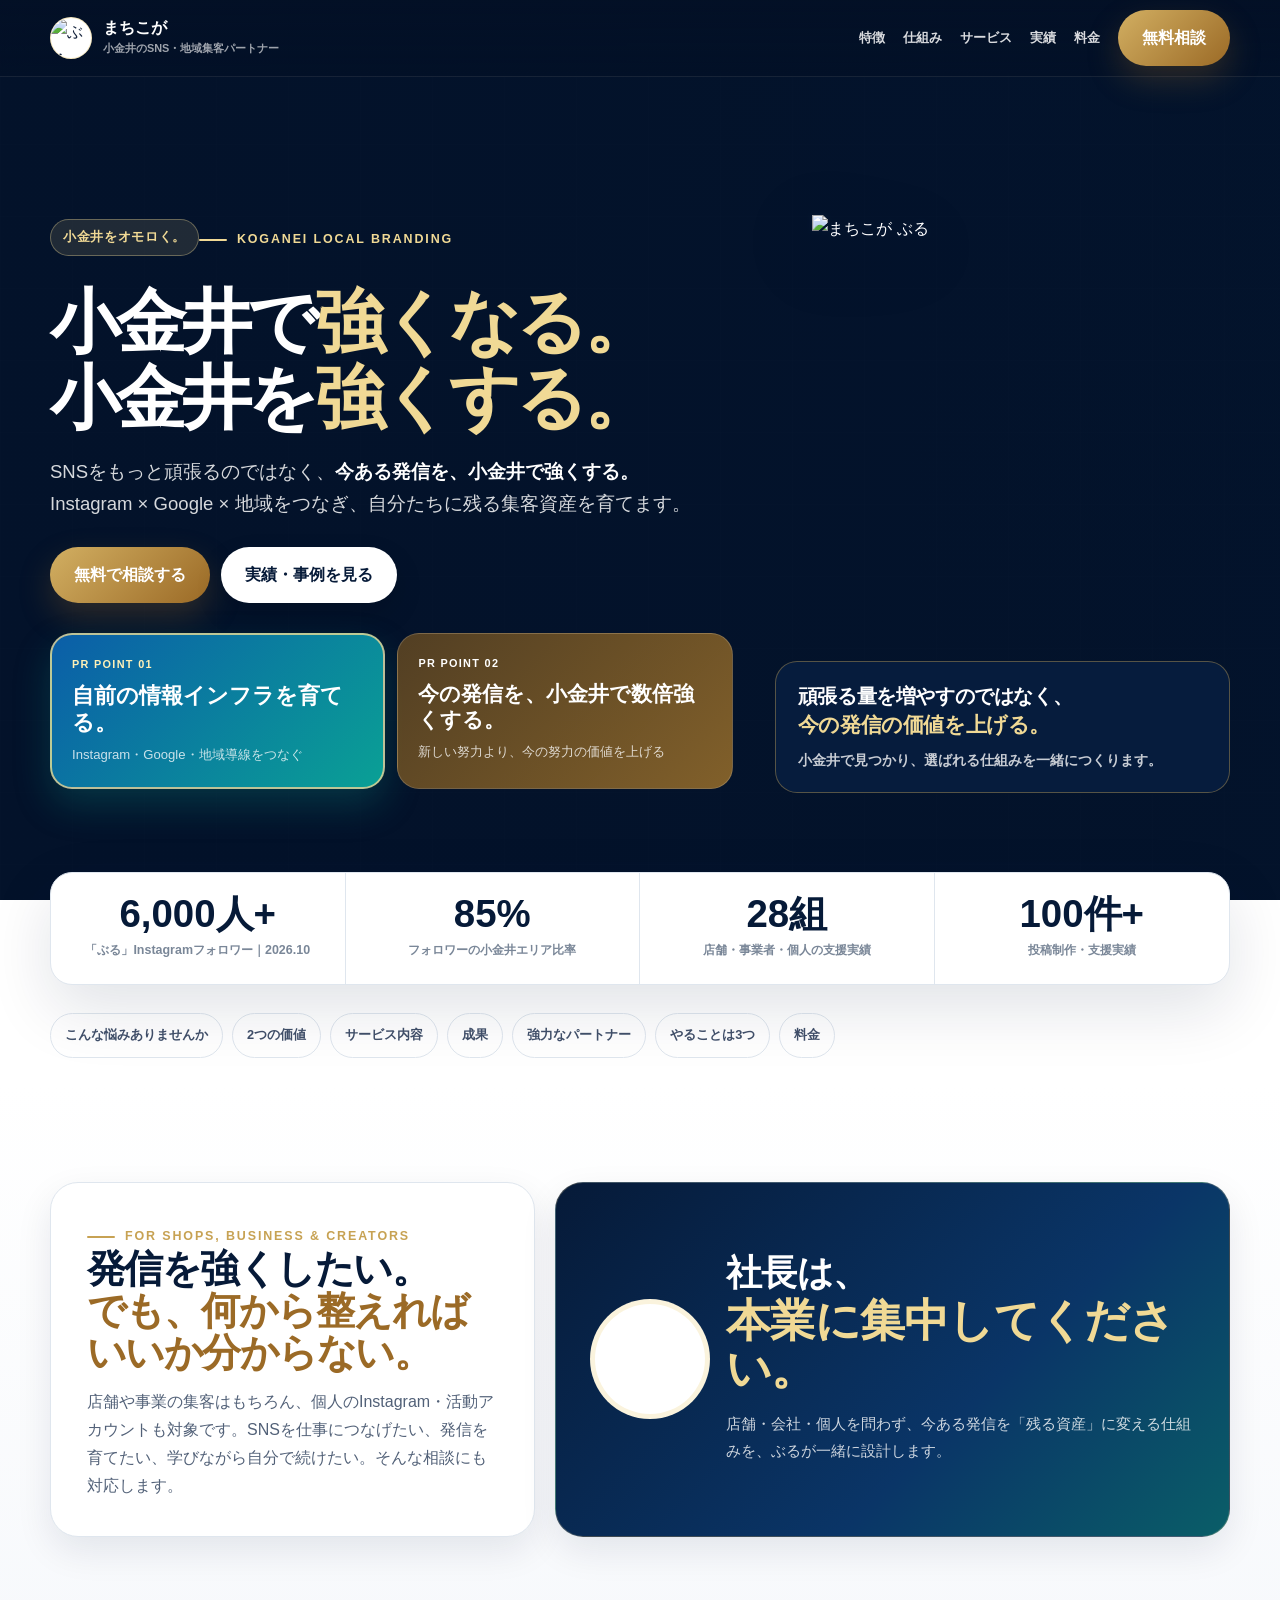
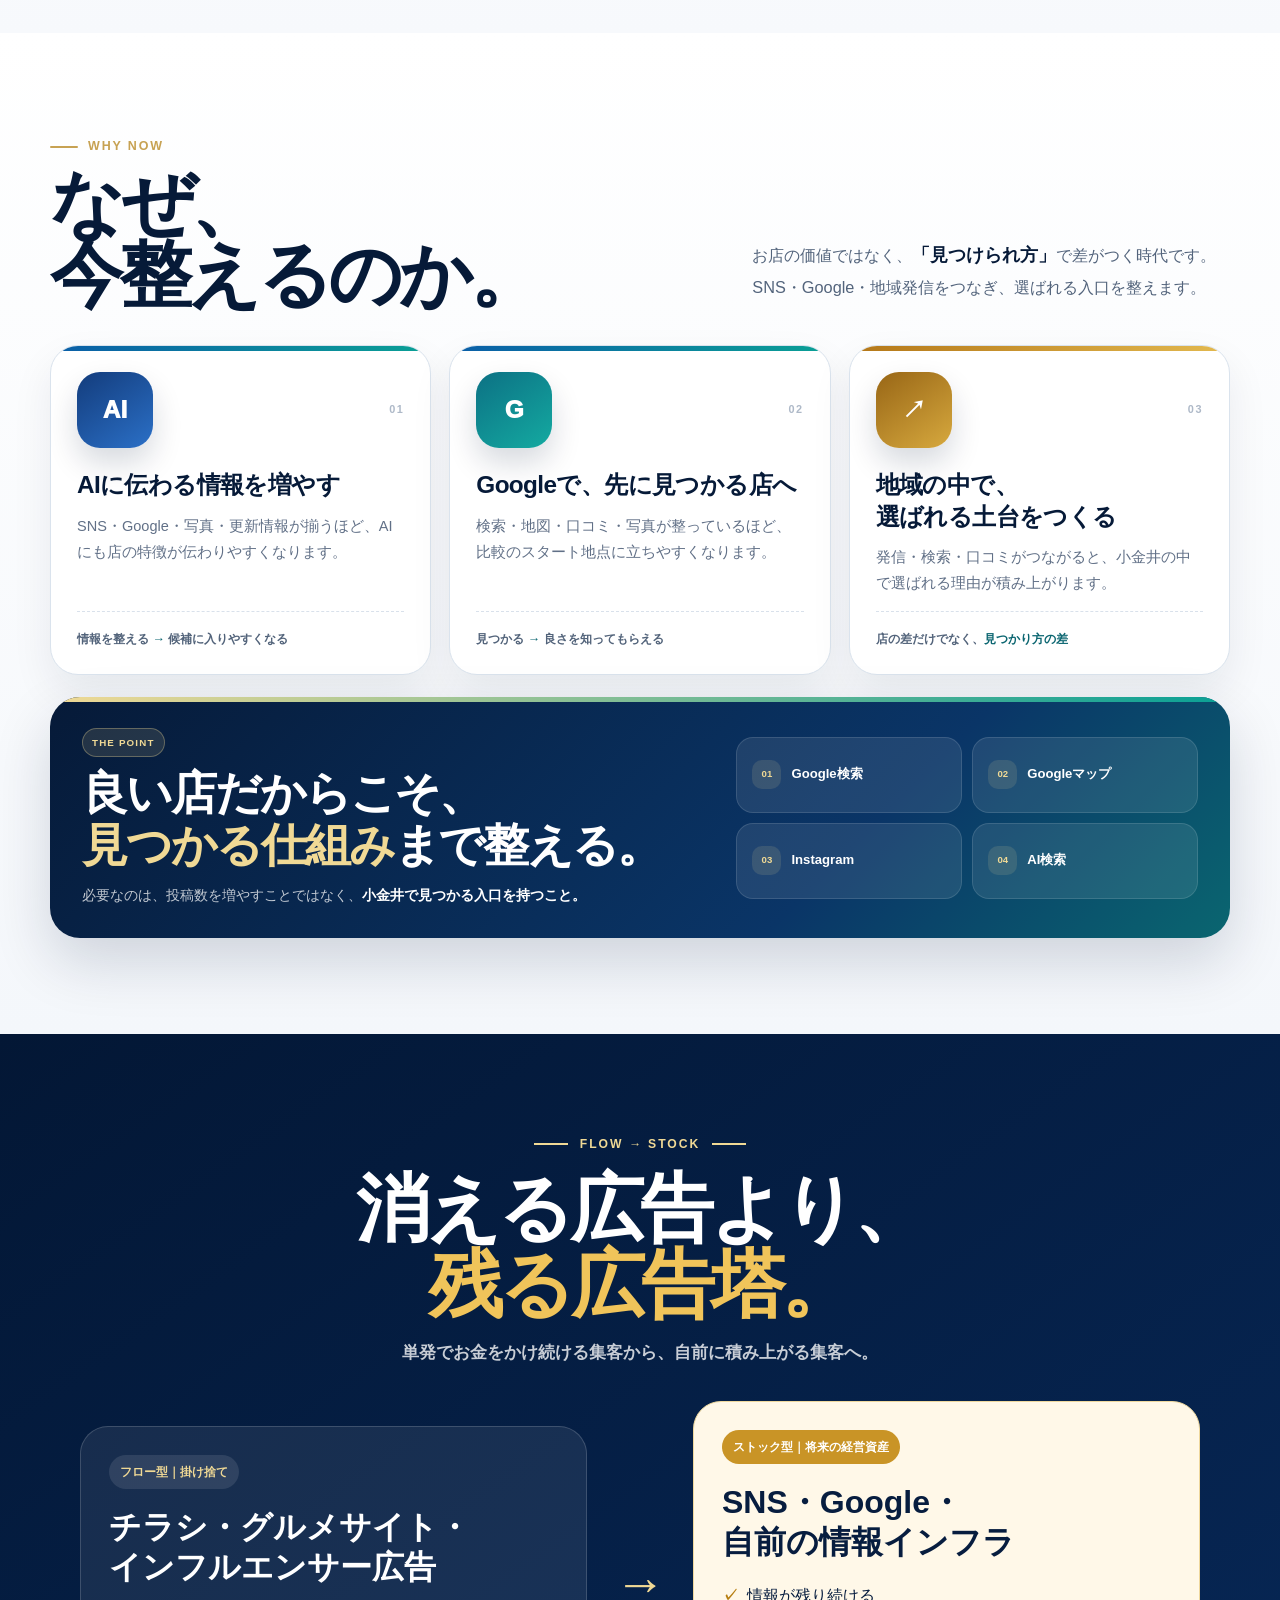
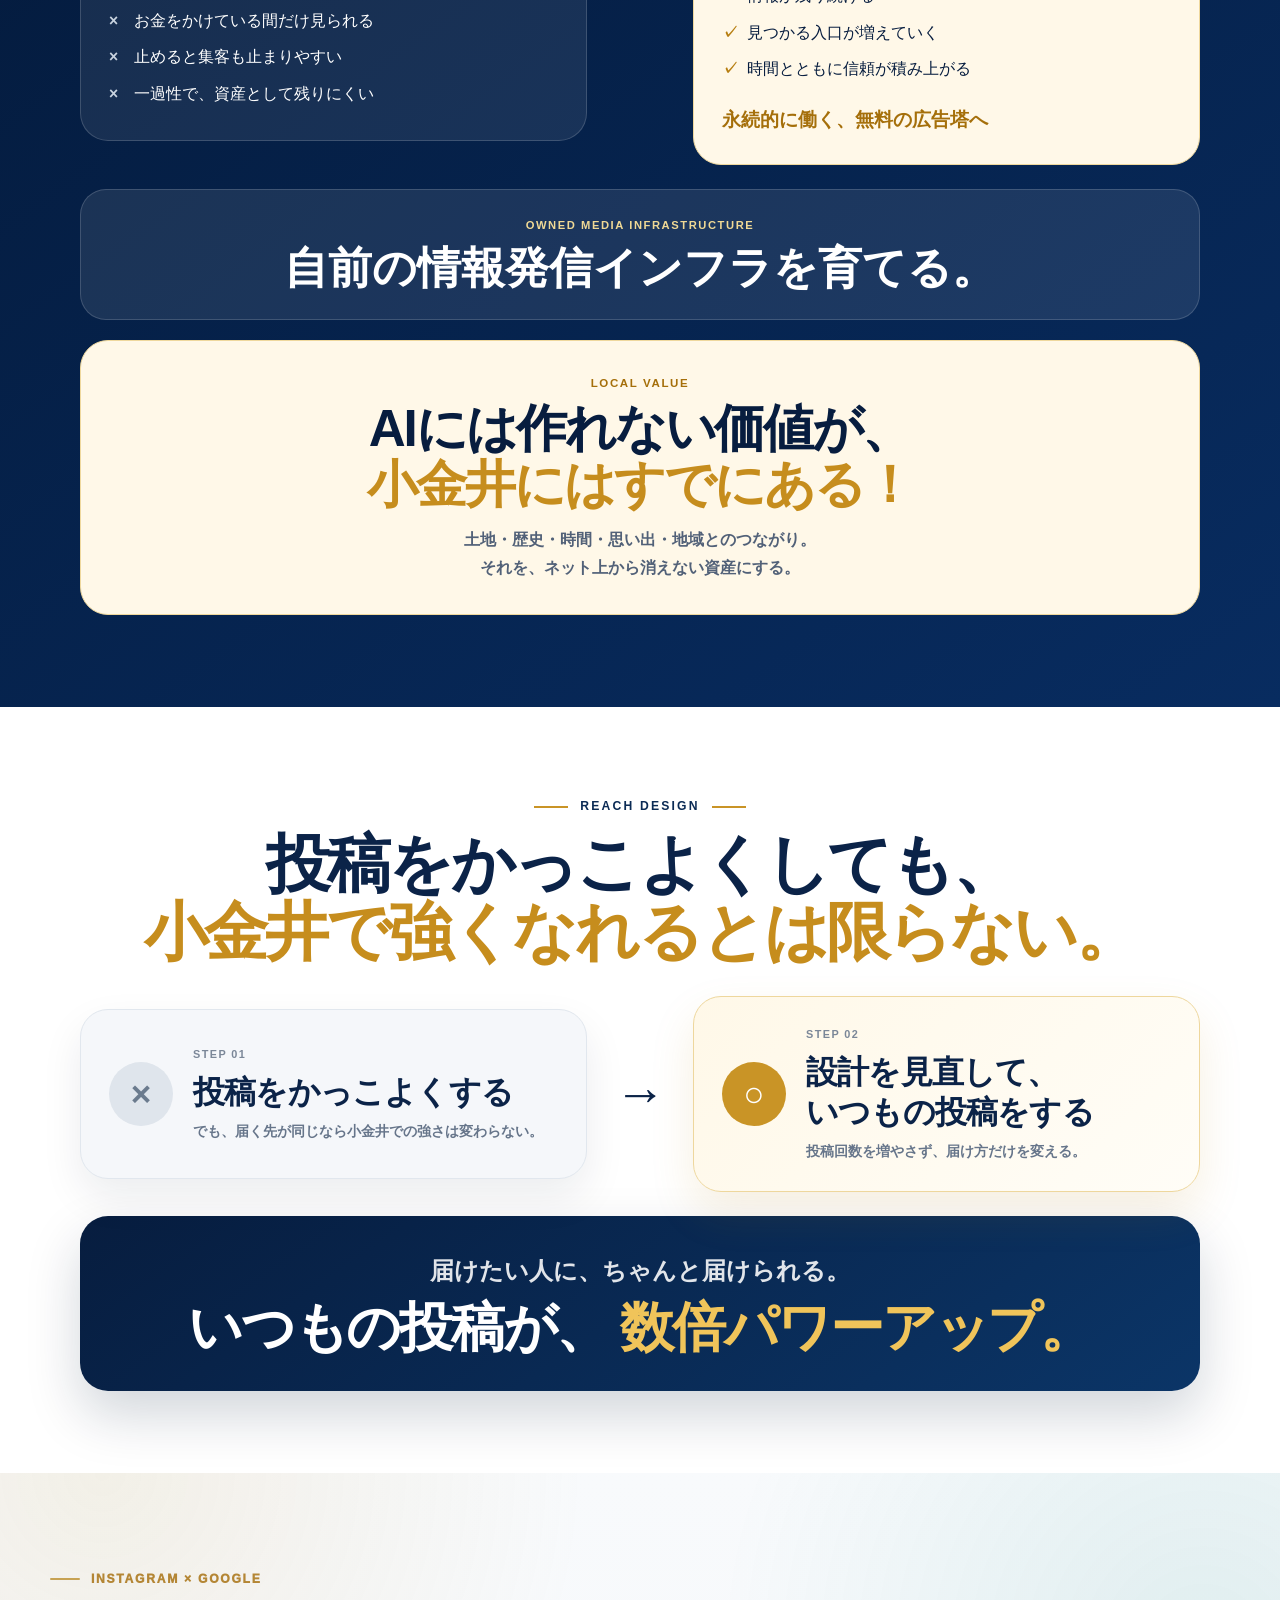
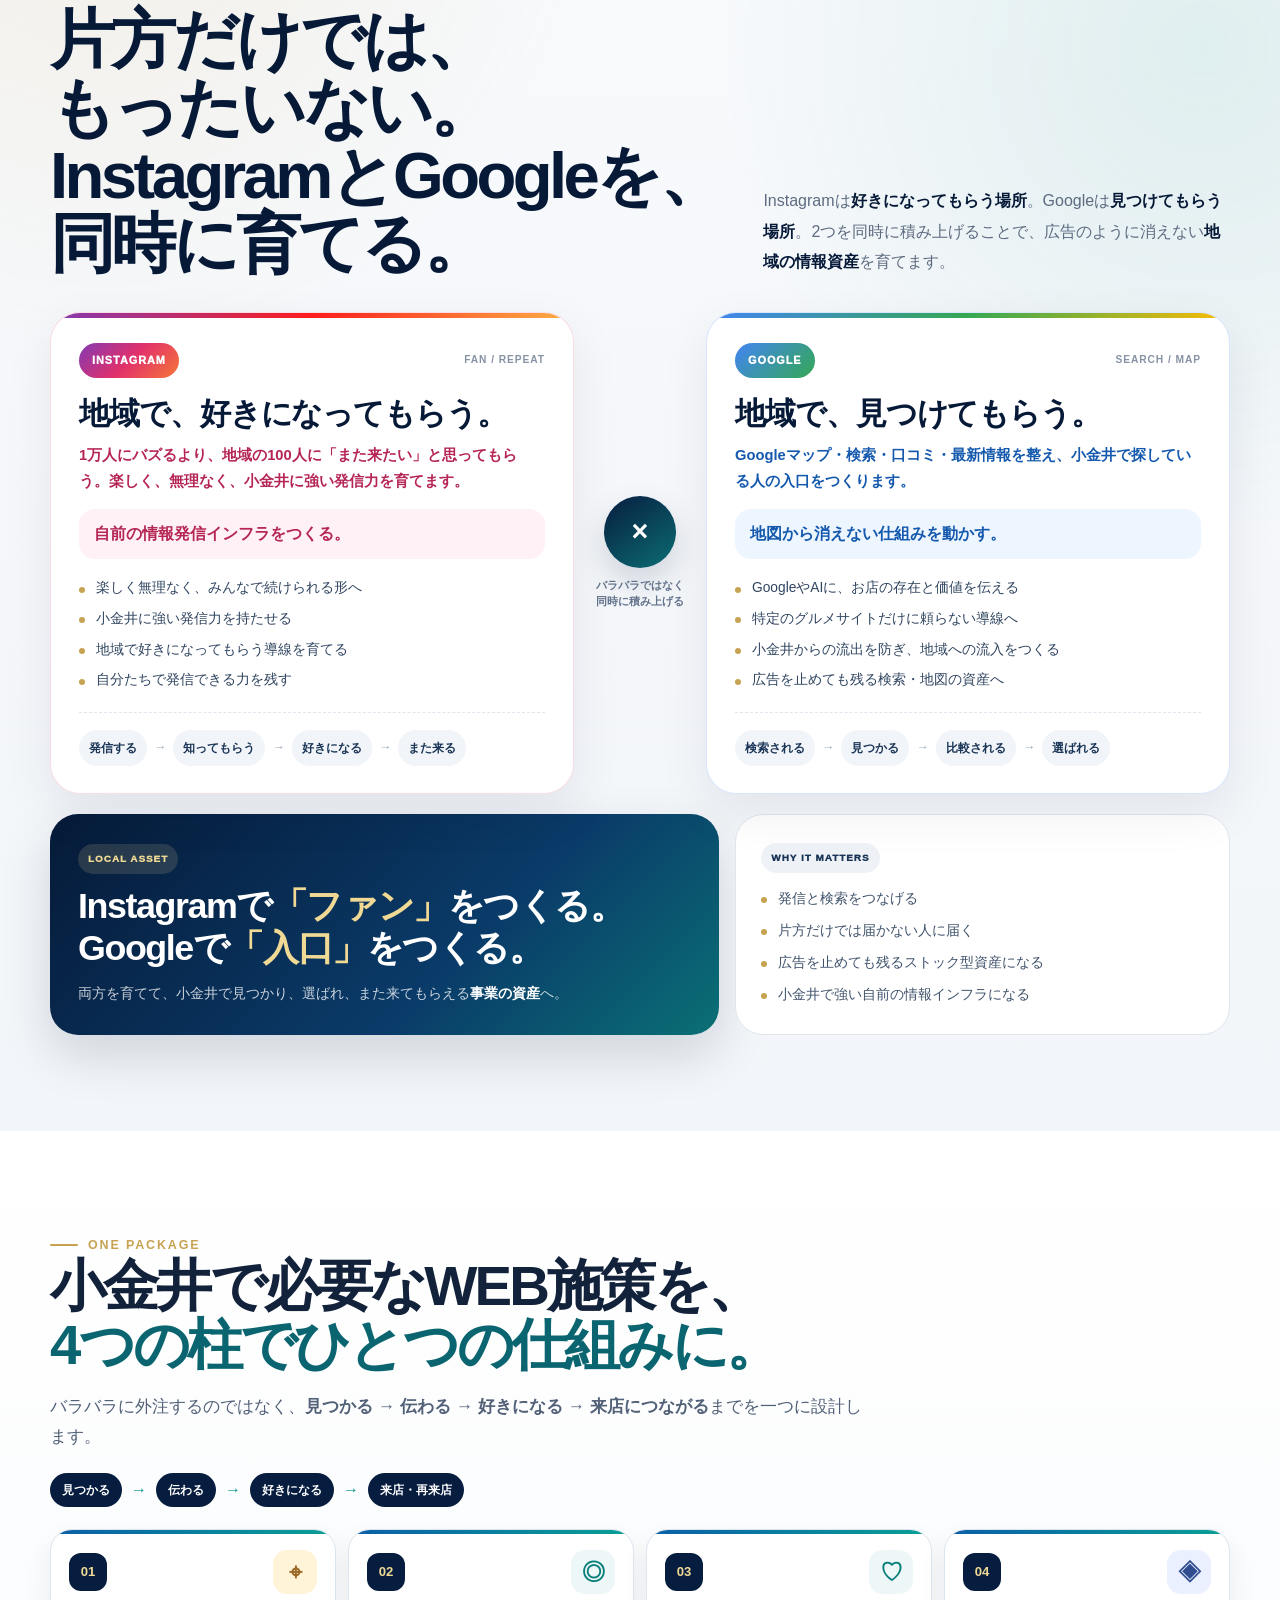
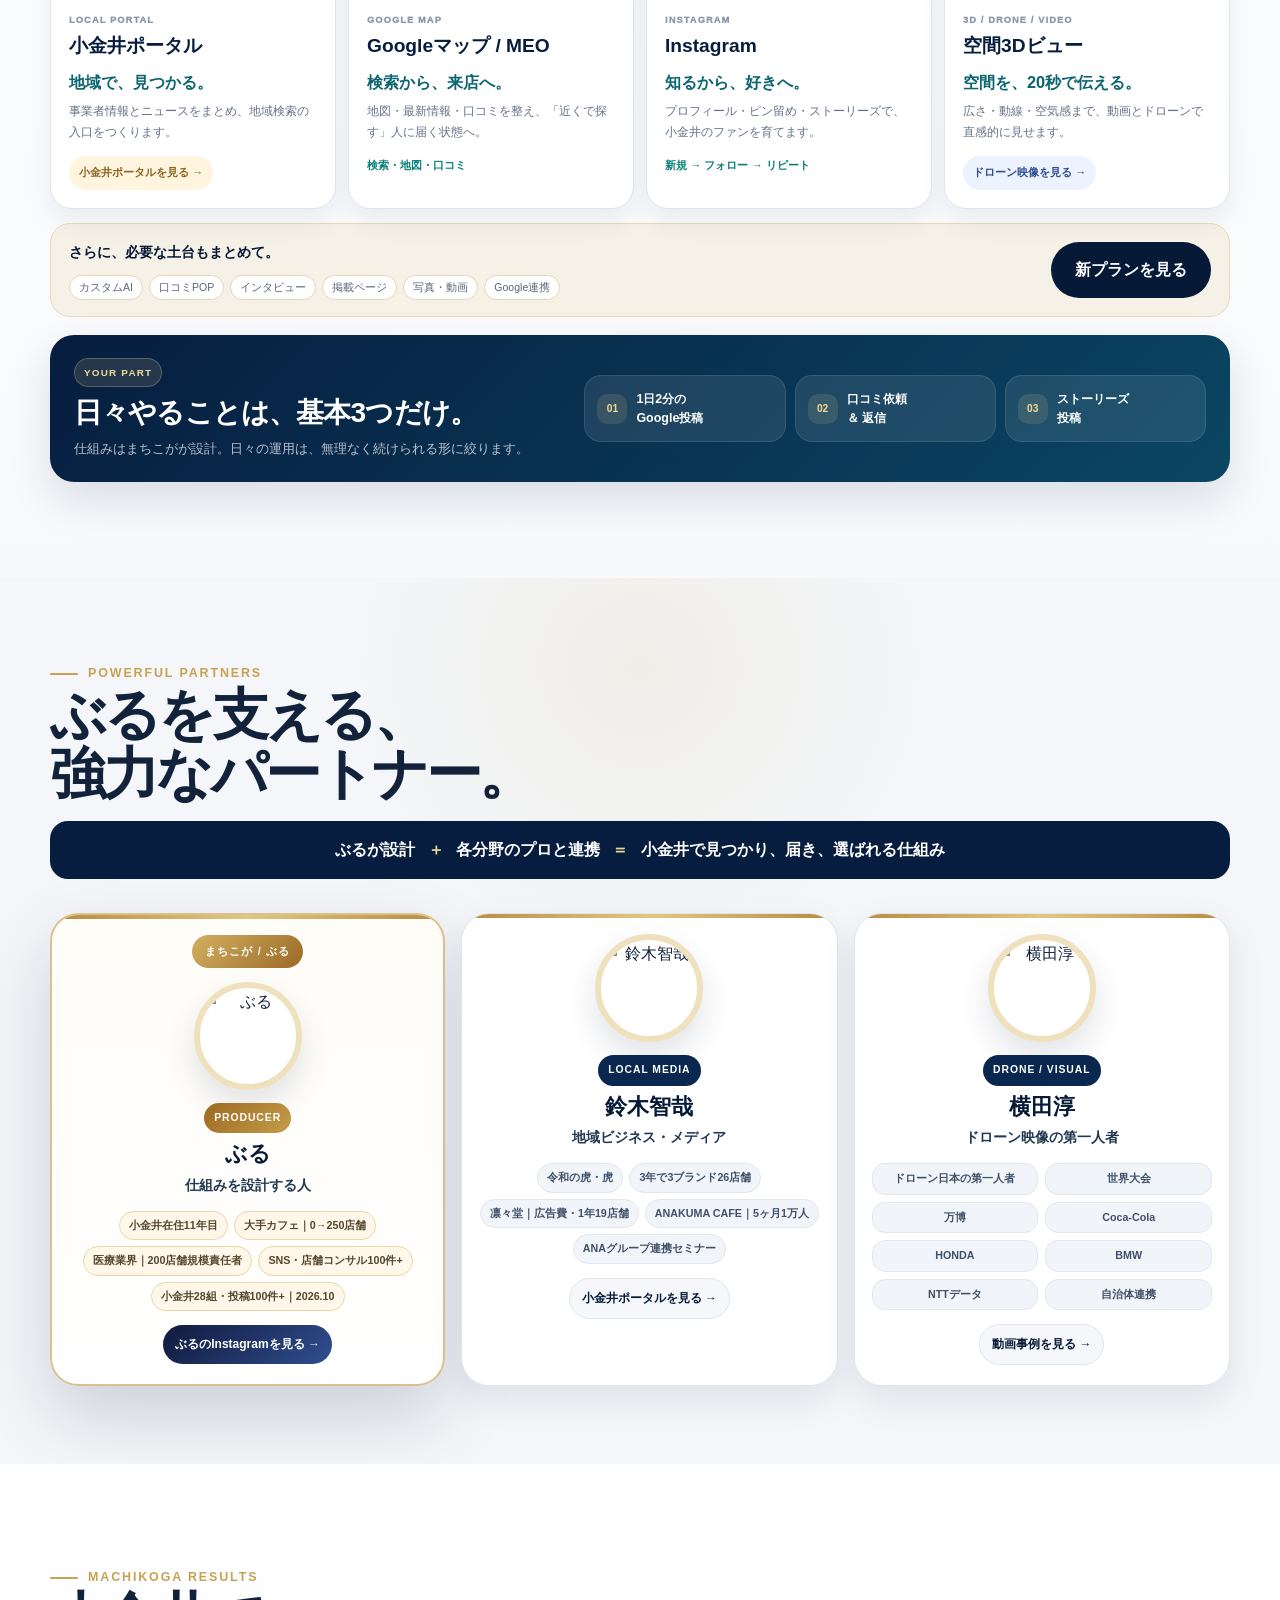
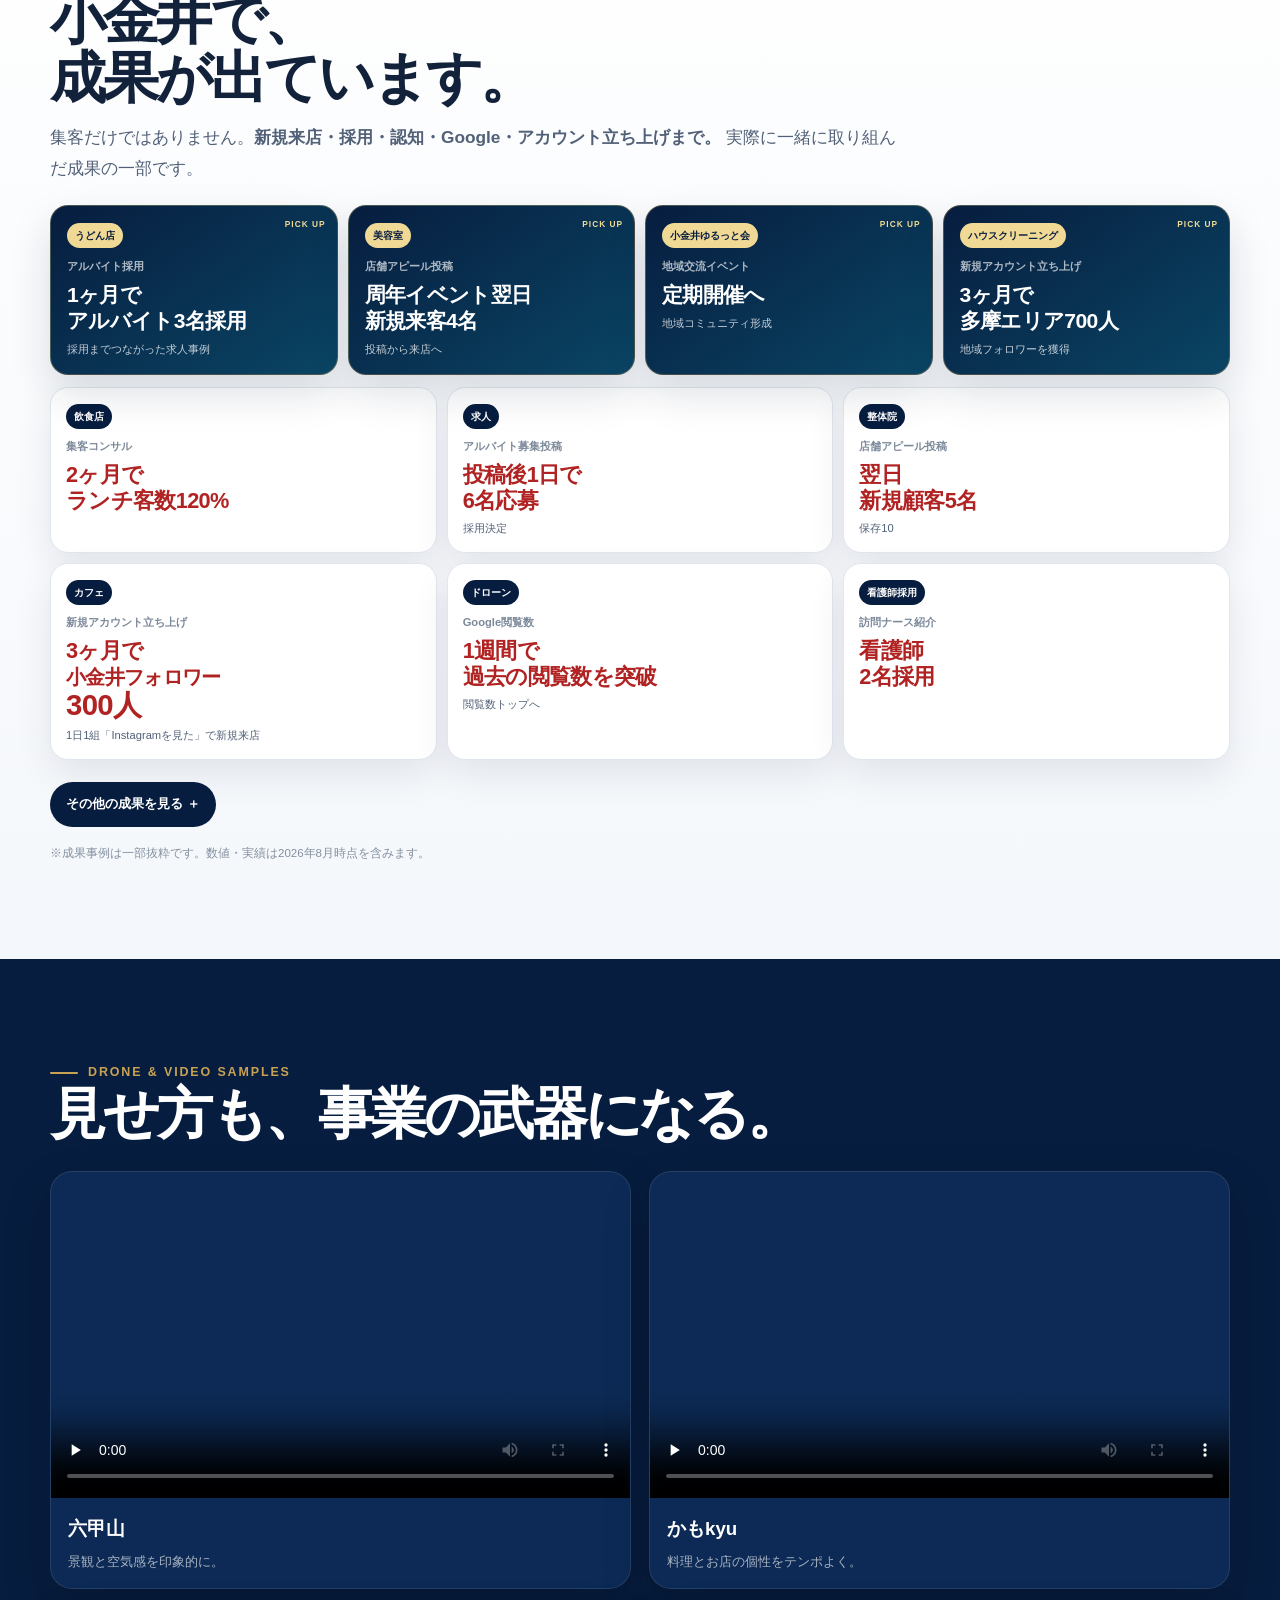
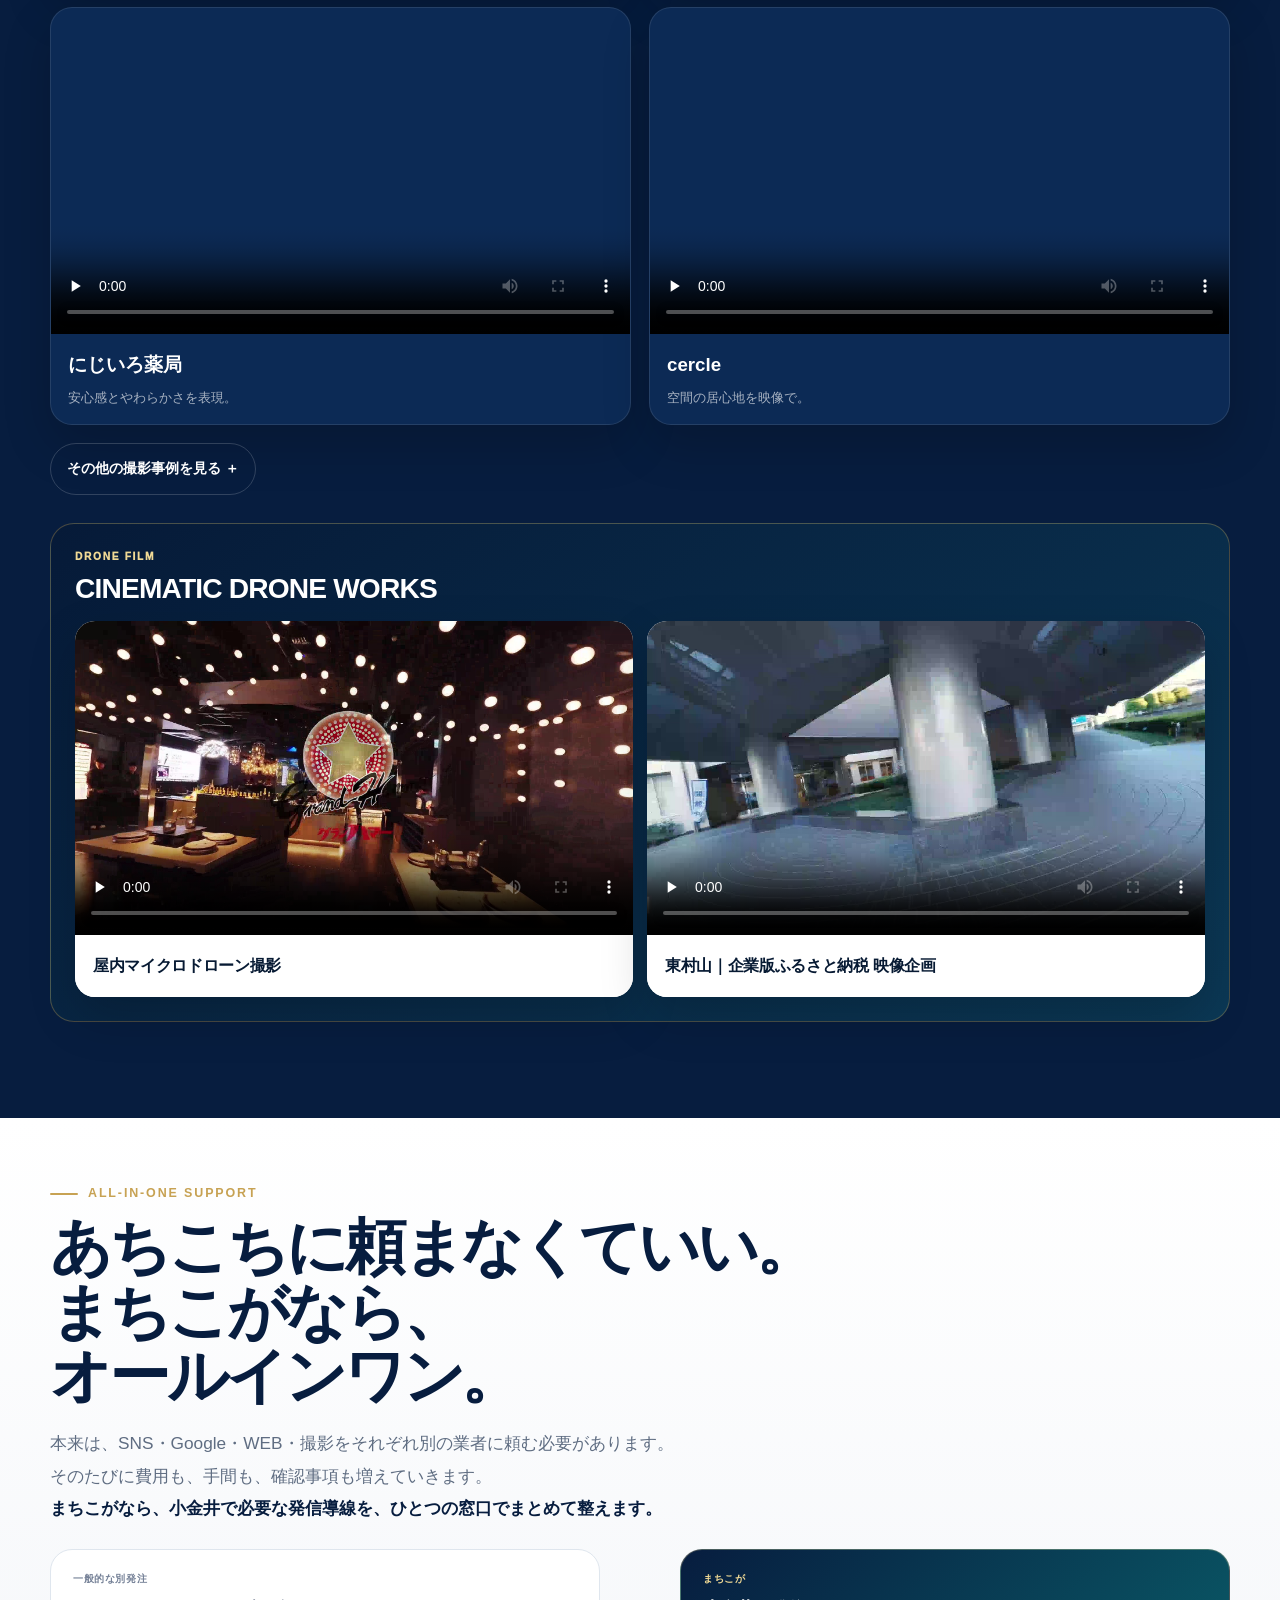
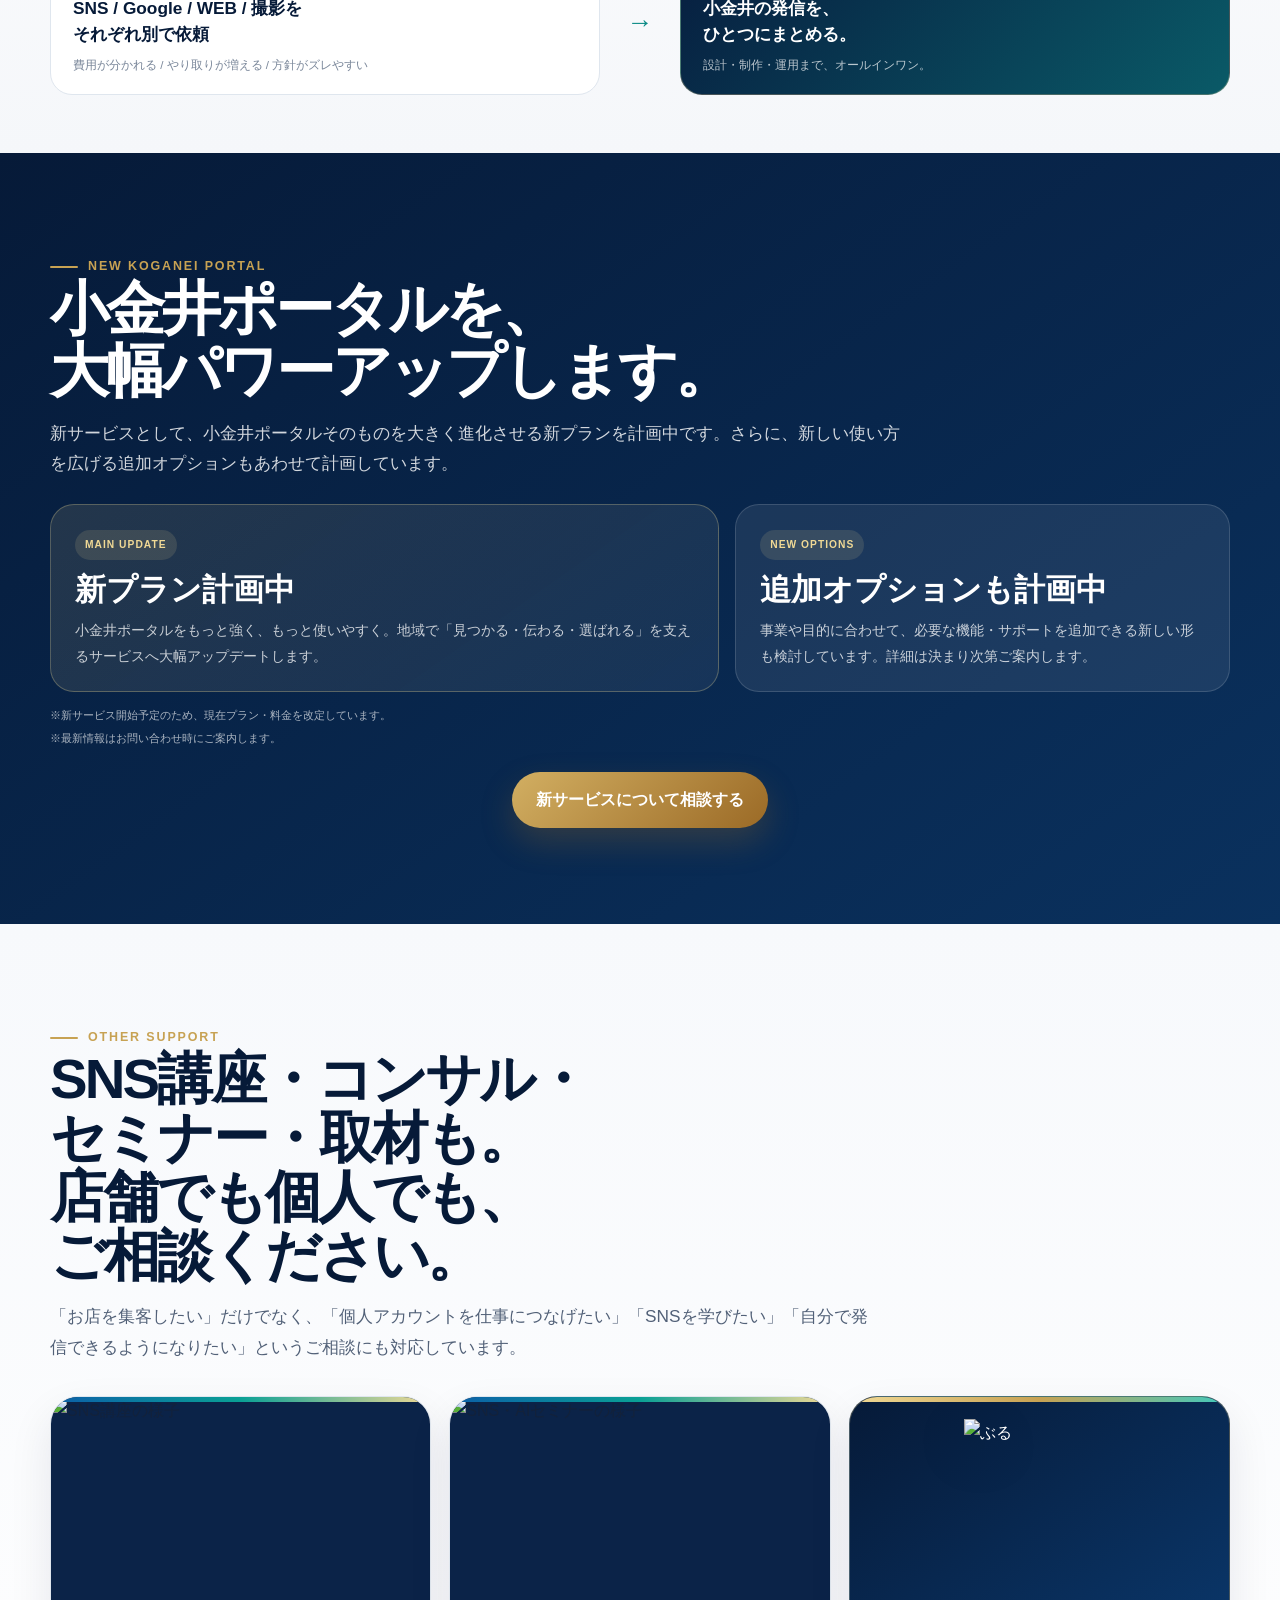
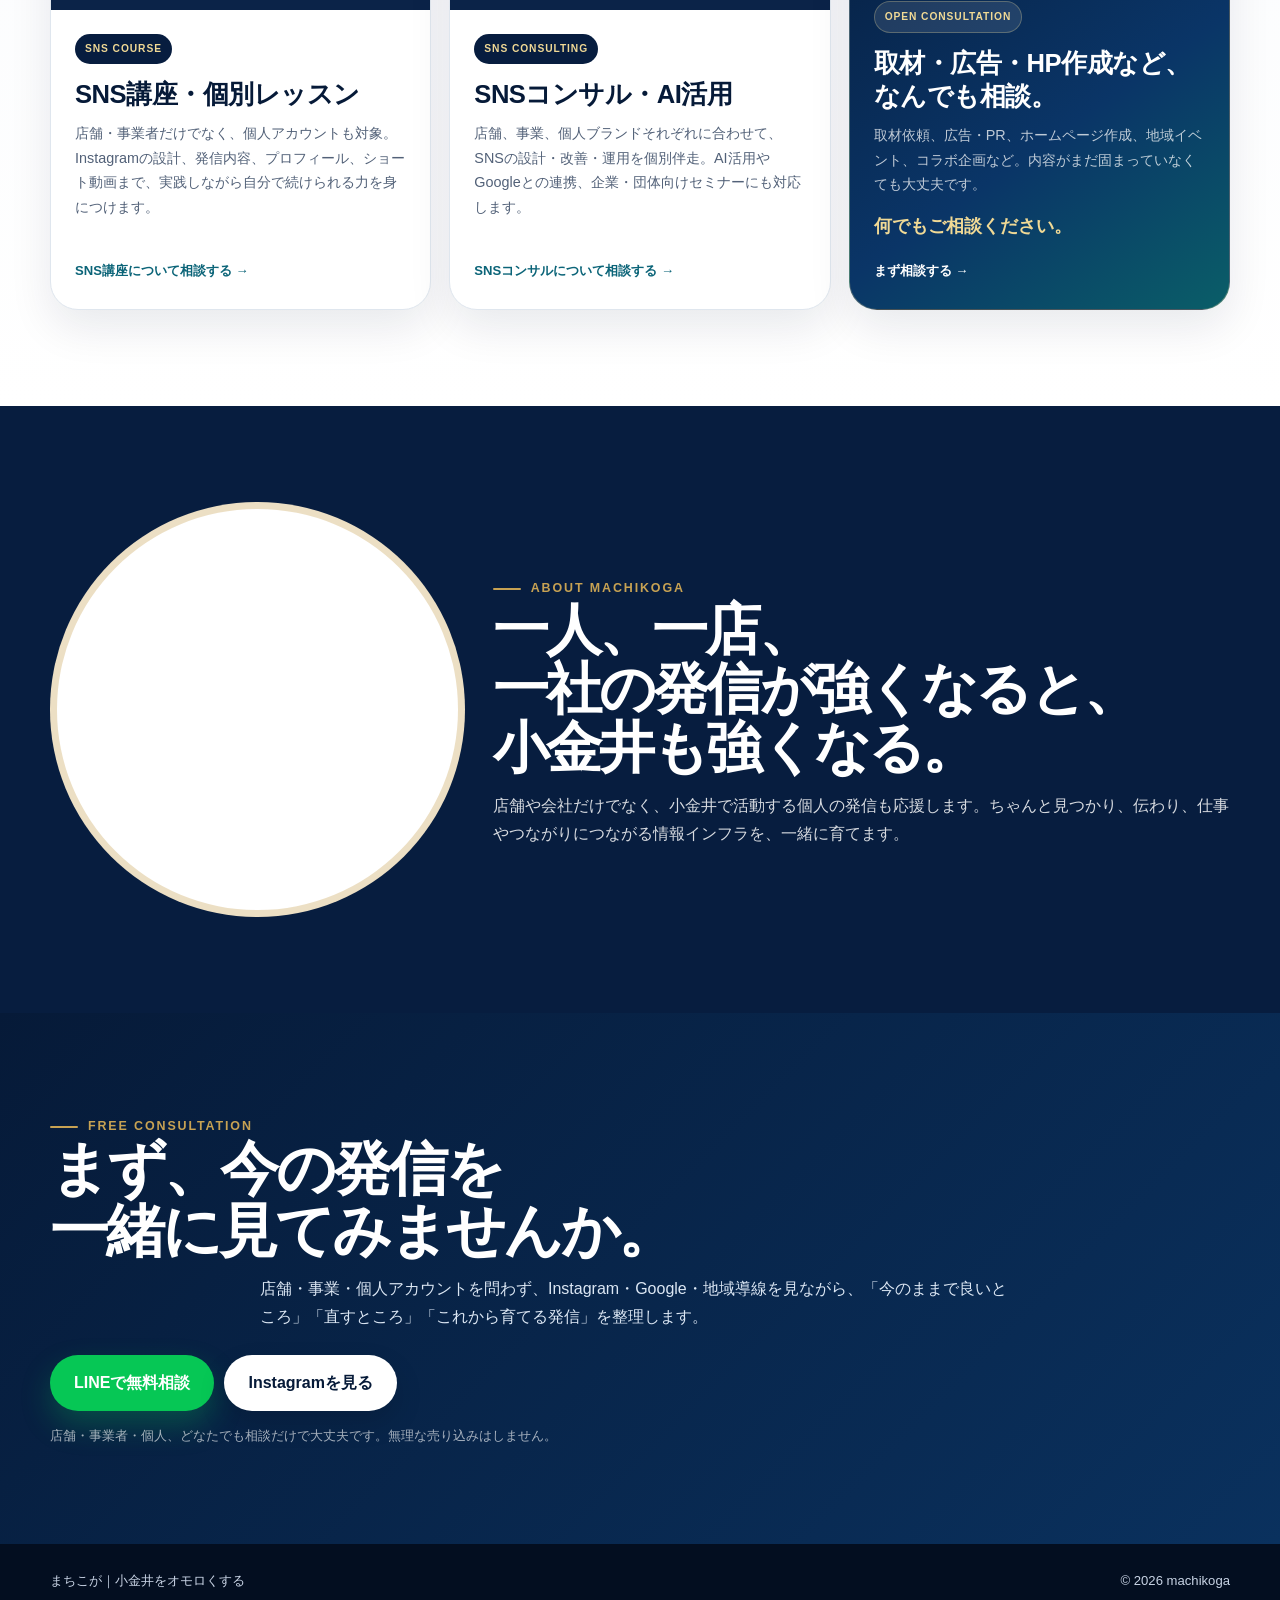
==== public/index.html @ 46532d19 "Refresh generated site [skip ci]" ====
<!DOCTYPE html>
<!-- MACHIKOGA V68: clean production rebuild 2026-09-10 -->
<html lang="ja">
<head>
<meta charset="utf-8">
<meta name="viewport" content="width=device-width,initial-scale=1,viewport-fit=cover">
<title>まちこが｜小金井で強くなる。小金井を強くする。</title>
<meta name="machikoga-version" content="V68">
<meta name="description" content="小金井の店舗・事業者・個人アカウント向け。Instagram・Google・地域発信をつなぎ、SNSコンサル・講座・運用支援で、今ある発信を地域で届く資産へ育てます。">
<link rel="icon" type="image/webp" href="assets/buru-v67.webp">
<style>
:root{--navy:#061a38;--navy2:#0a2b58;--navy3:#0f457f;--gold:#c7a253;--gold2:#f0d995;--teal:#0c8b86;--ink:#13223b;--text:#526178;--muted:#7a8798;--line:#dfe6ee;--soft:#f5f7fa;--white:#fff;--green:#06c755;--shadow:0 24px 64px rgba(5,25,57,.12);--shadow2:0 14px 36px rgba(5,25,57,.09);--r:28px;--max:1180px}
*{box-sizing:border-box}html{scroll-behavior:smooth}body{margin:0;background:#fff;color:var(--ink);font-family:-apple-system,BlinkMacSystemFont,"Hiragino Sans","Yu Gothic","Noto Sans JP",Meiryo,sans-serif;line-height:1.75;-webkit-font-smoothing:antialiased}a{text-decoration:none;color:inherit}img,video{display:block;max-width:100%}h1,h2,h3,p{margin:0}.container{width:min(var(--max),calc(100% - 36px));margin:auto}.section{padding:96px 0;position:relative;overflow:hidden}.kicker{display:inline-flex;align-items:center;gap:10px;color:var(--gold);font-size:.78rem;font-weight:900;letter-spacing:.15em;text-transform:uppercase}.kicker:before{content:"";width:28px;height:2px;background:currentColor;border-radius:99px}h2{font-size:clamp(2.15rem,4.4vw,4.4rem);line-height:1.05;letter-spacing:-.05em;text-wrap:balance}.lead{font-size:clamp(1rem,1.35vw,1.16rem);color:var(--text);text-wrap:pretty}.card{background:#fff;border:1px solid var(--line);border-radius:var(--r);box-shadow:var(--shadow2)}.btn{display:inline-flex;align-items:center;justify-content:center;min-height:56px;padding:0 24px;border-radius:999px;font-weight:900;transition:.2s ease;white-space:nowrap}.btn:hover{transform:translateY(-2px)}.btn.gold{background:linear-gradient(135deg,#d2af62,#9b6a26);color:#fff;box-shadow:0 14px 32px rgba(155,106,38,.28)}.btn.white{background:#fff;color:var(--navy);box-shadow:0 12px 28px rgba(0,0,0,.13)}.btn.navy{background:var(--navy);color:#fff}.btn.line{background:var(--green);color:#fff;box-shadow:0 14px 30px rgba(6,199,85,.26)}.btn.ghost{background:transparent;color:var(--navy);border:1px solid rgba(6,26,56,.14)}
.header{position:fixed;inset:0 0 auto;z-index:100;background:linear-gradient(180deg,rgba(3,16,38,.94),rgba(3,16,38,.68));backdrop-filter:blur(14px);border-bottom:1px solid rgba(255,255,255,.08)}.header-in{height:76px;display:flex;align-items:center;justify-content:space-between;gap:18px}.brand{display:flex;align-items:center;gap:11px}.brand img{width:42px;height:42px;border-radius:50%;background:#fff;border:1px solid rgba(240,217,149,.6);object-fit:cover}.brand strong{display:block;color:#fff;font-size:1.03rem;line-height:1.1}.brand small{display:block;color:rgba(255,255,255,.62);font-size:.68rem;font-weight:700;margin-top:3px}.nav{display:flex;align-items:center;gap:18px}.nav a:not(.btn){font-size:.82rem;font-weight:800;color:rgba(255,255,255,.85)}.nav a:not(.btn):hover{color:#fff}
.hero{position:relative;min-height:100svh;background:#03142d;color:#fff;display:flex;align-items:stretch;overflow:hidden;padding-top:76px}.hero-media,.hero-overlay,.hero-grid{position:absolute;inset:0}.hero-media{z-index:0;overflow:hidden}.hero-media video{position:absolute;inset:0;width:100%;height:100%;object-fit:cover;filter:saturate(.9) contrast(1.05) brightness(.8);transform:scale(1.03)}.hero-overlay{z-index:1;background:linear-gradient(90deg,rgba(3,18,42,.97) 0%,rgba(3,18,42,.86) 42%,rgba(3,18,42,.48) 72%,rgba(3,18,42,.30) 100%),linear-gradient(180deg,rgba(3,18,42,.08),rgba(3,18,42,.72))}.hero-grid{z-index:1;opacity:.07;background-image:linear-gradient(rgba(255,255,255,.08) 1px,transparent 1px),linear-gradient(90deg,rgba(255,255,255,.08) 1px,transparent 1px);background-size:72px 72px}.hero-in{position:relative;z-index:2;padding:92px 0 60px;display:grid;grid-template-columns:minmax(0,1.08fr) minmax(310px,.72fr);gap:42px;align-items:center}.hero-copy{max-width:790px}.hero-copy .kicker{color:var(--gold2)}.hero-copy h1{font-size:clamp(3.2rem,5.5vw,5.55rem);line-height:1.01;letter-spacing:-.06em;margin:20px 0 22px}.hero-line{display:block;white-space:nowrap}.hero-line+.hero-line{margin-top:.08em}.hero-copy h1 em{font-style:normal;color:var(--gold2)}.hero-copy .lead{max-width:720px;color:rgba(255,255,255,.84);font-size:clamp(1.05rem,1.45vw,1.28rem)}.hero-copy .lead strong{color:#fff}.hero-actions{display:flex;gap:11px;flex-wrap:wrap;margin-top:26px}.hero-pr{display:grid;grid-template-columns:1fr 1fr;gap:12px;margin-top:30px;max-width:760px}.pr-card{padding:20px;border-radius:22px;border:1px solid rgba(255,255,255,.16);min-height:142px}.pr-card.one{background:linear-gradient(135deg,#0b5ea8,#0aa095);border:2px solid rgba(240,217,149,.78);box-shadow:0 16px 36px rgba(12,139,134,.28)}.pr-card.two{background:linear-gradient(135deg,rgba(89,67,35,.92),rgba(143,105,42,.90))}.pr-card .label{font-size:.68rem;font-weight:900;letter-spacing:.12em;color:#fff}.pr-card.one .label{color:#fff1b8}.pr-card.one strong{font-size:1.36rem}.pr-card strong{display:block;margin-top:8px;font-size:1.3rem;line-height:1.28}.pr-card span{display:block;margin-top:7px;color:rgba(255,255,255,.78);font-size:.82rem}.hero-side{display:flex;flex-direction:column;align-items:center;justify-content:flex-end;gap:16px}.hero-buru{width:min(380px,92%);height:430px;object-fit:contain;object-position:center center;border-radius:0;border:0;background:transparent;box-shadow:none}.hero-bubble{width:min(380px,100%);padding:16px 18px;border-radius:19px;background:rgba(5,24,54,.76);border:1px solid rgba(199,162,83,.42);backdrop-filter:blur(10px);font-weight:800;line-height:1.5}.hero-bubble strong{color:var(--gold2)}.hero-bubble small{display:block;margin-top:5px;color:rgba(255,255,255,.68);font-size:.82rem;font-weight:700}
.proof-wrap{background:#fff;position:relative;z-index:5}.proof{display:grid;grid-template-columns:repeat(4,1fr);transform:translateY(-28px);border:1px solid var(--line);border-radius:22px;background:#fff;box-shadow:var(--shadow);overflow:hidden}.proof-item{padding:22px 16px;text-align:center;border-right:1px solid var(--line)}.proof-item:last-child{border-right:0}.proof-item strong{display:block;color:var(--navy);font-size:clamp(1.8rem,3vw,2.45rem);line-height:1}.proof-item span{display:block;margin-top:7px;font-size:.78rem;font-weight:900;color:var(--muted)}.quick{padding:0 0 22px}.quick-in{display:flex;gap:9px;overflow:auto;scrollbar-width:none;padding-bottom:6px}.quick-in::-webkit-scrollbar{display:none}.quick a{flex:0 0 auto;padding:10px 14px;border:1px solid var(--line);border-radius:999px;font-size:.8rem;font-weight:800;color:#41506a;background:#fff}
.empathy{background:linear-gradient(180deg,#fff,#f7f9fc)}.empathy-grid{display:grid;grid-template-columns:1.08fr .92fr;gap:22px;align-items:stretch}.empathy-card{padding:36px}.empathy-card h3{font-size:clamp(1.9rem,3vw,3rem);line-height:1.12;color:var(--navy);letter-spacing:-.04em}.empathy-card h3 .gold{color:#9b6a26}.empathy-card p{margin-top:14px;color:var(--text)}.buru-tip{padding:28px;border-radius:28px;background:linear-gradient(145deg,#071d3f,#0b3567);color:#fff;display:grid;grid-template-columns:120px 1fr;gap:16px;align-items:center;box-shadow:var(--shadow2)}.buru-tip img{width:120px;height:120px;border-radius:50%;object-fit:cover;background:#fff;border:5px solid rgba(240,217,149,.32)}.buru-tip strong{display:block;font-size:1.18rem;line-height:1.4}.buru-tip p{margin-top:8px;color:rgba(255,255,255,.72);font-size:.9rem}.section-head{display:grid;grid-template-columns:1fr .78fr;gap:28px;align-items:end}.section-head .lead{padding-bottom:5px}
.why{background:#fff}.why-grid{display:grid;grid-template-columns:repeat(3,1fr);gap:16px;margin-top:32px}.why-card{padding:28px;box-shadow:none;transition:.2s ease}.why-card:hover{transform:translateY(-4px);box-shadow:var(--shadow2)}.mark{width:58px;height:58px;border-radius:18px;background:linear-gradient(145deg,#0b2f65,#174a86);color:#fff;display:grid;place-items:center;font-weight:900;margin-bottom:18px}.why-card h3{font-size:1.38rem;color:var(--navy);line-height:1.25}.why-card p{margin-top:10px;color:var(--text);font-size:.92rem}.why-card .small{margin-top:14px;padding-top:12px;border-top:1px dashed var(--line);font-size:.8rem;font-weight:900;color:var(--muted)}.risk-box{margin-top:22px;padding:34px;border-radius:32px;background:linear-gradient(135deg,#061a38,#0d376e);color:#fff;display:grid;grid-template-columns:.9fr 1.1fr;gap:26px;align-items:center;box-shadow:0 26px 60px rgba(5,25,57,.18)}.risk-box h3{font-size:clamp(1.65rem,3vw,2.7rem);line-height:1.12}.risk-box p{margin-top:12px;color:#d9e4f1}.risk-visual{display:grid;grid-template-columns:repeat(2,1fr);gap:10px}.risk-visual div{padding:16px;border-radius:18px;background:rgba(255,255,255,.09);border:1px solid rgba(255,255,255,.1);text-align:center;font-weight:900}.warning-note{margin-top:16px;padding:15px 17px;border-radius:18px;background:#f7f1e5;border-left:4px solid var(--gold);color:#55442b;font-size:.9rem}
.ai{background:radial-gradient(circle at 20% 20%,rgba(199,162,83,.14),transparent 26%),linear-gradient(145deg,#041a3f,#08285b 56%,#0b356f);color:#fff}.ai .section-head h2,.ai .lead{color:#fff}.values-grid{display:grid;grid-template-columns:repeat(3,1fr);gap:14px;margin-top:32px}.value-card{padding:26px;border-radius:24px;background:rgba(255,255,255,.075);border:1px solid rgba(255,255,255,.12)}.value-card.center{background:linear-gradient(145deg,#fffef9,#edf4ff);color:var(--navy)}.value-card b{display:block;font-size:1.32rem}.value-card span{display:block;margin-top:8px;color:rgba(255,255,255,.72);font-size:.9rem}.value-card.center span{color:#66728a}.role-card{margin-top:18px;padding:28px;border-radius:26px;background:#fff;color:var(--navy);text-align:center;box-shadow:0 18px 50px rgba(0,0,0,.14)}.role-main{font-size:clamp(1.8rem,3.5vw,3rem);font-weight:900;line-height:1.2;letter-spacing:-.04em}.role-main span{display:block}.role-main span+span{margin-top:8px}.role-card small{display:block;margin-top:12px;color:var(--text);font-size:.92rem}
.infra{background:#f6f8fb}.core-grid{display:grid;grid-template-columns:1fr 1fr;gap:20px;margin-top:32px}.core-card{padding:34px;border-radius:30px;position:relative;overflow:hidden}.core-card:before{content:"";position:absolute;left:0;right:0;top:0;height:5px;background:linear-gradient(90deg,#c7a253,#efd990,#c7a253)}.core-card.one{background:#fff;border:1px solid var(--line);box-shadow:var(--shadow2)}.core-card.two{background:linear-gradient(145deg,#082f70,#0d7b79);color:#fff;box-shadow:0 24px 58px rgba(5,25,57,.18)}.core-label{font-size:.72rem;font-weight:900;letter-spacing:.12em;color:#9b6a26}.core-card.two .core-label{color:#ffe7aa}.core-card h3{font-size:clamp(1.9rem,3.3vw,3rem);line-height:1.08;letter-spacing:-.04em;margin-top:10px}.core-card.one h3{color:var(--navy)}.core-card p{margin-top:14px;color:var(--text)}.core-card.two p{color:#dcecf2}.asset-note{margin-top:18px;padding:16px 17px;border-radius:18px;background:#071d3f;color:#fff}.asset-note b{display:block;color:#f0d88c}.asset-note span{font-size:.86rem;color:rgba(255,255,255,.72)}.network-list{display:grid;grid-template-columns:repeat(2,1fr);gap:10px;margin-top:20px}.network-list div{padding:13px;border-radius:16px;background:#f4f7fb;border:1px solid #e6edf4;font-weight:900;color:#2e405c;text-align:center}.one-post{margin-top:20px;padding:18px;border-radius:18px;background:rgba(255,255,255,.11)}.branches{display:grid;grid-template-columns:repeat(2,1fr);gap:8px;margin-top:12px}.branch{padding:12px;border-radius:14px;background:rgba(255,255,255,.1);text-align:center;font-weight:900}.bigline{margin-top:18px;font-size:1.16rem;font-weight:900;color:#fff}
.services{background:#fff}.service-layout{display:grid;grid-template-columns:1.15fr .85fr;gap:20px;margin-top:32px}.service-main{padding:40px;border-radius:32px;background:linear-gradient(145deg,#071d3f,#0e3b70);color:#fff;box-shadow:0 26px 62px rgba(5,25,57,.18)}.pill{display:inline-flex;padding:7px 11px;border-radius:999px;background:rgba(199,162,83,.15);border:1px solid rgba(199,162,83,.3);color:var(--gold2);font-size:.68rem;font-weight:900;letter-spacing:.1em}.service-main h3{font-size:clamp(2rem,3.8vw,3.4rem);line-height:1.08;margin-top:12px}.service-main p{margin-top:12px;color:#dce7f4}.service-points{display:grid;grid-template-columns:repeat(2,1fr);gap:9px;margin-top:20px}.service-points div{padding:12px;border-radius:15px;background:rgba(255,255,255,.1);font-weight:900}.service-side{display:grid;gap:12px}.service-mini{padding:22px}.service-mini h3{font-size:1.35rem;color:var(--navy)}.service-mini p{margin-top:8px;color:var(--text);font-size:.9rem}
.tools{background:#f4f6f9}.trio-lead{max-width:840px;margin-top:14px}.trio-stage{display:grid;grid-template-columns:1fr 1.05fr 1fr;gap:16px;margin-top:34px}.trio-person{padding:28px 22px 24px;border-radius:28px;background:#fff;border:1px solid var(--line);box-shadow:var(--shadow2);text-align:center;position:relative;overflow:hidden}.trio-person:before{content:"";position:absolute;left:0;right:0;top:0;height:4px;background:linear-gradient(90deg,#b88a3e,#e1c782,#b88a3e)}.trio-person.buru-center{background:linear-gradient(180deg,#fffdf8,#fff);border-color:rgba(199,162,83,.35)}.trio-photo{width:172px;height:172px;border-radius:50%;overflow:hidden;margin:0 auto 16px;background:#fff;border:6px solid #f0e1be;box-shadow:0 15px 32px rgba(5,25,57,.12)}.trio-photo img{width:100%;height:100%;object-fit:cover}.suzuki .trio-photo img{object-position:center 28%}.yokota .trio-photo img{object-position:40% center}.trio-role{display:inline-flex;padding:6px 10px;border-radius:999px;background:#0a274f;color:#fff;font-size:.65rem;font-weight:900;letter-spacing:.09em;margin-bottom:9px}.buru-center .trio-role{background:linear-gradient(135deg,#9b6a23,#c59c49)}.trio-person h3{font-size:1.65rem;color:var(--navy);line-height:1.1}.trio-person>strong{display:block;margin-top:8px;color:#213954}.trio-person p{margin-top:9px;color:var(--text);font-size:.88rem;text-align:left}.chip-row{display:flex;gap:7px;flex-wrap:wrap;justify-content:center;margin-top:14px}.chip{padding:6px 9px;border-radius:999px;background:#f2f4f7;font-size:.7rem;font-weight:900;color:#57677d}.trio-cta{display:inline-flex;margin-top:15px;padding:9px 12px;border-radius:999px;background:#f5f7fa;border:1px solid var(--line);font-size:.75rem;font-weight:900;color:var(--navy)}.trio-result{display:flex;align-items:center;justify-content:center;gap:9px;flex-wrap:wrap;margin:20px auto 0;padding:18px 20px;border-radius:20px;background:#071d3f;color:#fff;max-width:860px;font-weight:900}.trio-result b,.trio-result strong{color:#ead085}
.local-edge{background:#fff}.edge-grid{display:grid;grid-template-columns:1fr 1fr;gap:18px;margin-top:30px}.edge-card{padding:30px;border-radius:28px;background:#fff;border:1px solid var(--line);box-shadow:var(--shadow2)}.edge-card h3{font-size:clamp(1.5rem,2.6vw,2.35rem);line-height:1.15;color:var(--navy)}.edge-card p{margin-top:12px;color:var(--text)}.edge-list{display:grid;gap:9px;margin-top:18px}.edge-list div{padding:10px 12px;border-radius:14px;background:#f4f7fb;font-weight:800;font-size:.88rem}.edge-closing{margin-top:22px;padding:26px;border-radius:26px;background:linear-gradient(135deg,#061a38,#0b3266);color:#fff;text-align:center}.edge-closing strong{display:block;font-size:clamp(1.55rem,3vw,2.7rem);line-height:1.18}.edge-closing span{display:block;margin-top:9px;color:rgba(255,255,255,.7)}
.results{background:#f5f7fa}.results-grid{display:grid;grid-template-columns:repeat(3,1fr);gap:14px;margin-top:28px}.result-card{padding:24px;box-shadow:none}.cat{display:inline-flex;padding:5px 9px;border-radius:999px;background:#071d3f;color:#fff;font-size:.67rem;font-weight:900}.result-card h3{font-size:1.48rem;line-height:1.15;color:var(--navy);margin-top:10px}.result-card p{margin-top:8px;color:var(--text);font-size:.88rem}
.samples{background:#071d3f;color:#fff}.samples h2,.samples .lead{color:#fff}.sample-grid,.more-grid{display:grid;grid-template-columns:repeat(2,1fr);gap:18px;margin-top:28px}.video-card{background:#0c2a55;border:1px solid rgba(255,255,255,.1);border-radius:22px;overflow:hidden;box-shadow:0 20px 48px rgba(0,0,0,.18)}.video-card video{width:100%;aspect-ratio:16/9;object-fit:cover}.video-body{padding:15px 17px}.video-body h3{color:#fff}.video-body p{margin-top:4px;color:rgba(255,255,255,.64);font-size:.84rem}details.more{margin-top:18px}details.more summary{cursor:pointer;list-style:none;padding:13px 16px;border-radius:999px;border:1px solid rgba(255,255,255,.17);display:inline-flex;font-weight:900;font-size:.86rem}details.more summary::-webkit-details-marker{display:none}
.community{background:linear-gradient(145deg,#f5efe3,#ebe0c9)}.community-flow{display:grid;grid-template-columns:repeat(4,1fr);gap:10px;margin-top:26px}.community-box{padding:20px;border-radius:20px;background:#fff;border:1px solid rgba(6,26,56,.08);text-align:center}.community-box strong{display:block;color:var(--navy)}.community-box span{display:block;margin-top:5px;color:#6d788a;font-size:.78rem}.community-slogan{margin-top:26px;text-align:center;color:var(--navy);font-size:clamp(1.9rem,4vw,3.6rem);font-weight:900;line-height:1.2}
.showcase{background:#fff}.showcase-grid{display:grid;grid-template-columns:1fr 1fr;gap:18px;margin-top:28px}.showcase-card{overflow:hidden}.showcase-card img{width:100%;aspect-ratio:16/9;object-fit:cover}.showcase-card .body{padding:18px}.showcase-card h3{color:var(--navy)}.showcase-card p{margin-top:7px;color:var(--text);font-size:.9rem}.about{background:#071d3f;color:#fff}.about-wrap{display:grid;grid-template-columns:.72fr 1.28fr;gap:28px;align-items:center}.about-visual img{width:100%;aspect-ratio:1/1;object-fit:cover;border-radius:50%;background:#fff;border:7px solid rgba(199,162,83,.34)}.about-copy p{margin-top:14px;color:rgba(255,255,255,.84)}.about-copy strong{color:#fff}
.cta{background:linear-gradient(135deg,#061a38,#0a315e);color:#fff}.cta-in{text-align:center}.cta h2{font-size:clamp(2.2rem,4.6vw,4.4rem)}.cta p{max-width:760px;margin:14px auto 0;color:#dce7f4}.cta-actions{display:flex;gap:10px;justify-content:center;flex-wrap:wrap;margin-top:24px}footer{padding:26px 0;background:#030e20;color:#c9d4e5}.foot{display:flex;justify-content:space-between;gap:14px;flex-wrap:wrap;font-size:.82rem}.mobile-dock{position:fixed;left:12px;right:12px;bottom:max(8px,env(safe-area-inset-bottom));z-index:120;display:none;gap:6px}.mobile-dock a{flex:1;min-height:42px;font-size:.76rem;padding:0 8px;box-shadow:0 8px 20px rgba(3,18,42,.18)}
@media(max-width:1050px){.header{position:sticky;background:rgba(3,16,38,.97)}.hero{padding-top:0}.hero-in,.empathy-grid,.section-head,.core-grid,.service-layout,.about-wrap{grid-template-columns:1fr}.hero-side{max-width:620px;margin:auto;width:100%}.trio-stage{grid-template-columns:1fr}.trio-person{max-width:720px;width:100%;margin:auto}.risk-box{grid-template-columns:1fr}}
@media(max-width:780px){.container{width:min(var(--max),calc(100% - 24px))}.section{padding:66px 0}.nav{display:none}.header-in{height:64px}.hero-in{display:flex;flex-direction:column;padding:52px 0 36px;gap:28px}.hero-copy{width:100%}.hero-copy .kicker{font-size:.74rem}.hero-copy h1{font-size:clamp(2.15rem,9.2vw,3.1rem);line-height:1.05;margin:17px 0 18px}.hero-line{white-space:nowrap}.hero-copy .lead{font-size:1rem;line-height:1.75}.hero-actions{display:grid;grid-template-columns:1fr 1fr;gap:9px;margin-top:20px}.hero-actions .btn{width:100%;min-height:50px;padding:0 12px;font-size:.84rem}.hero-pr{grid-template-columns:1fr;gap:10px;margin-top:22px}.pr-card{min-height:auto;padding:17px 18px}.pr-card strong{font-size:1.1rem}.hero-side{gap:12px}.hero-buru{width:210px;height:245px;border-radius:0;object-fit:contain;background:transparent;border:0;box-shadow:none}.hero-bubble{width:100%;max-width:100%;font-size:.88rem;padding:14px 16px}.proof{grid-template-columns:1fr 1fr;transform:translateY(-14px)}.proof-item{padding:16px 8px}.proof-item:nth-child(2){border-right:0}.proof-item:nth-child(1),.proof-item:nth-child(2){border-bottom:1px solid var(--line)}.proof-item strong{font-size:1.7rem}.proof-item span{font-size:.7rem}.quick{padding-bottom:10px}.why-grid,.values-grid,.edge-grid,.results-grid,.sample-grid,.more-grid,.showcase-grid,.community-flow{grid-template-columns:1fr}.buru-tip{grid-template-columns:90px 1fr;padding:20px}.buru-tip img{width:90px;height:90px}.risk-box{padding:24px}.risk-visual{grid-template-columns:1fr 1fr}.core-card{padding:26px 22px}.network-list,.branches,.service-points{grid-template-columns:1fr 1fr}.trio-photo{width:160px;height:160px}.community-box{text-align:left}.mobile-dock{display:flex}footer{padding-bottom:68px}}
@media(max-width:430px){.hero-copy h1{font-size:clamp(1.95rem,9vw,2.5rem)}.hero-actions{grid-template-columns:1fr}.network-list,.branches,.service-points,.risk-visual{grid-template-columns:1fr}}







/* V68 AUTHORITY + RESULTS */
section[id]{scroll-margin-top:88px}
.section-cta{text-align:center;margin-top:24px}
.cta-note{display:block;margin-top:14px;color:rgba(255,255,255,.64);font-size:.82rem}
a:focus-visible,button:focus-visible,summary:focus-visible{outline:3px solid #f0d995;outline-offset:3px}
.tools{background:radial-gradient(circle at 50% 10%,rgba(199,162,83,.10),transparent 28%),#f4f6f9}
.trio-lead{max-width:900px;margin-top:16px}.trio-lead strong{color:var(--navy)}
.buru-center{transform:translateY(-14px);border:2px solid rgba(199,162,83,.65)!important;box-shadow:0 30px 70px rgba(5,25,57,.17)!important}
.main-badge{display:inline-flex;margin-bottom:14px;padding:7px 13px;border-radius:999px;background:linear-gradient(135deg,#d2af62,#9b6a26);color:#fff;font-size:.66rem;font-weight:900;letter-spacing:.11em}
.authority-box{display:grid;grid-template-columns:1fr 1fr;gap:8px;margin-top:17px}.authority-item{padding:11px 8px;border-radius:15px;background:#f3f6fa;border:1px solid #e3e9f0;text-align:center}.authority-item b{display:block;color:var(--navy);font-size:1rem;line-height:1.2}.authority-item span{display:block;margin-top:4px;color:#718097;font-size:.64rem;font-weight:800;line-height:1.4}.buru-history .authority-item{background:#fffaf0;border-color:#ead9ad}
.buru-current{margin-top:18px;padding:17px;border-radius:20px;background:linear-gradient(145deg,#071d3f,#0b396d);color:#fff}.asof{display:block;margin-bottom:10px;color:#ead085;font-size:.68rem;font-weight:900;letter-spacing:.08em}.buru-stats{display:grid;grid-template-columns:1fr 1fr;gap:10px}.buru-stats div{padding:11px 8px;border-radius:14px;background:rgba(255,255,255,.08);text-align:center}.buru-stats b{display:block;color:#fff;font-size:1.18rem}.buru-stats span{display:block;margin-top:3px;color:rgba(255,255,255,.68);font-size:.64rem;font-weight:800}.buru-instagram{background:linear-gradient(135deg,#101b3d,#304e8f)!important;color:#fff!important;border:0!important}
.partner-system{max-width:1000px;margin:28px auto 0;padding:22px;display:flex;align-items:center;justify-content:center;gap:13px;flex-wrap:wrap;border-radius:24px;background:#071d3f;color:#fff}.partner-system span{display:block;color:#d2af62;font-size:.65rem;font-weight:900;letter-spacing:.08em}.partner-system strong{display:block;margin-top:2px;font-size:.95rem}.system-plus,.system-equal{color:#ead085;font-size:1.6rem;font-weight:900}.system-result{color:#ead085}
.machikoga-results{background:linear-gradient(180deg,#fff,#f4f7fb)}.results-lead{max-width:850px;margin-top:15px}.results-highlight{display:grid;grid-template-columns:repeat(3,1fr);gap:15px;margin-top:32px}.result-impact{padding:24px;border-radius:24px;background:#fff;border:1px solid var(--line);box-shadow:var(--shadow2)}.result-type{display:inline-flex;padding:5px 10px;border-radius:999px;background:#071d3f;color:#fff;font-size:.68rem;font-weight:900}.result-impact small{display:block;margin-top:12px;color:#7c899a;font-weight:800}.result-impact>strong{display:block;margin-top:7px;color:#b12222;font-size:1.65rem;line-height:1.2}.result-impact p{margin-top:7px;color:var(--text);font-size:.82rem}.results-more{margin-top:22px}.results-more summary{display:inline-flex;padding:11px 16px;border-radius:999px;background:#071d3f;color:#fff;cursor:pointer;font-size:.82rem;font-weight:900;list-style:none}.results-more summary::-webkit-details-marker{display:none}.results-list{display:grid;gap:8px;margin-top:16px}.result-row{display:grid;grid-template-columns:170px 220px 1fr;gap:12px;padding:13px 16px;border-radius:15px;background:#fff;border:1px solid var(--line);align-items:center}.result-row b{color:var(--navy)}.result-row span{color:var(--text);font-size:.82rem}.result-row strong{color:#b12222;font-size:.88rem}.results-note{margin-top:16px;color:#8490a0;font-size:.72rem}
@media(max-width:780px){.buru-center{transform:none}.authority-box,.buru-stats{grid-template-columns:1fr 1fr}.partner-system{display:grid;grid-template-columns:1fr;text-align:center;gap:8px}.system-plus,.system-equal{font-size:1.2rem}.results-highlight{grid-template-columns:1fr}.result-impact{padding:21px}.result-row{grid-template-columns:1fr;gap:3px}.section-cta{margin-top:18px}.section-cta .btn{width:100%;max-width:360px}.cta-note{font-size:.76rem;line-height:1.6}}

/* V68 PARTNER CLARITY */
.partner-summary{margin-top:12px!important;color:#5f6d80!important;font-size:.86rem!important;text-align:center!important;line-height:1.65!important}
.buru-current{margin-top:18px!important;padding:17px!important;border-radius:20px!important;background:#f8f4ea!important;border:1px solid #e7d7ad!important;color:#0b2348!important;box-shadow:none!important}
.asof{display:block!important;margin-bottom:11px!important;color:#9b6a26!important;font-size:.68rem!important;font-weight:900!important;letter-spacing:.04em!important}
.buru-stats{display:grid!important;grid-template-columns:1fr 1fr!important;gap:10px!important}
.buru-stats div{padding:12px 9px!important;border-radius:14px!important;background:#fffdf8!important;border:1px solid #eadfbe!important;text-align:center!important}
.buru-stats b{display:block!important;color:#0b2348!important;font-size:1.18rem!important;line-height:1.2!important}
.buru-stats span{display:block!important;margin-top:5px!important;color:#657185!important;font-size:.64rem!important;font-weight:800!important;line-height:1.45!important}
.authority-box-wide{grid-template-columns:1fr 1fr!important}
@media(max-width:780px){.buru-stats{grid-template-columns:1fr 1fr!important}.partner-summary{text-align:left!important}.authority-box-wide{grid-template-columns:1fr 1fr!important}}

/* V68 SALES FINAL */
.service-intro,.pricing-lead,.fan-lead{max-width:860px;margin-top:16px}
.offer-grid{display:grid;grid-template-columns:repeat(4,1fr);gap:14px;margin-top:32px}.offer-card{position:relative;padding:28px 22px 24px;border:1px solid var(--line);border-radius:24px;background:#fff;box-shadow:var(--shadow2);overflow:hidden}.offer-card:before{content:"";position:absolute;inset:0 0 auto;height:4px;background:linear-gradient(90deg,#0b5ea8,#0aa095)}.offer-no{display:inline-grid;place-items:center;width:42px;height:42px;border-radius:14px;background:#071d3f;color:#f0d995;font-weight:900}.offer-card h3{margin-top:16px;color:var(--navy);font-size:1.35rem}.offer-card p{margin-top:9px;color:var(--text);font-size:.88rem}.offer-card b{display:block;margin-top:15px;padding-top:12px;border-top:1px dashed var(--line);color:#0d6d78;font-size:.78rem}.included-strip{margin-top:18px;padding:20px 22px;border-radius:22px;background:#f5f1e7;border:1px solid #eadbb9;display:flex;align-items:center;justify-content:space-between;gap:18px}.included-strip strong{display:block;color:var(--navy)}.included-strip span{display:block;margin-top:5px;color:#657185;font-size:.82rem}
.compact-partners{padding-top:78px;padding-bottom:78px}.partner-intro{margin:18px 0 28px;padding:15px 18px;border-radius:18px;background:#071d3f;color:#fff;text-align:center;font-weight:900}.partner-intro b{color:#f0d995;margin:0 8px}.compact-stage{align-items:stretch}.compact-person{padding:22px 18px!important}.compact-person .trio-photo{width:118px;height:118px;margin-bottom:12px}.compact-person.buru-center{transform:translateY(-6px)!important}.compact-person h3{font-size:1.42rem}.compact-person>strong{font-size:.9rem}.authority-mini{display:flex;flex-wrap:wrap;gap:6px;justify-content:center;margin-top:13px}.authority-mini span{padding:7px 9px;border-radius:999px;background:#f1f4f8;border:1px solid #e1e7ef;color:#3f506a;font-size:.67rem;font-weight:900;line-height:1.25}.authority-mini.main span{background:#fff8ea;border-color:#e9d5a6;color:#55462e}.compact-person .trio-cta{margin-top:14px}
.easy{background:linear-gradient(180deg,#fff,#f6f8fb)}.easy-wrap{display:grid;grid-template-columns:.85fr 1.15fr;gap:28px;align-items:center}.easy-list{display:grid;gap:10px}.easy-list div{display:grid;grid-template-columns:48px 1fr auto;gap:12px;align-items:center;padding:17px 18px;border-radius:18px;background:#fff;border:1px solid var(--line);box-shadow:var(--shadow2)}.easy-list b{display:grid;place-items:center;width:42px;height:42px;border-radius:13px;background:#071d3f;color:#f0d995}.easy-list strong{color:var(--navy)}.easy-list span{color:#748197;font-size:.77rem}.support-row{display:flex;gap:8px;flex-wrap:wrap;justify-content:center;margin-top:22px}.support-row span{padding:8px 12px;border-radius:999px;background:#071d3f;color:#fff;font-size:.72rem;font-weight:900}
.sales-five{grid-template-columns:repeat(5,1fr)}
.fan-lead{color:#5a6577}.fan-flow{display:grid;grid-template-columns:repeat(4,1fr);gap:10px;margin-top:28px}.fan-flow div{padding:20px;border-radius:20px;background:#fff;border:1px solid rgba(6,26,56,.08);text-align:center}.fan-flow span{display:block;color:#9b6a26;font-size:.65rem;font-weight:900;letter-spacing:.08em}.fan-flow b{display:block;margin-top:6px;color:var(--navy)}.fan-flow .fan-top{background:#071d3f}.fan-flow .fan-top b{color:#fff}.fan-flow .fan-top span{color:#f0d995}
.pricing{background:linear-gradient(145deg,#061a38,#0a315e);color:#fff}.pricing h2,.pricing .lead{color:#fff}.setup-card{display:flex;align-items:center;justify-content:space-between;gap:20px;margin-top:30px;padding:25px 28px;border-radius:24px;background:#fff;color:var(--navy)}.setup-card span{font-size:.68rem;font-weight:900;letter-spacing:.1em;color:#9b6a26}.setup-card h3{font-size:1.6rem}.setup-card p{margin-top:5px;color:#6b778b;font-size:.82rem}.setup-card>strong{font-size:2.2rem;white-space:nowrap}.setup-card small{font-size:.75rem;margin-left:5px}.setup-items{display:flex;flex-wrap:wrap;gap:7px;margin-top:12px}.setup-items span{padding:7px 10px;border-radius:999px;background:rgba(255,255,255,.1);border:1px solid rgba(255,255,255,.13);font-size:.7rem;font-weight:800}.plan-grid{display:grid;grid-template-columns:repeat(3,1fr);gap:14px;margin-top:24px}.plan-card{padding:26px;border-radius:24px;background:rgba(255,255,255,.08);border:1px solid rgba(255,255,255,.14)}.plan-card.featured{background:#fff;color:var(--navy);transform:translateY(-7px);box-shadow:0 20px 50px rgba(0,0,0,.2)}.plan-label{display:inline-flex;padding:5px 9px;border-radius:999px;background:#c7a253;color:#fff;font-size:.67rem;font-weight:900}.plan-card h3{margin-top:12px;font-size:2rem}.plan-card h3 small{font-size:.72rem;margin-left:3px}.plan-card p{margin-top:7px;color:#d5dfed;font-size:.82rem}.plan-card.featured p{color:#657185}.plan-card ul{margin:15px 0 0;padding:0;list-style:none;display:grid;gap:7px}.plan-card li{font-size:.8rem}.plan-card li:before{content:"✓";color:#f0d995;font-weight:900;margin-right:7px}.plan-card.featured li:before{color:#0c8b86}.price-note{display:grid;gap:4px;margin-top:17px;color:rgba(255,255,255,.66);font-size:.7rem}.pricing .section-cta{margin-top:24px}
.core-primary{border:2px solid rgba(11,94,168,.35)!important;box-shadow:0 22px 52px rgba(11,94,168,.13)!important}.core-primary:before{height:7px;background:linear-gradient(90deg,#0b5ea8,#0aa095,#f0d995)!important}
@media(max-width:1050px){.offer-grid{grid-template-columns:1fr 1fr}.sales-five{grid-template-columns:repeat(3,1fr)}.easy-wrap{grid-template-columns:1fr}.plan-grid{grid-template-columns:1fr}.plan-card.featured{transform:none}}
@media(max-width:780px){.offer-grid{grid-template-columns:1fr}.included-strip{align-items:flex-start;flex-direction:column}.included-strip .btn{width:100%}.compact-partners{padding-top:58px;padding-bottom:58px}.compact-person .trio-photo{width:108px;height:108px}.partner-intro{font-size:.78rem}.sales-five{grid-template-columns:1fr 1fr}.easy-list div{grid-template-columns:44px 1fr}.easy-list span{grid-column:2}.fan-flow{grid-template-columns:1fr 1fr}.setup-card{align-items:flex-start;flex-direction:column}.setup-card>strong{font-size:1.9rem}.plan-grid{grid-template-columns:1fr}.pricing .section-cta .btn{width:100%}}
@media(max-width:430px){.sales-five,.fan-flow{grid-template-columns:1fr}.authority-mini span{font-size:.64rem}}

/* V68 FINAL VISUAL EMPHASIS */

/* ---- WHY NOW: readable heading + visual cards ---- */
.why-balance-title{
  max-width:9.2em;
  word-break:keep-all;
  overflow-wrap:normal;
  text-wrap:balance;
  line-height:1.02;
}
.why-grid{gap:18px}
.why-card{
  position:relative;
  padding:30px 28px 26px;
  border-radius:28px;
  border:1px solid #d9e3ef;
  background:linear-gradient(180deg,#fff 0%,#f8fbff 100%);
  box-shadow:0 16px 38px rgba(6,26,56,.07);
  overflow:hidden;
}
.why-card:before{
  content:"";
  position:absolute;
  top:0;left:0;right:0;
  height:5px;
  background:linear-gradient(90deg,#1659a8,#0d9b99);
}
.why-card .mark{
  width:84px;
  height:84px;
  border-radius:24px;
  margin-bottom:22px;
  font-size:1.65rem;
  letter-spacing:-.02em;
  box-shadow:0 14px 28px rgba(6,26,56,.18);
}
.why-grid .why-card:nth-child(1) .mark{
  background:linear-gradient(135deg,#113b7a,#2468bd);
}
.why-grid .why-card:nth-child(2) .mark{
  background:linear-gradient(135deg,#0c607b,#10a6a0);
}
.why-grid .why-card:nth-child(3) .mark{
  background:linear-gradient(135deg,#8d6222,#d0a449);
}
.why-card h3{
  font-size:clamp(1.42rem,2.1vw,1.9rem);
  line-height:1.28;
  letter-spacing:-.025em;
}
.why-card p{
  font-size:.98rem;
  line-height:1.8;
}
.why-card .small{
  margin-top:18px;
  padding-top:15px;
  font-size:.86rem;
  color:#52647d;
}

/* ---- COUNTER AI: more dramatic and easier to scan ---- */
.ai{
  background:
    radial-gradient(circle at 12% 8%,rgba(240,217,149,.18),transparent 25%),
    radial-gradient(circle at 90% 18%,rgba(12,139,134,.16),transparent 30%),
    linear-gradient(145deg,#031735 0%,#082b5f 52%,#0b4769 100%);
}
.ai .section-head h2{
  max-width:10em;
  word-break:keep-all;
  overflow-wrap:normal;
  text-wrap:balance;
}
.sales-five{
  gap:14px;
}
.sales-five .value-card{
  position:relative;
  min-height:172px;
  padding:25px 22px 20px;
  border-radius:24px;
  background:linear-gradient(180deg,rgba(255,255,255,.10),rgba(255,255,255,.055));
  border:1px solid rgba(255,255,255,.16);
  box-shadow:inset 0 1px 0 rgba(255,255,255,.08),0 16px 35px rgba(0,0,0,.08);
}
.sales-five .value-card:before{
  content:"COUNTER AI";
  display:inline-flex;
  margin-bottom:15px;
  padding:4px 8px;
  border-radius:999px;
  background:rgba(240,217,149,.14);
  border:1px solid rgba(240,217,149,.26);
  color:#f0d995;
  font-size:.56rem;
  font-weight:900;
  letter-spacing:.1em;
}
.sales-five .value-card b{
  font-size:1.48rem;
  color:#fff;
}
.sales-five .value-card span{
  font-size:.92rem;
  line-height:1.65;
  color:rgba(255,255,255,.72);
}
.sales-five .value-card.center{
  background:linear-gradient(145deg,#fffdf7,#edf5ff);
  border:2px solid rgba(240,217,149,.76);
  transform:translateY(-8px);
  box-shadow:0 22px 46px rgba(0,0,0,.18);
}
.sales-five .value-card.center:before{
  content:"ONLY HERE";
  background:#0b2b58;
  border:0;
  color:#f0d995;
}
.sales-five .value-card.center b{color:#071d3f}
.sales-five .value-card.center span{color:#586a82}
.role-card{
  position:relative;
  margin-top:26px;
  padding:38px 34px 34px;
  border-radius:32px;
  overflow:hidden;
  background:linear-gradient(180deg,#fff,#f7faff);
  border:1px solid #dce5f0;
  box-shadow:0 26px 58px rgba(0,0,0,.17);
}
.role-card:before{
  content:"";
  position:absolute;
  left:0;right:0;top:0;
  height:6px;
  background:linear-gradient(90deg,#c7a253,#f0d995,#0c8b86);
}
.counter-copy{
  display:grid;
  gap:7px;
  text-align:center;
}
.counter-copy span{
  display:block;
  word-break:keep-all;
  overflow-wrap:normal;
  text-wrap:balance;
}
.counter-copy span:first-child{
  color:#9b6a26;
  font-size:clamp(2.25rem,4vw,4.5rem);
  line-height:1.04;
}
.counter-copy span:last-child{
  color:#071d3f;
  font-size:clamp(1.9rem,3.5vw,3.8rem);
  line-height:1.08;
}

/* ---- THE MOST IMPORTANT PART: two core selling points ---- */
.core-grid{
  gap:22px;
  align-items:stretch;
}
.core-card{
  min-height:100%;
}
.core-card.one.core-primary{
  position:relative;
  background:
    radial-gradient(circle at 95% 0%,rgba(14,172,166,.32),transparent 34%),
    linear-gradient(145deg,#061a38 0%,#0a3970 58%,#096d73 100%);
  color:#fff;
  border:2px solid rgba(240,217,149,.78);
  box-shadow:0 28px 68px rgba(6,26,56,.22),0 0 0 5px rgba(199,162,83,.08);
  transform:translateY(-6px);
}
.core-card.one.core-primary:before{
  height:7px;
  background:linear-gradient(90deg,#f0d995,#c7a253,#35c4b9);
}
.core-card.one.core-primary .core-label{
  display:inline-flex;
  padding:6px 11px;
  border-radius:999px;
  color:#061a38;
  background:#f0d995;
  font-size:.74rem;
}
.core-card.one.core-primary h3,
.core-card.one.core-primary p{
  color:#fff;
}
.core-card.one.core-primary p{color:rgba(255,255,255,.82)}
.core-card.one.core-primary .asset-note{
  background:rgba(3,16,38,.58);
  border:1px solid rgba(255,255,255,.12);
}
.core-card.one.core-primary .asset-note b{color:#f0d995}
.core-card.one.core-primary .network-list div{
  background:rgba(255,255,255,.10);
  border-color:rgba(255,255,255,.14);
  color:#fff;
}
.core-emphasis{
  display:inline;
  position:relative;
  z-index:1;
}
.core-emphasis-one{
  color:#f7dc87;
  text-shadow:0 2px 18px rgba(240,217,149,.16);
}
.core-emphasis-one:after{
  content:"";
  position:absolute;
  left:0;right:0;bottom:-5px;
  height:7px;
  border-radius:999px;
  background:linear-gradient(90deg,#f0d995,#4ad1c6);
  opacity:.9;
  z-index:-1;
}
.core-card.two{
  background:linear-gradient(145deg,#f8fbff,#edf7f7);
  color:#071d3f;
  border:1px solid #cfe1e7;
  box-shadow:0 18px 46px rgba(6,26,56,.09);
}
.core-card.two:before{
  background:linear-gradient(90deg,#0f5fa5,#0c8b86);
}
.core-card.two .core-label{
  display:inline-flex;
  padding:6px 11px;
  border-radius:999px;
  background:#0a3a70;
  color:#fff;
}
.core-card.two h3{color:#071d3f}
.core-card.two p{color:#526178}
.core-card.two .one-post{
  background:linear-gradient(145deg,#0a315e,#0a6f73);
  color:#fff;
}
.core-card.two .branch{
  background:rgba(255,255,255,.13);
  color:#fff;
}
.core-card.two .bigline{color:#071d3f}
.core-emphasis-two{
  color:#087e84;
  text-shadow:0 2px 12px rgba(12,139,134,.12);
}
.core-emphasis-two:after{
  content:"";
  position:absolute;
  left:0;right:0;bottom:-5px;
  height:6px;
  border-radius:999px;
  background:linear-gradient(90deg,#0c8b86,#4cb8d2);
  opacity:.25;
  z-index:-1;
}

@media(max-width:900px){
  .why-balance-title{max-width:none}
  .sales-five{grid-template-columns:1fr 1fr}
  .sales-five .value-card.center{grid-column:1/-1;transform:none}
}
@media(max-width:780px){
  .why-card{padding:22px 20px 20px}
  .why-card .mark{width:72px;height:72px;border-radius:20px;font-size:1.4rem}
  .why-card h3{font-size:1.42rem}
  .sales-five{grid-template-columns:1fr}
  .sales-five .value-card{min-height:auto}
  .role-card{padding:28px 18px 24px}
  .counter-copy span:first-child{font-size:clamp(2rem,10vw,3rem)}
  .counter-copy span:last-child{font-size:clamp(1.55rem,8vw,2.6rem)}
  .core-card.one.core-primary{transform:none}
  .core-card h3{font-size:clamp(1.85rem,8vw,2.55rem)}
}

/* V68 FINAL MASTER POLISH */

/* Alignment system: text cards left; identity / metric UI centered only where useful. */
.section-head,.empathy-card,.offer-card,.result-impact,.pricing-final,.setup-card-final,.plan-card{ text-align:left; }
.compact-person{ text-align:center; }
.compact-person .authority-mini{ justify-content:center; }
.role-card,.partner-intro{ text-align:center; }

/* HERO mascot + message */
.hero-buru{filter:drop-shadow(0 0 2px #061a38) drop-shadow(0 18px 34px rgba(0,0,0,.28))!important}
.hero-bubble{max-width:430px!important;padding:21px 24px!important;border-radius:22px!important;background:rgba(7,29,63,.94)!important}
.hero-bubble-main{margin:0!important;font-size:clamp(1.35rem,1.8vw,1.95rem)!important;line-height:1.3!important;font-weight:900!important;letter-spacing:-.025em!important;color:#fff!important}
.hero-bubble-main span{color:#f0d995!important}
.hero-bubble-sub{margin:9px 0 0!important;font-size:.92rem!important;line-height:1.65!important;color:rgba(255,255,255,.78)!important}

/* EMPATHY: make the core owner benefit impossible to miss */
.empathy-grid{grid-template-columns:.82fr 1.18fr!important;gap:20px!important;align-items:stretch!important}
.buru-tip-final{padding:34px 34px!important;grid-template-columns:120px 1fr!important;background:linear-gradient(135deg,#061a38 0%,#0a3567 62%,#0a5e68 100%)!important;border:1px solid rgba(240,217,149,.24)!important}
.buru-tip-final img{width:120px!important;height:120px!important}
.focus-message{display:block!important;line-height:1.02!important;letter-spacing:-.045em!important}
.focus-message span{display:block!important;color:#fff!important;font-size:clamp(1.55rem,2.2vw,2.4rem)!important}
.focus-message em{display:block!important;margin-top:4px!important;color:#f0d995!important;font-size:clamp(2.35rem,4.1vw,4.4rem)!important;font-style:normal!important;font-weight:900!important}
.buru-tip-final p{margin-top:16px!important;color:rgba(255,255,255,.80)!important;font-size:1rem!important;line-height:1.8!important}

/* WHY NOW */
.why .section-head{grid-template-columns:minmax(500px,1.15fr) minmax(300px,.75fr)!important;gap:32px!important}
.why-balance-title{max-width:none!important;word-break:keep-all!important;overflow-wrap:normal!important;text-wrap:balance!important;font-size:clamp(3rem,5.1vw,4.9rem)!important;line-height:1.02!important}
.why-grid{gap:18px!important}.why-card{padding:28px 26px 24px!important;border-radius:26px!important;background:linear-gradient(180deg,#fff,#f8fbff)!important;box-shadow:0 14px 34px rgba(6,26,56,.07)!important}
.why-card .mark{width:90px!important;height:90px!important;border-radius:26px!important;margin-bottom:20px!important;font-size:1.75rem!important;box-shadow:0 16px 32px rgba(6,26,56,.16)!important}
.why-grid .why-card:nth-child(1) .mark{background:linear-gradient(135deg,#123d7b,#266fca)!important}.why-grid .why-card:nth-child(2) .mark{background:linear-gradient(135deg,#0b607d,#11a9a3)!important}.why-grid .why-card:nth-child(3) .mark{background:linear-gradient(135deg,#8e6220,#d4a948)!important}
.why-card h3{font-size:1.45rem!important;line-height:1.35!important}.why-card p{font-size:.94rem!important;line-height:1.75!important}.why-card .small{font-size:.82rem!important}

/* COUNTER AI: logic first, five values second */
.ai{background:radial-gradient(circle at 10% 8%,rgba(240,217,149,.18),transparent 24%),radial-gradient(circle at 90% 20%,rgba(12,139,134,.18),transparent 30%),linear-gradient(145deg,#031735,#082b5f 55%,#0b4769)!important}
.ai .section-head{grid-template-columns:1.15fr .75fr!important;gap:34px!important}.ai .section-head h2{max-width:none!important;word-break:keep-all!important;text-wrap:balance!important}.ai .section-head .lead{font-size:1.05rem!important;line-height:1.85!important}
.counter-ai-contrast{display:grid;grid-template-columns:1fr auto 1fr;gap:14px;align-items:center;margin:30px 0 22px}.counter-ai-contrast>div:not(.ai-vs){padding:18px 20px;border-radius:20px}.ai-can{background:rgba(255,255,255,.08);border:1px solid rgba(255,255,255,.13)}.ai-cannot{background:linear-gradient(135deg,#fffaf0,#fff);border:1px solid rgba(240,217,149,.65);color:#071d3f}.counter-ai-contrast span{display:block;font-size:.68rem;font-weight:900;letter-spacing:.08em;color:#f0d995}.ai-cannot span{color:#9b6a26}.counter-ai-contrast strong{display:block;margin-top:5px;font-size:1.25rem}.ai-vs{color:#f0d995;font-size:1.05rem;font-weight:900}
.sales-five{grid-template-columns:repeat(5,1fr)!important;gap:12px!important}.sales-five .value-card{min-height:158px!important;padding:20px 18px!important}.sales-five .value-card:before{display:none!important}.value-no{display:inline-grid;place-items:center;width:36px;height:36px;margin-bottom:14px;border-radius:12px;background:rgba(240,217,149,.14);border:1px solid rgba(240,217,149,.28);color:#f0d995;font-size:.68rem;font-weight:900}.sales-five .value-card b{font-size:1.33rem!important}.sales-five .value-card span:not(.value-no){font-size:.84rem!important}.sales-five .value-card.center{transform:none!important}.sales-five .value-card.center .value-no{background:#071d3f;color:#f0d995;border:0}.sales-five .value-card.center b{font-size:1.25rem!important;line-height:1.3!important}
.role-card{margin-top:22px!important;padding:34px 30px!important}.counter-copy span:first-child{font-size:clamp(2.25rem,3.8vw,4.2rem)!important}.counter-copy span:last-child{font-size:clamp(1.85rem,3.1vw,3.4rem)!important}

/* PR POINTS: same family, POINT 01 clearly primary */
.core-grid{grid-template-columns:1.06fr .94fr!important;gap:20px!important;align-items:stretch!important}.core-card{min-height:100%!important}
.core-card.one.core-primary{background:radial-gradient(circle at 95% 0%,rgba(12,139,134,.30),transparent 34%),linear-gradient(145deg,#061a38,#0a3970 58%,#096d73)!important;color:#fff!important;border:3px solid rgba(240,217,149,.82)!important;box-shadow:0 28px 68px rgba(6,26,56,.24)!important;transform:none!important}.core-card.one.core-primary:before{height:7px!important;background:linear-gradient(90deg,#f0d995,#c7a253,#35c4b9)!important}.core-card.one.core-primary .core-label{background:#f0d995!important;color:#061a38!important}.core-card.one.core-primary h3{color:#fff!important}.core-card.one.core-primary p{color:rgba(255,255,255,.82)!important}.core-card.one.core-primary .asset-note{margin-top:22px!important;background:rgba(3,16,38,.62)!important;border:1px solid rgba(255,255,255,.12)!important}.core-card.one.core-primary .asset-note b{color:#f0d995!important}.core-emphasis-one{color:#f7dc87!important}.core-emphasis-one:after{background:linear-gradient(90deg,#f0d995,#4ad1c6)!important;opacity:.95!important}
.core-card.two{background:linear-gradient(145deg,#082d5a,#0b6d74)!important;color:#fff!important;border:1px solid rgba(89,205,196,.45)!important;box-shadow:0 22px 52px rgba(6,26,56,.16)!important}.core-card.two:before{height:7px!important;background:linear-gradient(90deg,#1aa8a1,#62d4ca)!important}.core-card.two .core-label{background:#0b3d70!important;color:#fff!important}.core-card.two h3,.core-card.two .bigline{color:#fff!important}.core-card.two p{color:rgba(255,255,255,.82)!important}.core-card.two .one-post{background:rgba(255,255,255,.10)!important;border:1px solid rgba(255,255,255,.12)!important}.core-card.two .branch{background:rgba(255,255,255,.13)!important;color:#fff!important}.core-emphasis-two{color:#7ee2d8!important}.core-emphasis-two:after{background:#7ee2d8!important;opacity:.28!important}

/* Service cards */
.offer-card h3{font-size:1.28rem!important;line-height:1.35!important}.offer-card p{font-size:.86rem!important;line-height:1.72!important}.offer-card b{font-size:.76rem!important}.offer-no{width:44px!important;height:44px!important}

/* Partner chips: authority without taking over the product */
.authority-yokota{display:grid!important;grid-template-columns:repeat(2,minmax(0,1fr))!important;gap:7px!important}.authority-yokota span{border-radius:13px!important;padding:8px 9px!important;white-space:normal!important}.compact-person{padding:20px 17px!important}.compact-person .trio-photo{width:108px!important;height:108px!important}.compact-person h3{font-size:1.35rem!important}.compact-person>strong{font-size:.86rem!important}

/* Results: smaller cards, larger outcomes */
.results-highlight{gap:12px!important}.result-impact{padding:19px 18px 18px!important;border-radius:20px!important;min-height:178px!important;display:flex!important;flex-direction:column!important;align-items:flex-start!important}.result-type{font-size:.64rem!important}.result-impact small{margin-top:10px!important;font-size:.76rem!important}.result-impact>strong{margin-top:7px!important;font-size:clamp(1.55rem,2.25vw,2.15rem)!important;line-height:1.16!important;letter-spacing:-.03em!important}.result-impact p{font-size:.78rem!important;margin-top:7px!important}.result-row{padding:11px 14px!important}.result-row strong{font-size:.84rem!important}

/* Pricing: reference / custom, numbers secondary */
.pricing-final{background:linear-gradient(145deg,#061a38,#0a315e)!important}.pricing-final h2{font-size:clamp(2.35rem,4.6vw,4.5rem)!important}.pricing-lead{max-width:850px!important;color:rgba(255,255,255,.82)!important}.custom-note{display:flex;align-items:center;justify-content:space-between;gap:22px;margin-top:24px;padding:18px 20px;border-radius:20px;background:rgba(240,217,149,.10);border:1px solid rgba(240,217,149,.24)}.custom-note strong{font-size:1.05rem;color:#f0d995}.custom-note span{font-size:.8rem;color:rgba(255,255,255,.72)}.setup-card-final{margin-top:18px!important;padding:20px 22px!important}.setup-card-final h3{font-size:1.35rem!important}.reference-price{text-align:right}.reference-price small{display:block;color:#9b6a26;font-size:.65rem;font-weight:900}.reference-price strong{display:block;font-size:1.45rem!important;line-height:1.25}.reference-price span{font-size:.68rem;color:#6b778b}.setup-items-final{margin-top:10px!important}.setup-items-final span{font-size:.65rem!important;padding:6px 9px!important}.plan-grid-final{margin-top:18px!important}.plan-grid-final .plan-card{padding:20px!important}.plan-grid-final .plan-card.featured{transform:none!important}.plan-grid-final .plan-card h3{font-size:1.25rem!important}.plan-grid-final .plan-card h3 small{font-size:.64rem!important;color:#9b6a26}.plan-grid-final .plan-card p{font-size:.76rem!important;line-height:1.65!important}.price-note-final{font-size:.68rem!important;margin-top:14px!important}

@media(max-width:1050px){.empathy-grid{grid-template-columns:1fr!important}.core-grid{grid-template-columns:1fr!important}.why .section-head,.ai .section-head{grid-template-columns:1fr!important}.sales-five{grid-template-columns:repeat(3,1fr)!important}.counter-ai-contrast{grid-template-columns:1fr!important}.ai-vs{text-align:center}}
@media(max-width:780px){.hero-bubble{max-width:100%!important}.hero-bubble-main{font-size:1.18rem!important}.empathy-card{padding:24px!important}.buru-tip-final{grid-template-columns:84px 1fr!important;padding:22px 18px!important}.buru-tip-final img{width:84px!important;height:84px!important}.focus-message span{font-size:1.2rem!important}.focus-message em{font-size:clamp(1.9rem,8.5vw,2.8rem)!important}.why-balance-title{font-size:clamp(2.35rem,10vw,3.5rem)!important}.why-card .mark{width:72px!important;height:72px!important}.sales-five{grid-template-columns:1fr 1fr!important}.core-card{padding:25px 21px!important}.authority-yokota{grid-template-columns:1fr 1fr!important}.results-highlight{grid-template-columns:1fr!important}.result-impact{min-height:auto!important}.custom-note{align-items:flex-start;flex-direction:column}.setup-card-final{align-items:flex-start!important;flex-direction:column!important}.reference-price{text-align:left}.plan-grid-final{grid-template-columns:1fr!important}}
@media(max-width:430px){.sales-five{grid-template-columns:1fr!important}.authority-yokota{grid-template-columns:1fr!important}.buru-tip-final{grid-template-columns:1fr!important}.buru-tip-final img{margin:0!important}}

/* V68 OTHER SERVICES */
.other-services{background:linear-gradient(180deg,#f7f9fc 0%,#fff 100%)}
.other-services h2{max-width:13em;color:var(--navy);word-break:keep-all;text-wrap:balance}
.other-services-lead{max-width:820px;margin-top:16px}
.other-service-grid{display:grid;grid-template-columns:repeat(3,1fr);gap:18px;margin-top:34px;align-items:stretch}
.other-service-card{display:flex;flex-direction:column;min-width:0;background:#fff;border:1px solid var(--line);border-radius:28px;overflow:hidden;box-shadow:0 18px 44px rgba(5,25,57,.09);position:relative}
.other-service-card:before{content:"";position:absolute;inset:0 0 auto;height:5px;background:linear-gradient(90deg,#0b5ea8,#0aa095,#f0d995);z-index:2}
.other-service-photo{aspect-ratio:16/9;overflow:hidden;background:#0b2348}
.other-service-photo img{width:100%;height:100%;object-fit:cover}
.other-service-body{padding:24px 24px 26px;display:flex;flex-direction:column;flex:1;text-align:left}
.other-service-tag{display:inline-flex;align-self:flex-start;padding:6px 10px;border-radius:999px;background:#071d3f;color:#f0d995;font-size:.64rem;font-weight:900;letter-spacing:.09em}
.other-service-body h3{margin-top:14px;color:var(--navy);font-size:1.55rem;line-height:1.25;letter-spacing:-.02em}
.other-service-body p{margin-top:10px;color:var(--text);font-size:.9rem;line-height:1.75}
.other-service-link{margin-top:auto;padding-top:18px;color:#0b6478;font-size:.82rem;font-weight:900}
.other-service-consult{background:linear-gradient(145deg,#061a38,#0a3567 62%,#0a5e68);color:#fff;border-color:rgba(240,217,149,.28)}
.other-service-consult:before{background:linear-gradient(90deg,#f0d995,#c7a253,#40c9bd)}
.other-service-consult-visual{height:180px;display:grid;place-items:center;padding-top:14px}
.other-service-consult-visual img{width:150px;height:150px;object-fit:contain;filter:drop-shadow(0 14px 26px rgba(0,0,0,.22))}
.other-service-consult .other-service-tag{background:rgba(255,255,255,.10);border:1px solid rgba(240,217,149,.28)}
.other-service-consult .other-service-body h3{color:#fff}
.other-service-consult .other-service-body p{color:rgba(255,255,255,.74)}
.other-service-any{display:block;margin-top:14px;color:#f0d995;font-size:1.12rem}
.other-service-consult .other-service-link{color:#fff}
@media(max-width:900px){.other-service-grid{grid-template-columns:1fr 1fr}.other-service-consult{grid-column:1/-1}.other-service-consult{display:grid;grid-template-columns:220px 1fr;align-items:center}.other-service-consult-visual{height:100%}}
@media(max-width:780px){.other-service-grid{grid-template-columns:1fr}.other-service-consult{grid-column:auto;display:flex}.other-service-consult-visual{height:160px}.other-service-body{padding:21px 20px 23px}.other-service-body h3{font-size:1.4rem}}


/* V68 FINAL COPY PASS */
.hero-motto{display:inline-flex;margin-bottom:10px;padding:6px 12px;border-radius:999px;background:rgba(240,217,149,.12);border:1px solid rgba(240,217,149,.35);color:#f0d995;font-size:.82rem;font-weight:900;letter-spacing:.05em}

/* Consistent alignment */
.cta-in,.pricing-final,.other-services,.compare,.offer-card,.result-impact,.empathy-card,.setup-card-final,.plan-card{text-align:left!important}
.cta-actions{justify-content:flex-start!important}.cta-note{display:block;text-align:left!important}.other-service-body{text-align:left!important}
.section h2,.section h3{word-break:keep-all;overflow-wrap:normal;text-wrap:balance}

/* Hero bubble: two clean lines */
.hero-bubble{width:min(480px,100%)!important;max-width:480px!important;padding:20px 22px!important}
.hero-bubble-main{font-size:clamp(1.15rem,1.55vw,1.52rem)!important;line-height:1.45!important;letter-spacing:-.02em!important}
.hero-bubble-main span{display:inline-block!important;white-space:nowrap!important;color:#f0d995!important;font-size:1.08em!important}
.hero-bubble-sub{font-size:.86rem!important;line-height:1.6!important}

/* CEO card: exactly two headline rows on desktop */
.focus-message{display:block!important;line-height:1.02!important;letter-spacing:-.04em!important}
.focus-message span{display:block!important;font-size:clamp(1.8rem,2.8vw,2.7rem)!important;color:#fff!important}
.focus-message em{display:block!important;margin-top:6px!important;font-size:clamp(2.05rem,3.55vw,3.45rem)!important;color:#f0d995!important;font-style:normal!important;white-space:nowrap!important}
.buru-tip-final p{margin-top:18px!important;max-width:34em!important;font-size:.94rem!important;line-height:1.75!important}

/* Result cards: prevent ugly single-character wraps */
.result-impact>strong{font-size:clamp(1.35rem,2vw,1.75rem)!important;line-height:1.28!important}
.result-long-line{display:inline-block;white-space:nowrap;font-size:.94em}
.result-big-number{display:inline-block;font-size:1.35em;line-height:1.05}

/* Comparison */
.compare{background:linear-gradient(180deg,#fff 0%,#f4f7fb 100%)}
.compare h2{max-width:11em;color:var(--navy)}
.compare-lead{max-width:900px;margin-top:16px}
.compare-grid{display:grid;grid-template-columns:1fr 1fr;gap:18px;margin-top:32px;align-items:stretch}
.compare-card{padding:30px;border-radius:30px;border:1px solid var(--line);box-shadow:0 18px 44px rgba(5,25,57,.08)}
.compare-market{background:#fff}
.compare-machikoga{background:linear-gradient(145deg,#061a38 0%,#0a3567 62%,#0a6570 100%);color:#fff;border-color:rgba(240,217,149,.35)}
.compare-label{display:inline-flex;padding:6px 10px;border-radius:999px;background:#eef2f7;color:#516078;font-size:.67rem;font-weight:900;letter-spacing:.08em}
.compare-machikoga .compare-label{background:#f0d995;color:#061a38}
.compare-card h3{margin-top:14px;font-size:clamp(1.55rem,2.4vw,2.2rem);line-height:1.24;color:var(--navy)}
.compare-machikoga h3{color:#fff}.compare-price-accent{color:#f0d995}
.market-prices,.compare-points{display:grid;gap:9px;margin-top:20px}
.market-prices div,.compare-points div{display:grid;grid-template-columns:minmax(120px,.72fr) 1fr;align-items:center;gap:14px;padding:14px 16px;border-radius:17px;background:#f5f7fa;border:1px solid #e2e8ef}
.market-prices b{font-size:1.22rem;color:#9b6a26;white-space:nowrap}.market-prices span{font-size:.8rem;color:#66748a;font-weight:800}
.compare-points div{background:rgba(255,255,255,.09);border-color:rgba(255,255,255,.12)}
.compare-points b{color:#f0d995}.compare-points span{color:rgba(255,255,255,.76);font-size:.8rem}
.compare-market p{margin-top:18px;color:var(--text);font-size:.86rem}.compare-main-copy{display:block;margin-top:21px;padding-top:18px;border-top:1px solid rgba(255,255,255,.18);font-size:clamp(1.2rem,1.8vw,1.55rem);line-height:1.5;color:#fff}.compare-subcopy{margin-top:10px;color:rgba(255,255,255,.73);font-size:.86rem;line-height:1.7}
.compare-summary{display:grid;grid-template-columns:auto auto 34px auto 1fr;gap:12px;align-items:center;margin-top:18px;padding:16px 18px;border-radius:18px;background:#071d3f;color:#fff;font-size:.8rem}.compare-summary span{color:#f0d995;font-weight:900}.compare-summary b{font-weight:800}.compare-summary i{font-style:normal;text-align:center;color:#46c5b8;font-size:1.2rem}.compare-summary strong{font-size:1rem}
.compare-note{display:block;margin-top:12px;color:#7b8798;font-size:.66rem;line-height:1.6}

/* Other services / general text balance */
.other-service-photo{aspect-ratio:16/9!important;background:#0b2348}.other-service-photo img{width:100%;height:100%;object-fit:cover;image-rendering:auto}.other-service-body h3{font-size:clamp(1.35rem,2vw,1.7rem);line-height:1.3}.offer-card p,.result-impact p,.plan-card p,.other-service-body p{line-height:1.7}.offer-card,.result-impact,.plan-card,.other-service-card{min-width:0}
.pricing-final .reference-price strong{font-size:clamp(1.45rem,2.2vw,2rem)!important}.pricing-final .plan-card h3{font-size:clamp(1.35rem,2vw,1.75rem)!important}.pricing-final .plan-card h3 small{font-size:.68rem!important;color:#9b6a26!important}

@media(max-width:980px){
  .focus-message em{white-space:normal!important}
  .compare-grid{grid-template-columns:1fr}
  .compare-summary{grid-template-columns:1fr;gap:5px}.compare-summary i{transform:rotate(90deg)}
}
@media(max-width:780px){
  .hero-motto{font-size:.73rem}
  .hero-bubble{max-width:100%!important}
  .hero-bubble-main{font-size:1.05rem!important}
  .hero-bubble-main span{white-space:normal!important}
  .focus-message span{font-size:1.65rem!important}.focus-message em{font-size:2.2rem!important}
  .compare-card{padding:22px 20px}
  .market-prices div,.compare-points div{grid-template-columns:1fr;gap:3px}
  .market-prices b{white-space:normal}
  .cta-actions{display:grid!important;grid-template-columns:1fr!important;width:100%}.cta-actions .btn{width:100%}
}


/* V68 WHY AI PREMIUM */

/* ---------- WHY NOW ---------- */
.why-premium{background:linear-gradient(180deg,#ffffff 0%,#f4f7fb 100%)}
.why-premium-head{display:grid;grid-template-columns:minmax(0,1.15fr) minmax(320px,.85fr);gap:56px;align-items:end;margin-bottom:34px}
.why-premium-head h2{margin-top:10px;max-width:9em;color:var(--navy);font-size:clamp(3rem,5.7vw,5.4rem);line-height:.98;letter-spacing:-.06em;word-break:keep-all;overflow-wrap:normal;text-wrap:balance}
.why-premium-lead{padding-bottom:7px;color:#53647c;font-size:1.02rem;line-height:1.95;max-width:560px}
.why-premium-lead strong{color:var(--navy);font-size:1.08em}
.why-reasons{display:grid;grid-template-columns:repeat(3,1fr);gap:18px}
.why-reason{position:relative;min-height:330px;padding:26px 26px 23px;border-radius:28px;background:#fff;border:1px solid #dae3ed;box-shadow:0 18px 42px rgba(5,25,57,.075);overflow:hidden;display:flex;flex-direction:column}
.why-reason:before{content:"";position:absolute;inset:0 0 auto;height:5px;background:linear-gradient(90deg,#0b5ea8,#0aa095)}
.why-reason:nth-child(3):before{background:linear-gradient(90deg,#b47718,#e3b94f)}
.why-reason-top{display:flex;align-items:center;justify-content:space-between;gap:12px}
.why-icon{display:grid;place-items:center;width:76px;height:76px;border-radius:23px;color:#fff;font-size:1.52rem;font-weight:950;box-shadow:0 15px 30px rgba(5,25,57,.16)}
.why-icon-ai{background:linear-gradient(145deg,#133c7c,#2b70c7)}
.why-icon-google{background:linear-gradient(145deg,#0c7184,#14aaa1)}
.why-icon-local{background:linear-gradient(145deg,#986616,#d7a93e)}
.why-no{color:#aeb9c8;font-size:.68rem;font-weight:900;letter-spacing:.14em}
.why-reason h3{margin-top:21px;color:var(--navy);font-size:clamp(1.32rem,1.9vw,1.72rem);line-height:1.3;letter-spacing:-.025em;word-break:keep-all}
.why-reason p{margin-top:12px;color:#617087;font-size:.91rem;line-height:1.8}
.why-outcome{margin-top:auto;padding-top:17px;border-top:1px dashed #d9e1eb;color:#52637a;font-size:.78rem;font-weight:850}
.why-outcome b{color:#0a6570}
.why-conclusion{margin-top:22px;padding:30px 32px;border-radius:30px;background:linear-gradient(135deg,#061a38 0%,#0a3567 67%,#0a6670 100%);color:#fff;display:grid;grid-template-columns:1.15fr .85fr;gap:30px;align-items:center;box-shadow:0 24px 58px rgba(5,25,57,.16);position:relative;overflow:hidden}
.why-conclusion:before{content:"";position:absolute;inset:0 0 auto;height:5px;background:linear-gradient(90deg,#f0d995,#0aa095)}
.why-conclusion-label{display:inline-flex;padding:5px 9px;border-radius:999px;background:rgba(240,217,149,.12);border:1px solid rgba(240,217,149,.32);color:#f0d995;font-size:.61rem;font-weight:900;letter-spacing:.12em}
.why-conclusion h3{margin-top:11px;color:#fff;font-size:clamp(2rem,3.6vw,3.35rem);line-height:1.12;letter-spacing:-.045em;word-break:keep-all}
.why-conclusion h3 em{font-style:normal;color:#f0d995}
.why-conclusion p{margin-top:12px;color:rgba(255,255,255,.75);font-size:.9rem;line-height:1.75}
.why-conclusion p strong{color:#fff}
.why-entry-grid{display:grid;grid-template-columns:1fr 1fr;gap:10px}
.why-entry-grid div{min-height:76px;padding:13px 15px;border-radius:17px;background:rgba(255,255,255,.09);border:1px solid rgba(255,255,255,.12);display:flex;align-items:center;gap:10px}
.why-entry-grid span{display:grid;place-items:center;width:29px;height:29px;border-radius:10px;background:rgba(240,217,149,.12);color:#f0d995;font-size:.6rem;font-weight:900}
.why-entry-grid b{color:#fff;font-size:.82rem}

/* ---------- AI VALUE ---------- */
.ai-premium{background:radial-gradient(circle at 8% 4%,rgba(240,217,149,.13),transparent 26%),radial-gradient(circle at 92% 15%,rgba(12,139,134,.19),transparent 30%),linear-gradient(145deg,#031632 0%,#08295b 56%,#0a4f65 100%);color:#fff}
.ai-premium-head{display:grid;grid-template-columns:minmax(0,1.18fr) minmax(300px,.82fr);gap:54px;align-items:end}
.ai-premium-head h2{margin-top:10px;max-width:10em;color:#fff;font-size:clamp(3rem,5.7vw,5.25rem);line-height:1;letter-spacing:-.06em;word-break:keep-all;overflow-wrap:normal;text-wrap:balance}
.ai-premium-head>p{padding-bottom:8px;color:rgba(255,255,255,.77);font-size:1rem;line-height:1.9;max-width:510px}
.ai-premium-head>p strong{color:#f0d995}
.ai-contrast{display:grid;grid-template-columns:1fr 72px 1fr;gap:14px;align-items:stretch;margin-top:34px}
.ai-contrast-side{padding:22px 24px;border-radius:24px;display:flex;flex-direction:column;justify-content:center;min-height:132px}
.ai-can{background:rgba(255,255,255,.075);border:1px solid rgba(255,255,255,.15)}
.ai-cannot{background:linear-gradient(145deg,#fffdf7,#f5f8ff);border:1px solid rgba(240,217,149,.9);box-shadow:0 18px 40px rgba(0,0,0,.12)}
.ai-contrast-side>span{font-size:.66rem;font-weight:900;letter-spacing:.1em;color:#f0d995}
.ai-cannot>span{color:#9b6a26}
.ai-contrast-side strong{margin-top:7px;font-size:clamp(1.28rem,2vw,1.7rem);line-height:1.25;color:#fff;letter-spacing:-.02em}
.ai-cannot strong{color:#071d3f}
.ai-contrast-side small{margin-top:7px;color:rgba(255,255,255,.58);font-size:.72rem}
.ai-cannot small{color:#758196}
.ai-vs{display:grid;place-items:center;position:relative}
.ai-vs:before{content:"";position:absolute;top:0;bottom:0;width:1px;background:linear-gradient(180deg,transparent,rgba(240,217,149,.5),transparent)}
.ai-vs span{position:relative;z-index:1;display:grid;place-items:center;width:48px;height:48px;border-radius:50%;background:#061a38;border:1px solid rgba(240,217,149,.45);color:#f0d995;font-size:.76rem;font-weight:950;box-shadow:0 10px 24px rgba(0,0,0,.18)}
.ai-values-premium{display:grid;grid-template-columns:repeat(5,1fr);gap:12px;margin-top:26px}
.ai-values-premium article{position:relative;min-height:196px;padding:24px 20px;border-radius:24px;background:linear-gradient(180deg,rgba(255,255,255,.095),rgba(255,255,255,.055));border:1px solid rgba(255,255,255,.16);overflow:hidden}
.ai-values-premium article:after{content:"";position:absolute;width:120px;height:120px;border-radius:50%;right:-58px;bottom:-62px;background:rgba(255,255,255,.035)}
.ai-value-no{display:grid;place-items:center;width:34px;height:34px;border-radius:11px;background:rgba(240,217,149,.12);border:1px solid rgba(240,217,149,.28);color:#f0d995;font-size:.66rem;font-weight:900}
.ai-values-premium h3{margin-top:18px;color:#fff;font-size:1.34rem;line-height:1.25;letter-spacing:-.02em;word-break:keep-all}
.ai-values-premium p{margin-top:9px;color:rgba(255,255,255,.67);font-size:.8rem;line-height:1.65}
.ai-values-premium .ai-value-special{background:linear-gradient(145deg,#fffdf7,#eef5ff);border:2px solid rgba(240,217,149,.78);transform:translateY(-7px);box-shadow:0 22px 46px rgba(0,0,0,.16)}
.ai-values-premium .ai-value-special .ai-value-no{background:#071d3f;border:0;color:#f0d995}
.ai-values-premium .ai-value-special h3{color:#071d3f}
.ai-values-premium .ai-value-special p{color:#65738a}
.ai-final-message{position:relative;margin-top:24px;padding:34px 38px 37px;border-radius:30px;background:linear-gradient(180deg,#fff,#f7faff);border:1px solid #dce5f0;box-shadow:0 26px 60px rgba(0,0,0,.16);overflow:hidden;text-align:left}
.ai-final-message:before{content:"";position:absolute;inset:0 0 auto;height:6px;background:linear-gradient(90deg,#c7a253,#f0d995,#0aa095)}
.ai-final-message>span{color:#8c7750;font-size:.61rem;font-weight:950;letter-spacing:.15em}
.ai-final-message h3{margin-top:8px;color:#071d3f;font-size:clamp(2.25rem,4.4vw,4.35rem);line-height:1.08;letter-spacing:-.055em;word-break:keep-all;overflow-wrap:normal;text-wrap:balance}
.ai-final-message h3 em{font-style:normal;color:#a36a17}

@media(max-width:1000px){
  .why-premium-head,.ai-premium-head{grid-template-columns:1fr;gap:18px;align-items:start}
  .why-premium-lead,.ai-premium-head>p{max-width:760px;padding-bottom:0}
  .why-conclusion{grid-template-columns:1fr}
  .ai-values-premium{grid-template-columns:repeat(3,1fr)}
  .ai-values-premium .ai-value-special{transform:none}
}
@media(max-width:780px){
  .why-premium-head h2,.ai-premium-head h2{font-size:clamp(2.55rem,11.7vw,4rem);max-width:none}
  .why-reasons{grid-template-columns:1fr}
  .why-reason{min-height:auto;padding:22px 20px}
  .why-icon{width:66px;height:66px;border-radius:20px;font-size:1.3rem}
  .why-conclusion{padding:25px 21px;border-radius:25px}
  .why-entry-grid{grid-template-columns:1fr 1fr}
  .ai-contrast{grid-template-columns:1fr;gap:10px}
  .ai-vs{height:40px}
  .ai-vs:before{left:0;right:0;top:50%;bottom:auto;width:auto;height:1px;background:linear-gradient(90deg,transparent,rgba(240,217,149,.45),transparent)}
  .ai-vs span{width:42px;height:42px}
  .ai-values-premium{grid-template-columns:1fr 1fr}
  .ai-values-premium article{min-height:166px}
  .ai-values-premium .ai-value-special{grid-column:1/-1}
  .ai-final-message{padding:28px 21px 30px;border-radius:25px}
  .ai-final-message h3{font-size:clamp(2rem,9vw,3rem)}
}
@media(max-width:430px){
  .why-entry-grid{grid-template-columns:1fr}
  .ai-values-premium{grid-template-columns:1fr}
  .ai-values-premium .ai-value-special{grid-column:auto}
}


/* V68 AI SECTION EXACT FINAL */
.ai-final{
  position:relative;
  overflow:hidden;
  padding:96px 0;
  background:
    radial-gradient(circle at 12% 8%,rgba(240,217,149,.14),transparent 25%),
    radial-gradient(circle at 92% 18%,rgba(24,184,174,.15),transparent 28%),
    linear-gradient(145deg,#031735 0%,#082c60 58%,#0a5267 100%);
  color:#fff;
}
.ai-final *{box-sizing:border-box}
.ai-final-inner{width:min(1180px,calc(100% - 48px));margin:0 auto}
.ai-final-kicker{display:flex;align-items:center;gap:10px;margin-bottom:18px;color:#f0d995;font-size:.76rem;font-weight:900;letter-spacing:.15em}
.ai-final-kicker:before{content:"";width:28px;height:2px;border-radius:10px;background:#f0d995}
.ai-final-title{margin:0;max-width:900px;color:#fff;font-size:clamp(3.1rem,6.4vw,6.2rem);line-height:1.02;letter-spacing:-.065em;font-weight:900;word-break:keep-all;overflow-wrap:normal;text-wrap:balance}
.ai-final-lead{max-width:780px;margin:26px 0 0;color:rgba(255,255,255,.84);font-size:clamp(1.02rem,1.45vw,1.22rem);line-height:1.85}
.ai-final-lead strong{color:#f0d995;font-weight:900}
.ai-stock{max-width:850px;margin-top:24px;padding:20px 24px;border:1px solid rgba(240,217,149,.24);border-radius:20px;background:rgba(255,255,255,.075);backdrop-filter:blur(8px)}
.ai-stock-label{display:inline-flex;padding:6px 10px;border-radius:999px;background:#f0d995;color:#071d3f;font-size:.65rem;font-weight:900;letter-spacing:.1em}
.ai-stock p{margin:10px 0 0;color:rgba(255,255,255,.86);font-size:1.02rem;line-height:1.8}.ai-stock strong{color:#fff;font-size:1.08em;font-weight:900}
.ai-contrast{display:grid;grid-template-columns:1fr 76px 1fr;gap:16px;align-items:stretch;margin-top:42px}.ai-contrast-card{padding:25px 26px;border-radius:24px}.ai-can{background:rgba(255,255,255,.08);border:1px solid rgba(255,255,255,.15)}.ai-cannot{background:linear-gradient(145deg,#fffdf8,#f5f8fc);border:2px solid rgba(240,217,149,.75);box-shadow:0 20px 48px rgba(0,0,0,.15)}
.ai-contrast-label{display:block;margin-bottom:8px;font-size:.68rem;font-weight:900;letter-spacing:.08em;color:#f0d995}.ai-cannot .ai-contrast-label{color:#9b6a26}.ai-contrast-card strong{display:block;font-size:clamp(1.35rem,2vw,1.8rem);line-height:1.3;letter-spacing:-.025em}.ai-can strong{color:#fff}.ai-cannot strong{color:#071d3f}.ai-contrast-card small{display:block;margin-top:6px;font-size:.85rem;line-height:1.6}.ai-can small{color:rgba(255,255,255,.63)}.ai-cannot small{color:#68758a}.ai-vs{display:flex;align-items:center;justify-content:center;color:#f0d995;font-size:1.1rem;font-weight:900;letter-spacing:.06em}
.ai-values{display:grid;grid-template-columns:repeat(5,1fr);gap:14px;margin-top:30px}.ai-value{min-height:190px;padding:22px;border-radius:24px;background:linear-gradient(180deg,rgba(255,255,255,.10),rgba(255,255,255,.055));border:1px solid rgba(255,255,255,.15);box-shadow:inset 0 1px 0 rgba(255,255,255,.05)}.ai-value-no{display:inline-flex;align-items:center;justify-content:center;min-width:38px;height:32px;padding:0 9px;border-radius:11px;background:rgba(240,217,149,.12);border:1px solid rgba(240,217,149,.3);color:#f0d995;font-size:.7rem;font-weight:900}.ai-value h3{margin:20px 0 0;color:#fff;font-size:1.45rem;line-height:1.25;letter-spacing:-.02em;word-break:keep-all}.ai-value p{margin:9px 0 0;color:rgba(255,255,255,.65);font-size:.83rem;line-height:1.7}.ai-value-featured{background:linear-gradient(145deg,#fffdf8,#edf5ff);border:2px solid rgba(240,217,149,.78);transform:translateY(-7px);box-shadow:0 20px 44px rgba(0,0,0,.16)}.ai-value-featured .ai-value-no{background:#071d3f;border:0;color:#f0d995}.ai-value-featured h3{color:#071d3f}.ai-value-featured p{color:#617087}
.ai-final-message{position:relative;margin-top:32px;padding:44px 48px;border-radius:32px;overflow:hidden;background:linear-gradient(180deg,#fff,#f7f9fd);border:1px solid #dce5ef;box-shadow:0 28px 60px rgba(0,0,0,.17)}.ai-final-message:before{content:"";position:absolute;top:0;left:0;right:0;height:6px;background:linear-gradient(90deg,#c7a253,#f0d995,#1ab7aa)}.ai-final-message span{display:block;margin:0;color:#a36c1b;font-size:clamp(2.4rem,4.7vw,4.8rem);line-height:1.05;letter-spacing:-.055em;font-weight:900}.ai-final-message strong{display:block;margin-top:8px;color:#071d3f;font-size:clamp(2rem,4vw,4rem);line-height:1.08;letter-spacing:-.05em;font-weight:900;word-break:keep-all;text-wrap:balance}
@media(max-width:1000px){.ai-values{grid-template-columns:repeat(3,1fr)}.ai-value-featured{transform:none}}
@media(max-width:780px){.ai-final{padding:68px 0}.ai-final-inner{width:min(100% - 34px,1180px)}.ai-final-title{font-size:clamp(2.6rem,12vw,4.1rem);line-height:1.03}.ai-final-lead{margin-top:20px;font-size:1rem;line-height:1.8}.ai-stock{padding:17px}.ai-stock p{font-size:.94rem}.ai-contrast{grid-template-columns:1fr;gap:10px}.ai-vs{height:30px}.ai-values{grid-template-columns:1fr}.ai-value{min-height:auto}.ai-final-message{padding:30px 22px;border-radius:25px}.ai-final-message span{font-size:clamp(2rem,10vw,3rem)}.ai-final-message strong{font-size:clamp(1.65rem,8vw,2.6rem)}}


/* V68 LOCAL PRICE COPY */
.compare-machikoga .compare-price-accent{color:#f0d995;display:inline-block;max-width:16em}
.pricing-final .reference-price.custom-made{min-width:240px;text-align:right}
.pricing-final .reference-price.custom-made strong{display:block;font-size:clamp(1.45rem,2.35vw,2.15rem)!important;color:#071d3f;white-space:nowrap}
.pricing-final .reference-price.custom-made span{display:block;margin-top:5px;color:#6b778b;font-size:.72rem;font-weight:700}
@media(max-width:780px){
  .pricing-final .reference-price.custom-made{text-align:left;min-width:0}
  .pricing-final .reference-price.custom-made strong{white-space:normal}
}


/* V68 MOBILE OVERFLOW FIX */
html, body {
  width: 100%;
  max-width: 100%;
  overflow-x: hidden;
}

body { position: relative; }

*, *::before, *::after { box-sizing: border-box; }

img, picture, video, canvas, svg, iframe {
  max-width: 100%;
}

.container,
.section,
.hero,
.hero-in,
.hero-copy,
.hero-side,
.section-head,
.empathy-grid,
.why-premium-head,
.why-reasons,
.why-conclusion,
.core-grid,
.offer-grid,
.results-highlight,
.trio-stage,
.partner-system,
.compare-grid,
.plan-grid,
.other-service-grid,
.ai-final-inner,
.ai-contrast,
.ai-values,
.ai-final-message {
  min-width: 0;
  max-width: 100%;
}

.container > *,
.section > *,
.hero-in > *,
.section-head > *,
.empathy-grid > *,
.why-premium-head > *,
.why-reasons > *,
.why-conclusion > *,
.core-grid > *,
.offer-grid > *,
.results-highlight > *,
.trio-stage > *,
.compare-grid > *,
.plan-grid > *,
.other-service-grid > *,
.ai-contrast > *,
.ai-values > * {
  min-width: 0;
}

/* ---------------------------------------------------------
   PC: empathy / owner-focus section
   Prevent the left headline and the right focus copy colliding.
---------------------------------------------------------- */
@media (min-width: 781px) {
  .empathy-grid {
    grid-template-columns: minmax(0,.92fr) minmax(0,1.28fr) !important;
    gap: 20px !important;
  }

  .empathy-card,
  .buru-tip-final,
  .buru-tip {
    min-width: 0 !important;
    overflow: hidden !important;
  }

  .empathy-card h3 {
    max-width: 100% !important;
    font-size: clamp(2rem,3.05vw,3.25rem) !important;
    line-height: 1.08 !important;
    letter-spacing: -.04em !important;
    white-space: normal !important;
    word-break: normal !important;
    overflow-wrap: anywhere !important;
  }

  .focus-message,
  .focus-message span,
  .focus-message em {
    max-width: 100% !important;
  }

  .focus-message em {
    white-space: normal !important;
    font-size: clamp(2.15rem,3.55vw,3.75rem) !important;
    line-height: 1.06 !important;
    overflow-wrap: anywhere !important;
  }

  .buru-tip-final p,
  .buru-tip p {
    max-width: 100% !important;
    overflow-wrap: anywhere !important;
  }
}

/* ---------------------------------------------------------
   Mobile: one-column, safe widths, natural wrapping
---------------------------------------------------------- */
@media (max-width: 780px) {
  html, body {
    width: 100% !important;
    max-width: 100% !important;
    overflow-x: hidden !important;
  }

  .container,
  .ai-final-inner {
    width: calc(100% - 32px) !important;
    max-width: calc(100% - 32px) !important;
    margin-left: auto !important;
    margin-right: auto !important;
  }

  .section,
  .hero,
  .proof-wrap,
  .quick,
  .empathy,
  .why,
  .why-premium,
  .ai,
  .ai-final,
  .infra,
  .services,
  .offer,
  .results,
  .tools,
  .compare,
  .pricing,
  .other-services,
  .about,
  .cta {
    width: 100% !important;
    max-width: 100% !important;
    overflow-x: hidden !important;
  }

  .hero-in,
  .section-head,
  .empathy-grid,
  .why-premium-head,
  .why-reasons,
  .why-conclusion,
  .core-grid,
  .service-layout,
  .offer-grid,
  .results-highlight,
  .trio-stage,
  .partner-system,
  .compare-grid,
  .plan-grid,
  .other-service-grid,
  .ai-contrast,
  .ai-values,
  .ai-values-premium,
  .easy-wrap,
  .fan-flow,
  .showcase-grid,
  .about-wrap {
    display: grid !important;
    grid-template-columns: minmax(0,1fr) !important;
    width: 100% !important;
    max-width: 100% !important;
    min-width: 0 !important;
  }

  .hero-copy,
  .hero-side,
  .empathy-card,
  .buru-tip,
  .buru-tip-final,
  .why-card,
  .why-reason,
  .why-conclusion,
  .risk-box,
  .core-card,
  .service-main,
  .service-side,
  .service-mini,
  .offer-card,
  .result-impact,
  .trio-person,
  .compare-card,
  .setup-card,
  .plan-card,
  .other-service-card,
  .ai-stock,
  .ai-contrast-card,
  .ai-value,
  .ai-final-message {
    width: 100% !important;
    max-width: 100% !important;
    min-width: 0 !important;
  }

  /* Large text: force wrap instead of clipping to the right. */
  .hero-line,
  .focus-message,
  .focus-message span,
  .focus-message em,
  .result-long-line,
  .market-prices b,
  .compare-price-accent,
  .core-emphasis,
  .role-main span,
  .why-premium-head h2,
  .why-conclusion h3,
  .ai-final-title,
  .ai-final-message strong,
  .ai-final-message span {
    white-space: normal !important;
    max-width: 100% !important;
    overflow-wrap: anywhere !important;
    word-break: normal !important;
  }

  /* ⑤ WEB / 社長 section */
  .empathy-grid {
    gap: 18px !important;
  }

  .empathy-card,
  .buru-tip-final,
  .buru-tip {
    padding: 24px 20px !important;
    border-radius: 24px !important;
    overflow: hidden !important;
  }

  .empathy-card h3 {
    font-size: clamp(2rem,10.2vw,2.85rem) !important;
    line-height: 1.10 !important;
    letter-spacing: -.04em !important;
    white-space: normal !important;
    overflow-wrap: anywhere !important;
  }

  .buru-tip-final {
    display: grid !important;
    grid-template-columns: 1fr !important;
    gap: 16px !important;
  }

  .buru-tip-final img,
  .buru-tip img {
    width: 112px !important;
    height: 112px !important;
    margin: 0 !important;
  }

  .focus-message span {
    font-size: clamp(1.8rem,8.5vw,2.35rem) !important;
    line-height: 1.08 !important;
  }

  .focus-message em {
    margin-top: 8px !important;
    font-size: clamp(2.15rem,10.4vw,3rem) !important;
    line-height: 1.08 !important;
  }

  .buru-tip-final p,
  .buru-tip p {
    font-size: .95rem !important;
    line-height: 1.8 !important;
    overflow-wrap: anywhere !important;
  }

  /* ④ WHY NOW */
  .why-premium-head {
    gap: 18px !important;
    margin-bottom: 24px !important;
  }

  .why-premium-head h2 {
    margin-top: 8px !important;
    font-size: clamp(2.55rem,11vw,3.45rem) !important;
    line-height: 1.06 !important;
    letter-spacing: -.05em !important;
    text-wrap: balance !important;
  }

  .why-premium-lead {
    padding: 0 !important;
    max-width: 100% !important;
    font-size: 1rem !important;
    line-height: 1.85 !important;
  }

  .why-reasons {
    gap: 16px !important;
  }

  .why-reason {
    min-height: 0 !important;
    padding: 22px 20px !important;
  }

  .why-reason h3 {
    font-size: 1.45rem !important;
    white-space: normal !important;
    overflow-wrap: anywhere !important;
    word-break: normal !important;
  }

  .why-conclusion {
    padding: 24px 20px !important;
    gap: 20px !important;
  }

  .why-conclusion h3 {
    font-size: clamp(2rem,9.5vw,2.75rem) !important;
    line-height: 1.12 !important;
  }

  .why-entry-grid {
    grid-template-columns: 1fr 1fr !important;
    gap: 8px !important;
  }

  /* ②③ AI section */
  .ai-final {
    padding-left: 0 !important;
    padding-right: 0 !important;
  }

  .ai-final-title {
    width: 100% !important;
    font-size: clamp(2.15rem,9.7vw,3rem) !important;
    line-height: 1.08 !important;
    letter-spacing: -.045em !important;
    text-wrap: balance !important;
  }

  .ai-final-lead {
    width: 100% !important;
    max-width: 100% !important;
    font-size: 1rem !important;
    line-height: 1.82 !important;
    overflow-wrap: anywhere !important;
  }

  .ai-stock {
    padding: 18px !important;
  }

  .ai-stock p {
    font-size: .95rem !important;
    line-height: 1.8 !important;
    overflow-wrap: anywhere !important;
  }

  .ai-contrast {
    gap: 10px !important;
  }

  .ai-contrast-card {
    padding: 22px 20px !important;
  }

  .ai-contrast-card strong,
  .ai-contrast-card small {
    max-width: 100% !important;
    white-space: normal !important;
    overflow-wrap: anywhere !important;
  }

  .ai-values {
    gap: 12px !important;
  }

  .ai-value {
    min-height: 0 !important;
    padding: 20px !important;
  }

  .ai-final-message {
    padding: 28px 20px !important;
    border-radius: 24px !important;
    overflow: hidden !important;
  }

  .ai-final-message span {
    font-size: clamp(1.9rem,8.8vw,2.65rem) !important;
    line-height: 1.10 !important;
    letter-spacing: -.04em !important;
  }

  .ai-final-message strong {
    font-size: clamp(1.65rem,7.7vw,2.35rem) !important;
    line-height: 1.14 !important;
    letter-spacing: -.035em !important;
  }

  h1, h2, h3,
  .lead,
  .hero-bubble-main,
  .hero-bubble-sub,
  .compare-main-copy,
  .compare-subcopy,
  .other-service-body {
    max-width: 100% !important;
    overflow-wrap: anywhere !important;
  }

  .btn,
  .trio-cta,
  .other-service-link {
    max-width: 100% !important;
    white-space: normal !important;
    text-align: center !important;
  }

  .proof,
  .hero-pr,
  .risk-visual,
  .network-list,
  .buru-stats,
  .authority-box,
  .setup-items {
    max-width: 100% !important;
    min-width: 0 !important;
  }

  .proof,
  .hero-pr,
  .risk-visual,
  .network-list,
  .buru-stats,
  .authority-box {
    grid-template-columns: 1fr 1fr !important;
  }

  .support-row {
    display: flex !important;
    flex-wrap: wrap !important;
  }

  .support-row > *,
  .setup-items > *,
  .authority-mini > *,
  .chip-row > * {
    min-width: 0 !important;
    max-width: 100% !important;
  }

  .compare-summary {
    width: 100% !important;
    max-width: 100% !important;
    min-width: 0 !important;
    grid-template-columns: 1fr !important;
  }

  .market-prices div,
  .compare-points div {
    min-width: 0 !important;
    max-width: 100% !important;
  }

  .hero-buru {
    width: min(320px,86vw) !important;
    height: auto !important;
  }

  .hero-bubble {
    width: 100% !important;
    max-width: 100% !important;
  }

  /* Quick links: wrap instead of visibly cutting off on iPhone. */
  .quick-in {
    display: flex !important;
    flex-wrap: wrap !important;
    overflow: visible !important;
    max-width: 100% !important;
  }

  .quick a {
    flex: 0 1 auto !important;
    min-width: 0 !important;
    max-width: 100% !important;
  }

  /* Fixed CTA must stay inside the viewport. */
  .mobile-actions,
  .mobile-cta,
  .sticky-cta,
  .floating-cta {
    left: 12px !important;
    right: 12px !important;
    width: auto !important;
    max-width: calc(100% - 24px) !important;
  }
}

@media (max-width: 430px) {
  .container,
  .ai-final-inner {
    width: calc(100% - 24px) !important;
    max-width: calc(100% - 24px) !important;
  }

  .why-premium-head h2 {
    font-size: clamp(2.35rem,10.5vw,2.85rem) !important;
  }

  .ai-final-title {
    font-size: clamp(2rem,9.2vw,2.65rem) !important;
  }

  .ai-final-message span {
    font-size: clamp(1.75rem,8.4vw,2.35rem) !important;
  }

  .ai-final-message strong {
    font-size: clamp(1.5rem,7.2vw,2.05rem) !important;
  }
}


/* V68 BURU FIRST */
.compact-stage{grid-template-columns:1.05fr 1fr 1fr!important}
.compact-stage .buru-center{order:1;transform:none!important}
.compact-stage .suzuki{order:2}
.compact-stage .yokota{order:3}
@media(max-width:780px){
  .compact-stage{grid-template-columns:1fr!important}
  .compact-stage .buru-center{order:1!important}
  .compact-stage .suzuki{order:2!important}
  .compact-stage .yokota{order:3!important}
}


/* V68 FINAL LAYOUT CLEANUP */

/* TWO CORE VALUES: keep the explanation under the title on desktop too */
#infra .section-head{
  display:block!important;
  width:100%!important;
  max-width:100%!important;
}
#infra .section-head>div{
  width:100%!important;
  max-width:960px!important;
}
#infra .section-head h2{
  width:100%!important;
  max-width:960px!important;
  margin-top:10px!important;
  font-size:clamp(2.7rem,4.9vw,4.8rem)!important;
  line-height:1.05!important;
  letter-spacing:-.055em!important;
  word-break:normal!important;
  overflow-wrap:normal!important;
  text-wrap:balance!important;
}
#infra .section-head .lead{
  width:100%!important;
  max-width:900px!important;
  margin-top:22px!important;
  padding-bottom:0!important;
  font-size:1.02rem!important;
  line-height:1.9!important;
}

/* Keep the two value cards stable after the stacked heading */
#infra .core-grid{
  margin-top:34px!important;
}
#infra .core-card{
  min-width:0!important;
}

@media(max-width:780px){
  /* TWO CORE VALUES mobile */
  #infra{
    padding-top:60px!important;
  }
  #infra .section-head{
    display:block!important;
  }
  #infra .section-head h2{
    max-width:100%!important;
    font-size:clamp(2rem,9vw,2.55rem)!important;
    line-height:1.12!important;
    letter-spacing:-.04em!important;
    word-break:normal!important;
    overflow-wrap:anywhere!important;
    line-break:strict!important;
    text-wrap:balance!important;
  }
  #infra .section-head h2 br{
    display:none!important;
  }
  #infra .section-head .lead{
    max-width:100%!important;
    margin-top:20px!important;
    font-size:.98rem!important;
    line-height:1.82!important;
    overflow-wrap:anywhere!important;
  }
  #infra .core-grid{
    grid-template-columns:1fr!important;
    gap:18px!important;
    margin-top:28px!important;
  }
  #infra .core-card{
    width:100%!important;
    max-width:100%!important;
    padding:24px 20px!important;
  }
  #infra .core-card h3{
    max-width:100%!important;
    font-size:clamp(1.85rem,8.4vw,2.35rem)!important;
    line-height:1.14!important;
    overflow-wrap:anywhere!important;
  }

  /* HERO PROOF STATS: compact, balanced 2 x 2 card on phones */
  .proof-wrap{
    padding:0 0 8px!important;
    background:#fff!important;
  }
  .proof-wrap .container{
    width:calc(100% - 24px)!important;
    max-width:calc(100% - 24px)!important;
  }
  .proof{
    width:100%!important;
    max-width:100%!important;
    grid-template-columns:repeat(2,minmax(0,1fr))!important;
    transform:translateY(-10px)!important;
    border-radius:24px!important;
    border:1px solid #dfe6ee!important;
    overflow:hidden!important;
    box-shadow:0 14px 34px rgba(5,25,57,.10)!important;
    background:#fff!important;
  }
  .proof-item{
    min-width:0!important;
    min-height:118px!important;
    padding:18px 10px 16px!important;
    display:flex!important;
    flex-direction:column!important;
    align-items:center!important;
    justify-content:center!important;
    text-align:center!important;
    border-right:1px solid #dfe6ee!important;
    border-bottom:0!important;
  }
  .proof-item:nth-child(1),
  .proof-item:nth-child(2){
    border-bottom:1px solid #dfe6ee!important;
  }
  .proof-item:nth-child(2),
  .proof-item:nth-child(4){
    border-right:0!important;
  }
  .proof-item strong{
    display:block!important;
    margin:0!important;
    color:#071d3f!important;
    font-size:clamp(1.95rem,8.7vw,2.35rem)!important;
    line-height:1!important;
    letter-spacing:-.04em!important;
    white-space:nowrap!important;
  }
  .proof-item span{
    display:block!important;
    width:100%!important;
    max-width:150px!important;
    margin:10px auto 0!important;
    color:#7a8798!important;
    font-size:.70rem!important;
    font-weight:850!important;
    line-height:1.45!important;
    letter-spacing:0!important;
    overflow-wrap:normal!important;
    word-break:keep-all!important;
  }

  /* Hero mascot */
  .hero-side{
    width:100%!important;
    max-width:100%!important;
    overflow:hidden!important;
  }
  .hero-side .hero-buru{
    width:180px!important;
    max-width:52vw!important;
    height:205px!important;
    max-height:205px!important;
    object-fit:contain!important;
    object-position:center!important;
    margin:0 auto!important;
  }

  /* TOP HERO BACKGROUND VIDEO:
     On phones show the whole 16:9 frame instead of cropping/zooming it
     to the portrait screen. PC remains unchanged. */
  .hero-media{
    background:#03142d!important;
    overflow:hidden!important;
  }
  .hero-media video{
    position:absolute!important;
    inset:0 0 auto 0!important;
    width:100%!important;
    height:56.25vw!important;
    min-height:180px!important;
    max-height:250px!important;
    object-fit:contain!important;
    object-position:center center!important;
    transform:none!important;
    filter:saturate(.92) contrast(1.04) brightness(.78)!important;
  }
  .hero-overlay{
    background:linear-gradient(
      180deg,
      rgba(3,18,42,.34) 0%,
      rgba(3,18,42,.62) 180px,
      rgba(3,18,42,.91) 280px,
      rgba(3,18,42,.97) 100%
    )!important;
  }

  /* Video examples lower on the page */
  #samples .sample-grid,
  #samples .more-grid{
    grid-template-columns:1fr!important;
    gap:16px!important;
    width:100%!important;
    max-width:100%!important;
  }
  #samples .video-card{
    width:100%!important;
    max-width:100%!important;
    margin:0 auto!important;
  }
  #samples .video-card video{
    display:block!important;
    width:100%!important;
    height:auto!important;
    max-height:210px!important;
    aspect-ratio:16/9!important;
    object-fit:cover!important;
    object-position:center!important;
  }
  #samples .video-body{
    padding:12px 14px!important;
  }
  #samples .video-body h3{
    font-size:1.05rem!important;
  }
  #samples .video-body p{
    font-size:.8rem!important;
    line-height:1.55!important;
  }
}

@media(max-width:430px){
  #infra .section-head h2{
    font-size:clamp(1.9rem,8.7vw,2.25rem)!important;
  }
  .proof-item{
    min-height:112px!important;
    padding:16px 8px 14px!important;
  }
  .proof-item strong{
    font-size:clamp(1.85rem,8.4vw,2.2rem)!important;
  }
  .proof-item span{
    max-width:140px!important;
    margin-top:9px!important;
    font-size:.67rem!important;
    line-height:1.42!important;
  }
  .hero-side .hero-buru{
    width:165px!important;
    max-width:48vw!important;
    height:190px!important;
    max-height:190px!important;
  }
  .hero-media video{
    height:56.25vw!important;
    min-height:0!important;
    max-height:242px!important;
  }
  #samples .video-card video{
    max-height:195px!important;
  }
}


/* V68 DUAL PLATFORM */
.dual-platform-section{background:radial-gradient(circle at 8% 0%,rgba(199,162,83,.12),transparent 28%),radial-gradient(circle at 94% 14%,rgba(12,139,134,.10),transparent 30%),linear-gradient(180deg,#f8fafc,#f2f5f9);overflow:hidden}
.dual-platform-inner{min-width:0}
.dual-platform-kicker{display:flex;align-items:center;gap:11px;color:#b48635;font-size:.76rem;font-weight:950;letter-spacing:.14em;margin-bottom:16px}.dual-platform-kicker:before{content:"";width:30px;height:2px;background:#c7a253;border-radius:99px}
.dual-platform-head{display:grid;grid-template-columns:minmax(0,1.18fr) minmax(0,.82fr);gap:42px;align-items:end;margin-bottom:34px}.dual-platform-head>*{min-width:0}.dual-platform-head h2{color:var(--navy);font-size:clamp(2.8rem,5.1vw,5rem);line-height:1.04;letter-spacing:-.055em;word-break:keep-all;overflow-wrap:normal}.dual-platform-head p{color:#5d6b80;font-size:1rem;line-height:1.9}.dual-platform-head p strong{color:var(--navy)}
.dual-platform-main{display:grid;grid-template-columns:minmax(0,1fr) 96px minmax(0,1fr);gap:18px;align-items:stretch}.platform-card{min-width:0;padding:30px 28px 27px;border-radius:30px;background:#fff;box-shadow:0 18px 50px rgba(5,25,57,.08);position:relative;overflow:hidden}.platform-instagram{border:1px solid rgba(220,72,115,.18)}.platform-google{border:1px solid rgba(66,133,244,.20)}.platform-card:before{content:"";position:absolute;inset:0 0 auto;height:5px}.platform-instagram:before{background:linear-gradient(90deg,#833ab4,#fd1d1d,#fcb045)}.platform-google:before{background:linear-gradient(90deg,#4285f4,#34a853,#fbbc05)}
.platform-top{display:flex;align-items:center;justify-content:space-between;gap:12px;flex-wrap:wrap}.platform-badge{display:inline-flex;padding:8px 13px;border-radius:999px;color:#fff;font-size:.68rem;font-weight:950;letter-spacing:.09em}.platform-instagram .platform-badge{background:linear-gradient(135deg,#833ab4,#e1306c,#f77737)}.platform-google .platform-badge{background:linear-gradient(135deg,#4285f4,#34a853)}.platform-mini{color:#8793a5;font-size:.64rem;font-weight:900;letter-spacing:.09em}
.platform-card h3{margin-top:18px;color:var(--navy);font-size:clamp(1.65rem,2.4vw,2.35rem);line-height:1.15;letter-spacing:-.035em}.platform-sub{margin-top:11px;color:#617087;font-size:.92rem;line-height:1.78}.platform-highlight{margin-top:15px;padding:13px 15px;border-radius:16px;font-weight:950;line-height:1.5}.platform-instagram .platform-highlight{background:#fff1f5;color:#b52655}.platform-google .platform-highlight{background:#edf5ff;color:#1459ad}
.platform-card ul{margin:18px 0 0;padding:0;list-style:none;display:grid;gap:8px}.platform-card li{position:relative;padding-left:17px;color:#304560;font-size:.86rem;line-height:1.65}.platform-card li:before{content:"";position:absolute;left:0;top:.68em;width:6px;height:6px;border-radius:50%;background:#c7a253}
.platform-flow{display:flex;align-items:center;flex-wrap:wrap;gap:7px;margin-top:20px;padding-top:17px;border-top:1px dashed #dfe6ee}.platform-flow span{padding:8px 10px;border-radius:999px;background:#f1f4f8;color:#193456;font-size:.72rem;font-weight:900}.platform-flow b{color:#9aabbd;font-size:.78rem}
.platform-cross{display:flex;flex-direction:column;align-items:center;justify-content:center;gap:9px;text-align:center;color:var(--navy)}.platform-cross div{display:grid;place-items:center;width:72px;height:72px;border-radius:50%;background:linear-gradient(145deg,#071d3f,#0c6d75);color:#fff;font-size:1.8rem;font-weight:900;box-shadow:0 14px 32px rgba(5,25,57,.16)}.platform-cross span{font-size:.68rem;line-height:1.55;font-weight:900;color:#63738b}
.dual-platform-summary{display:grid;grid-template-columns:minmax(0,1.15fr) minmax(0,.85fr);gap:16px;margin-top:20px}.dual-platform-summary>*{min-width:0}.dual-summary-main{padding:29px 28px;border-radius:28px;background:linear-gradient(135deg,#061a38,#0a3b69 62%,#0a7075);color:#fff;box-shadow:0 20px 50px rgba(5,25,57,.15)}.dual-summary-main>span,.dual-summary-side>span{display:inline-flex;padding:6px 10px;border-radius:999px;font-size:.62rem;font-weight:950;letter-spacing:.1em}.dual-summary-main>span{background:rgba(240,217,149,.14);color:#f0d995}.dual-summary-main h3{margin-top:11px;font-size:clamp(1.8rem,2.8vw,2.8rem);line-height:1.18;letter-spacing:-.04em}.dual-summary-main h3 em{font-style:normal;color:#f0d995}.dual-summary-main p{margin-top:12px;color:rgba(255,255,255,.78);font-size:.9rem;line-height:1.75}.dual-summary-main p strong{color:#fff}.dual-summary-side{padding:27px 25px;border-radius:28px;background:#fff;border:1px solid #dfe6ee}.dual-summary-side>span{background:#eef2f7;color:#193456}.dual-summary-side ul{list-style:none;margin:15px 0 0;padding:0;display:grid;gap:10px}.dual-summary-side li{position:relative;padding-left:17px;color:#40536c;font-size:.86rem;line-height:1.6}.dual-summary-side li:before{content:"";position:absolute;left:0;top:.68em;width:6px;height:6px;border-radius:50%;background:#c7a253}
@media(max-width:1050px){.dual-platform-head{grid-template-columns:1fr}.dual-platform-main{grid-template-columns:1fr}.platform-cross{flex-direction:row}.platform-cross span{text-align:left}.dual-platform-summary{grid-template-columns:1fr}}
@media(max-width:780px){.dual-platform-section{padding:64px 0}.dual-platform-head{gap:18px;margin-bottom:25px}.dual-platform-head h2{font-size:clamp(2rem,9vw,2.65rem);line-height:1.1;letter-spacing:-.045em;word-break:normal;overflow-wrap:anywhere}.dual-platform-head h2 br{display:none}.dual-platform-head p{font-size:.94rem;line-height:1.82}.dual-platform-main{gap:15px}.platform-card{padding:24px 20px;border-radius:24px}.platform-card h3{font-size:1.72rem}.platform-sub{font-size:.9rem}.platform-highlight{font-size:.93rem}.platform-card li{font-size:.84rem}.platform-cross{justify-content:flex-start;padding:2px 4px}.platform-cross div{width:54px;height:54px;font-size:1.35rem}.platform-cross span{font-size:.68rem}.dual-platform-summary{gap:14px}.dual-summary-main,.dual-summary-side{padding:23px 20px;border-radius:23px}.dual-summary-main h3{font-size:1.65rem}.platform-flow{gap:6px}.platform-flow span{font-size:.68rem;padding:7px 9px}}


/* V68 FINAL STRUCTURE + MENU */
.menu-toggle{display:none;width:46px;height:46px;border:1px solid rgba(255,255,255,.18);border-radius:15px;background:rgba(255,255,255,.08);padding:0;align-items:center;justify-content:center;flex-direction:column;gap:5px;cursor:pointer}
.menu-toggle span{display:block;width:20px;height:2px;border-radius:99px;background:#fff;transition:.22s ease}
.menu-toggle[aria-expanded="true"] span:nth-child(1){transform:translateY(7px) rotate(45deg)}
.menu-toggle[aria-expanded="true"] span:nth-child(2){opacity:0}
.menu-toggle[aria-expanded="true"] span:nth-child(3){transform:translateY(-7px) rotate(-45deg)}
.menu-backdrop{position:fixed;inset:0;z-index:180;background:rgba(2,12,30,.56);backdrop-filter:blur(5px);opacity:0;pointer-events:none;transition:.22s ease}
.mobile-menu-panel{position:fixed;z-index:190;top:74px;left:14px;right:14px;padding:16px;border-radius:24px;background:linear-gradient(145deg,#061a38,#0a315e);border:1px solid rgba(240,217,149,.22);box-shadow:0 24px 70px rgba(2,12,30,.32);transform:translateY(-14px) scale(.985);opacity:0;pointer-events:none;transition:.24s ease}
.mobile-menu-label{padding:4px 8px 12px;color:#f0d995;font-size:.66rem;font-weight:900;letter-spacing:.16em}
.mobile-menu-panel>a{display:flex;align-items:center;gap:14px;min-height:52px;padding:0 12px;border-top:1px solid rgba(255,255,255,.09);color:#fff}
.mobile-menu-panel>a span{display:grid;place-items:center;width:29px;height:29px;border-radius:10px;background:rgba(240,217,149,.10);color:#f0d995;font-size:.62rem;font-weight:900}
.mobile-menu-panel>a b{font-size:.94rem}
.mobile-menu-panel .mobile-menu-cta{margin-top:10px;min-height:54px;border:0;border-radius:18px;background:linear-gradient(135deg,#d2af62,#9b6a26);justify-content:space-between;padding:0 18px}
.mobile-menu-panel .mobile-menu-cta i{font-style:normal;font-size:1.2rem}
body.menu-open .menu-backdrop{opacity:1;pointer-events:auto}
body.menu-open .mobile-menu-panel{opacity:1;pointer-events:auto;transform:none}
body.menu-open{overflow:hidden}

.client-role-strip{margin-top:18px;padding:22px 24px;border-radius:24px;background:linear-gradient(135deg,#071d3f,#0a4663);color:#fff;display:grid;grid-template-columns:minmax(0,.88fr) minmax(0,1.12fr);gap:22px;align-items:center;box-shadow:0 18px 44px rgba(5,25,57,.12)}
.client-role-copy>span{display:inline-flex;padding:5px 9px;border-radius:999px;background:rgba(240,217,149,.13);border:1px solid rgba(240,217,149,.26);color:#f0d995;font-size:.62rem;font-weight:900;letter-spacing:.12em}
.client-role-copy h3{margin-top:9px;color:#fff;font-size:clamp(1.45rem,2.2vw,2rem);line-height:1.2;letter-spacing:-.03em}
.client-role-copy p{margin-top:8px;color:rgba(255,255,255,.72);font-size:.82rem;line-height:1.7}
.client-role-pills{display:grid;grid-template-columns:repeat(3,minmax(0,1fr));gap:9px}
.client-role-pills div{min-width:0;padding:14px 12px;border-radius:17px;background:rgba(255,255,255,.09);border:1px solid rgba(255,255,255,.10);display:grid;grid-template-columns:30px 1fr;gap:9px;align-items:center}
.client-role-pills b{display:grid;place-items:center;width:30px;height:30px;border-radius:10px;background:rgba(240,217,149,.13);color:#f0d995;font-size:.64rem}
.client-role-pills span{color:#fff;font-size:.78rem;font-weight:850;line-height:1.45}

@media(max-width:780px){
  .header-in{gap:10px}
  .menu-toggle{display:flex;flex:0 0 auto}
  .mobile-menu-panel{top:72px}
  .client-role-strip{grid-template-columns:1fr;padding:20px;border-radius:22px;gap:16px}
  .client-role-pills{grid-template-columns:1fr 1fr 1fr;gap:7px}
  .client-role-pills div{display:flex;flex-direction:column;align-items:flex-start;gap:8px;padding:12px 10px}
  .client-role-pills span{font-size:.72rem}
}
@media(max-width:430px){
  .brand small{font-size:.62rem}
  .client-role-pills{grid-template-columns:1fr}
  .client-role-pills div{flex-direction:row;align-items:center}
  .client-role-pills span br{display:none}
}


/* V68 FINAL MOBILE FINISH */

/* Emphasize the two key strategy sentences with platform colors. */
#dual-platform .platform-instagram .platform-sub{
  color:#b52655!important;
  font-weight:800!important;
}
#dual-platform .platform-google .platform-sub{
  color:#1459ad!important;
  font-weight:800!important;
}

@media(max-width:780px){
  /* Keep the mobile header / hamburger menu fixed at the top while scrolling. */
  .header{
    position:fixed!important;
    top:0!important;
    left:0!important;
    right:0!important;
    width:100%!important;
    z-index:220!important;
    background:rgba(3,16,38,.97)!important;
    backdrop-filter:blur(14px)!important;
    -webkit-backdrop-filter:blur(14px)!important;
  }
  .header-in{
    height:64px!important;
  }
  .hero{
    padding-top:64px!important;
  }
  .menu-toggle{
    position:relative!important;
    z-index:221!important;
  }
  .mobile-menu-panel{
    top:72px!important;
    z-index:210!important;
  }
  .menu-backdrop{
    z-index:200!important;
  }

  /* Keep the 5,500 / 85% stats card fully visible below the hero. */
  .proof-wrap{
    position:relative!important;
    z-index:5!important;
    padding-top:16px!important;
    background:#fff!important;
    overflow:visible!important;
  }
  .proof{
    transform:none!important;
    margin-top:0!important;
    width:100%!important;
    max-width:100%!important;
    border-radius:24px!important;
    overflow:hidden!important;
  }
  .proof-item{
    min-height:132px!important;
    padding:22px 10px 18px!important;
    display:flex!important;
    flex-direction:column!important;
    justify-content:center!important;
    align-items:center!important;
  }
  .proof-item strong{
    margin:0!important;
    font-size:clamp(2rem,10vw,2.7rem)!important;
    line-height:1!important;
  }
  .proof-item span{
    margin-top:12px!important;
    max-width:95%!important;
    font-size:.72rem!important;
    line-height:1.55!important;
    text-align:center!important;
  }

  #dual-platform .platform-instagram .platform-sub,
  #dual-platform .platform-google .platform-sub{
    padding:12px 14px!important;
    border-radius:15px!important;
    line-height:1.72!important;
  }
  #dual-platform .platform-instagram .platform-sub{
    background:rgba(181,38,85,.07)!important;
  }
  #dual-platform .platform-google .platform-sub{
    background:rgba(20,89,173,.07)!important;
  }
}

@media(max-width:430px){
  .proof-wrap{
    padding-top:14px!important;
  }
  .proof-item{
    min-height:126px!important;
    padding:20px 8px 16px!important;
  }
  .proof-item strong{
    font-size:clamp(1.9rem,9.5vw,2.45rem)!important;
  }
}


/* V68 NO PRICE AMOUNTS */
.pricing-final .reference-price.custom-made strong{
  font-size:clamp(1.5rem,2.4vw,2.15rem)!important;
  white-space:normal!important;
}
.pricing-final .reference-price.custom-made{
  min-width:220px;
}
.pricing-new-plan .new-plan-grid{
  display:grid;
  grid-template-columns:1.15fr .85fr;
  gap:16px;
  margin-top:26px;
}
.pricing-new-plan .new-plan-card{
  min-width:0;
  padding:24px 24px 22px;
  border-radius:24px;
  border:1px solid rgba(255,255,255,.14);
  background:rgba(255,255,255,.08);
}
.pricing-new-plan .new-plan-card>span{
  display:inline-flex;
  padding:6px 10px;
  border-radius:999px;
  background:rgba(240,217,149,.13);
  color:#f0d995;
  font-size:.64rem;
  font-weight:900;
  letter-spacing:.1em;
}
.pricing-new-plan .new-plan-card h3{
  margin-top:12px;
  color:#fff;
  font-size:clamp(1.55rem,2.4vw,2.15rem);
  line-height:1.18;
}
.pricing-new-plan .new-plan-card p{
  margin-top:10px;
  color:rgba(255,255,255,.76);
  font-size:.9rem;
  line-height:1.75;
}
.pricing-new-plan .new-plan-main{
  background:linear-gradient(145deg,rgba(240,217,149,.12),rgba(255,255,255,.06));
  border-color:rgba(240,217,149,.28);
}
.compare-price-accent{
  color:#f0d995!important;
}
.compare-compact{
  padding:58px 0!important;
  background:linear-gradient(180deg,#fff,#f5f7fa)!important;
}
.compare-compact h2{
  max-width:9em!important;
  margin-top:10px!important;
  font-size:clamp(2.25rem,4vw,3.8rem)!important;
}
.compare-compact .compare-lead{
  max-width:760px!important;
  margin-top:14px!important;
}
.compare-compact-row{
  display:grid!important;
  grid-template-columns:minmax(0,1fr) 42px minmax(0,1fr)!important;
  gap:12px!important;
  align-items:center!important;
  margin-top:24px!important;
}
.compare-mini{
  min-width:0!important;
  padding:18px 20px!important;
  border-radius:20px!important;
  border:1px solid var(--line)!important;
  background:#fff!important;
}
.compare-mini span{
  display:block!important;
  margin-bottom:6px!important;
  color:#758197!important;
  font-size:.68rem!important;
  font-weight:900!important;
  letter-spacing:.06em!important;
}
.compare-mini strong{
  display:block!important;
  color:var(--navy)!important;
  font-size:1rem!important;
  line-height:1.55!important;
}
.compare-mini-machikoga{
  background:linear-gradient(135deg,#071d3f,#0a5a67)!important;
  border-color:rgba(240,217,149,.28)!important;
}
.compare-mini-machikoga span{color:#f0d995!important}
.compare-mini-machikoga strong{color:#fff!important}
.compare-arrow{
  text-align:center!important;
  color:#0c8b86!important;
  font-size:1.35rem!important;
  font-weight:900!important;
}
@media(max-width:780px){
  .pricing-final .reference-price.custom-made{
    min-width:0;
    text-align:left!important;
  }
  .pricing-new-plan .new-plan-grid{
    grid-template-columns:1fr;
  }
  .pricing-new-plan .new-plan-card{
    padding:20px;
    border-radius:20px;
  }
  .compare-compact{
    padding:48px 0!important;
  }
  .compare-compact-row{
    grid-template-columns:1fr!important;
    gap:8px!important;
  }
  .compare-arrow{
    transform:rotate(90deg)!important;
  }
}


/* V68 RESULTS FEATURED CASES */
.results-featured{
  display:grid;
  grid-template-columns:repeat(4,minmax(0,1fr));
  gap:14px;
  margin-top:30px;
}
.results-featured .result-impact{
  position:relative;
  overflow:hidden;
  min-width:0;
  padding:24px 20px 22px!important;
  border:1px solid rgba(199,162,83,.34)!important;
  background:linear-gradient(145deg,#071d3f 0%,#0a4564 100%)!important;
  color:#fff!important;
  box-shadow:0 18px 42px rgba(5,25,57,.14)!important;
}
.results-featured .result-impact:before{
  content:"PICK UP";
  position:absolute;
  top:14px;
  right:14px;
  color:#f0d995;
  font-size:.58rem;
  font-weight:900;
  letter-spacing:.12em;
}
.results-featured .result-type{
  background:#f0d995!important;
  color:#071d3f!important;
}
.results-featured .result-impact small{
  color:rgba(255,255,255,.68)!important;
}
.results-featured .result-impact>strong{
  color:#fff!important;
  font-size:clamp(1.35rem,2vw,1.9rem)!important;
  line-height:1.24!important;
}
.results-featured .result-impact p{
  color:rgba(255,255,255,.76)!important;
}
.results-highlight{
  margin-top:18px!important;
}
@media(max-width:980px){
  .results-featured{
    grid-template-columns:repeat(2,minmax(0,1fr));
  }
}
@media(max-width:780px){
  .results-featured{
    grid-template-columns:1fr;
    gap:12px;
    margin-top:24px;
  }
  .results-featured .result-impact{
    padding:21px 19px!important;
  }
}


/* V68 VISUAL SERVICE PILLARS */
.services-visual{
  background:linear-gradient(180deg,#fff 0%,#f7f9fc 100%);
}
.services-visual h2 span{
  color:#0a6570;
}
.services-visual .service-intro{
  max-width:860px;
}
.services-visual .service-flow{
  display:flex;
  align-items:center;
  flex-wrap:wrap;
  gap:9px;
  margin-top:22px;
}
.services-visual .service-flow span{
  display:inline-flex;
  align-items:center;
  min-height:34px;
  padding:7px 12px;
  border-radius:999px;
  background:#071d3f;
  color:#fff;
  font-size:.72rem;
  font-weight:900;
}
.services-visual .service-flow i{
  font-style:normal;
  color:#0a948d;
  font-weight:900;
}
.offer-grid-visual{
  margin-top:22px!important;
  gap:12px!important;
}
.offer-grid-visual .offer-card{
  position:relative;
  min-width:0;
  padding:20px 18px 18px!important;
  border-radius:22px!important;
  background:#fff;
  border:1px solid #dde5ee!important;
  box-shadow:0 12px 28px rgba(5,25,57,.07)!important;
  text-decoration:none!important;
  overflow:hidden;
  transition:transform .18s ease,box-shadow .18s ease,border-color .18s ease;
}
.offer-grid-visual .offer-card:before{
  height:4px!important;
  background:linear-gradient(90deg,#0b5ea8,#0aa095)!important;
}
.offer-grid-visual .offer-card-link:hover{
  transform:translateY(-3px);
  box-shadow:0 18px 36px rgba(5,25,57,.11)!important;
  border-color:#9fc8c8!important;
}
.offer-top{
  display:flex;
  justify-content:space-between;
  align-items:center;
  gap:12px;
}
.offer-grid-visual .offer-no{
  width:38px!important;
  height:38px!important;
  border-radius:12px!important;
  font-size:.82rem!important;
}
.offer-icon{
  display:grid;
  place-items:center;
  width:44px;
  height:44px;
  border-radius:14px;
  background:#edf7f7;
  color:#087f7b;
  font-size:1.45rem;
  font-weight:900;
}
.offer-eyebrow{
  display:block;
  margin-top:18px;
  color:#8b98aa;
  font-size:.58rem;
  font-weight:950;
  letter-spacing:.12em;
}
.offer-grid-visual .offer-card h3{
  margin-top:6px!important;
  color:#071d3f!important;
  font-size:1.2rem!important;
  line-height:1.25!important;
}
.offer-catch{
  display:block;
  margin-top:13px;
  color:#0b6570;
  font-size:1.02rem;
  line-height:1.4;
}
.offer-grid-visual .offer-card p{
  margin-top:7px!important;
  min-height:0!important;
  color:#657287!important;
  font-size:.78rem!important;
  line-height:1.65!important;
}
.offer-tag,
.offer-link-label{
  display:inline-flex;
  margin-top:14px;
  padding-top:0!important;
  border-top:0!important;
  color:#087f7b!important;
  font-size:.7rem!important;
  font-weight:900!important;
}
.offer-link-label{
  padding:7px 10px!important;
  border-radius:999px;
  background:#eef8f7;
}
.portal-card .offer-icon{
  background:#fff3d8;
  color:#9b6a26;
}
.portal-card .offer-link-label{
  background:#fff5df;
  color:#8a621f!important;
}
.view3d-card .offer-icon{
  background:#eaf0ff;
  color:#304e8f;
}
.view3d-card .offer-link-label{
  background:#edf2ff;
  color:#304e8f!important;
}
.included-strip-visual{
  padding:16px 18px!important;
  margin-top:14px!important;
  border-radius:20px!important;
}
.included-strip-visual strong{
  font-size:.9rem!important;
}
.included-chips{
  display:flex;
  flex-wrap:wrap;
  gap:6px;
  margin-top:10px;
}
.included-chips span{
  display:inline-flex!important;
  margin:0!important;
  padding:6px 9px;
  border-radius:999px;
  background:#fff;
  border:1px solid #e6d7b3;
  color:#5d6675!important;
  font-size:.66rem!important;
  line-height:1!important;
}
@media(max-width:980px){
  .offer-grid-visual{
    grid-template-columns:repeat(2,minmax(0,1fr))!important;
  }
}
@media(max-width:780px){
  .services-visual .service-flow{
    gap:6px;
  }
  .services-visual .service-flow span{
    font-size:.67rem;
    min-height:31px;
    padding:6px 10px;
  }
  .offer-grid-visual{
    grid-template-columns:1fr!important;
  }
  .offer-grid-visual .offer-card{
    padding:18px 17px!important;
  }
  .offer-top{
    margin-bottom:2px;
  }
  .offer-icon{
    width:40px;
    height:40px;
  }
  .offer-grid-visual .offer-card p{
    font-size:.8rem!important;
  }
  .included-strip-visual{
    align-items:flex-start!important;
    flex-direction:column!important;
  }
  .included-strip-visual .btn{
    width:100%;
    text-align:center;
  }
}


/* V68 USER REQUESTED FINAL REFINEMENT */

/* AI five values: equal importance, one continuous visual story */
.ai-final .ai-cannot{
  position:relative!important;
  background:linear-gradient(145deg,#2b5f86 0%,#1e6e78 100%)!important;
  border:1px solid rgba(240,217,149,.30)!important;
  color:#fff!important;
  box-shadow:0 16px 34px rgba(0,0,0,.12)!important;
}
.ai-final .ai-cannot .ai-contrast-label{
  color:#f0d995!important;
}
.ai-final .ai-cannot strong,
.ai-final .ai-cannot small{
  color:#fff!important;
}
.ai-final .ai-cannot small{
  opacity:.72!important;
}
.ai-final .ai-cannot:after{
  content:"";
  position:absolute;
  left:50%;
  bottom:-34px;
  width:2px;
  height:34px;
  transform:translateX(-50%);
  background:linear-gradient(#f0d995,rgba(240,217,149,.25));
}
.ai-final .ai-values-bridge{
  position:relative;
  z-index:2;
  width:max-content;
  max-width:calc(100% - 32px);
  margin:32px auto -6px;
  padding:10px 16px;
  border-radius:999px;
  display:flex;
  align-items:center;
  justify-content:center;
  gap:9px;
  flex-wrap:wrap;
  background:linear-gradient(145deg,#2b5f86 0%,#1e6e78 100%);
  border:1px solid rgba(240,217,149,.30);
  box-shadow:0 10px 24px rgba(0,0,0,.10);
  color:#fff;
}
.ai-final .ai-values-bridge span{
  color:#f0d995;
  font-size:.66rem;
  font-weight:950;
  letter-spacing:.08em;
}
.ai-final .ai-values-bridge strong{
  color:#fff;
  font-size:.88rem;
  line-height:1.35;
}
.ai-final .ai-values-bridge b{
  color:#f0d995;
  font-size:.72rem;
  letter-spacing:.05em;
}
.ai-final .ai-value-diagram{
  display:grid!important;
  grid-template-columns:minmax(0,1fr) 26px minmax(0,1fr) 26px minmax(0,1fr) 26px minmax(0,1fr) 26px minmax(0,1fr)!important;
  gap:10px!important;
  align-items:stretch!important;
  margin-top:26px!important;
}
.ai-final .ai-value-diagram .ai-value{
  min-width:0!important;
  min-height:172px!important;
  padding:22px 18px 20px!important;
  border-radius:22px!important;
  background:linear-gradient(145deg,#2b5f86 0%,#1e6e78 100%)!important;
  border:1px solid rgba(240,217,149,.24)!important;
  color:#fff!important;
  box-shadow:inset 0 1px 0 rgba(255,255,255,.06),0 14px 30px rgba(0,0,0,.08)!important;
  transform:none!important;
}
.ai-final .ai-value-diagram .ai-value:nth-of-type(5){
  background:linear-gradient(145deg,#2b5f86 0%,#1e6e78 100%)!important;
  border:1px solid rgba(240,217,149,.24)!important;
  box-shadow:inset 0 1px 0 rgba(255,255,255,.06),0 14px 30px rgba(0,0,0,.08)!important;
}
.ai-final .ai-value-diagram .ai-value-no{
  display:grid!important;
  place-items:center!important;
  width:42px!important;
  height:42px!important;
  margin:0 0 14px!important;
  border-radius:13px!important;
  background:#f0d995!important;
  border:0!important;
  color:#071d3f!important;
  font-size:.72rem!important;
  font-weight:950!important;
}
.ai-final .ai-value-diagram .ai-value h3{
  margin:0!important;
  color:#fff!important;
  font-size:clamp(1.05rem,1.38vw,1.38rem)!important;
  line-height:1.28!important;
  letter-spacing:-.02em!important;
  white-space:normal!important;
  word-break:keep-all!important;
  overflow-wrap:anywhere!important;
}
.ai-final .ai-value-diagram .ai-value:nth-of-type(5) h3{
  font-size:clamp(.98rem,1.2vw,1.2rem)!important;
  line-height:1.26!important;
}
.ai-final .ai-value-diagram .ai-value p{
  margin-top:9px!important;
  color:rgba(255,255,255,.72)!important;
  font-size:.75rem!important;
  line-height:1.65!important;
}
.ai-final .ai-value-arrow{
  display:flex!important;
  align-items:center!important;
  justify-content:center!important;
  color:#f0d995!important;
  font-size:1.4rem!important;
  font-weight:950!important;
}

/* Results: tighter, faster to scan */
.machikoga-results .results-featured{
  gap:10px!important;
  margin-top:22px!important;
}
.machikoga-results .results-featured .result-impact{
  min-height:0!important;
  padding:17px 16px 15px!important;
  border-radius:18px!important;
}
.machikoga-results .results-featured .result-impact:before{
  top:11px!important;
  right:11px!important;
  font-size:.52rem!important;
}
.machikoga-results .results-featured .result-type{
  padding:4px 8px!important;
  font-size:.61rem!important;
}
.machikoga-results .results-featured .result-impact small{
  margin-top:9px!important;
  font-size:.7rem!important;
}
.machikoga-results .results-featured .result-impact>strong{
  margin-top:6px!important;
  font-size:clamp(1.15rem,1.65vw,1.55rem)!important;
  line-height:1.22!important;
}
.machikoga-results .results-featured .result-impact p{
  margin-top:6px!important;
  font-size:.7rem!important;
}
.machikoga-results .results-highlight{
  gap:10px!important;
  margin-top:12px!important;
}
.machikoga-results .results-highlight .result-impact{
  min-height:0!important;
  padding:16px 15px 14px!important;
  border-radius:18px!important;
}
.machikoga-results .results-highlight .result-type{
  padding:4px 8px!important;
  font-size:.61rem!important;
}
.machikoga-results .results-highlight .result-impact small{
  margin-top:8px!important;
  font-size:.7rem!important;
}
.machikoga-results .results-highlight .result-impact>strong{
  margin-top:5px!important;
  font-size:clamp(1.15rem,1.7vw,1.5rem)!important;
  line-height:1.2!important;
}
.machikoga-results .results-highlight .result-impact p{
  margin-top:5px!important;
  font-size:.7rem!important;
}

/* All-in-one: clearly show cost/effort fragmentation vs one-stop support */
.compare-allinone{
  padding:58px 0!important;
  background:linear-gradient(180deg,#fff,#f5f7fa)!important;
}
.compare-allinone h2{
  max-width:12em!important;
  margin-top:10px!important;
  color:#071d3f!important;
  font-size:clamp(2.35rem,4.8vw,4.55rem)!important;
  line-height:1.05!important;
  letter-spacing:-.05em!important;
}
.compare-allinone .compare-lead{
  max-width:940px!important;
  margin-top:18px!important;
  color:#5f6d82!important;
  line-height:1.9!important;
}
.compare-allinone .compare-lead strong{
  color:#071d3f!important;
}
.compare-allinone-row{
  margin-top:24px!important;
  grid-template-columns:minmax(0,1fr) 52px minmax(0,1fr)!important;
  gap:14px!important;
}
.compare-allinone .compare-mini{
  padding:20px 22px!important;
  border-radius:22px!important;
}
.compare-allinone .compare-mini span{
  margin-bottom:8px!important;
  font-size:.64rem!important;
}
.compare-allinone .compare-mini strong{
  font-size:1.08rem!important;
  line-height:1.5!important;
}
.compare-allinone .compare-mini small{
  display:block!important;
  margin-top:8px!important;
  color:#7a879a!important;
  font-size:.72rem!important;
  line-height:1.6!important;
}
.compare-allinone .compare-mini-machikoga small{
  color:rgba(255,255,255,.72)!important;
}
.compare-allinone .compare-arrow{
  display:flex!important;
  align-items:center!important;
  justify-content:center!important;
  font-size:1.65rem!important;
}

@media(max-width:1050px){
  .ai-final .ai-cannot:after{
    height:24px;
    bottom:-24px;
  }
  .ai-final .ai-values-bridge{
    width:auto;
    margin:24px 12px -2px;
    border-radius:18px;
    padding:11px 13px;
  }
  .ai-final .ai-values-bridge b{
    width:100%;
    text-align:center;
  }
  .ai-final .ai-value-diagram{
    grid-template-columns:1fr!important;
    gap:8px!important;
  }
  .ai-final .ai-value-arrow{
    min-height:22px!important;
    transform:rotate(90deg)!important;
  }
  .ai-final .ai-value-diagram .ai-value{
    min-height:0!important;
  }
}
@media(max-width:780px){
  .compare-allinone{
    padding:48px 0!important;
  }
  .compare-allinone h2{
    font-size:clamp(2.05rem,9vw,2.8rem)!important;
    line-height:1.1!important;
  }
  .compare-allinone .compare-lead br{
    display:none!important;
  }
  .compare-allinone-row{
    grid-template-columns:1fr!important;
    gap:8px!important;
  }
  .compare-allinone .compare-arrow{
    transform:rotate(90deg)!important;
    min-height:24px!important;
  }
  .machikoga-results .results-featured,
  .machikoga-results .results-highlight{
    gap:8px!important;
  }
  .machikoga-results .results-featured .result-impact,
  .machikoga-results .results-highlight .result-impact{
    padding:15px 14px 13px!important;
    border-radius:16px!important;
  }
}


/* V68 HOSTING BANDWIDTH OPTIMIZATION */
.hero-media{
  background-color:#03142d;
  background-size:cover;
  background-position:center;
  background-repeat:no-repeat;
}
@media(max-width:780px){
  .hero-media{
    background-position:center center!important;
  }
}


/* V68 EXTERNAL DRONE SAMPLES */
.external-drone-samples{
  margin-top:28px;
  padding:24px;
  border-radius:24px;
  background:linear-gradient(145deg,#061a38 0%,#0b3855 100%);
  border:1px solid rgba(199,162,83,.34);
}
.external-drone-head{
  margin-bottom:16px;
}
.external-drone-head>span{
  display:block;
  color:#f0d995;
  font-size:.64rem;
  font-weight:950;
  letter-spacing:.16em;
}
.external-drone-head h3{
  margin:7px 0 0;
  color:#fff;
  font-size:clamp(1.45rem,2.2vw,2rem);
  line-height:1.15;
  letter-spacing:-.03em;
}
.external-drone-grid{
  display:grid;
  grid-template-columns:repeat(2,minmax(0,1fr));
  gap:14px;
}
.external-drone-card{
  overflow:hidden;
  background:#fff;
  border:0!important;
  border-radius:20px;
}
.external-drone-card video{
  display:block;
  width:100%;
  aspect-ratio:16/9;
  object-fit:cover;
  background:#061a38;
}
.external-drone-card .video-body{
  min-height:62px;
  padding:15px 18px 16px!important;
  background:#fff!important;
  display:flex!important;
  align-items:center!important;
}
.external-drone-card .video-body h3{
  margin:0!important;
  color:#071a33!important;
  font-size:1rem!important;
  line-height:1.4!important;
  font-weight:900!important;
  letter-spacing:-.02em!important;
}
@media(max-width:780px){
  .external-drone-samples{
    padding:18px 14px;
    border-radius:20px;
  }
  .external-drone-grid{
    grid-template-columns:1fr;
    gap:12px;
  }
  .external-drone-card .video-body{
    min-height:58px;
  }
}

</style>



















<style id="reach-v70-style">
/* V71 SIMPLE REACH DESIGN */
.reach-v71{background:#fff!important;padding:82px 0!important}
.reach-v71 .container{max-width:1120px!important}
.reach-v71-head{text-align:center!important;margin-bottom:30px!important}
.reach-v71-kicker{display:inline-flex!important;align-items:center!important;gap:12px!important;color:#0b2b55!important;font-size:.76rem!important;font-weight:900!important;letter-spacing:.18em!important}
.reach-v71-kicker:before,.reach-v71-kicker:after{content:""!important;width:34px!important;height:2px!important;background:#c99426!important}
.reach-v71-head h2{margin:14px 0 0!important;color:#0b2348!important;font-size:clamp(2.4rem,5vw,4.8rem)!important;line-height:1.05!important;letter-spacing:-.05em!important}
.reach-v71-head h2 em{font-style:normal!important;color:#c68d1d!important}
.reach-v71-choice{display:grid!important;grid-template-columns:1fr 70px 1fr!important;gap:18px!important;align-items:center!important;margin-top:28px!important}
.reach-v71-card{display:flex!important;align-items:center!important;gap:20px!important;min-height:170px!important;padding:28px!important;border-radius:28px!important;border:1px solid #e1e7ee!important;box-shadow:0 18px 42px rgba(5,25,57,.08)!important}
.reach-v71-ng{background:#f5f7fa!important}
.reach-v71-ok{background:linear-gradient(135deg,#fff8e8,#fffdf7)!important;border-color:#eed79d!important;box-shadow:0 20px 46px rgba(188,130,19,.12)!important}
.reach-v71-mark{width:64px!important;height:64px!important;border-radius:50%!important;display:grid!important;place-items:center!important;flex:0 0 auto!important;font-size:2.2rem!important;font-weight:900!important}
.reach-v71-ng .reach-v71-mark{background:#dfe5ec!important;color:#6b7b8e!important}
.reach-v71-ok .reach-v71-mark{background:#c99426!important;color:#fff!important}
.reach-v71-card small{display:block!important;font-size:.68rem!important;font-weight:900!important;letter-spacing:.13em!important;color:#7b8798!important}
.reach-v71-card h3{margin:8px 0 0!important;color:#0b2348!important;font-size:clamp(1.45rem,2.5vw,2.15rem)!important;line-height:1.25!important;letter-spacing:-.025em!important}.reach-v71-card-note{margin:9px 0 0!important;color:#66758a!important;font-size:.88rem!important;line-height:1.55!important;font-weight:700!important}
.reach-v71-arrow{text-align:center!important;color:#0b2348!important;font-size:3.2rem!important;font-weight:900!important}
.reach-v71-result{margin-top:24px!important;padding:34px 28px!important;border-radius:28px!important;background:linear-gradient(145deg,#071d3f,#0b3567)!important;color:#fff!important;text-align:center!important;box-shadow:0 24px 54px rgba(5,25,57,.18)!important}
.reach-v71-result p{margin:0!important;color:rgba(255,255,255,.88)!important;font-size:clamp(1.1rem,2vw,1.5rem)!important;font-weight:800!important}
.reach-v71-result strong{display:block!important;margin-top:6px!important;color:#fff!important;font-size:clamp(2rem,4.2vw,4rem)!important;line-height:1.1!important;letter-spacing:-.04em!important;white-space:nowrap!important}
.reach-v71-result em{font-style:normal!important;color:#f0c45a!important}
@media(max-width:820px){
  .reach-v71-choice{grid-template-columns:1fr!important}
  .reach-v71-arrow{transform:rotate(90deg)!important;line-height:1!important}
}
@media(max-width:560px){
  .reach-v71{padding:64px 0!important}
  .reach-v71-head h2{font-size:clamp(2rem,10vw,3rem)!important}
  .reach-v71-card{min-height:auto!important;padding:22px 18px!important}
  .reach-v71-mark{width:54px!important;height:54px!important;font-size:1.8rem!important}
  .reach-v71-result{padding:26px 18px!important}
}
</style>

<style id="stock-ai-simple-style">
.stock-v73{padding:92px 0!important;background:linear-gradient(145deg,#031735,#082c60)!important;color:#fff!important}
.stock-v73 .container{max-width:1120px!important}
.stock-v73-head{text-align:center!important}
.stock-v73-kicker{display:inline-flex!important;align-items:center!important;gap:12px!important;color:#f0d995!important;font-size:.76rem!important;font-weight:900!important;letter-spacing:.16em!important}
.stock-v73-kicker:before,.stock-v73-kicker:after{content:""!important;width:34px!important;height:2px!important;background:#f0d995!important}
.stock-v73-head h2{margin:16px 0 0!important;color:#fff!important;font-size:clamp(2.8rem,5.8vw,5.4rem)!important;line-height:1.03!important;letter-spacing:-.055em!important}
.stock-v73-head h2 em{font-style:normal!important;color:#f0c45a!important}
.stock-v73-head p{margin:14px 0 0!important;color:rgba(255,255,255,.78)!important;font-size:1.05rem!important;font-weight:800!important}

.stock-v73-compare{display:grid!important;grid-template-columns:1fr 70px 1fr!important;gap:18px!important;align-items:center!important;margin-top:34px!important}
.stock-v73-card{min-height:315px!important;padding:28px!important;border-radius:28px!important;display:flex!important;flex-direction:column!important}
.stock-v73-flow{background:rgba(255,255,255,.08)!important;border:1px solid rgba(255,255,255,.16)!important}
.stock-v73-stock{background:#fff8e8!important;border:1px solid #efd89d!important;color:#071d3f!important}
.stock-v73-label{display:inline-flex!important;align-self:flex-start!important;padding:7px 11px!important;border-radius:999px!important;background:rgba(255,255,255,.10)!important;color:#f0d995!important;font-size:.72rem!important;font-weight:900!important}
.stock-v73-stock .stock-v73-label{background:#c99426!important;color:#fff!important}
.stock-v73-card h3{margin:18px 0 0!important;font-size:clamp(1.45rem,2.5vw,2.15rem)!important;line-height:1.25!important;color:inherit!important}
.stock-v73-card ul{margin:22px 0 0!important;padding:0!important;list-style:none!important;display:grid!important;gap:12px!important}
.stock-v73-card li{position:relative!important;padding-left:25px!important;font-size:.98rem!important;line-height:1.55!important;color:inherit!important}
.stock-v73-card li:before{position:absolute!important;left:0!important;top:0!important;font-weight:900!important}
.stock-v73-flow li:before{content:"×"!important;color:#c9d3df!important}
.stock-v73-stock li:before{content:"✓"!important;color:#b77e10!important}
.stock-v73-stock strong{margin-top:auto!important;padding-top:22px!important;color:#a56f0a!important;font-size:1.18rem!important}
.stock-v73-arrow{text-align:center!important;font-size:3.2rem!important;font-weight:900!important;color:#f0d995!important}

.stock-v73-infra{margin-top:24px!important;padding:26px!important;border-radius:26px!important;background:rgba(255,255,255,.09)!important;border:1px solid rgba(255,255,255,.16)!important;text-align:center!important}
.stock-v73-infra span{display:block!important;color:#f0d995!important;font-size:.7rem!important;font-weight:900!important;letter-spacing:.14em!important}
.stock-v73-infra h3{margin:7px 0 0!important;color:#fff!important;font-size:clamp(1.8rem,3.4vw,3.1rem)!important;line-height:1.15!important}

.stock-v73-ai{margin-top:20px!important;padding:32px 28px!important;border-radius:28px!important;background:#fff8e8!important;border:1px solid #efd89d!important;text-align:center!important;color:#071d3f!important}
.stock-v73-ai>span{display:block!important;color:#a56f0a!important;font-size:.72rem!important;font-weight:900!important;letter-spacing:.14em!important}
.stock-v73-ai h3{margin:8px 0 0!important;color:#071d3f!important;font-size:clamp(2rem,4vw,3.8rem)!important;line-height:1.08!important;letter-spacing:-.04em!important}
.stock-v73-ai h3 em{font-style:normal!important;color:#c68d1d!important}
.stock-v73-ai p{margin:14px 0 0!important;color:#526178!important;font-size:1rem!important;line-height:1.75!important;font-weight:700!important}

@media(max-width:820px){
  .stock-v73{padding:68px 0!important}
  .stock-v73-compare{grid-template-columns:1fr!important}
  .stock-v73-arrow{transform:rotate(90deg)!important;line-height:1!important}
  .stock-v73-card{min-height:auto!important}
}
@media(max-width:560px){
  .stock-v73-head h2{font-size:clamp(2.2rem,11vw,3.4rem)!important}
  .stock-v73-card,.stock-v73-infra,.stock-v73-ai{padding:22px 18px!important}
}
</style>
</head>
<body>
<header class="header"><div class="container header-in"><a class="brand" href="#top"><img src="assets/buru-v67.webp" alt="ぶる"><div><strong>まちこが</strong><small>小金井のSNS・地域集客パートナー</small></div></a><nav class="nav" aria-label="メインメニュー"><a href="#why">特徴</a><a href="#infra">仕組み</a><a href="#services">サービス</a><a href="#results">実績</a><a href="#pricing">料金</a><a class="btn gold" href="#contact">無料相談</a></nav><button class="menu-toggle" id="menuToggle" type="button" aria-label="メニューを開く" aria-controls="mobileMenu" aria-expanded="false"><span></span><span></span><span></span></button></div></header>
<div class="menu-backdrop" id="menuBackdrop" aria-hidden="true"></div>
<aside class="mobile-menu-panel" id="mobileMenu" aria-hidden="true" aria-label="スマホメニュー">
  <div class="mobile-menu-label">MENU</div>
  <a href="#why"><span>01</span><b>特徴</b></a>
  <a href="#infra"><span>02</span><b>仕組み</b></a>
  <a href="#services"><span>03</span><b>サービス</b></a>
  <a href="#results"><span>04</span><b>実績</b></a>
  <a href="#pricing"><span>05</span><b>料金</b></a>
  <a class="mobile-menu-cta" href="#contact"><b>無料相談する</b><i>→</i></a>
</aside>



















































































































<main>
<section class="hero" id="top"><div class="hero-media" id="heroSlides"></div><div class="hero-overlay"></div><div class="hero-grid"></div><div class="container hero-in"><div class="hero-copy"><div class="hero-motto">小金井をオモロく。</div><span class="kicker">KOGANEI LOCAL BRANDING</span><h1><span class="hero-line">小金井で<em>強くなる。</em></span><span class="hero-line">小金井を<em>強くする。</em></span></h1><p class="lead">SNSをもっと頑張るのではなく、<strong>今ある発信を、小金井で強くする。</strong><br>Instagram × Google × 地域をつなぎ、自分たちに残る集客資産を育てます。</p><div class="hero-actions"><a class="btn gold" href="#contact">無料で相談する</a><a class="btn white" href="#samples">実績・事例を見る</a></div><div class="hero-pr"><div class="pr-card one"><div class="label">PR POINT 01</div><strong>自前の情報インフラを育てる。</strong><span>Instagram・Google・地域導線をつなぐ</span></div><div class="pr-card two"><div class="label">PR POINT 02</div><strong>今の発信を、小金井で数倍強くする。</strong><span>新しい努力より、今の努力の価値を上げる</span></div></div></div><aside class="hero-side"><img class="hero-buru" src="assets/buru-hero-navy.webp?v=20260910-final" alt="まちこが ぶる"><div class="hero-bubble"><p class="hero-bubble-main">頑張る量を増やすのではなく、<br><span>今の発信の価値を上げる。</span></p><p class="hero-bubble-sub">小金井で見つかり、選ばれる仕組みを一緒につくります。</p></div></aside></div></section>
<div class="proof-wrap"><div class="container"><div class="proof">
<div class="proof-item"><strong>6,000人+</strong><span>「ぶる」Instagramフォロワー｜2026.10</span></div>
<div class="proof-item"><strong>85%</strong><span>フォロワーの小金井エリア比率</span></div>
<div class="proof-item"><strong>28組</strong><span>店舗・事業者・個人の支援実績</span></div>
<div class="proof-item"><strong>100件+</strong><span>投稿制作・支援実績</span></div>
</div></div></div>
<div class="quick"><div class="container quick-in"><a href="#empathy">こんな悩みありませんか</a><a href="#infra">2つの価値</a><a href="#services">サービス内容</a><a href="#results">成果</a><a href="#tools">強力なパートナー</a><a href="#easy">やることは3つ</a><a href="#pricing">料金</a></div></div>
<section class="section empathy" id="empathy"><div class="container empathy-grid">
<article class="card empathy-card"><span class="kicker">FOR SHOPS, BUSINESS & CREATORS</span><h3>発信を強くしたい。<br><span class="gold">でも、何から整えればいいか分からない。</span></h3><p>店舗や事業の集客はもちろん、個人のInstagram・活動アカウントも対象です。SNSを仕事につなげたい、発信を育てたい、学びながら自分で続けたい。そんな相談にも対応します。</p></article>
<aside class="buru-tip buru-tip-final"><img src="assets/buru-v67.webp" alt="ぶる"><div><strong class="focus-message"><span>社長は、</span><em>本業に集中してください。</em></strong><p>店舗・会社・個人を問わず、今ある発信を「残る資産」に変える仕組みを、ぶるが一緒に設計します。</p></div></aside>
</div></section>
<section class="section why why-premium" id="why"><div class="container">
<div class="why-premium-head"><div><span class="kicker">WHY NOW</span><h2>なぜ、今整えるのか。</h2></div><p class="why-premium-lead">お店の価値ではなく、<strong>「見つけられ方」</strong>で差がつく時代です。<br>SNS・Google・地域発信をつなぎ、選ばれる入口を整えます。</p></div>
<div class="why-reasons">
<article class="why-reason"><div class="why-reason-top"><span class="why-icon why-icon-ai">AI</span><span class="why-no">01</span></div><h3>AIに伝わる情報を増やす</h3><p>SNS・Google・写真・更新情報が揃うほど、AIにも店の特徴が伝わりやすくなります。</p><div class="why-outcome">情報を整える <b>→</b> 候補に入りやすくなる</div></article>
<article class="why-reason"><div class="why-reason-top"><span class="why-icon why-icon-google">G</span><span class="why-no">02</span></div><h3>Googleで、先に見つかる店へ</h3><p>検索・地図・口コミ・写真が整っているほど、比較のスタート地点に立ちやすくなります。</p><div class="why-outcome">見つかる <b>→</b> 良さを知ってもらえる</div></article>
<article class="why-reason"><div class="why-reason-top"><span class="why-icon why-icon-local">↗</span><span class="why-no">03</span></div><h3>地域の中で、選ばれる土台をつくる</h3><p>発信・検索・口コミがつながると、小金井の中で選ばれる理由が積み上がります。</p><div class="why-outcome">店の差だけでなく、<b>見つかり方の差</b></div></article>
</div>
<div class="why-conclusion"><div class="why-conclusion-copy"><span class="why-conclusion-label">THE POINT</span><h3>良い店だからこそ、<br><em>見つかる仕組み</em>まで整える。</h3><p>必要なのは、投稿数を増やすことではなく、<strong>小金井で見つかる入口を持つこと。</strong></p></div><div class="why-entry-grid"><div><span>01</span><b>Google検索</b></div><div><span>02</span><b>Googleマップ</b></div><div><span>03</span><b>Instagram</b></div><div><span>04</span><b>AI検索</b></div></div></div>
</div></section>
<section class="section stock-ai-simple stock-v73" id="ai">
  <div class="container">
    <div class="stock-v73-head">
      <span class="stock-v73-kicker">FLOW → STOCK</span>
      <h2>消える広告より、<br><em>残る広告塔。</em></h2>
      <p>単発でお金をかけ続ける集客から、自前に積み上がる集客へ。</p>
    </div>

    <div class="stock-v73-compare">
      <article class="stock-v73-card stock-v73-flow">
        <div class="stock-v73-label">フロー型｜掛け捨て</div>
        <h3>チラシ・グルメサイト・<br>インフルエンサー広告</h3>
        <ul>
          <li>お金をかけている間だけ見られる</li>
          <li>止めると集客も止まりやすい</li>
          <li>一過性で、資産として残りにくい</li>
        </ul>
      </article>

      <div class="stock-v73-arrow">→</div>

      <article class="stock-v73-card stock-v73-stock">
        <div class="stock-v73-label">ストック型｜将来の経営資産</div>
        <h3>SNS・Google・<br>自前の情報インフラ</h3>
        <ul>
          <li>情報が残り続ける</li>
          <li>見つかる入口が増えていく</li>
          <li>時間とともに信頼が積み上がる</li>
        </ul>
        <strong>永続的に働く、無料の広告塔へ</strong>
      </article>
    </div>

    <div class="stock-v73-infra">
      <span>OWNED MEDIA INFRASTRUCTURE</span>
      <h3>自前の情報発信インフラを育てる。</h3>
    </div>

    <div class="stock-v73-ai">
      <span>LOCAL VALUE</span>
      <h3>AIには作れない価値が、<br><em>小金井にはすでにある！</em></h3>
      <p>土地・歴史・時間・思い出・地域とのつながり。<br>それを、ネット上から消えない資産にする。</p>
    </div>
  </div>
</section>






























<section class="section reach-design reach-v71" id="reach-design">
  <div class="container">
    <div class="reach-v71-head">
      <span class="reach-v71-kicker">REACH DESIGN</span>
      <h2>投稿をかっこよくしても、<br><em>小金井で強くなれるとは限らない。</em></h2>
    </div>

    <div class="reach-v71-choice">
      <article class="reach-v71-card reach-v71-ng">
        <span class="reach-v71-mark">×</span>
        <div>
          <small>STEP 01</small>
          <h3>投稿をかっこよくする</h3>
          <p class="reach-v71-card-note">でも、届く先が同じなら小金井での強さは変わらない。</p>
        </div>
      </article>

      <div class="reach-v71-arrow">→</div>

      <article class="reach-v71-card reach-v71-ok">
        <span class="reach-v71-mark">○</span>
        <div>
          <small>STEP 02</small>
          <h3>設計を見直して、<br>いつもの投稿をする</h3>
          <p class="reach-v71-card-note">投稿回数を増やさず、届け方だけを変える。</p>
        </div>
      </article>
    </div>

    <div class="reach-v71-result">
      <p>届けたい人に、ちゃんと届けられる。</p>
      <strong>いつもの投稿が、 <em>数倍パワーアップ。</em></strong>
    </div>
  </div>
</section>













<section class="section dual-platform-section" id="dual-platform"><div class="container dual-platform-inner">
  <div class="dual-platform-kicker">INSTAGRAM × GOOGLE</div>
  <div class="dual-platform-head">
    <h2>片方だけでは、もったいない。<br>InstagramとGoogleを、同時に育てる。</h2>
    <p>Instagramは<strong>好きになってもらう場所</strong>。Googleは<strong>見つけてもらう場所</strong>。2つを同時に積み上げることで、広告のように消えない<strong>地域の情報資産</strong>を育てます。</p>
  </div>

  <div class="dual-platform-main">
    <article class="platform-card platform-instagram">
      <div class="platform-top"><span class="platform-badge">INSTAGRAM</span><span class="platform-mini">FAN / REPEAT</span></div>
      <h3>地域で、好きになってもらう。</h3>
      <p class="platform-sub">1万人にバズるより、地域の100人に「また来たい」と思ってもらう。楽しく、無理なく、小金井に強い発信力を育てます。</p>
      <div class="platform-highlight">自前の情報発信インフラをつくる。</div>
      <ul><li>楽しく無理なく、みんなで続けられる形へ</li><li>小金井に強い発信力を持たせる</li><li>地域で好きになってもらう導線を育てる</li><li>自分たちで発信できる力を残す</li></ul>
      <div class="platform-flow"><span>発信する</span><b>→</b><span>知ってもらう</span><b>→</b><span>好きになる</span><b>→</b><span>また来る</span></div>
    </article>

    <div class="platform-cross"><div>×</div><span>バラバラではなく<br>同時に積み上げる</span></div>

    <article class="platform-card platform-google">
      <div class="platform-top"><span class="platform-badge">GOOGLE</span><span class="platform-mini">SEARCH / MAP</span></div>
      <h3>地域で、見つけてもらう。</h3>
      <p class="platform-sub">Googleマップ・検索・口コミ・最新情報を整え、小金井で探している人の入口をつくります。</p>
      <div class="platform-highlight">地図から消えない仕組みを動かす。</div>
      <ul><li>GoogleやAIに、お店の存在と価値を伝える</li><li>特定のグルメサイトだけに頼らない導線へ</li><li>小金井からの流出を防ぎ、地域への流入をつくる</li><li>広告を止めても残る検索・地図の資産へ</li></ul>
      <div class="platform-flow"><span>検索される</span><b>→</b><span>見つかる</span><b>→</b><span>比較される</span><b>→</b><span>選ばれる</span></div>
    </article>
  </div>

  <div class="dual-platform-summary">
    <div class="dual-summary-main"><span>LOCAL ASSET</span><h3>Instagramで<em>「ファン」</em>をつくる。<br>Googleで<em>「入口」</em>をつくる。</h3><p>両方を育てて、小金井で見つかり、選ばれ、また来てもらえる<strong>事業の資産</strong>へ。</p></div>
    <div class="dual-summary-side"><span>WHY IT MATTERS</span><ul><li>発信と検索をつなげる</li><li>片方だけでは届かない人に届く</li><li>広告を止めても残るストック型資産になる</li><li>小金井で強い自前の情報インフラになる</li></ul></div>
  </div>
</div></section>
<section class="section services services-visual" id="services"><div class="container">
  <span class="kicker">ONE PACKAGE</span>
  <h2>小金井で必要なWEB施策を、<br><span>4つの柱でひとつの仕組みに。</span></h2>
  <p class="lead service-intro">バラバラに外注するのではなく、<strong>見つかる → 伝わる → 好きになる → 来店につながる</strong>までを一つに設計します。</p>

  <div class="service-flow">
    <span>見つかる</span><i>→</i><span>伝わる</span><i>→</i><span>好きになる</span><i>→</i><span>来店・再来店</span>
  </div>

  <div class="offer-grid offer-grid-visual">
    <a class="offer-card offer-card-link portal-card" href="https://machi-aka.cc-corp.co.jp/koganei/" target="_blank" rel="noopener">
      <div class="offer-top"><span class="offer-no">01</span><span class="offer-icon" aria-hidden="true">⌖</span></div>
      <span class="offer-eyebrow">LOCAL PORTAL</span>
      <h3>小金井ポータル</h3>
      <strong class="offer-catch">地域で、見つかる。</strong>
      <p>事業者情報とニュースをまとめ、地域検索の入口をつくります。</p>
      <span class="offer-link-label">小金井ポータルを見る →</span>
    </a>

    <article class="offer-card">
      <div class="offer-top"><span class="offer-no">02</span><span class="offer-icon" aria-hidden="true">◎</span></div>
      <span class="offer-eyebrow">GOOGLE MAP</span>
      <h3>Googleマップ / MEO</h3>
      <strong class="offer-catch">検索から、来店へ。</strong>
      <p>地図・最新情報・口コミを整え、「近くで探す」人に届く状態へ。</p>
      <span class="offer-tag">検索・地図・口コミ</span>
    </article>

    <article class="offer-card">
      <div class="offer-top"><span class="offer-no">03</span><span class="offer-icon" aria-hidden="true">♡</span></div>
      <span class="offer-eyebrow">INSTAGRAM</span>
      <h3>Instagram</h3>
      <strong class="offer-catch">知るから、好きへ。</strong>
      <p>プロフィール・ピン留め・ストーリーズで、小金井のファンを育てます。</p>
      <span class="offer-tag">新規 → フォロー → リピート</span>
    </article>

    <a class="offer-card offer-card-link view3d-card" href="#samples">
      <div class="offer-top"><span class="offer-no">04</span><span class="offer-icon" aria-hidden="true">◈</span></div>
      <span class="offer-eyebrow">3D / DRONE / VIDEO</span>
      <h3>空間3Dビュー</h3>
      <strong class="offer-catch">空間を、20秒で伝える。</strong>
      <p>広さ・動線・空気感まで、動画とドローンで直感的に見せます。</p>
      <span class="offer-link-label">ドローン映像を見る →</span>
    </a>
  </div>

  <div class="included-strip included-strip-visual">
    <div>
      <strong>さらに、必要な土台もまとめて。</strong>
      <div class="included-chips">
        <span>カスタムAI</span><span>口コミPOP</span><span>インタビュー</span><span>掲載ページ</span><span>写真・動画</span><span>Google連携</span>
      </div>
    </div>
    <a class="btn navy" href="#pricing">新プランを見る</a>
  </div>

  <div class="client-role-strip">
    <div class="client-role-copy">
      <span>YOUR PART</span>
      <h3>日々やることは、基本3つだけ。</h3>
      <p>仕組みはまちこがが設計。日々の運用は、無理なく続けられる形に絞ります。</p>
    </div>
    <div class="client-role-pills">
      <div><b>01</b><span>1日2分の<br>Google投稿</span></div>
      <div><b>02</b><span>口コミ依頼<br>＆ 返信</span></div>
      <div><b>03</b><span>ストーリーズ<br>投稿</span></div>
    </div>
  </div>
</div></section>
<section class="section tools compact-partners" id="tools"><div class="container"><span class="kicker">POWERFUL PARTNERS</span><h2>ぶるを支える、<br>強力なパートナー。</h2><div class="partner-intro">ぶるが設計 <b>＋</b> 各分野のプロと連携 <b>＝</b> 小金井で見つかり、届き、選ばれる仕組み</div>
<div class="trio-stage compact-stage">
<article class="trio-person compact-person buru-center"><div class="main-badge">まちこが / ぶる</div><div class="trio-photo"><img src="assets/buru-v67.webp" alt="ぶる"></div><div class="trio-role">PRODUCER</div><h3>ぶる</h3><strong>仕組みを設計する人</strong><div class="authority-mini main"><span>小金井在住11年目</span><span>大手カフェ｜0→250店舗</span><span>医療業界｜200店舗規模責任者</span><span>SNS・店舗コンサル100件+</span><span>小金井28組・投稿100件+｜2026.10</span></div><a class="trio-cta buru-instagram" href="https://www.instagram.com/machikoga/" target="_blank" rel="noopener">ぶるのInstagramを見る →</a></article>
<article class="trio-person compact-person suzuki"><div class="trio-photo"><img src="assets/partners/suzuki.webp?v=20260910-8" alt="鈴木智哉"></div><div class="trio-role">LOCAL MEDIA</div><h3>鈴木智哉</h3><strong>地域ビジネス・メディア</strong><div class="authority-mini"><span>令和の虎・虎</span><span>3年で3ブランド26店舗</span><span>凛々堂｜広告費・1年19店舗</span><span>ANAKUMA CAFE｜5ヶ月1万人</span><span>ANAグループ連携セミナー</span></div><a class="trio-cta" href="https://machi-aka.cc-corp.co.jp/koganei/" target="_blank" rel="noopener">小金井ポータルを見る →</a></article>
<article class="trio-person compact-person yokota"><div class="trio-photo"><img src="assets/partners/yokota.webp" alt="横田淳"></div><div class="trio-role">DRONE / VISUAL</div><h3>横田淳</h3><strong>ドローン映像の第一人者</strong><div class="authority-mini authority-yokota"><span>ドローン日本の第一人者</span><span>世界大会</span><span>万博</span><span>Coca-Cola</span><span>HONDA</span><span>BMW</span><span>NTTデータ</span><span>自治体連携</span></div><a class="trio-cta" href="#samples">動画事例を見る →</a></article>
</div></div></section>

<section class="section results machikoga-results" id="results"><div class="container">
  <span class="kicker">MACHIKOGA RESULTS</span>
  <h2>小金井で、<br>成果が出ています。</h2>
  <p class="lead results-lead">集客だけではありません。<strong>新規来店・採用・認知・Google・アカウント立ち上げまで。</strong> 実際に一緒に取り組んだ成果の一部です。</p>

  <div class="results-featured">
    <article class="result-impact result-featured">
      <span class="result-type">うどん店</span>
      <small>アルバイト採用</small>
      <strong>1ヶ月で<br>アルバイト3名採用</strong>
      <p>採用までつながった求人事例</p>
    </article>
    <article class="result-impact result-featured">
      <span class="result-type">美容室</span>
      <small>店舗アピール投稿</small>
      <strong>周年イベント翌日<br>新規来客4名</strong>
      <p>投稿から来店へ</p>
    </article>
    <article class="result-impact result-featured">
      <span class="result-type">小金井ゆるっと会</span>
      <small>地域交流イベント</small>
      <strong>定期開催へ</strong>
      <p>地域コミュニティ形成</p>
    </article>
    <article class="result-impact result-featured">
      <span class="result-type">ハウスクリーニング</span>
      <small>新規アカウント立ち上げ</small>
      <strong>3ヶ月で<br>多摩エリア700人</strong>
      <p>地域フォロワーを獲得</p>
    </article>
  </div>

  <div class="results-highlight">
    <article class="result-impact"><span class="result-type">飲食店</span><small>集客コンサル</small><strong>2ヶ月で<br>ランチ客数120%</strong></article>
    <article class="result-impact"><span class="result-type">求人</span><small>アルバイト募集投稿</small><strong>投稿後1日で<br>6名応募</strong><p>採用決定</p></article>
    <article class="result-impact"><span class="result-type">整体院</span><small>店舗アピール投稿</small><strong>翌日<br>新規顧客5名</strong><p>保存10</p></article>
    <article class="result-impact"><span class="result-type">カフェ</span><small>新規アカウント立ち上げ</small><strong>3ヶ月で<br><span class="result-long-line">小金井フォロワー</span><br><span class="result-big-number">300人</span></strong><p>1日1組「Instagramを見た」で新規来店</p></article>
    <article class="result-impact"><span class="result-type">ドローン</span><small>Google閲覧数</small><strong>1週間で<br>過去の閲覧数を突破</strong><p>閲覧数トップへ</p></article>
    <article class="result-impact"><span class="result-type">看護師採用</span><small>訪問ナース紹介</small><strong>看護師<br>2名採用</strong></article>
  </div>

  <details class="results-more">
    <summary>その他の成果を見る ＋</summary>
    <div class="results-list">
      <div class="result-row"><b>スポーツスクール</b><span>会員募集</span><strong>翌日 新規体験4名・保存11</strong></div>
      <div class="result-row"><b>ラーメン店</b><span>特集記事掲載</span><strong>混雑が続出するほど反響</strong></div>
      <div class="result-row"><b>バンド</b><span>新規アカウント立ち上げ</span><strong>初期設計から東京都・大阪へ認知拡大</strong></div>
    </div>
  </details>

  <p class="results-note">※成果事例は一部抜粋です。数値・実績は2026年8月時点を含みます。</p>
</div></section>
<section class="section samples" id="samples"><div class="container"><span class="kicker">DRONE & VIDEO SAMPLES</span><h2>見せ方も、事業の武器になる。</h2>
<div class="sample-grid"><article class="video-card"><video controls playsinline preload="none" poster="posters/rokko-v47.jpg"><source src="videos/rokko-v47.mp4" type="video/mp4"></video><div class="video-body"><h3>六甲山</h3><p>景観と空気感を印象的に。</p></div></article><article class="video-card"><video controls playsinline preload="none" poster="posters/kamokyu-v47.jpg"><source src="videos/kamokyu-v47.mp4" type="video/mp4"></video><div class="video-body"><h3>かもkyu</h3><p>料理とお店の個性をテンポよく。</p></div></article><article class="video-card"><video controls playsinline preload="none" poster="posters/nijiiro-v47.jpg"><source src="videos/nijiiro-v47.mp4" type="video/mp4"></video><div class="video-body"><h3>にじいろ薬局</h3><p>安心感とやわらかさを表現。</p></div></article><article class="video-card"><video controls playsinline preload="none" poster="posters/cercle-v47.jpg"><source src="videos/cercle-v47.mp4" type="video/mp4"></video><div class="video-body"><h3>cercle</h3><p>空間の居心地を映像で。</p></div></article></div><details class="more"><summary>その他の撮影事例を見る ＋</summary><div class="more-grid"><article class="video-card"><video controls playsinline preload="none" poster="posters/sukkiri-v50.jpg"><source src="videos/sukkiri-v50.mp4" type="video/mp4"></video><div class="video-body"><h3>スッキリ</h3></div></article><article class="video-card"><video controls playsinline preload="none" poster="posters/massugu-v50.jpg"><source src="videos/massugu-v50.mp4" type="video/mp4"></video><div class="video-body"><h3>まっすぐ整体</h3></div></article><article class="video-card"><video controls playsinline preload="none" poster="posters/zendokai-v50.jpg"><source src="videos/zendokai-v50.mp4" type="video/mp4"></video><div class="video-body"><h3>禅道会空手</h3></div></article><article class="video-card"><video controls playsinline preload="none" poster="posters/tekkaba-v50.jpg"><source src="videos/tekkaba-v50.mp4" type="video/mp4"></video><div class="video-body"><h3>てっかば</h3></div></article><article class="video-card"><video controls playsinline preload="none" poster="posters/agreco-v50.jpg"><source src="videos/agreco-v50.mp4" type="video/mp4"></video><div class="video-body"><h3>アグレコ</h3></div></article></div></details>

<div class="external-drone-samples">
  <div class="external-drone-head">
    <span>DRONE FILM</span>
    <h3>CINEMATIC DRONE WORKS</h3>
  </div>
  <div class="external-drone-grid">
    <article class="video-card external-drone-card">
      <video controls playsinline preload="none" poster="posters/yokota-indoor-drone-sample.jpg">
        <source src="videos/yokota-indoor-drone-sample.mp4" type="video/mp4">
      </video>
      <div class="video-body">
        <h3>屋内マイクロドローン撮影</h3>
      </div>
    </article>
    <article class="video-card external-drone-card">
      <video controls playsinline preload="none" poster="posters/yokota-higashimurayama-drone-sample.jpg">
        <source src="videos/yokota-higashimurayama-drone-sample.mp4" type="video/mp4">
      </video>
      <div class="video-body">
        <h3>東村山｜企業版ふるさと納税 映像企画</h3>
      </div>
    </article>
  </div>
</div>
</div></section>



<section class="section compare compare-compact compare-allinone" id="compare"><div class="container">
  <span class="kicker">ALL-IN-ONE SUPPORT</span>
  <h2>あちこちに頼まなくていい。<br>まちこがなら、オールインワン。</h2>
  <p class="lead compare-lead">本来は、SNS・Google・WEB・撮影をそれぞれ別の業者に頼む必要があります。<br>そのたびに費用も、手間も、確認事項も増えていきます。<br><strong>まちこがなら、小金井で必要な発信導線を、ひとつの窓口でまとめて整えます。</strong></p>

  <div class="compare-compact-row compare-allinone-row">
    <div class="compare-mini compare-mini-market">
      <span>一般的な別発注</span>
      <strong>SNS / Google / WEB / 撮影を<br>それぞれ別で依頼</strong>
      <small>費用が分かれる / やり取りが増える / 方針がズレやすい</small>
    </div>

    <div class="compare-arrow">→</div>

    <div class="compare-mini compare-mini-machikoga">
      <span>まちこが</span>
      <strong>小金井の発信を、<br>ひとつにまとめる。</strong>
      <small>設計・制作・運用まで、オールインワン。</small>
    </div>
  </div>
</div></section>
<section class="section pricing pricing-final pricing-new-plan" id="pricing"><div class="container">
<span class="kicker">NEW KOGANEI PORTAL</span>
<h2>小金井ポータルを、<br>大幅パワーアップします。</h2>
<p class="lead pricing-lead">新サービスとして、小金井ポータルそのものを大きく進化させる新プランを計画中です。さらに、新しい使い方を広げる追加オプションもあわせて計画しています。</p>
<div class="new-plan-grid">
  <article class="new-plan-card new-plan-main">
    <span>MAIN UPDATE</span>
    <h3>新プラン計画中</h3>
    <p>小金井ポータルをもっと強く、もっと使いやすく。地域で「見つかる・伝わる・選ばれる」を支えるサービスへ大幅アップデートします。</p>
  </article>
  <article class="new-plan-card new-plan-option">
    <span>NEW OPTIONS</span>
    <h3>追加オプションも計画中</h3>
    <p>事業や目的に合わせて、必要な機能・サポートを追加できる新しい形も検討しています。詳細は決まり次第ご案内します。</p>
  </article>
</div>
<div class="price-note price-note-final">
  <span>※新サービス開始予定のため、現在プラン・料金を改定しています。</span>
  <span>※最新情報はお問い合わせ時にご案内します。</span>
</div>
<div class="section-cta"><a class="btn gold" href="#contact">新サービスについて相談する</a></div>
</div></section>
<section class="section other-services" id="other-services"><div class="container"><span class="kicker">OTHER SUPPORT</span><h2>SNS講座・コンサル・セミナー・取材も。<br>店舗でも個人でも、ご相談ください。</h2><p class="lead other-services-lead">「お店を集客したい」だけでなく、「個人アカウントを仕事につなげたい」「SNSを学びたい」「自分で発信できるようになりたい」というご相談にも対応しています。</p><div class="other-service-grid"><article class="other-service-card"><div class="other-service-photo"><img src="assets/sns-course.webp" alt="SNS講座の様子"></div><div class="other-service-body"><span class="other-service-tag">SNS COURSE</span><h3>SNS講座・個別レッスン</h3><p>店舗・事業者だけでなく、個人アカウントも対象。Instagramの設計、発信内容、プロフィール、ショート動画まで、実践しながら自分で続けられる力を身につけます。</p><a class="other-service-link" href="#contact">SNS講座について相談する →</a></div></article><article class="other-service-card"><div class="other-service-photo"><img src="assets/sns-ai-seminar.webp" alt="SNS・AIセミナーの様子"></div><div class="other-service-body"><span class="other-service-tag">SNS CONSULTING</span><h3>SNSコンサル・AI活用</h3><p>店舗、事業、個人ブランドそれぞれに合わせて、SNSの設計・改善・運用を個別伴走。AI活用やGoogleとの連携、企業・団体向けセミナーにも対応します。</p><a class="other-service-link" href="#contact">SNSコンサルについて相談する →</a></div></article><article class="other-service-card other-service-consult"><div class="other-service-consult-visual"><img src="assets/buru-v67.webp" alt="ぶる"></div><div class="other-service-body"><span class="other-service-tag">OPEN CONSULTATION</span><h3>取材・広告・HP作成など、なんでも相談。</h3><p>取材依頼、広告・PR、ホームページ作成、地域イベント、コラボ企画など。内容がまだ固まっていなくても大丈夫です。</p><strong class="other-service-any">何でもご相談ください。</strong><a class="other-service-link" href="#contact">まず相談する →</a></div></article></div></div></section>
<section class="section about"><div class="container about-wrap"><article class="about-visual"><img src="assets/buru-v67.webp" alt="ぶる"></article><div class="about-copy"><span class="kicker">ABOUT MACHIKOGA</span><h2>一人、一店、一社の発信が強くなると、<br>小金井も強くなる。</h2><p>店舗や会社だけでなく、小金井で活動する個人の発信も応援します。ちゃんと見つかり、伝わり、仕事やつながりにつながる情報インフラを、一緒に育てます。</p></div></div></section>
<section class="section cta" id="contact"><div class="container cta-in"><span class="kicker">FREE CONSULTATION</span><h2>まず、今の発信を<br>一緒に見てみませんか。</h2><p>店舗・事業・個人アカウントを問わず、Instagram・Google・地域導線を見ながら、「今のままで良いところ」「直すところ」「これから育てる発信」を整理します。</p><div class="cta-actions"><a class="btn line" href="https://lin.ee/XkEC3Il" target="_blank" rel="noopener">LINEで無料相談</a><a class="btn white" href="https://www.instagram.com/machikoga/" target="_blank" rel="noopener">Instagramを見る</a></div><small class="cta-note">店舗・事業者・個人、どなたでも相談だけで大丈夫です。無理な売り込みはしません。</small></div></section>
</main>
<footer><div class="container foot"><span>まちこが｜小金井をオモロくする</span><span>© 2026 machikoga</span></div></footer>
<div class="mobile-dock"><a class="btn line" href="https://lin.ee/XkEC3Il" target="_blank" rel="noopener">LINEで相談</a><a class="btn white" href="https://www.instagram.com/machikoga/" target="_blank" rel="noopener">Instagram</a></div>
<script>
const heroVideos=[
  {src:'videos/rokko-v47.mp4',poster:'posters/rokko-v47.jpg'},
  {src:'videos/kamokyu-v47.mp4',poster:'posters/kamokyu-v47.jpg'},
  {src:'videos/nijiiro-v47.mp4',poster:'posters/nijiiro-v47.jpg'},
  {src:'videos/cercle-v47.mp4',poster:'posters/cercle-v47.jpg'},
  {src:'videos/sukkiri-v50.mp4',poster:'posters/sukkiri-v50.jpg'},
  {src:'videos/massugu-v50.mp4',poster:'posters/massugu-v50.jpg'},
  {src:'videos/zendokai-v50.mp4',poster:'posters/zendokai-v50.jpg'},
  {src:'videos/tekkaba-v50.mp4',poster:'posters/tekkaba-v50.jpg'},
  {src:'videos/agreco-v50.mp4',poster:'posters/agreco-v50.jpg'}
];
function shuffle(list){
  const a=[...list];
  for(let i=a.length-1;i>0;i--){
    const j=Math.floor(Math.random()*(i+1));
    [a[i],a[j]]=[a[j],a[i]];
  }
  return a;
}
const playlist=shuffle(heroVideos);
const root=document.getElementById('heroSlides');
if(root){
  const first=playlist[0];
  root.style.backgroundImage="url('"+first.poster+"')";
  root.style.backgroundSize='cover';
  root.style.backgroundPosition='center';
  root.style.backgroundRepeat='no-repeat';

  const v=document.createElement('video');
  v.muted=true;
  v.autoplay=true;
  v.playsInline=true;
  v.preload='metadata';
  v.setAttribute('muted','');
  v.setAttribute('autoplay','');
  v.setAttribute('playsinline','');
  v.setAttribute('webkit-playsinline','');
  root.appendChild(v);

  let p=0;
  const play=()=>{
    const item=playlist[p%playlist.length];
    root.style.backgroundImage="url('"+item.poster+"')";
    v.poster=item.poster;
    v.src=item.src;
    v.load();
    v.play().catch(()=>{});
  };

  v.addEventListener('ended',()=>{
    p=(p+1)%playlist.length;
    play();
  });
  v.addEventListener('error',()=>{
    p=(p+1)%playlist.length;
    setTimeout(play,180);
  });

  const resume=()=>v.play().catch(()=>{});
  document.addEventListener('touchstart',resume,{once:true,passive:true});
  document.addEventListener('click',resume,{once:true});

  play();
}

</script>



















































































































<script id="mobileMenuScript">
(() => {
  const button = document.getElementById('menuToggle');
  const panel = document.getElementById('mobileMenu');
  const backdrop = document.getElementById('menuBackdrop');
  if (!button || !panel || !backdrop) return;
  const setOpen = (open) => {
    document.body.classList.toggle('menu-open', open);
    button.setAttribute('aria-expanded', String(open));
    button.setAttribute('aria-label', open ? 'メニューを閉じる' : 'メニューを開く');
    panel.setAttribute('aria-hidden', String(!open));
    backdrop.setAttribute('aria-hidden', String(!open));
  };
  button.addEventListener('click', () => setOpen(button.getAttribute('aria-expanded') !== 'true'));
  backdrop.addEventListener('click', () => setOpen(false));
  panel.querySelectorAll('a').forEach(a => a.addEventListener('click', () => setOpen(false)));
  document.addEventListener('keydown', e => { if (e.key === 'Escape') setOpen(false); });
})();
</script>

</body>
</html>
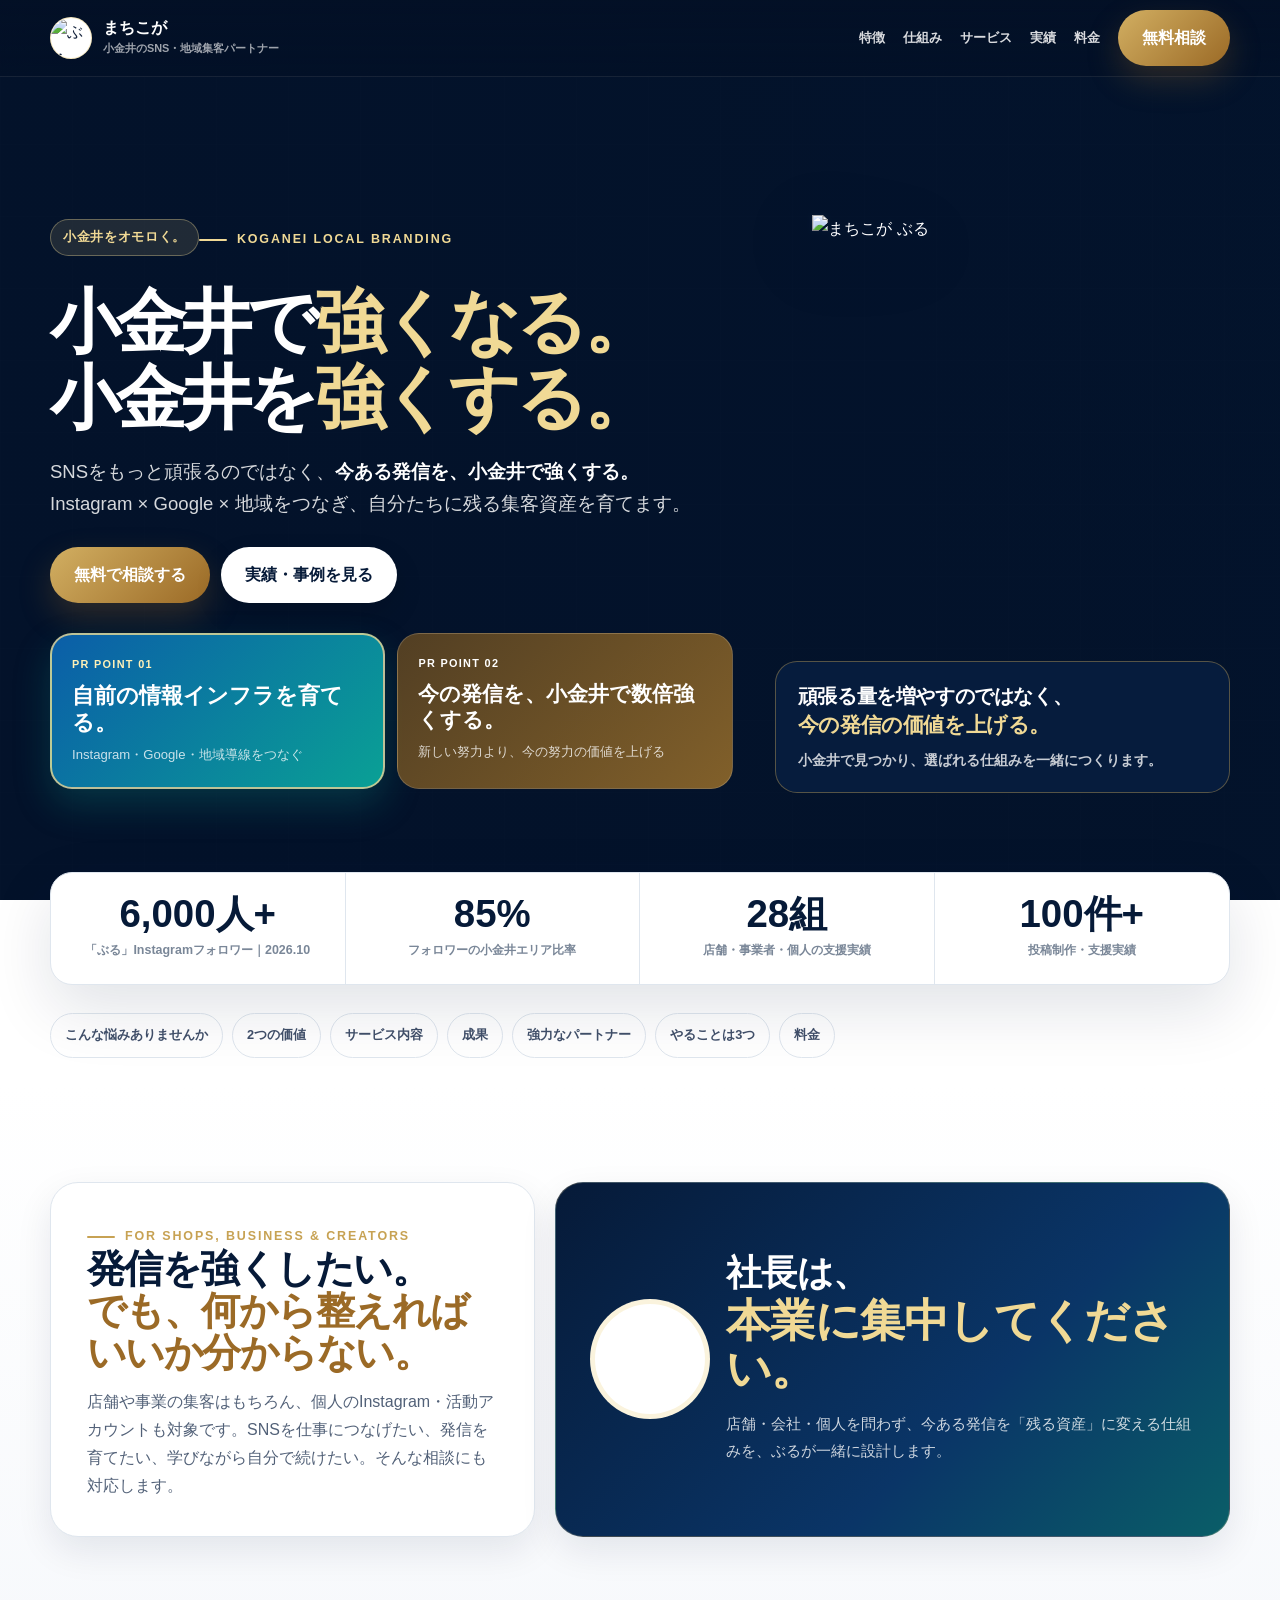
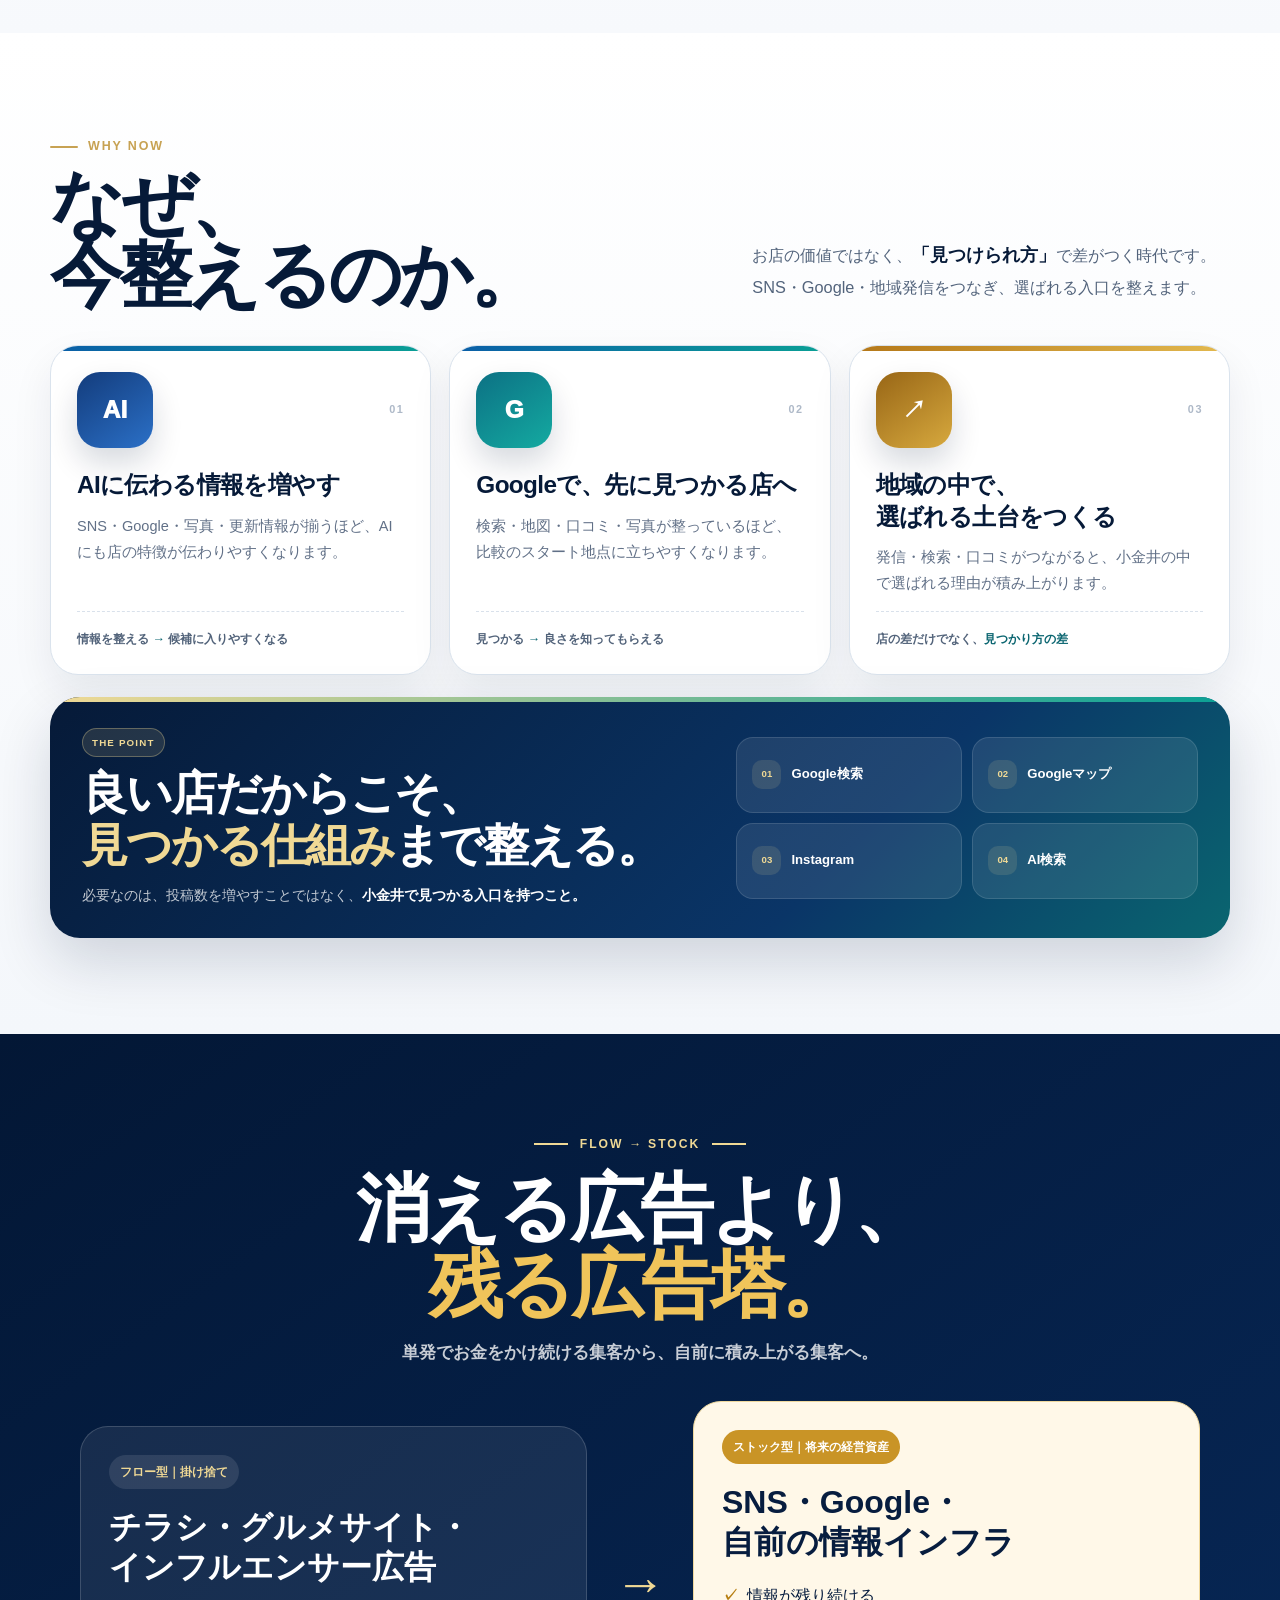
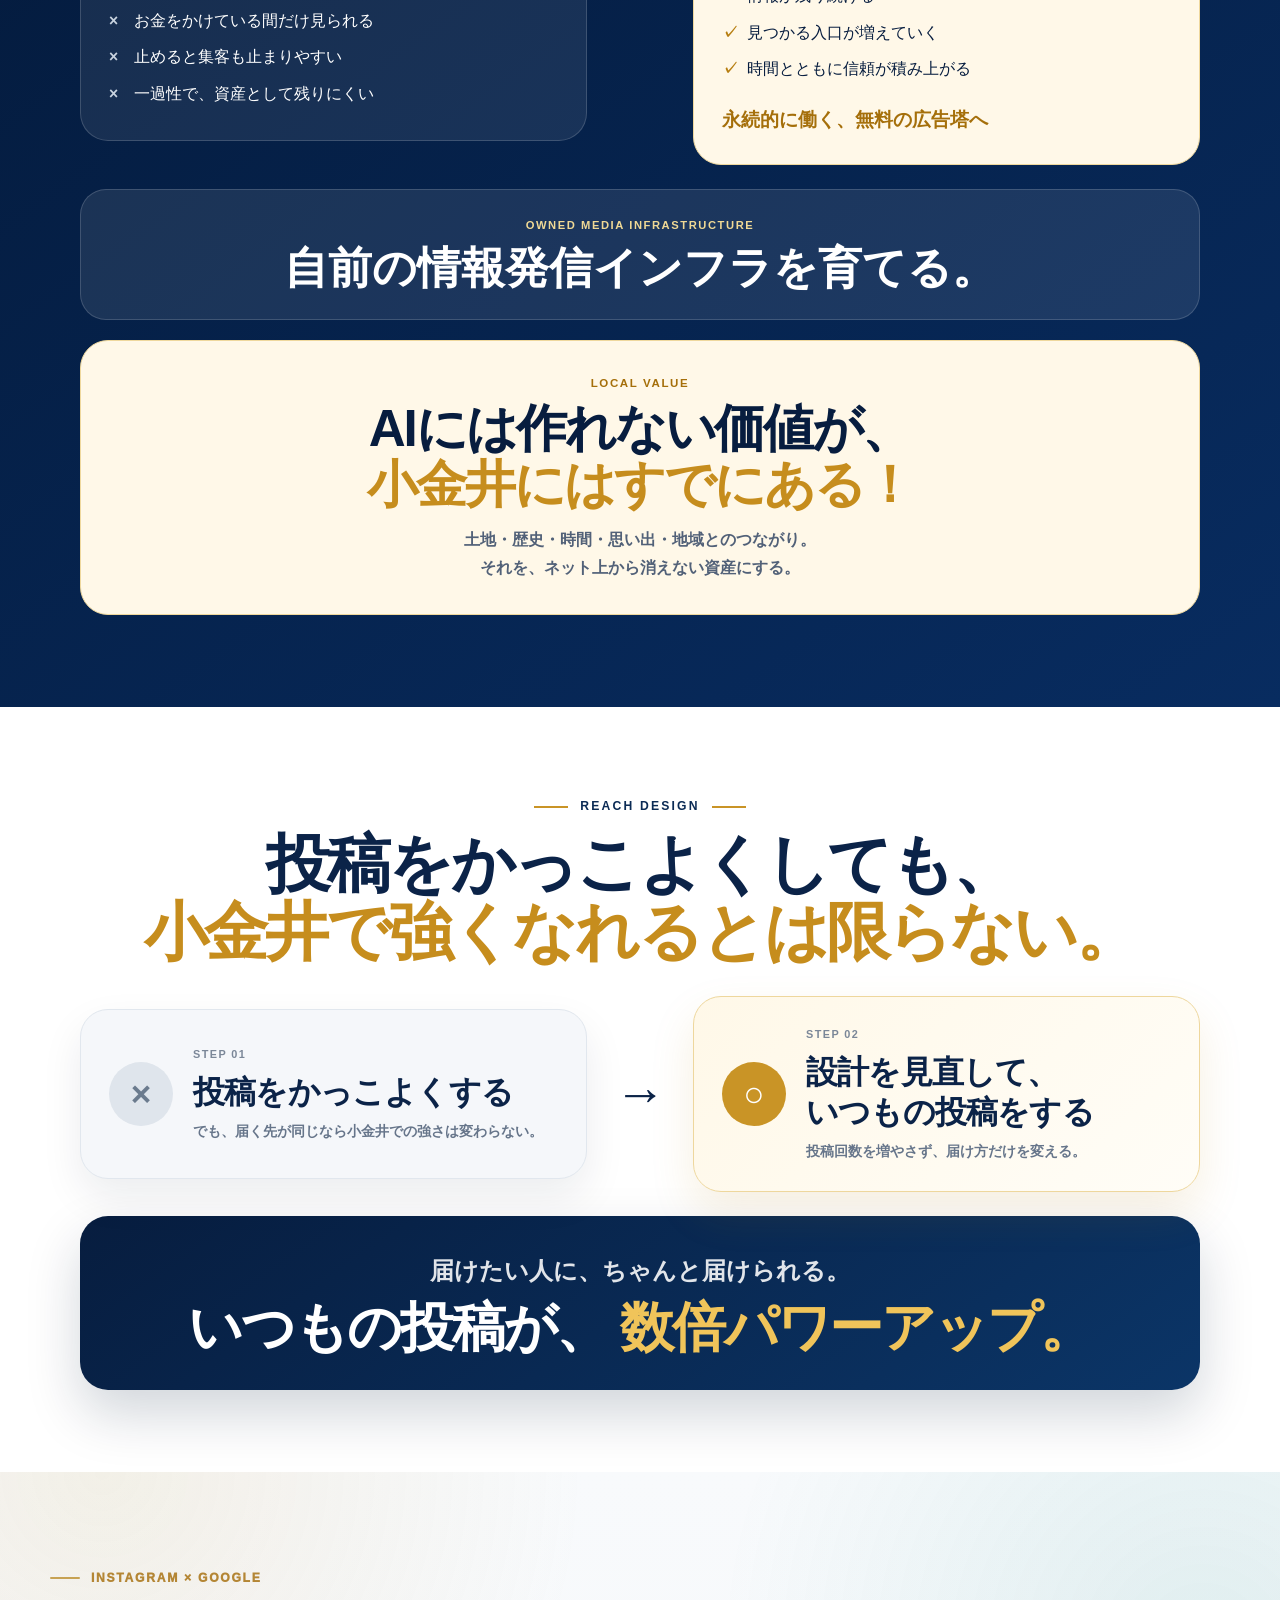
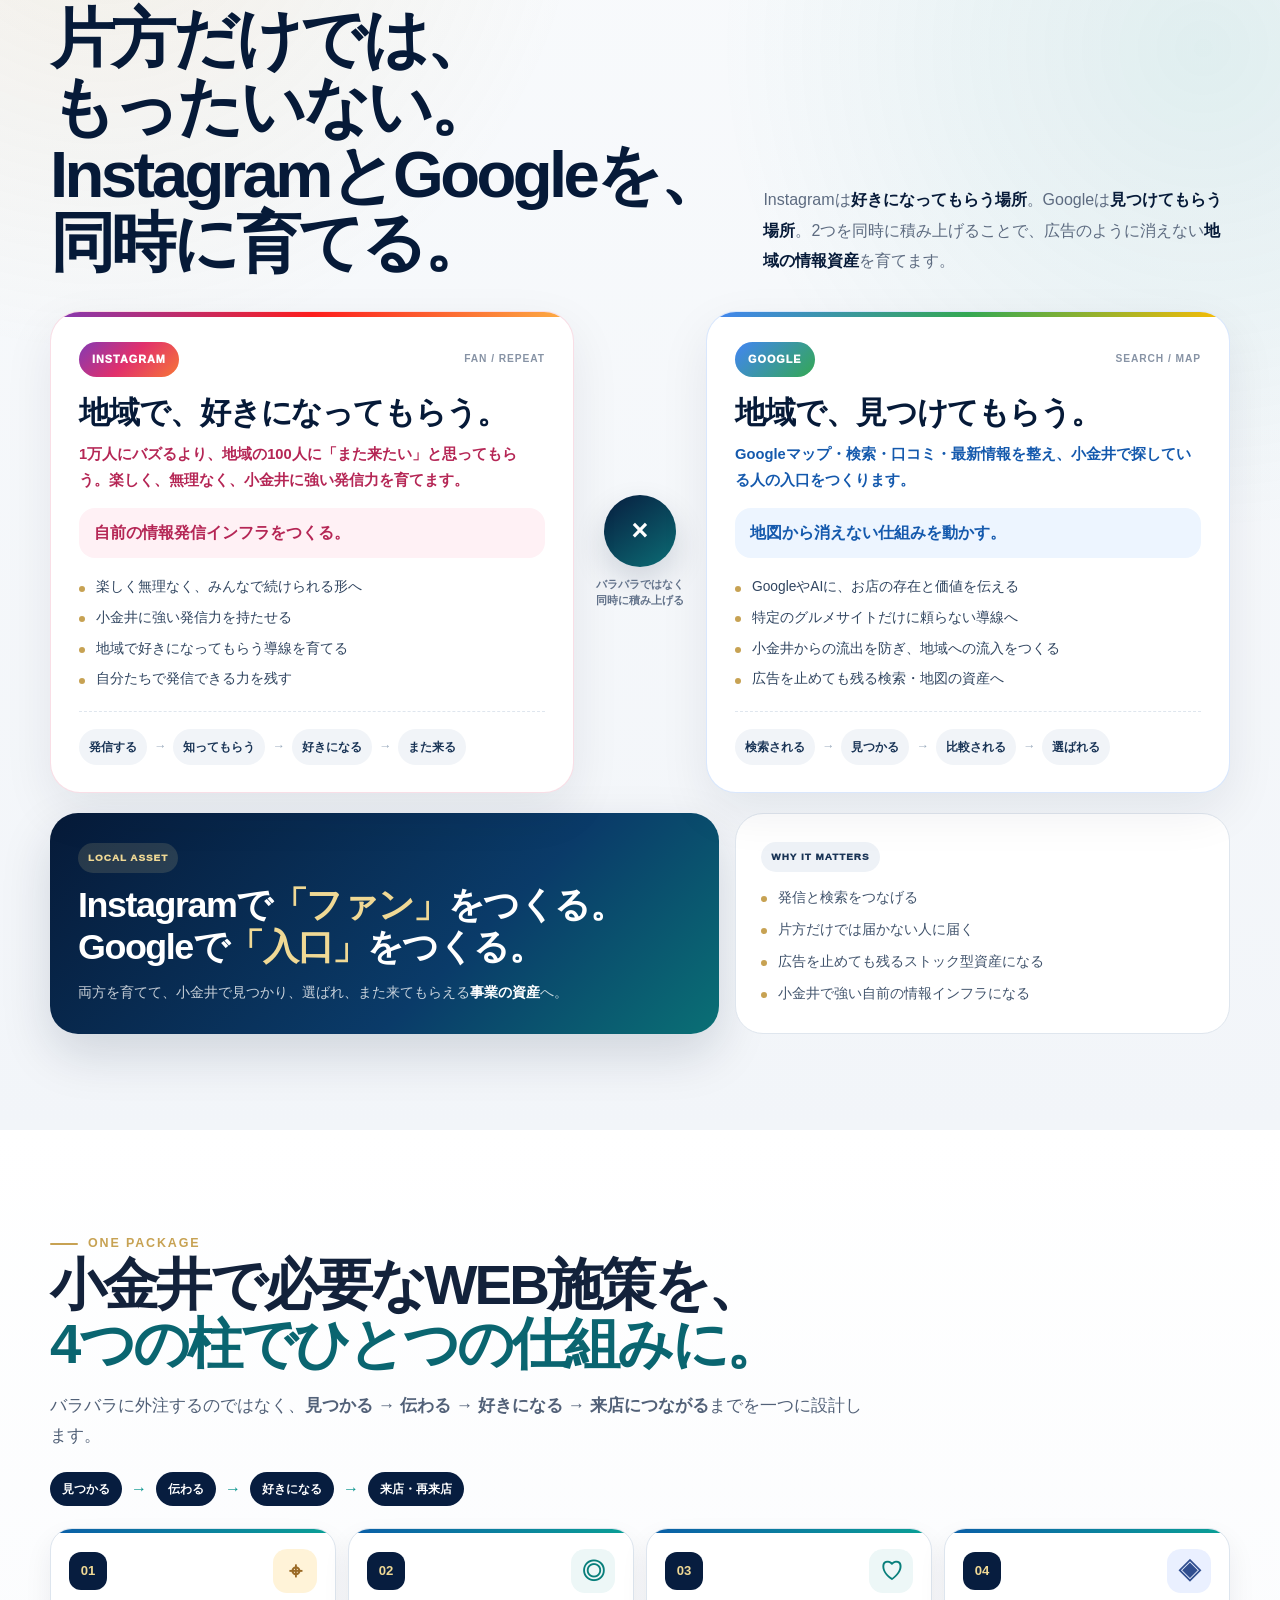
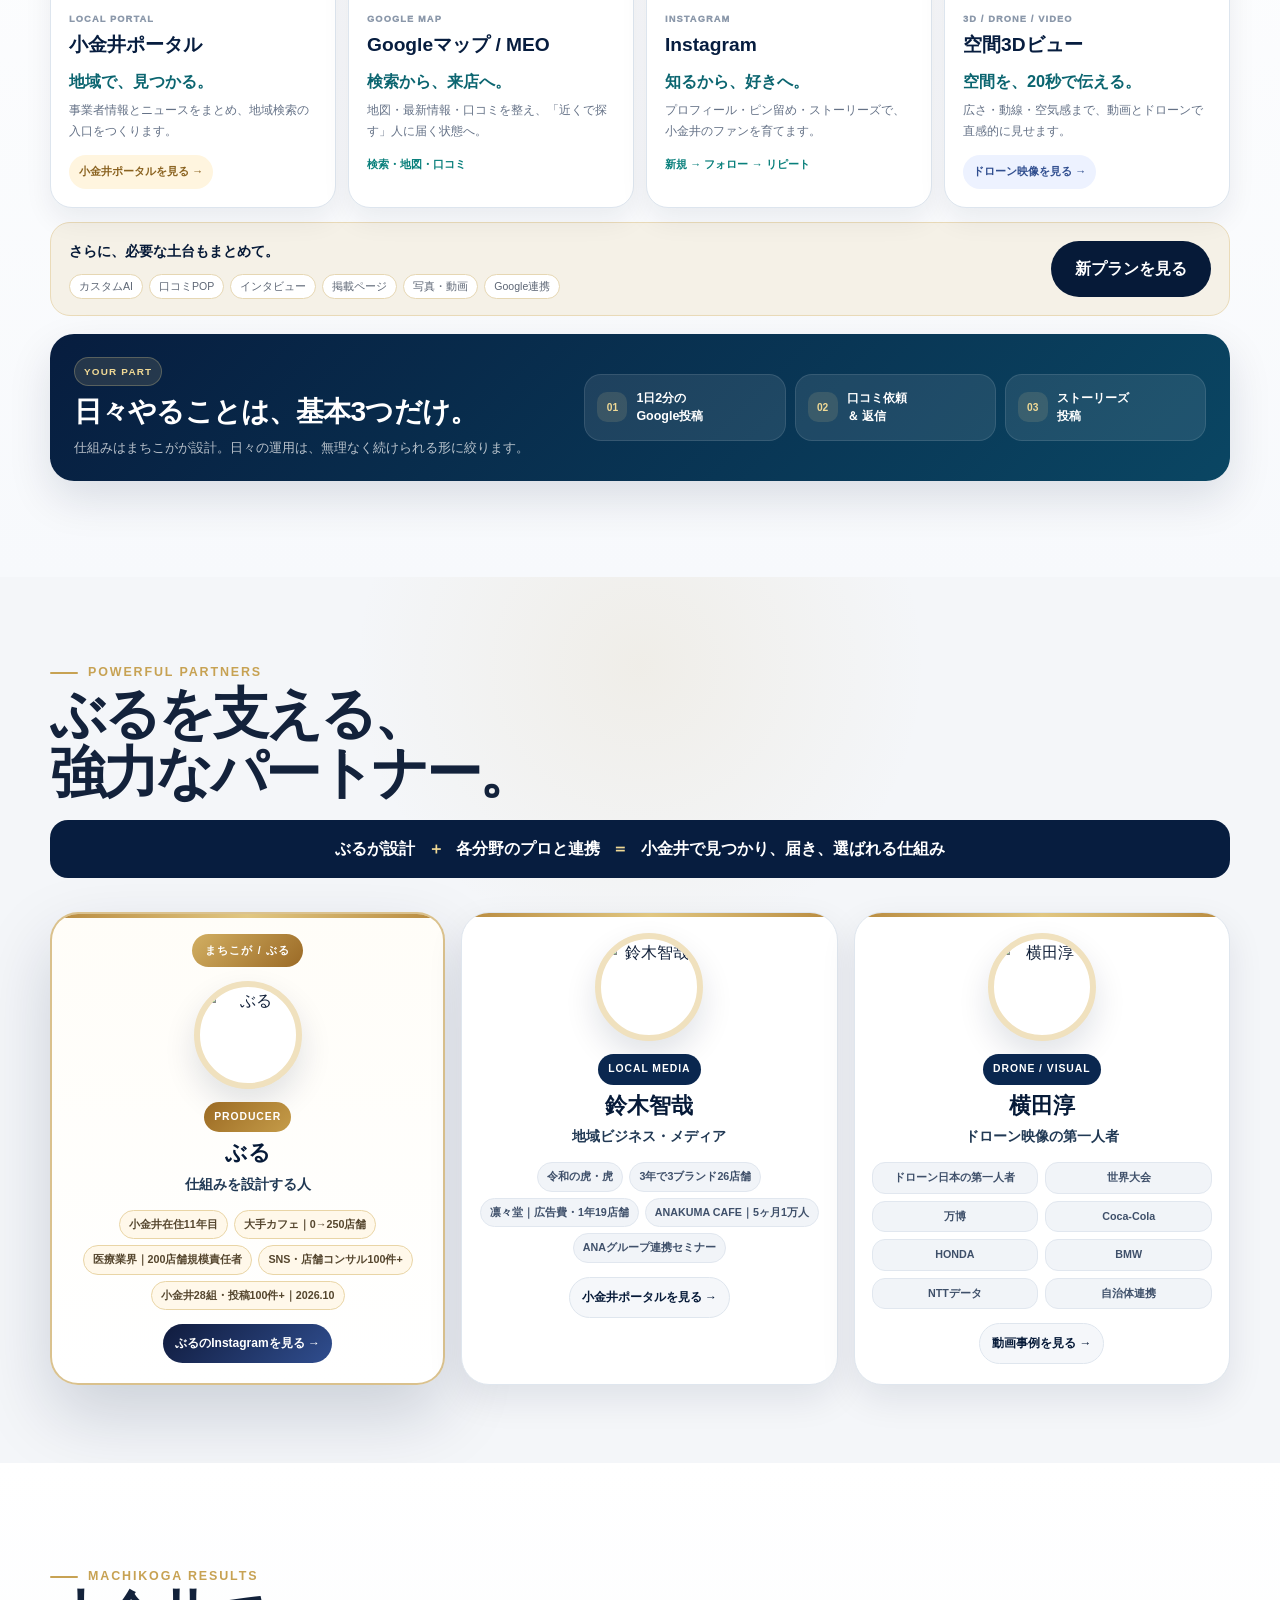
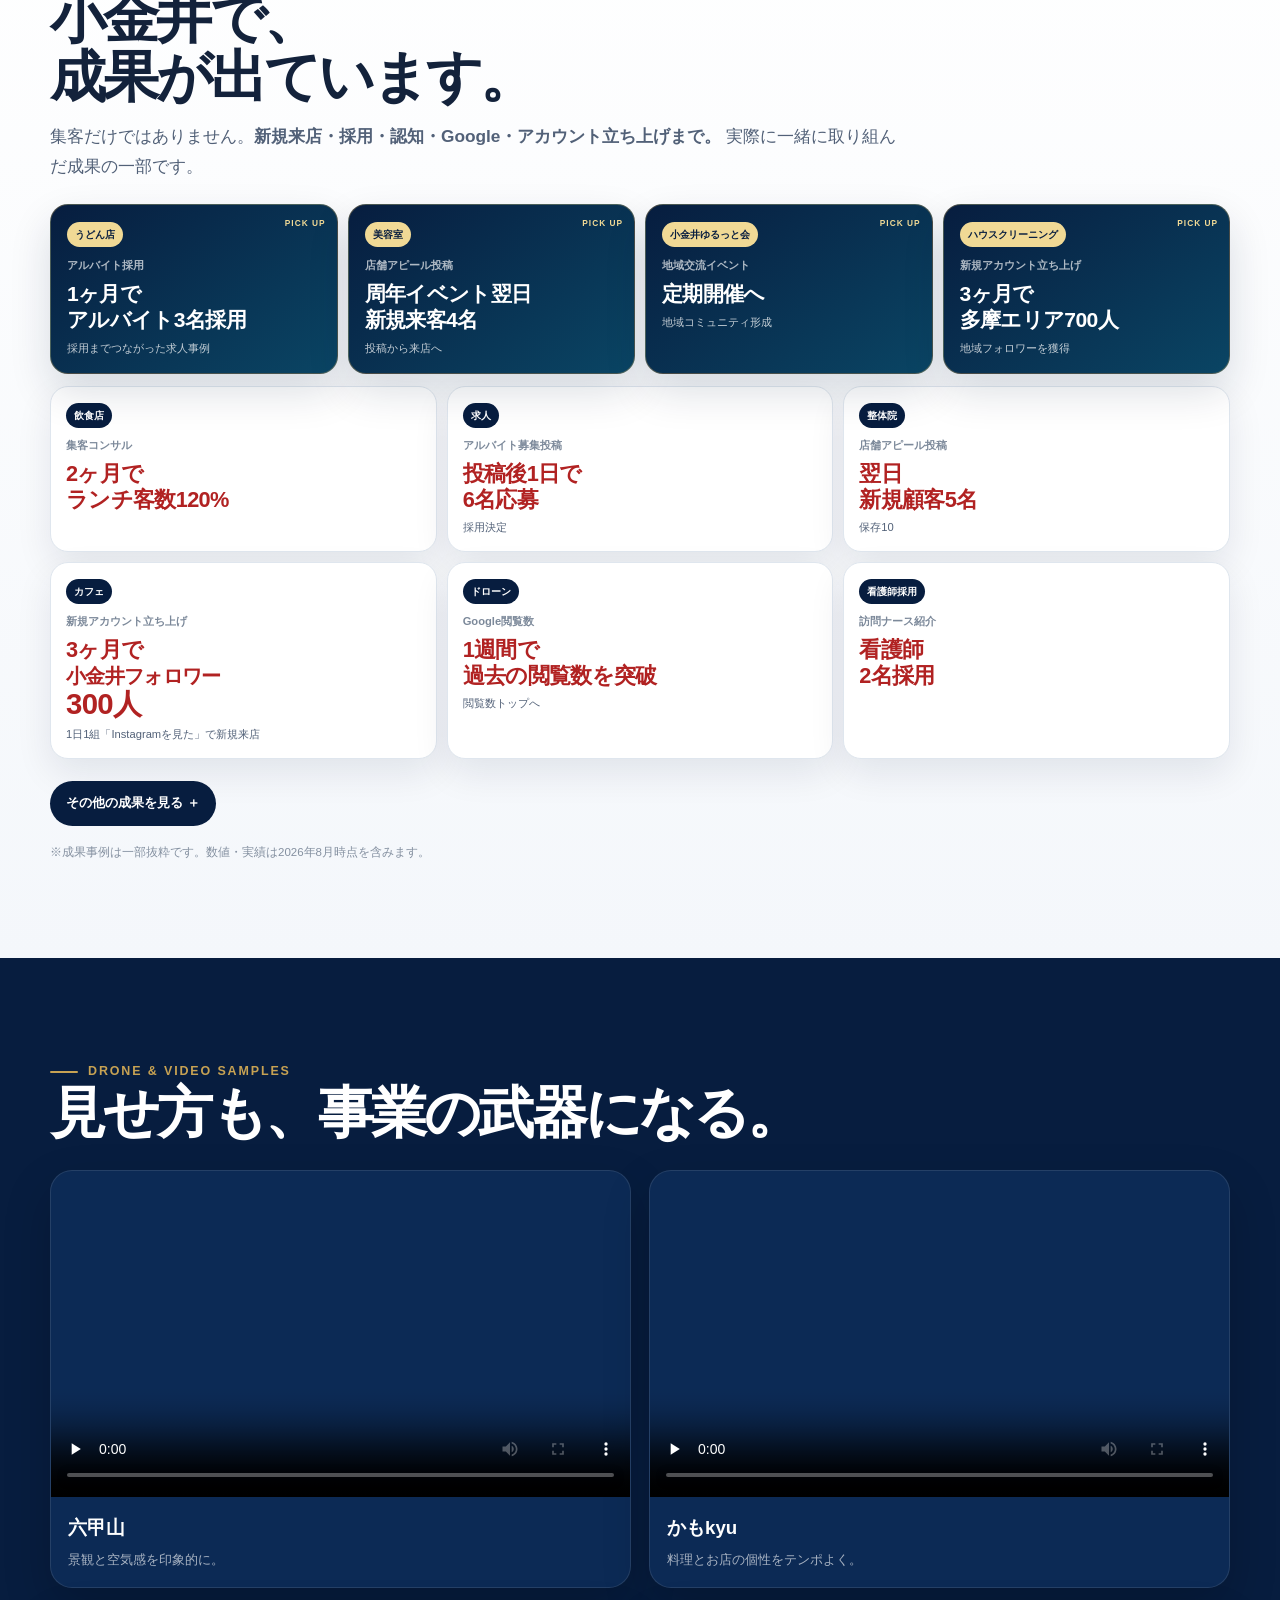
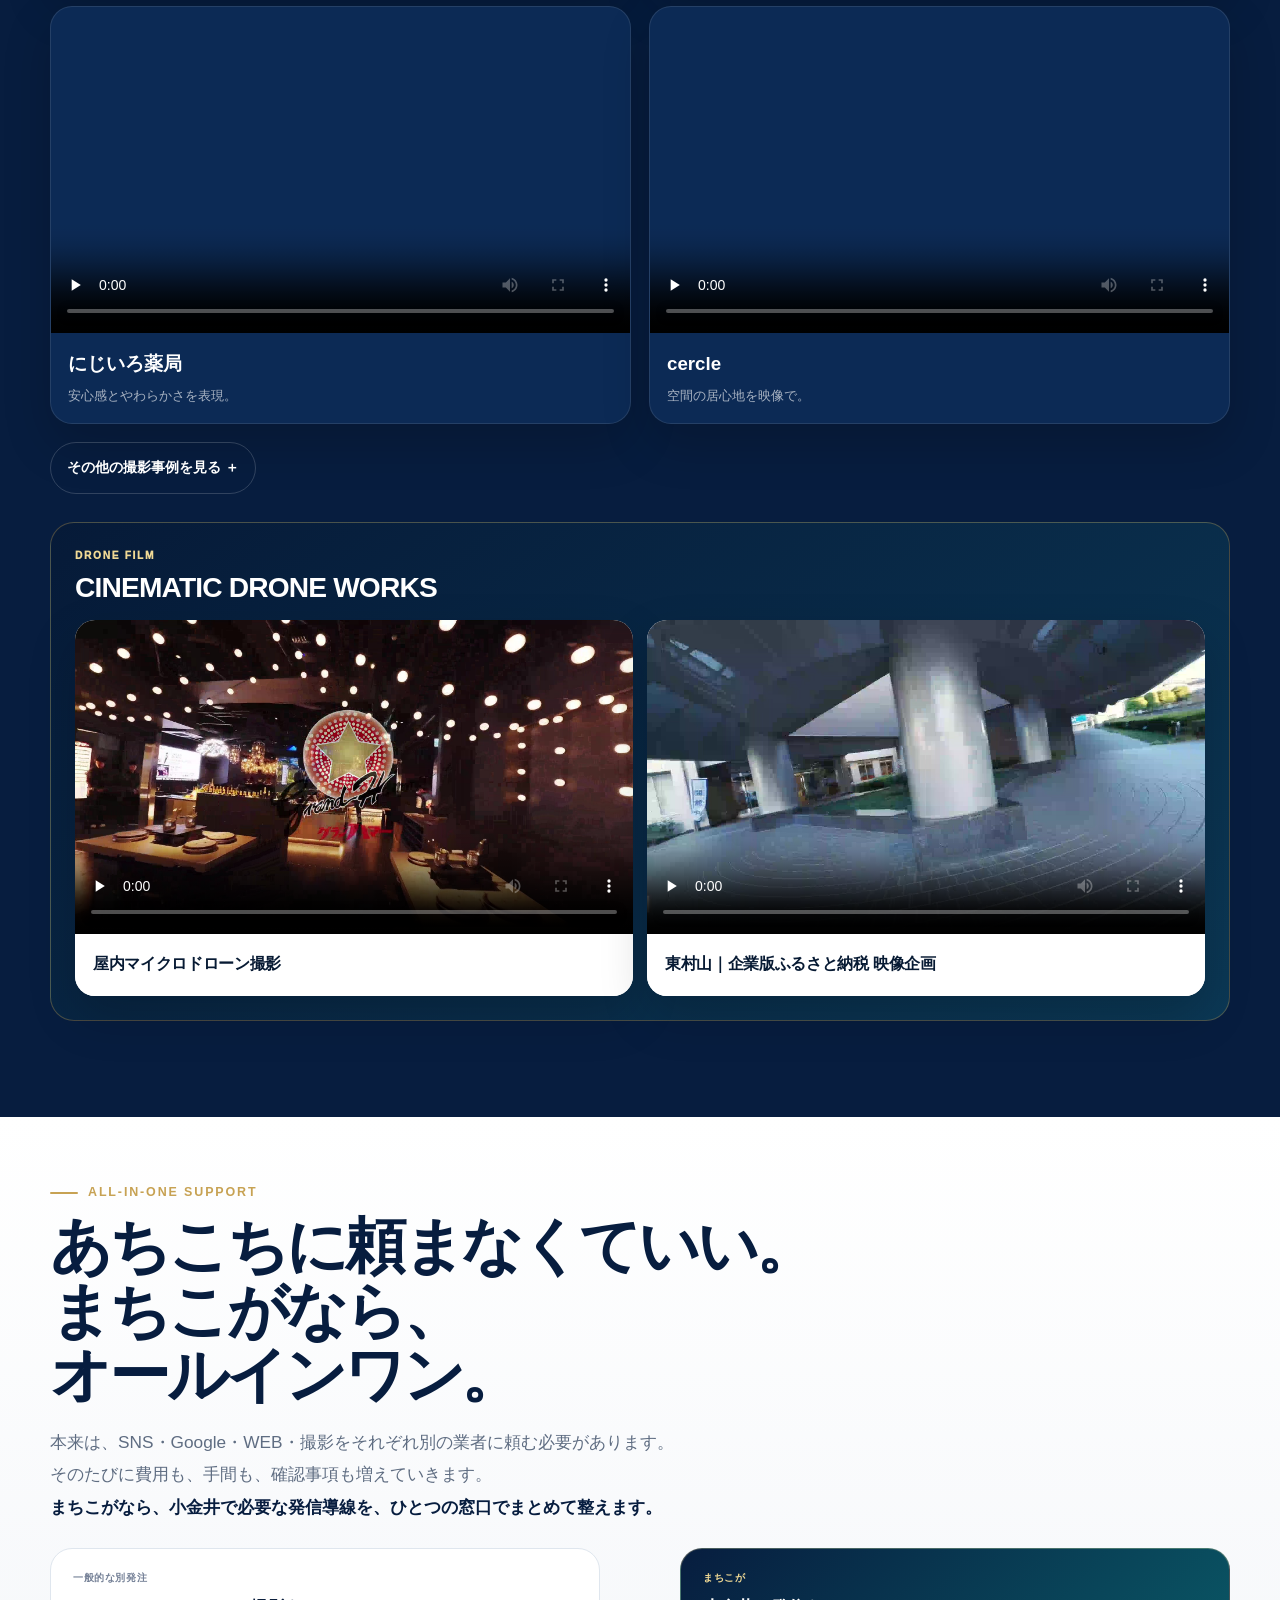
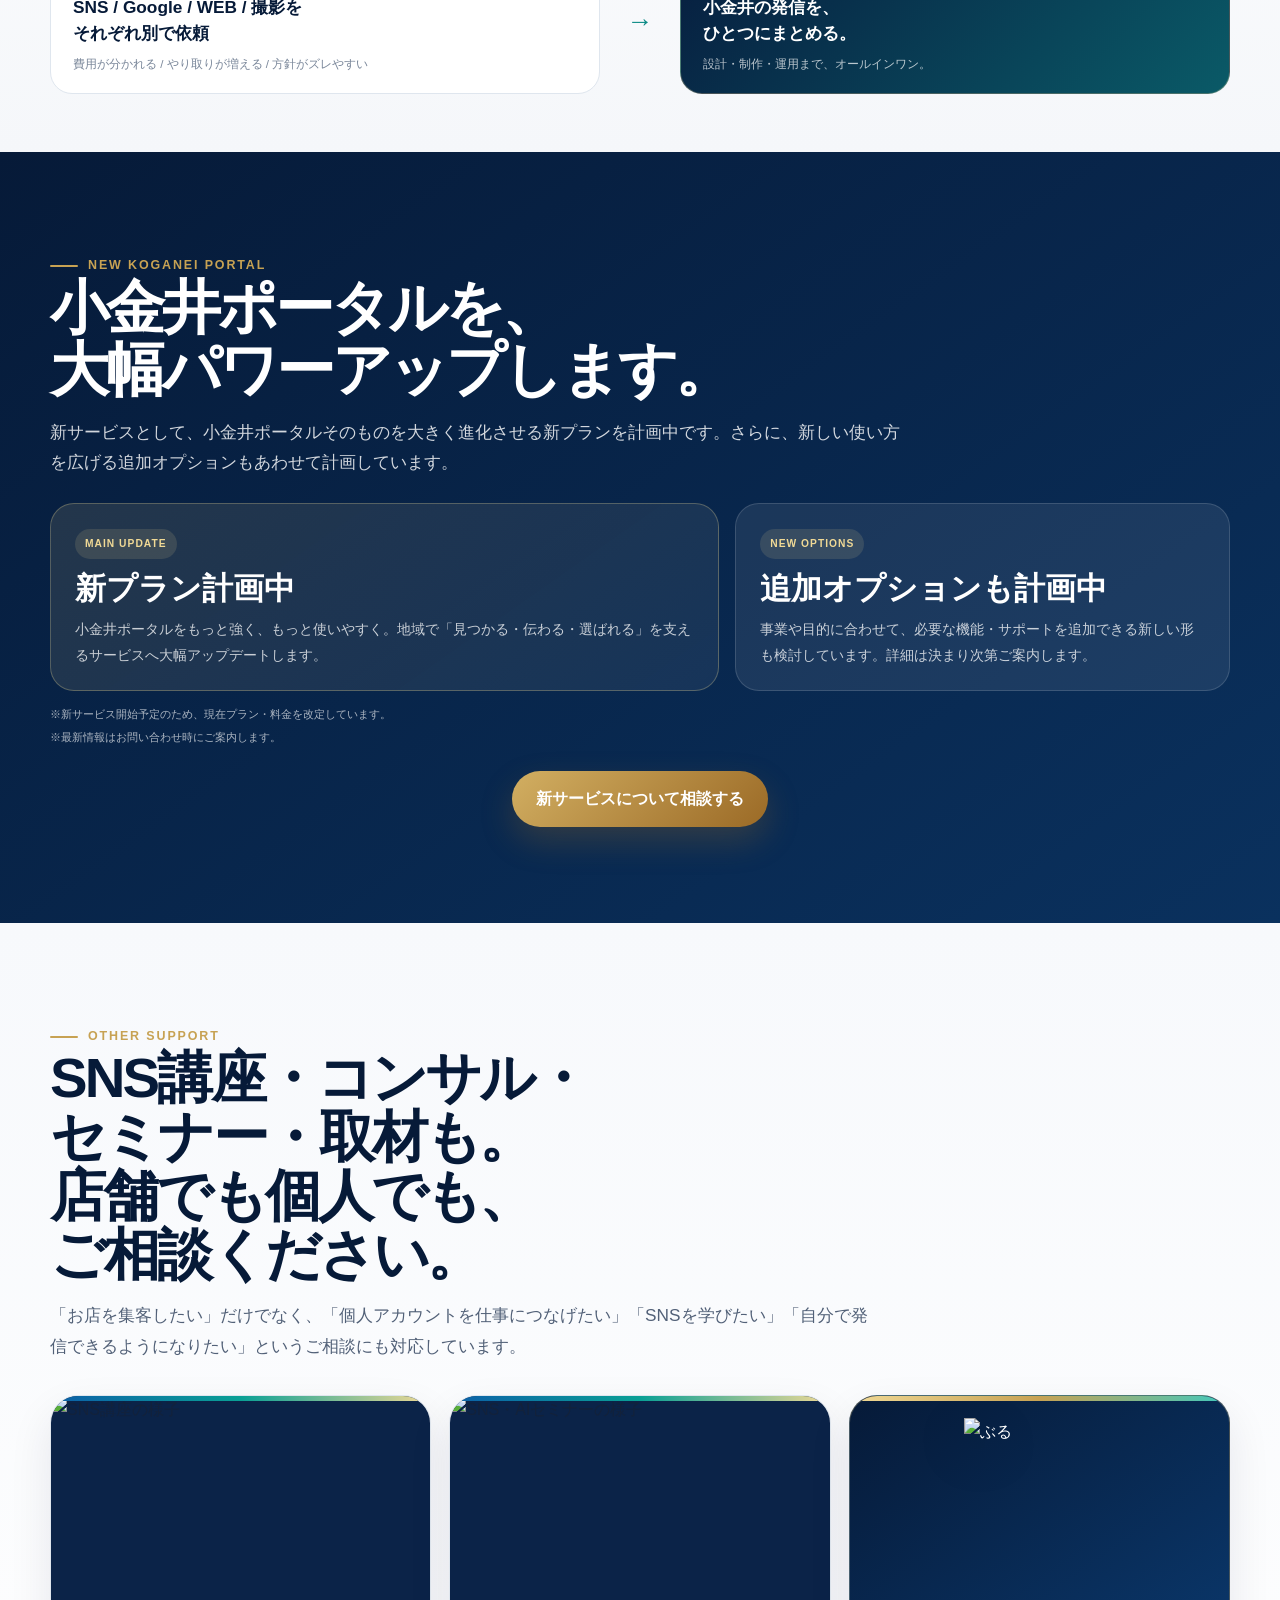
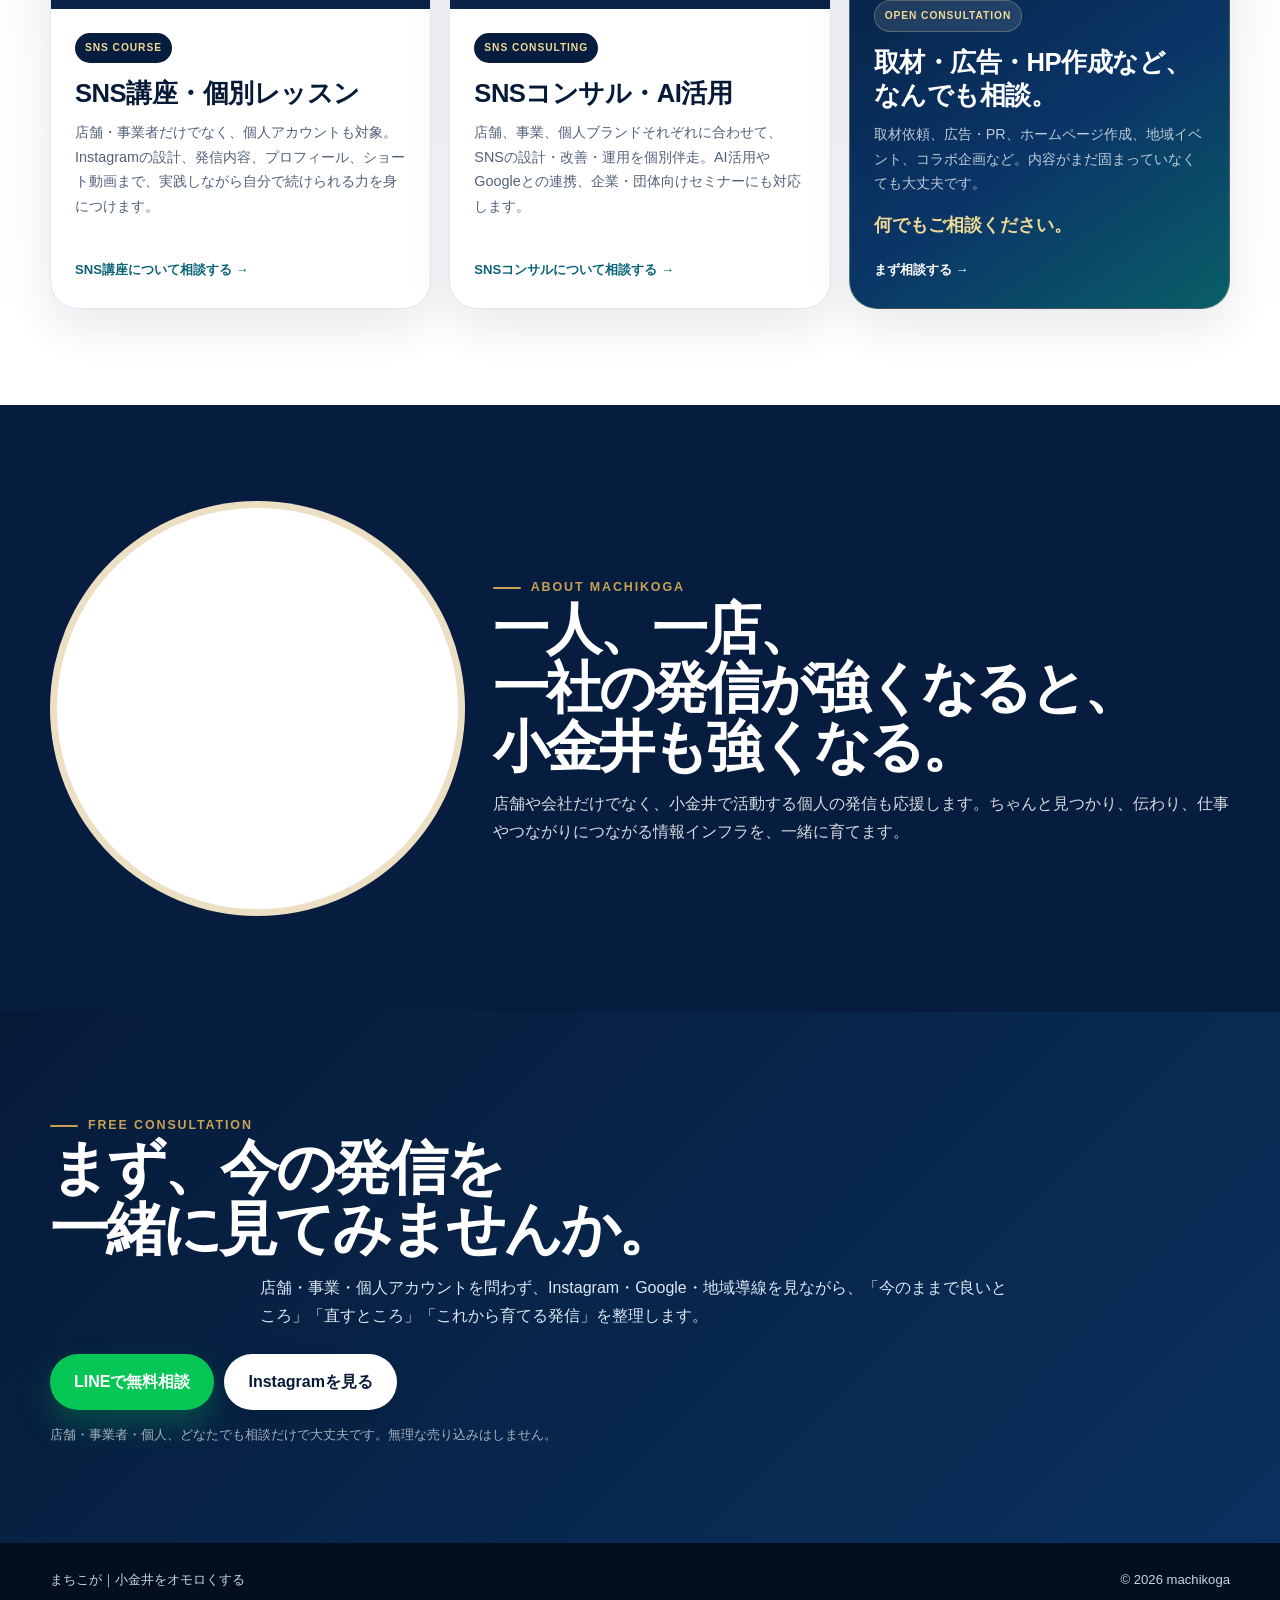
==== commit 0dee0ef8: "Refresh generated site [skip ci]" ====
--- a/public/index.html
+++ b/public/index.html
@@ -2435,6 +2435,10 @@
 
 
 
+
+
+
+
 <style id="reach-v70-style">
 /* V71 SIMPLE REACH DESIGN */
 .reach-v71{background:#fff!important;padding:82px 0!important}
@@ -2456,18 +2460,23 @@
 .reach-v71-arrow{text-align:center!important;color:#0b2348!important;font-size:3.2rem!important;font-weight:900!important}
 .reach-v71-result{margin-top:24px!important;padding:34px 28px!important;border-radius:28px!important;background:linear-gradient(145deg,#071d3f,#0b3567)!important;color:#fff!important;text-align:center!important;box-shadow:0 24px 54px rgba(5,25,57,.18)!important}
 .reach-v71-result p{margin:0!important;color:rgba(255,255,255,.88)!important;font-size:clamp(1.1rem,2vw,1.5rem)!important;font-weight:800!important}
-.reach-v71-result strong{display:block!important;margin-top:6px!important;color:#fff!important;font-size:clamp(2rem,4.2vw,4rem)!important;line-height:1.1!important;letter-spacing:-.04em!important;white-space:nowrap!important}
+.reach-v71-result strong{display:flex!important;justify-content:center!important;align-items:baseline!important;gap:.22em!important;margin-top:6px!important;color:#fff!important;font-size:clamp(2rem,4.2vw,4rem)!important;line-height:1.08!important;letter-spacing:-.04em!important;white-space:nowrap!important}.reach-v71-result strong span,.reach-v71-result strong em{display:inline-block!important}
 .reach-v71-result em{font-style:normal!important;color:#f0c45a!important}
 @media(max-width:820px){
   .reach-v71-choice{grid-template-columns:1fr!important}
   .reach-v71-arrow{transform:rotate(90deg)!important;line-height:1!important}
 }
+@media(max-width:820px){.reach-v71-result strong{white-space:normal!important}}
 @media(max-width:560px){
   .reach-v71{padding:64px 0!important}
   .reach-v71-head h2{font-size:clamp(2rem,10vw,3rem)!important}
   .reach-v71-card{min-height:auto!important;padding:22px 18px!important}
   .reach-v71-mark{width:54px!important;height:54px!important;font-size:1.8rem!important}
-  .reach-v71-result{padding:26px 18px!important}
+  .reach-v71-result{padding:26px 18px!important;overflow:hidden!important}
+  .reach-v71-result p{font-size:1rem!important;line-height:1.45!important}
+  .reach-v71-result strong{display:block!important;font-size:clamp(1.75rem,8.5vw,2.45rem)!important;line-height:1.08!important;white-space:normal!important}
+  .reach-v71-result strong span,.reach-v71-result strong em{display:block!important;width:100%!important}
+  .reach-v71-result strong em{margin-top:4px!important}
 }
 </style>
 
@@ -2530,6 +2539,9 @@
   <a href="#pricing"><span>05</span><b>料金</b></a>
   <a class="mobile-menu-cta" href="#contact"><b>無料相談する</b><i>→</i></a>
 </aside>
+
+
+
 
 
 
@@ -2773,10 +2785,11 @@
 
     <div class="reach-v71-result">
       <p>届けたい人に、ちゃんと届けられる。</p>
-      <strong>いつもの投稿が、 <em>数倍パワーアップ。</em></strong>
+      <strong><span>いつもの投稿が、</span><em>数倍パワーアップ。</em></strong>
     </div>
   </div>
 </section>
+
 
 
 
@@ -3215,6 +3228,9 @@
 
 
 
+
+
+
 <script id="mobileMenuScript">
 (() => {
   const button = document.getElementById('menuToggle');
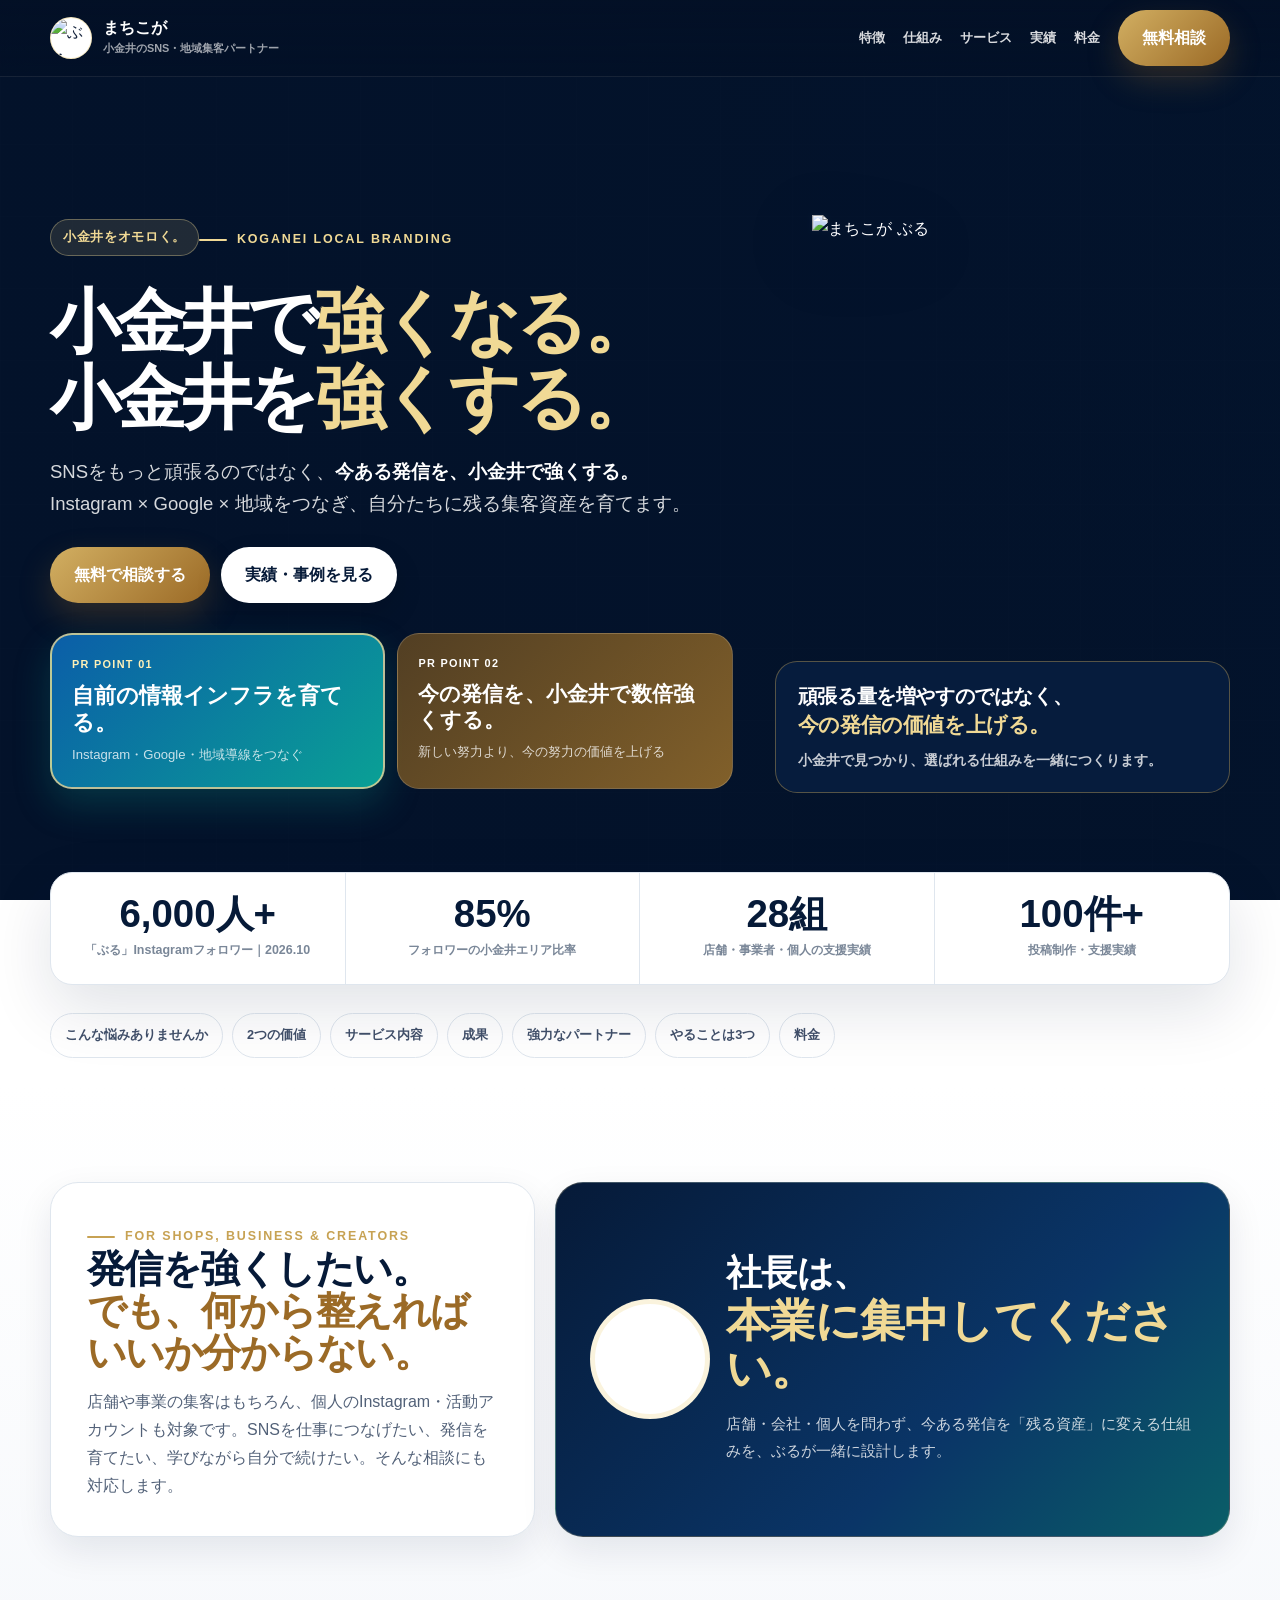
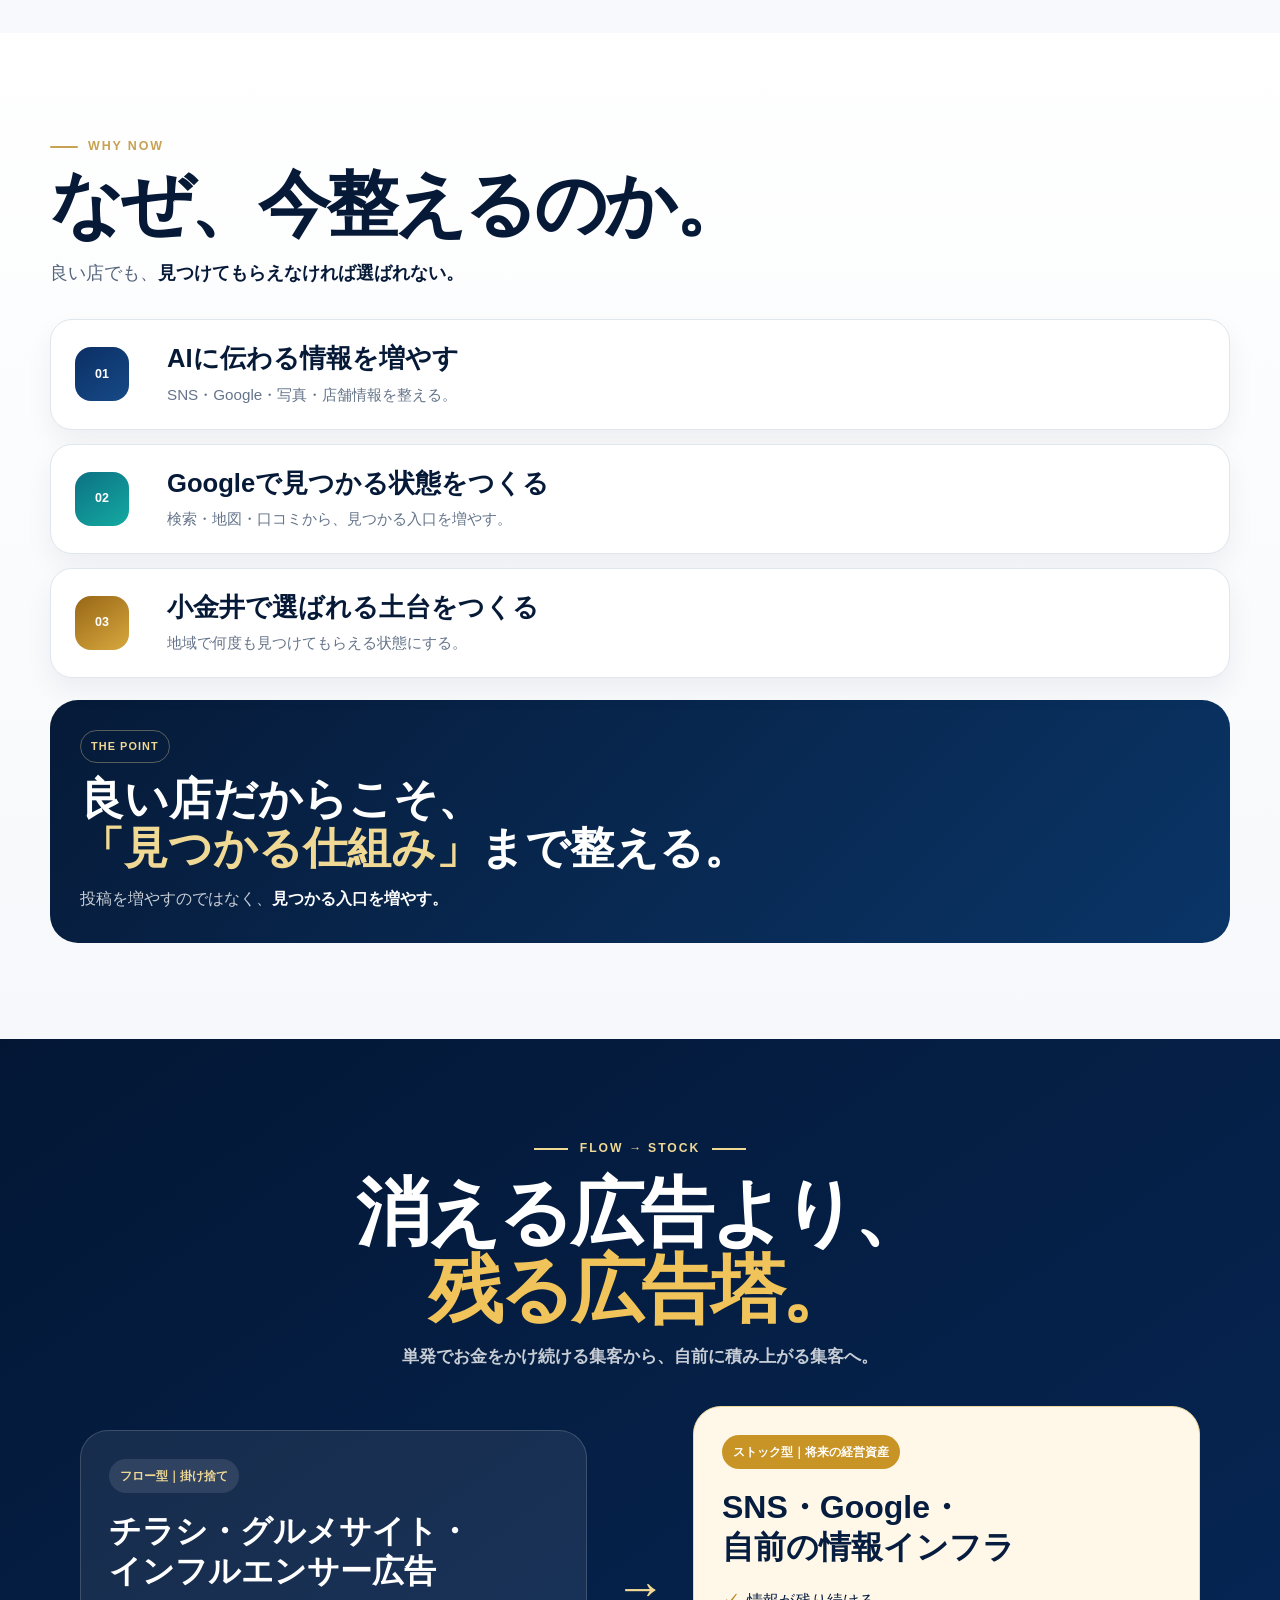
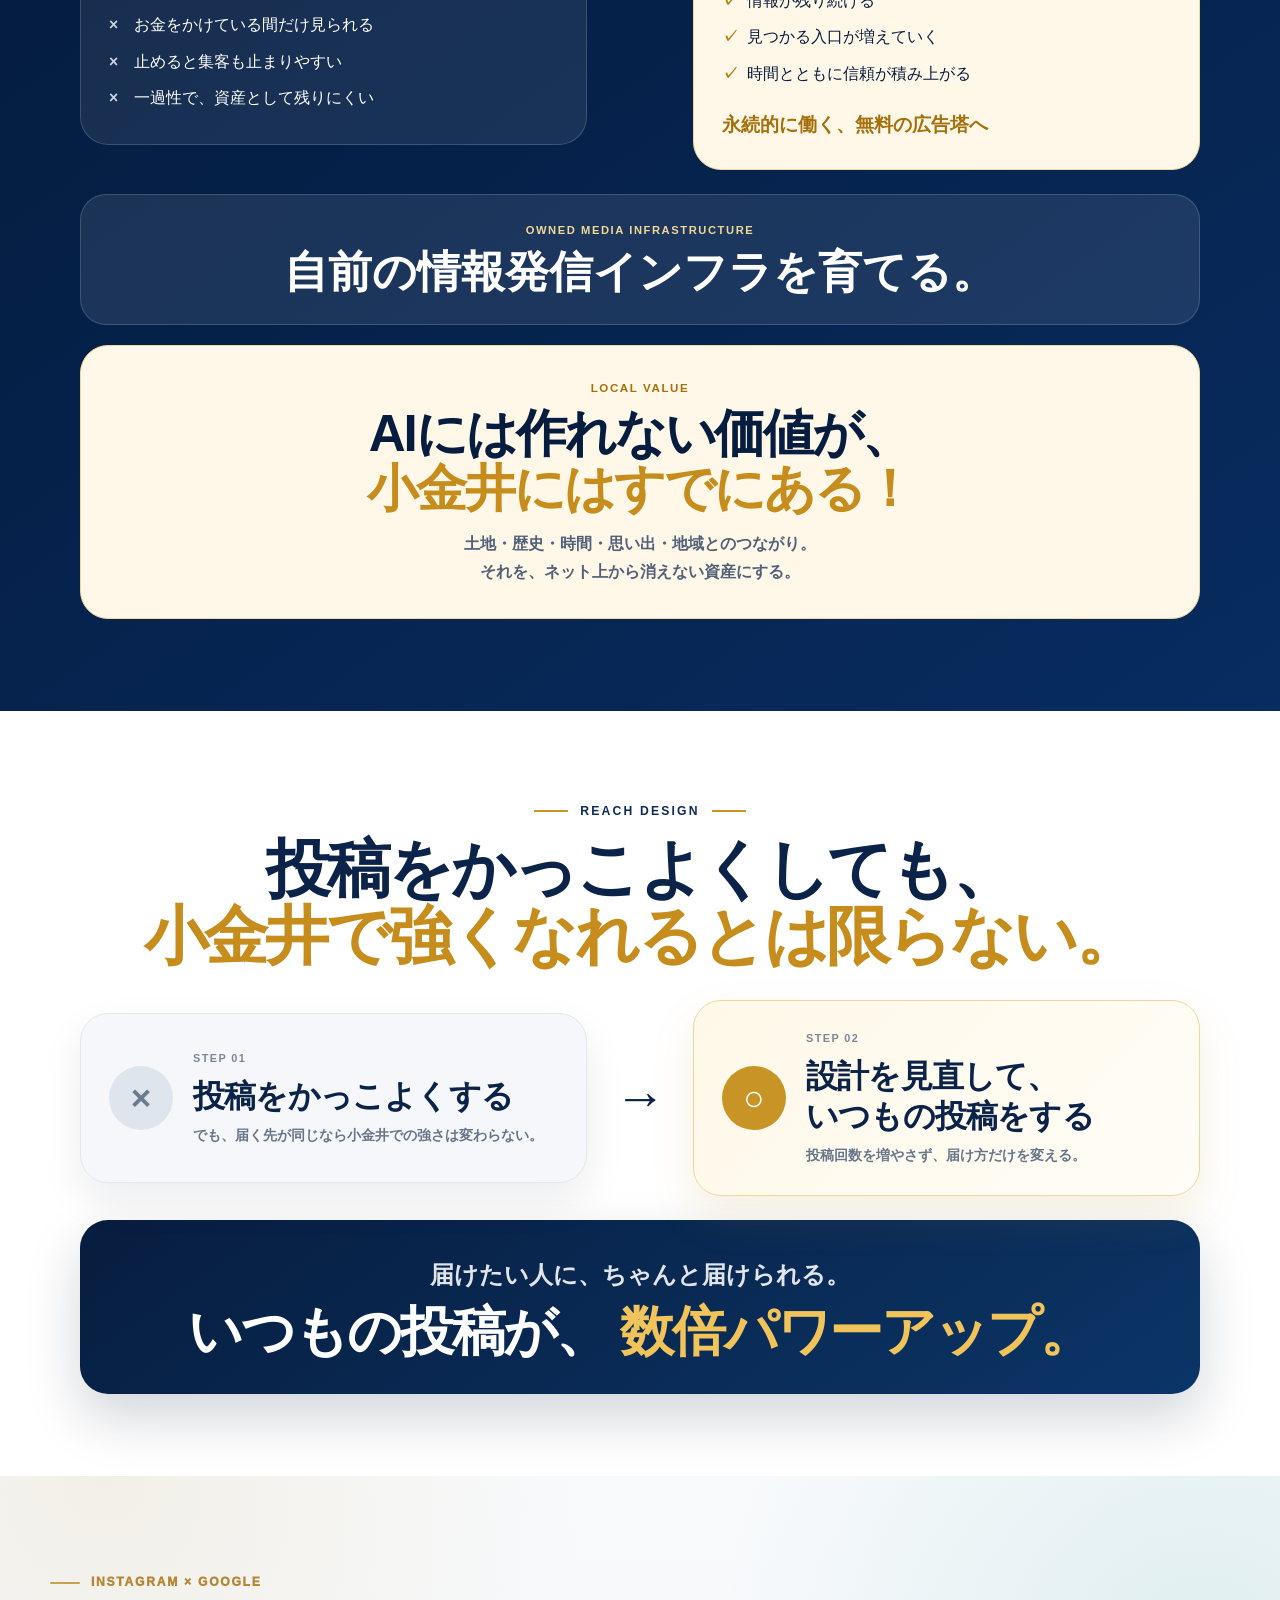
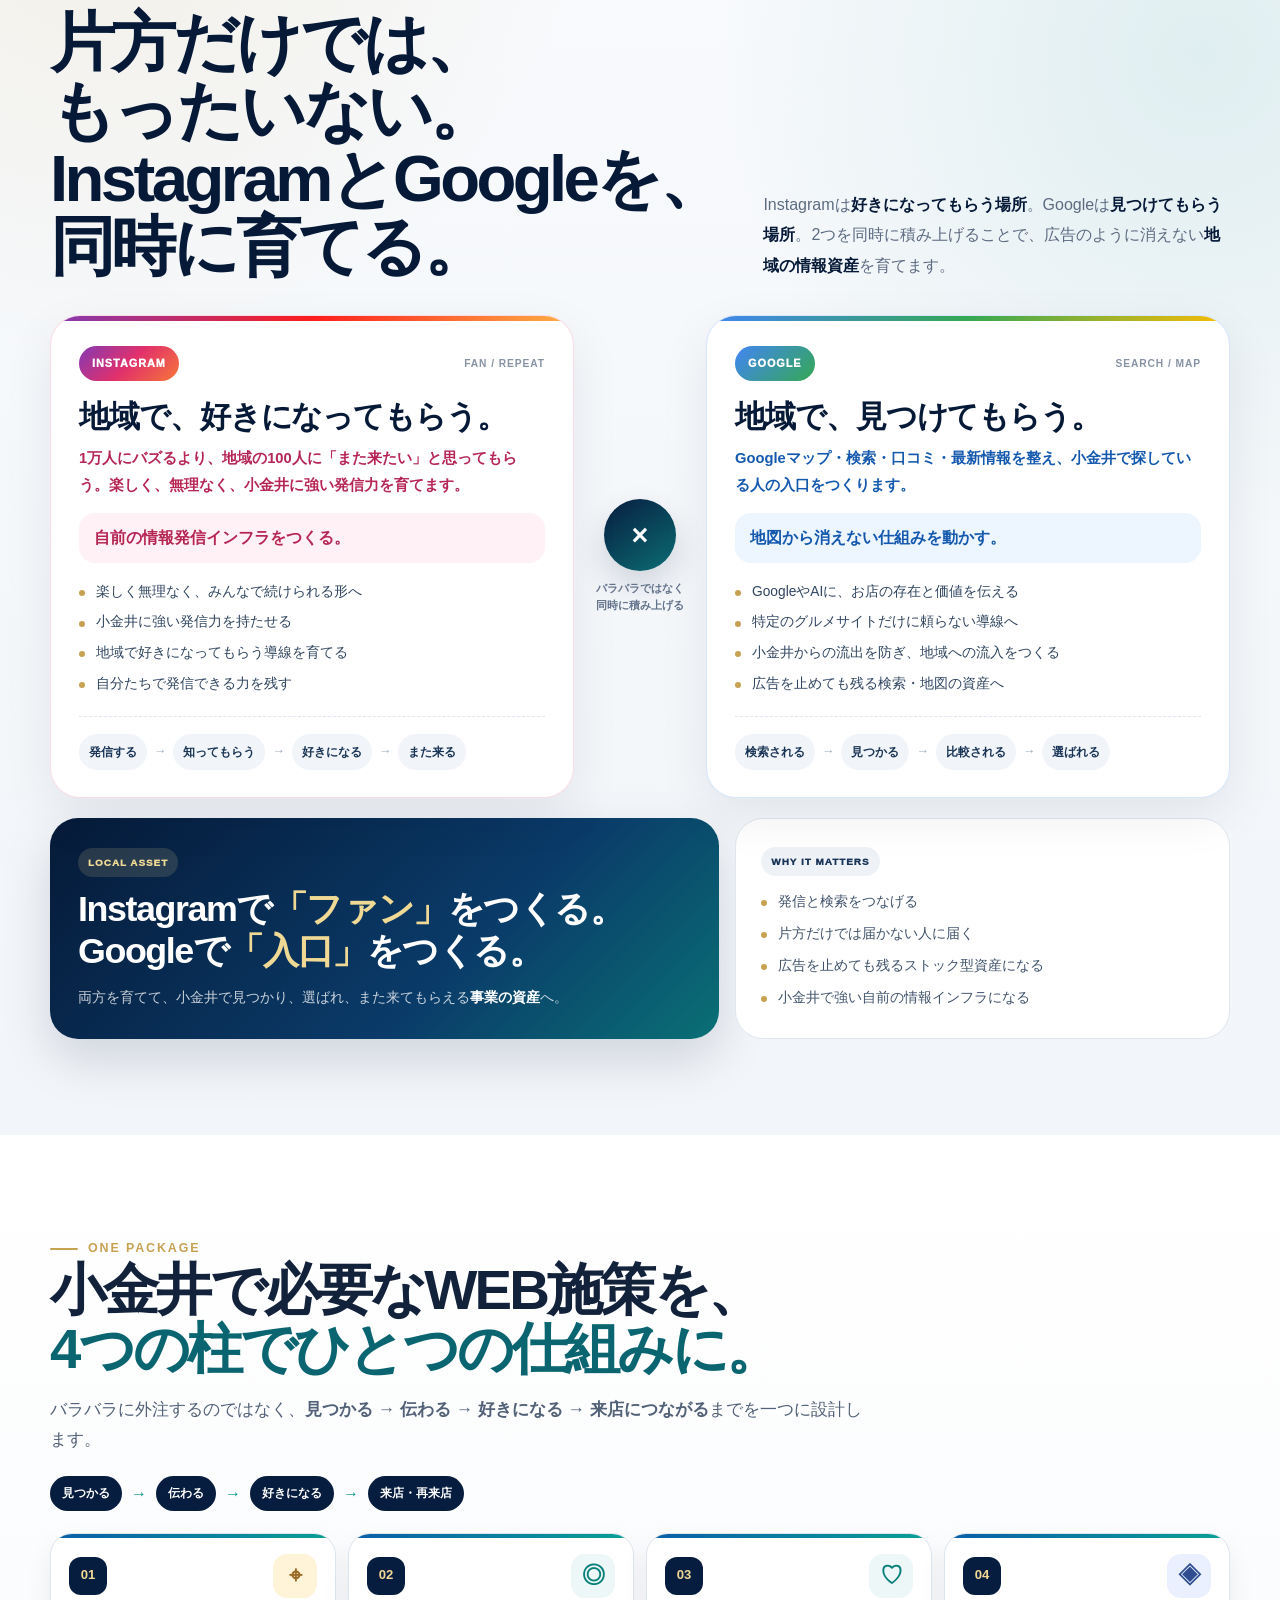
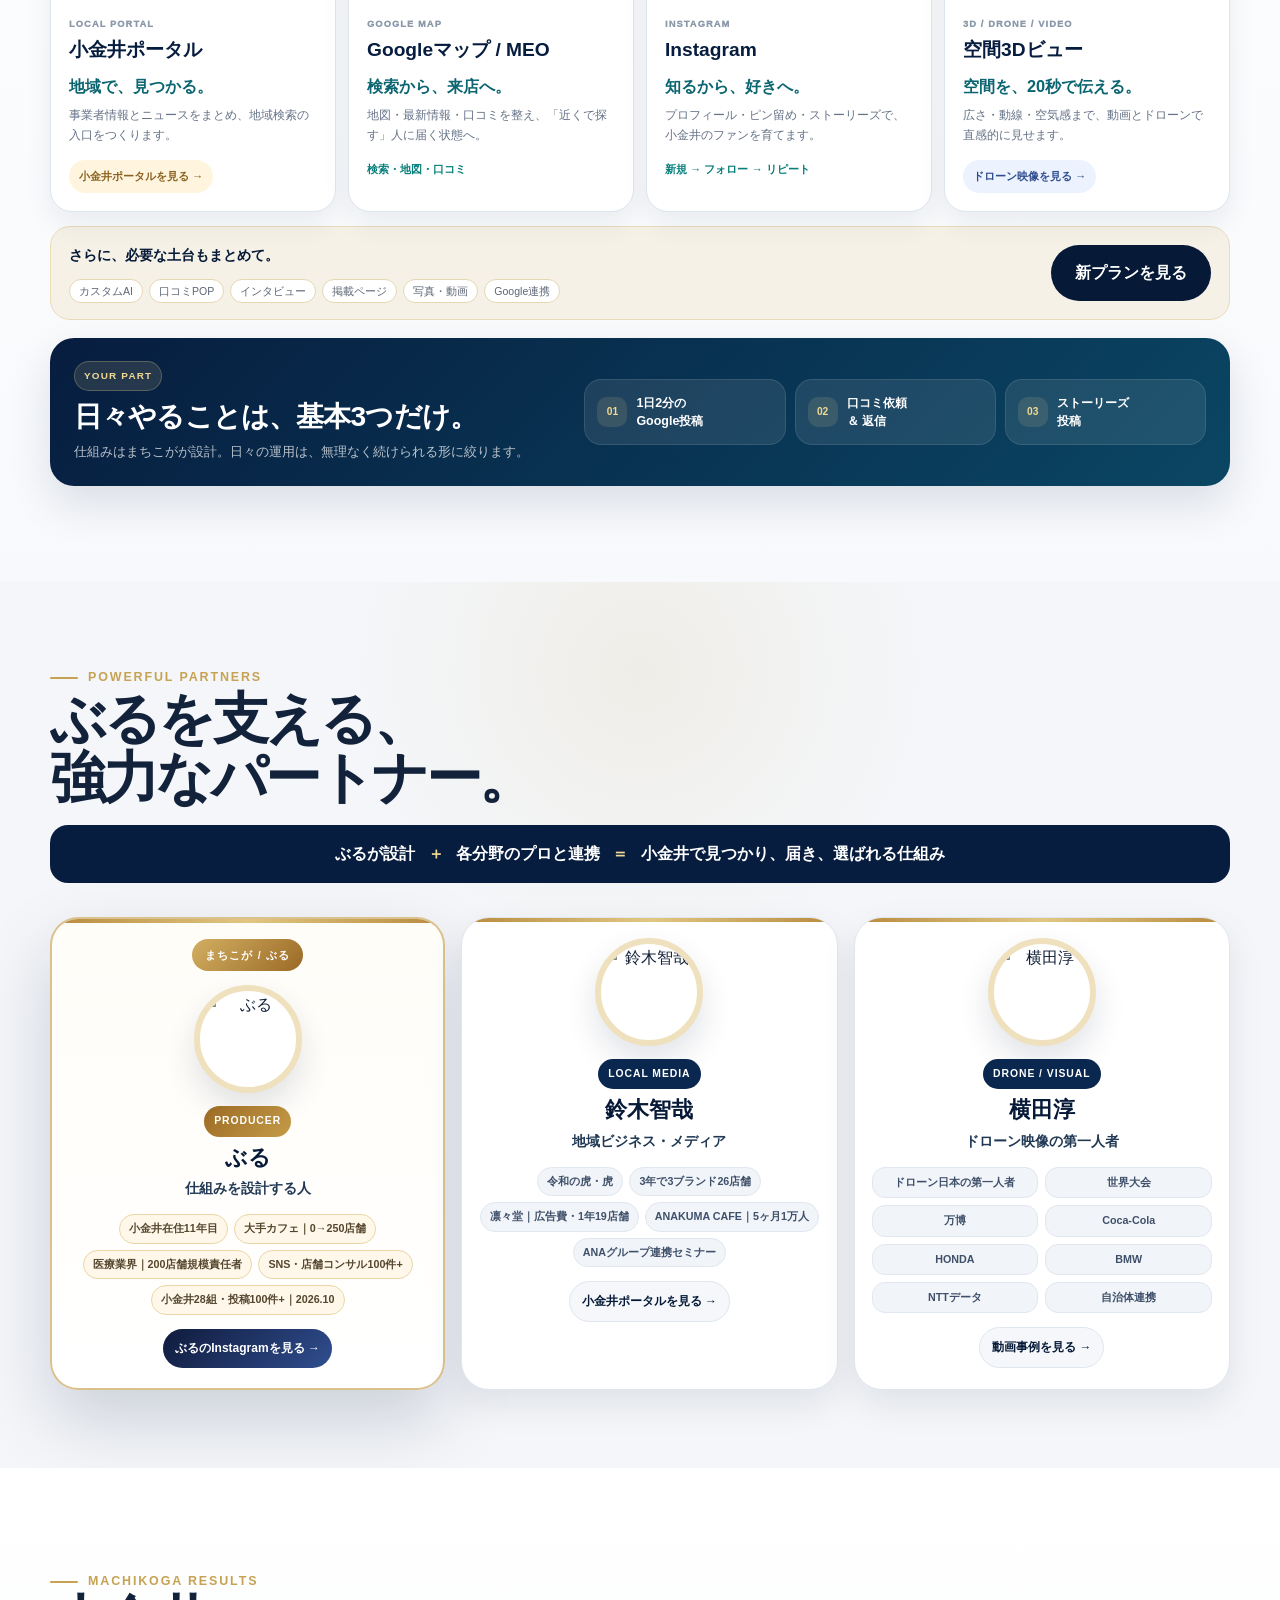
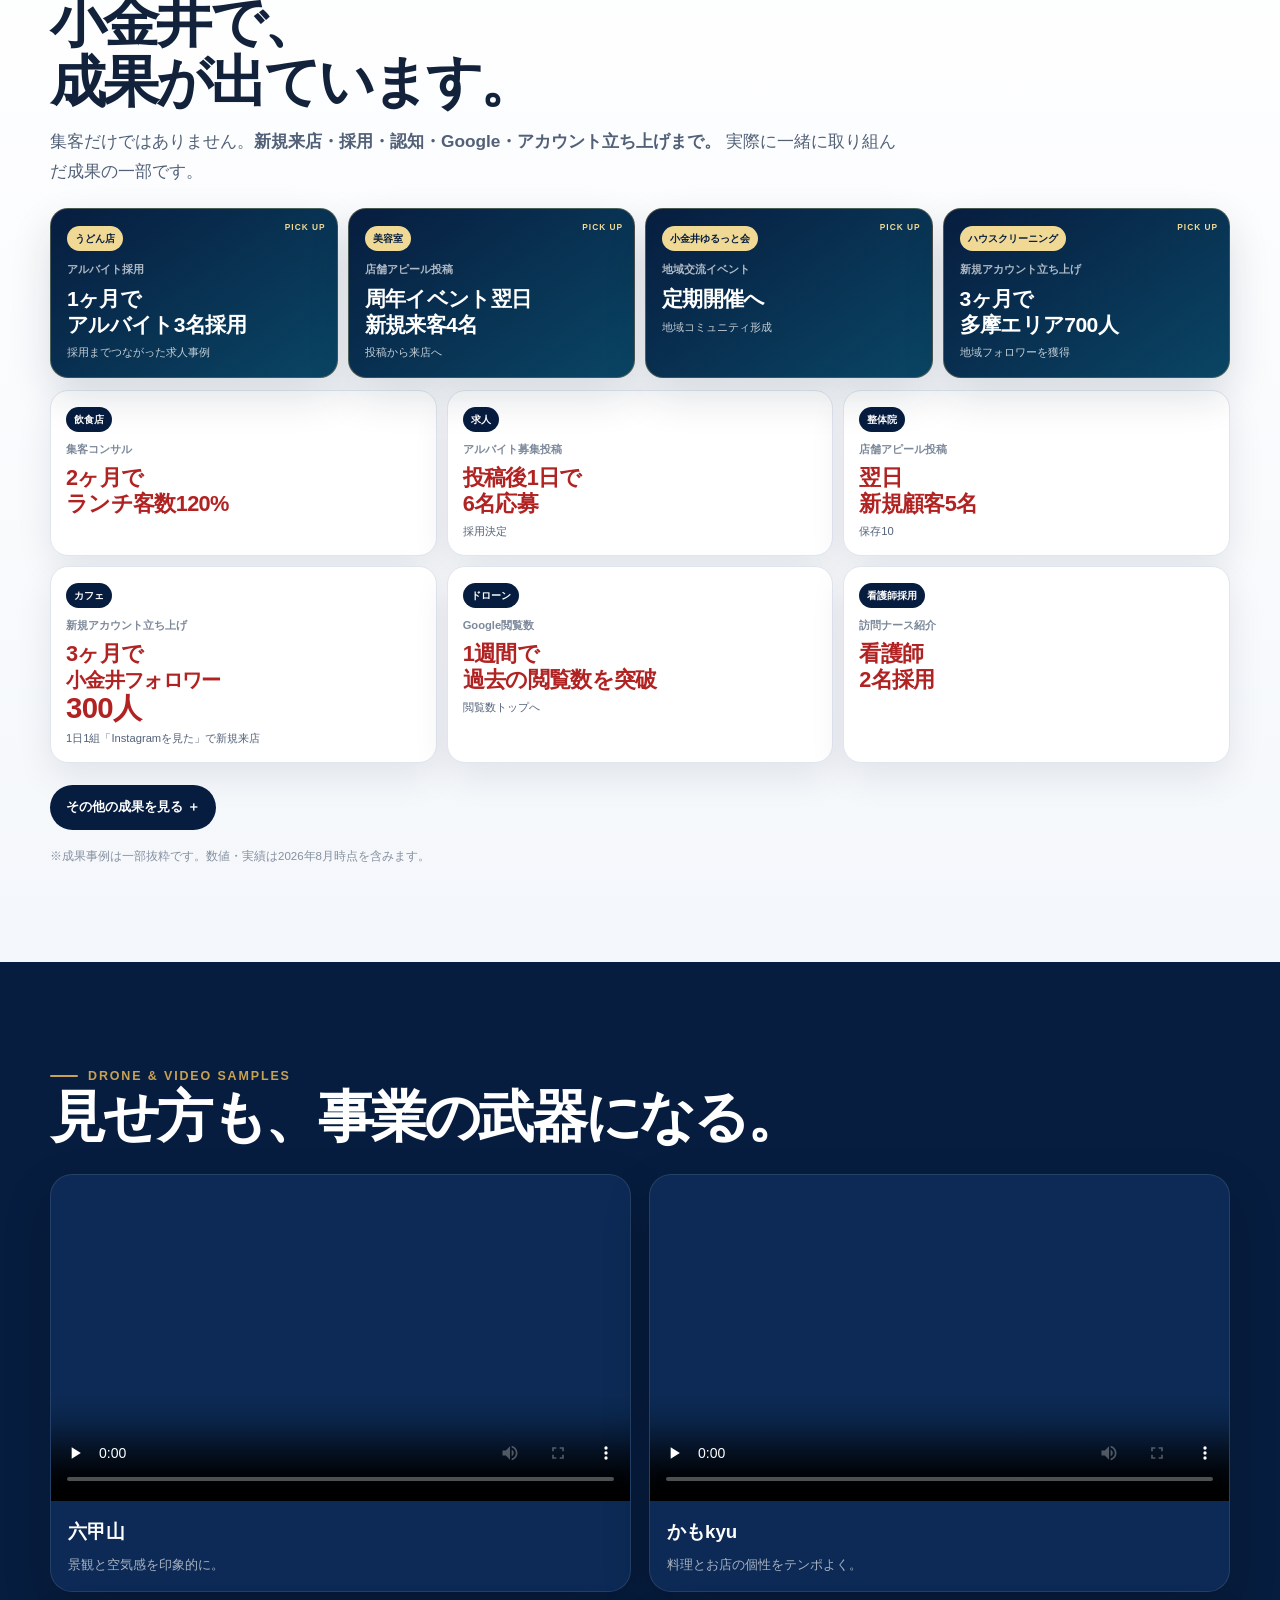
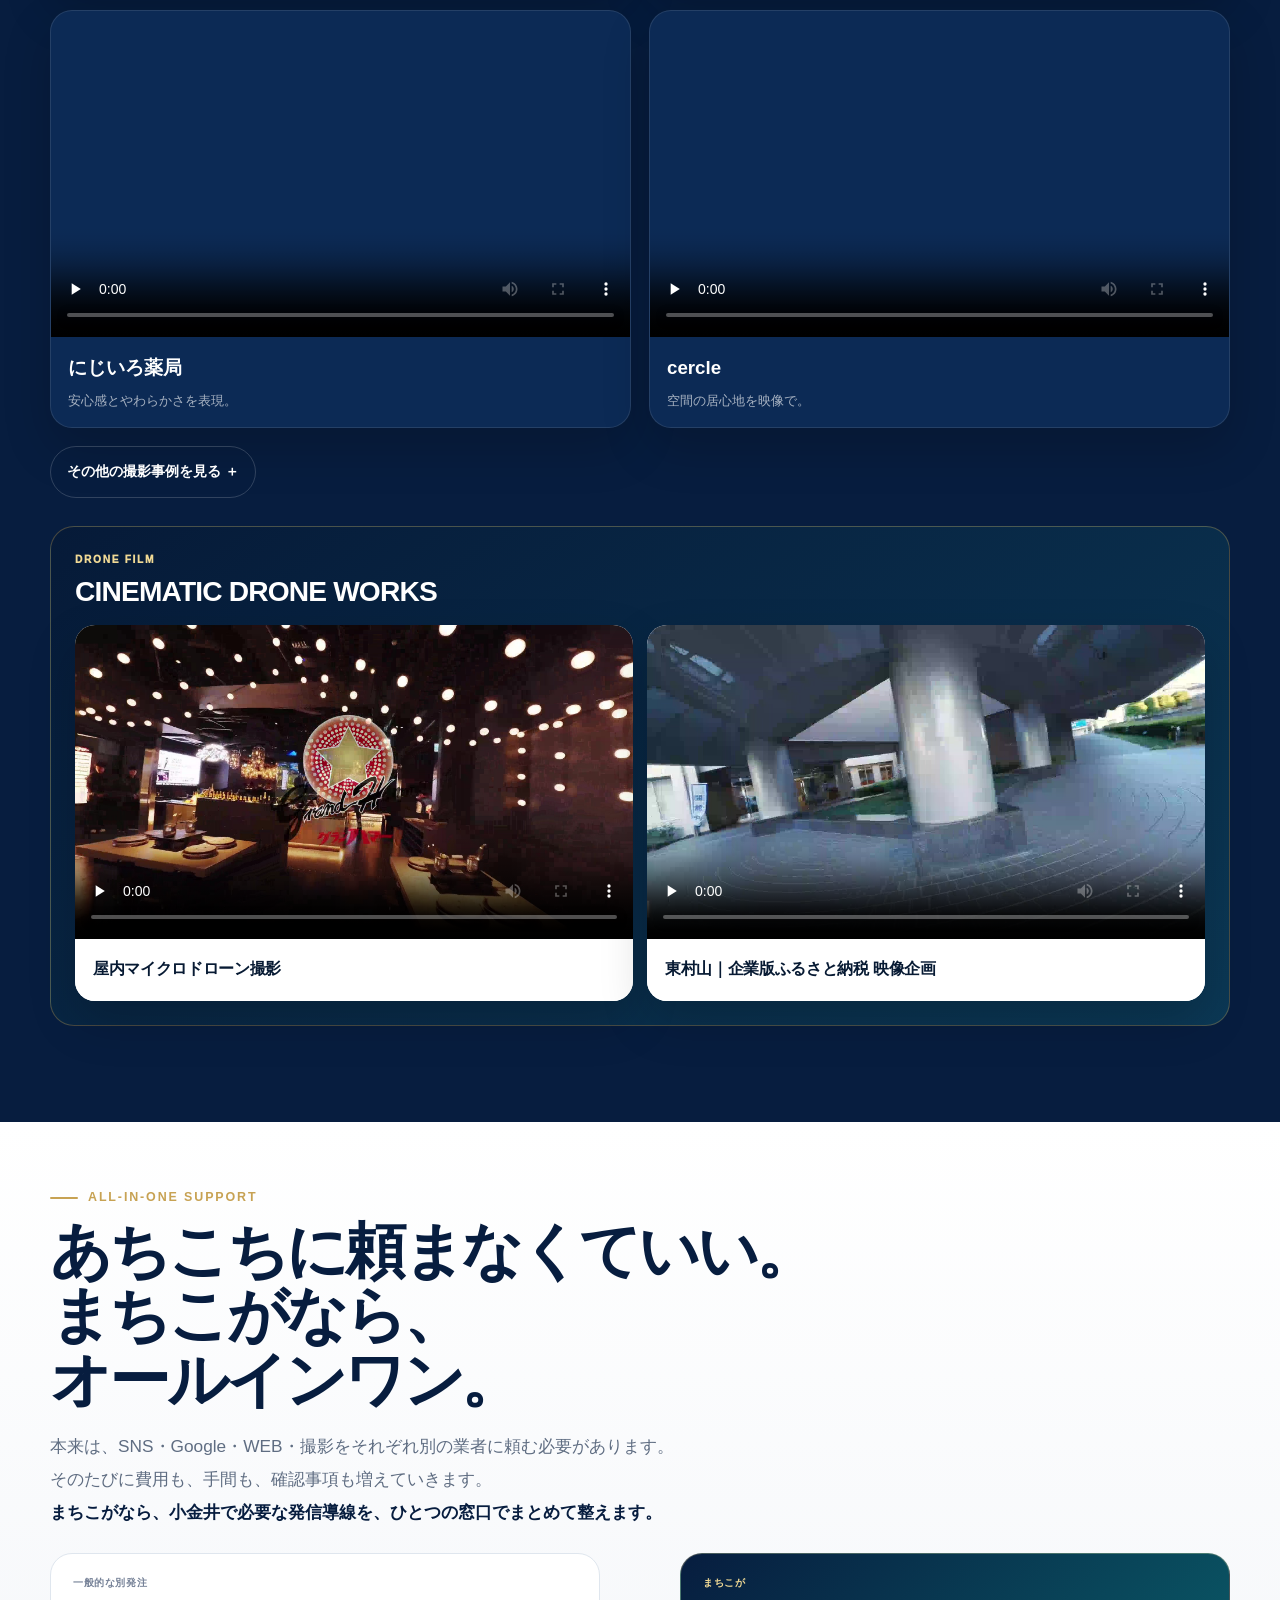
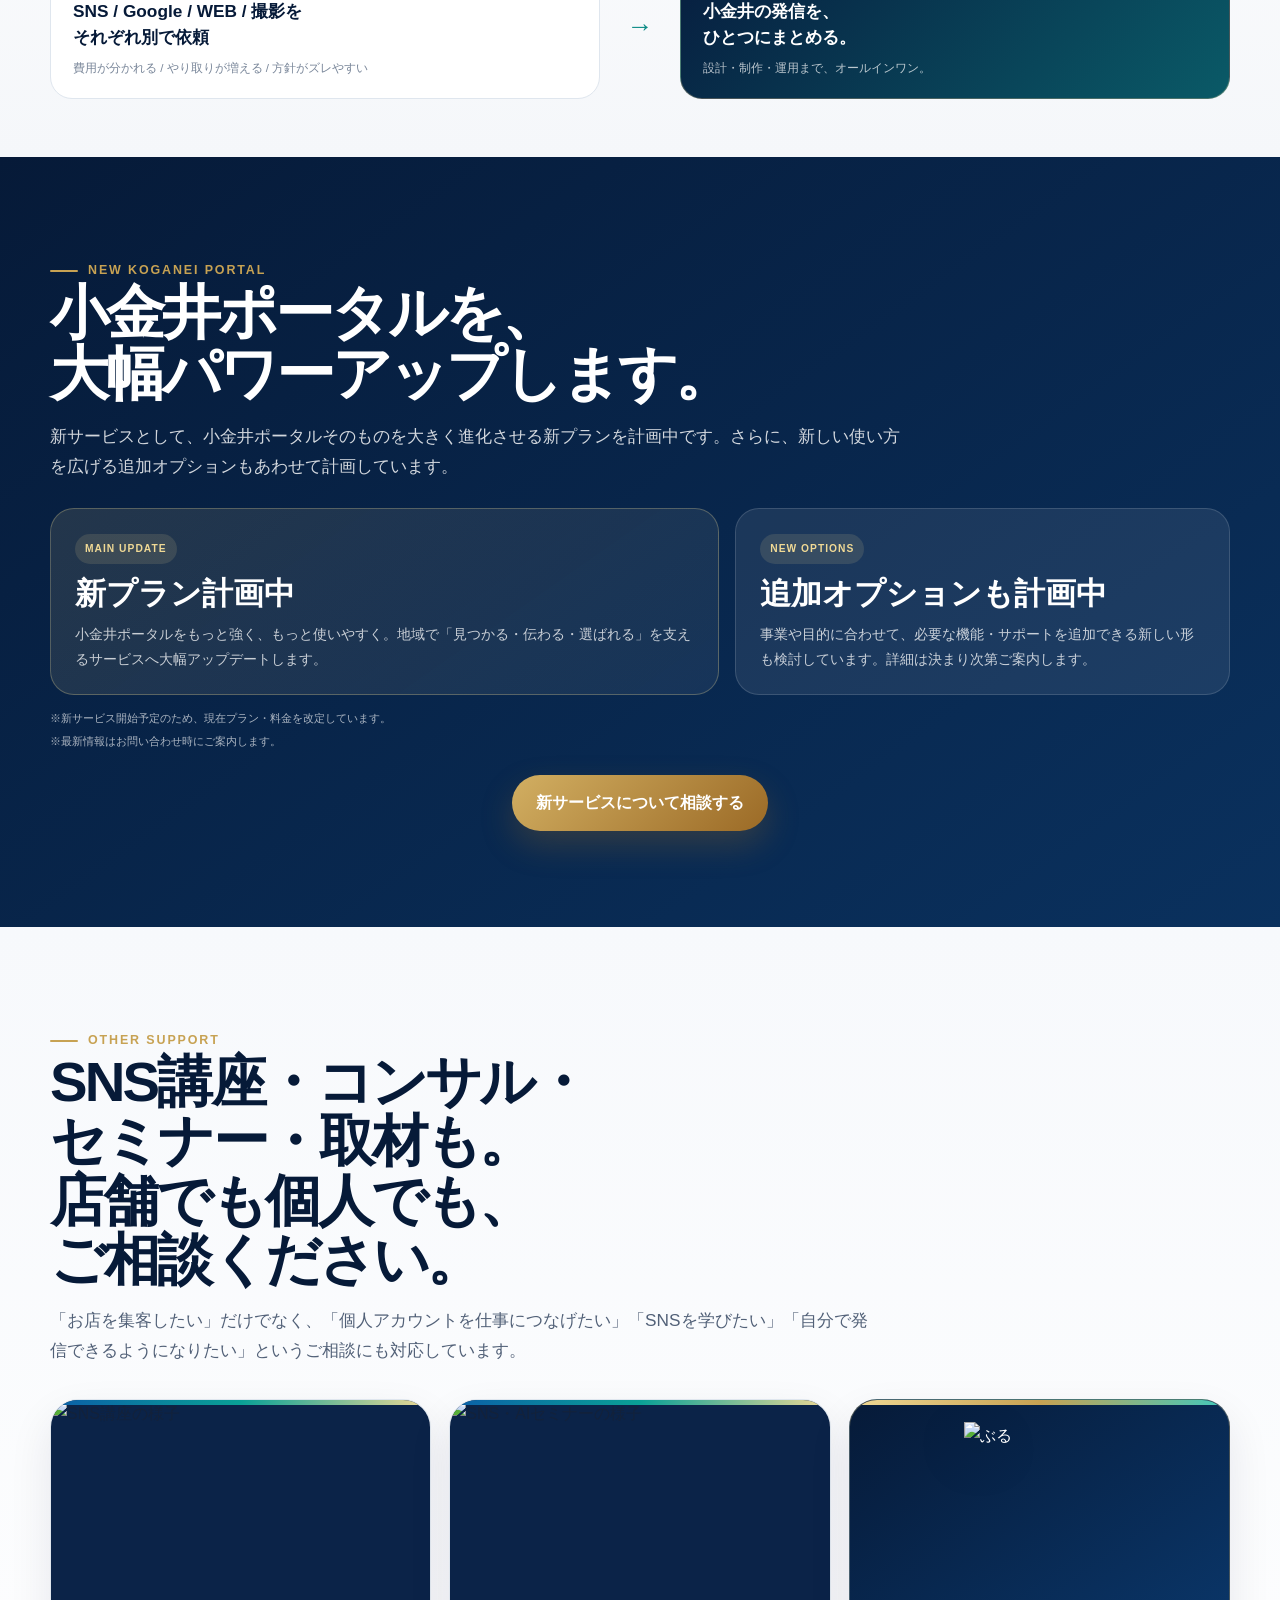
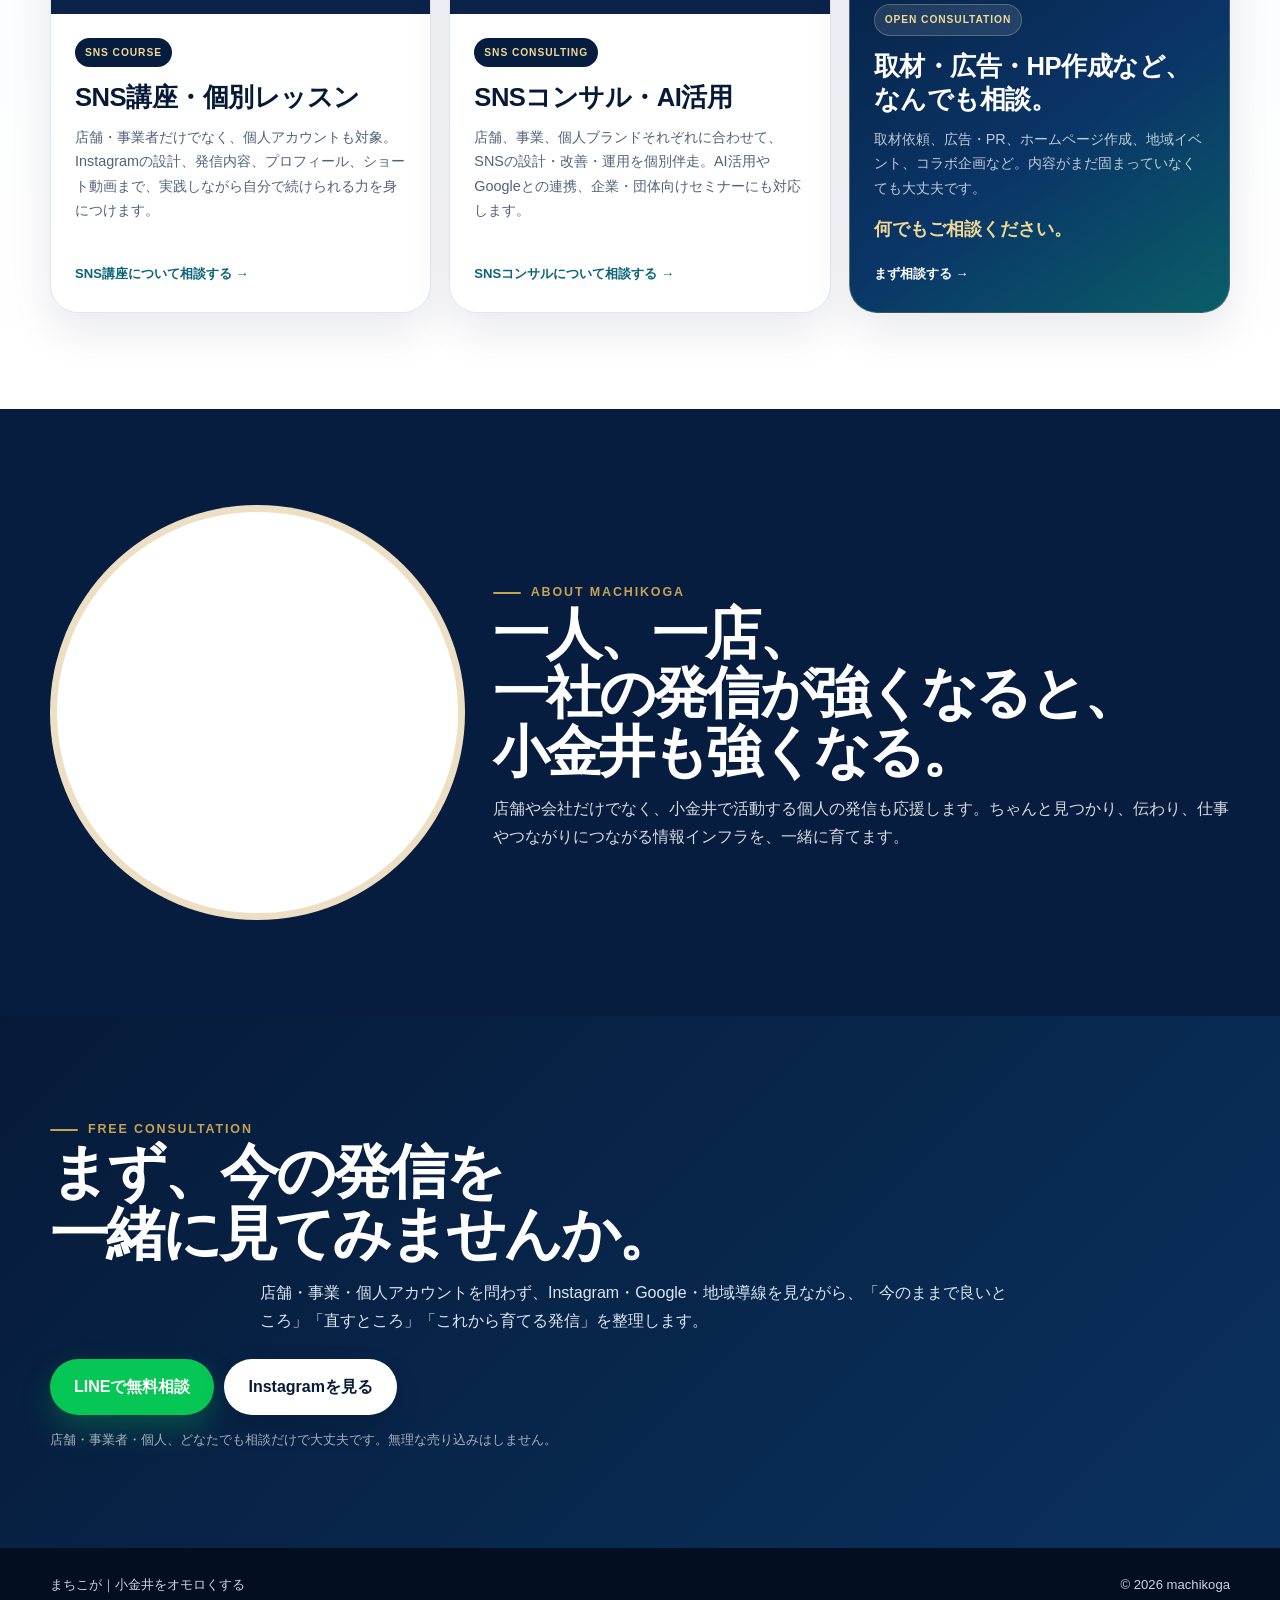
==== commit 841681af: "Refresh generated site [skip ci]" ====
--- a/public/index.html
+++ b/public/index.html
@@ -516,6 +516,32 @@
 
 
 /* V68 WHY AI PREMIUM */
+
+/* WHY NOW SIMPLE V73 */
+.why-simple{background:linear-gradient(180deg,#fff,#f6f8fb)}
+.why-simple-head{text-align:left;max-width:820px;margin-bottom:30px}
+.why-simple-head h2{margin-top:10px;color:var(--navy);font-size:clamp(2.8rem,5.6vw,5.1rem);line-height:1.02;letter-spacing:-.055em}
+.why-simple-head p{margin-top:16px;color:#53647c;font-size:1.12rem;line-height:1.8}
+.why-simple-head p strong{color:var(--navy)}
+.why-simple-list{display:grid;gap:14px}
+.why-simple-list article{display:grid;grid-template-columns:74px 1fr;gap:18px;align-items:center;padding:22px 24px;border-radius:22px;background:#fff;border:1px solid #dfe6ee;box-shadow:0 12px 28px rgba(5,25,57,.06)}
+.why-simple-no{width:54px;height:54px;border-radius:16px;background:linear-gradient(145deg,#0b2f65,#174a86);color:#fff;display:grid;place-items:center;font-size:.78rem;font-weight:900}
+.why-simple-list article:nth-child(2) .why-simple-no{background:linear-gradient(145deg,#0c7184,#14aaa1)}
+.why-simple-list article:nth-child(3) .why-simple-no{background:linear-gradient(145deg,#986616,#d7a93e)}
+.why-simple-list h3{margin:0;color:var(--navy);font-size:clamp(1.25rem,2vw,1.65rem);line-height:1.3}
+.why-simple-list p{margin:6px 0 0;color:#65748a;font-size:.95rem;line-height:1.65}
+.why-simple-conclusion{margin-top:22px;padding:30px;border-radius:28px;background:linear-gradient(135deg,#061a38,#0a3567);color:#fff}
+.why-simple-conclusion>span{display:inline-flex;padding:6px 10px;border-radius:999px;border:1px solid rgba(240,217,149,.35);color:#f0d995;font-size:.68rem;font-weight:900;letter-spacing:.1em}
+.why-simple-conclusion h3{margin:12px 0 0;color:#fff;font-size:clamp(1.9rem,3.4vw,3.2rem);line-height:1.12}
+.why-simple-conclusion h3 em{font-style:normal;color:#f0d995}
+.why-simple-conclusion p{margin:12px 0 0;color:rgba(255,255,255,.78);font-size:1rem}
+.why-simple-conclusion p strong{color:#fff}
+@media(max-width:700px){
+  .why-simple-list article{grid-template-columns:56px 1fr;padding:18px}
+  .why-simple-no{width:46px;height:46px;border-radius:14px}
+  .why-simple-head h2{font-size:clamp(2.2rem,11vw,3.4rem)}
+}
+
 
 /* ---------- WHY NOW ---------- */
 .why-premium{background:linear-gradient(180deg,#ffffff 0%,#f4f7fb 100%)}
@@ -2439,6 +2465,10 @@
 
 
 
+
+
+
+
 <style id="reach-v70-style">
 /* V71 SIMPLE REACH DESIGN */
 .reach-v71{background:#fff!important;padding:82px 0!important}
@@ -2657,6 +2687,9 @@
 
 
 
+
+
+
 <main>
 <section class="hero" id="top"><div class="hero-media" id="heroSlides"></div><div class="hero-overlay"></div><div class="hero-grid"></div><div class="container hero-in"><div class="hero-copy"><div class="hero-motto">小金井をオモロく。</div><span class="kicker">KOGANEI LOCAL BRANDING</span><h1><span class="hero-line">小金井で<em>強くなる。</em></span><span class="hero-line">小金井を<em>強くする。</em></span></h1><p class="lead">SNSをもっと頑張るのではなく、<strong>今ある発信を、小金井で強くする。</strong><br>Instagram × Google × 地域をつなぎ、自分たちに残る集客資産を育てます。</p><div class="hero-actions"><a class="btn gold" href="#contact">無料で相談する</a><a class="btn white" href="#samples">実績・事例を見る</a></div><div class="hero-pr"><div class="pr-card one"><div class="label">PR POINT 01</div><strong>自前の情報インフラを育てる。</strong><span>Instagram・Google・地域導線をつなぐ</span></div><div class="pr-card two"><div class="label">PR POINT 02</div><strong>今の発信を、小金井で数倍強くする。</strong><span>新しい努力より、今の努力の価値を上げる</span></div></div></div><aside class="hero-side"><img class="hero-buru" src="assets/buru-hero-navy.webp?v=20260910-final" alt="まちこが ぶる"><div class="hero-bubble"><p class="hero-bubble-main">頑張る量を増やすのではなく、<br><span>今の発信の価値を上げる。</span></p><p class="hero-bubble-sub">小金井で見つかり、選ばれる仕組みを一緒につくります。</p></div></aside></div></section>
 <div class="proof-wrap"><div class="container"><div class="proof">
@@ -2670,14 +2703,14 @@
 <article class="card empathy-card"><span class="kicker">FOR SHOPS, BUSINESS & CREATORS</span><h3>発信を強くしたい。<br><span class="gold">でも、何から整えればいいか分からない。</span></h3><p>店舗や事業の集客はもちろん、個人のInstagram・活動アカウントも対象です。SNSを仕事につなげたい、発信を育てたい、学びながら自分で続けたい。そんな相談にも対応します。</p></article>
 <aside class="buru-tip buru-tip-final"><img src="assets/buru-v67.webp" alt="ぶる"><div><strong class="focus-message"><span>社長は、</span><em>本業に集中してください。</em></strong><p>店舗・会社・個人を問わず、今ある発信を「残る資産」に変える仕組みを、ぶるが一緒に設計します。</p></div></aside>
 </div></section>
-<section class="section why why-premium" id="why"><div class="container">
-<div class="why-premium-head"><div><span class="kicker">WHY NOW</span><h2>なぜ、今整えるのか。</h2></div><p class="why-premium-lead">お店の価値ではなく、<strong>「見つけられ方」</strong>で差がつく時代です。<br>SNS・Google・地域発信をつなぎ、選ばれる入口を整えます。</p></div>
-<div class="why-reasons">
-<article class="why-reason"><div class="why-reason-top"><span class="why-icon why-icon-ai">AI</span><span class="why-no">01</span></div><h3>AIに伝わる情報を増やす</h3><p>SNS・Google・写真・更新情報が揃うほど、AIにも店の特徴が伝わりやすくなります。</p><div class="why-outcome">情報を整える <b>→</b> 候補に入りやすくなる</div></article>
-<article class="why-reason"><div class="why-reason-top"><span class="why-icon why-icon-google">G</span><span class="why-no">02</span></div><h3>Googleで、先に見つかる店へ</h3><p>検索・地図・口コミ・写真が整っているほど、比較のスタート地点に立ちやすくなります。</p><div class="why-outcome">見つかる <b>→</b> 良さを知ってもらえる</div></article>
-<article class="why-reason"><div class="why-reason-top"><span class="why-icon why-icon-local">↗</span><span class="why-no">03</span></div><h3>地域の中で、選ばれる土台をつくる</h3><p>発信・検索・口コミがつながると、小金井の中で選ばれる理由が積み上がります。</p><div class="why-outcome">店の差だけでなく、<b>見つかり方の差</b></div></article>
+<section class="section why why-simple" id="why"><div class="container">
+<div class="why-simple-head"><span class="kicker">WHY NOW</span><h2>なぜ、今整えるのか。</h2><p>良い店でも、<strong>見つけてもらえなければ選ばれない。</strong></p></div>
+<div class="why-simple-list">
+  <article><span class="why-simple-no">01</span><div><h3>AIに伝わる情報を増やす</h3><p>SNS・Google・写真・店舗情報を整える。</p></div></article>
+  <article><span class="why-simple-no">02</span><div><h3>Googleで見つかる状態をつくる</h3><p>検索・地図・口コミから、見つかる入口を増やす。</p></div></article>
+  <article><span class="why-simple-no">03</span><div><h3>小金井で選ばれる土台をつくる</h3><p>地域で何度も見つけてもらえる状態にする。</p></div></article>
 </div>
-<div class="why-conclusion"><div class="why-conclusion-copy"><span class="why-conclusion-label">THE POINT</span><h3>良い店だからこそ、<br><em>見つかる仕組み</em>まで整える。</h3><p>必要なのは、投稿数を増やすことではなく、<strong>小金井で見つかる入口を持つこと。</strong></p></div><div class="why-entry-grid"><div><span>01</span><b>Google検索</b></div><div><span>02</span><b>Googleマップ</b></div><div><span>03</span><b>Instagram</b></div><div><span>04</span><b>AI検索</b></div></div></div>
+<div class="why-simple-conclusion"><span>THE POINT</span><h3>良い店だからこそ、<br><em>「見つかる仕組み」</em>まで整える。</h3><p>投稿を増やすのではなく、<strong>見つかる入口を増やす。</strong></p></div>
 </div></section>
 <section class="section stock-ai-simple stock-v73" id="ai">
   <div class="container">
@@ -2789,6 +2822,7 @@
     </div>
   </div>
 </section>
+
 
 
 
@@ -3231,6 +3265,9 @@
 
 
 
+
+
+
 <script id="mobileMenuScript">
 (() => {
   const button = document.getElementById('menuToggle');
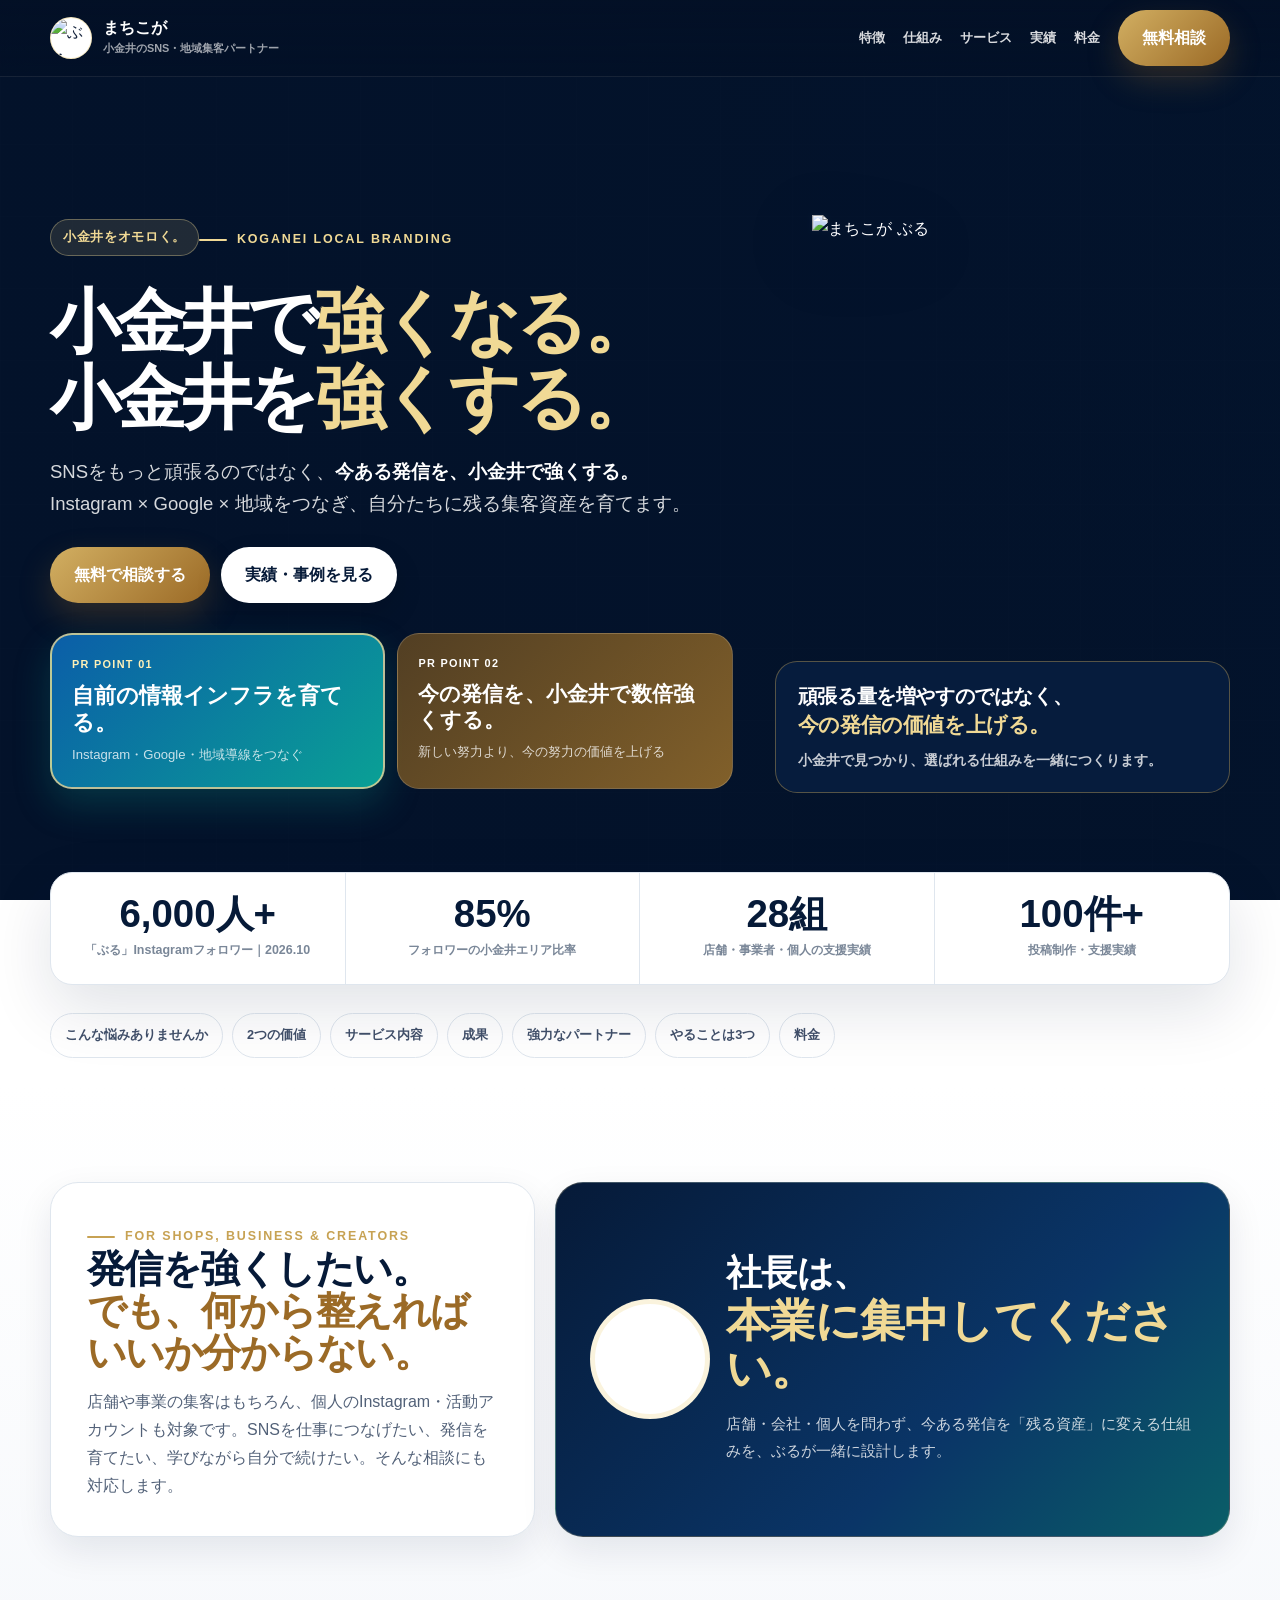
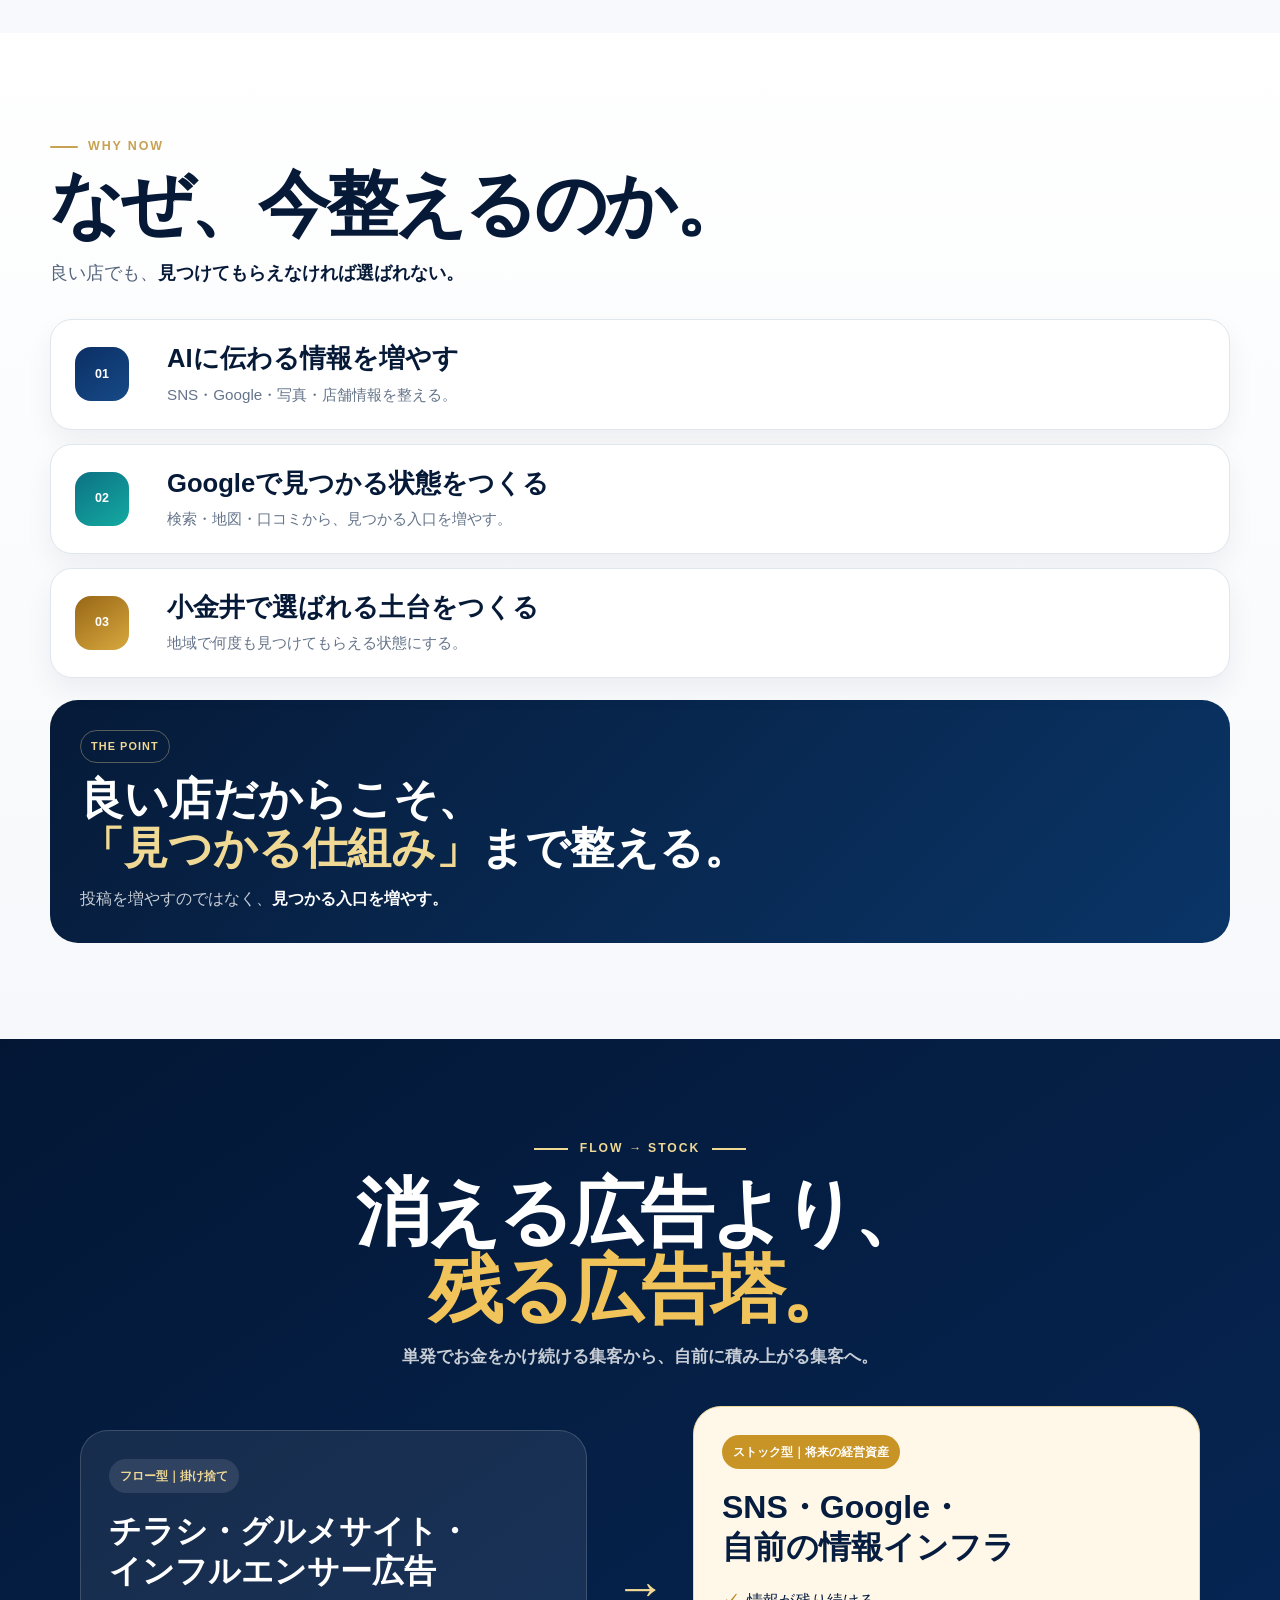
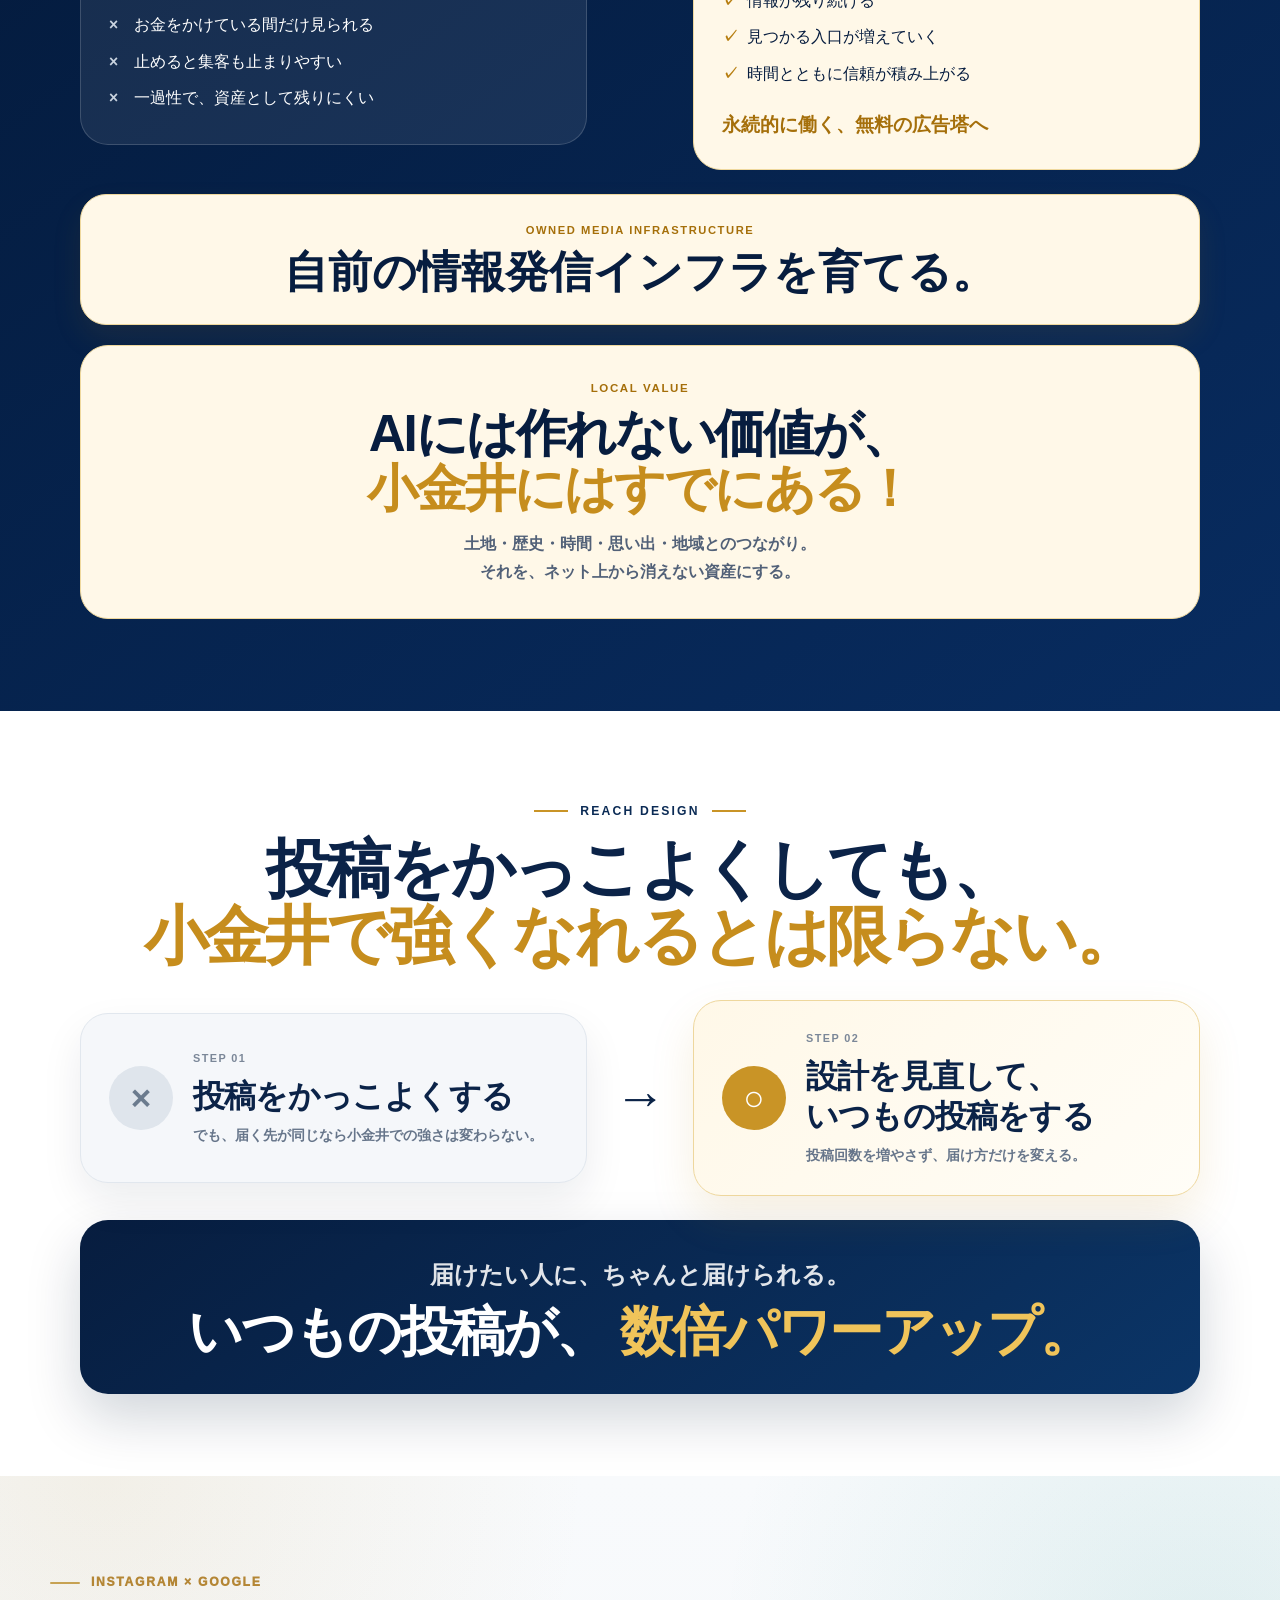
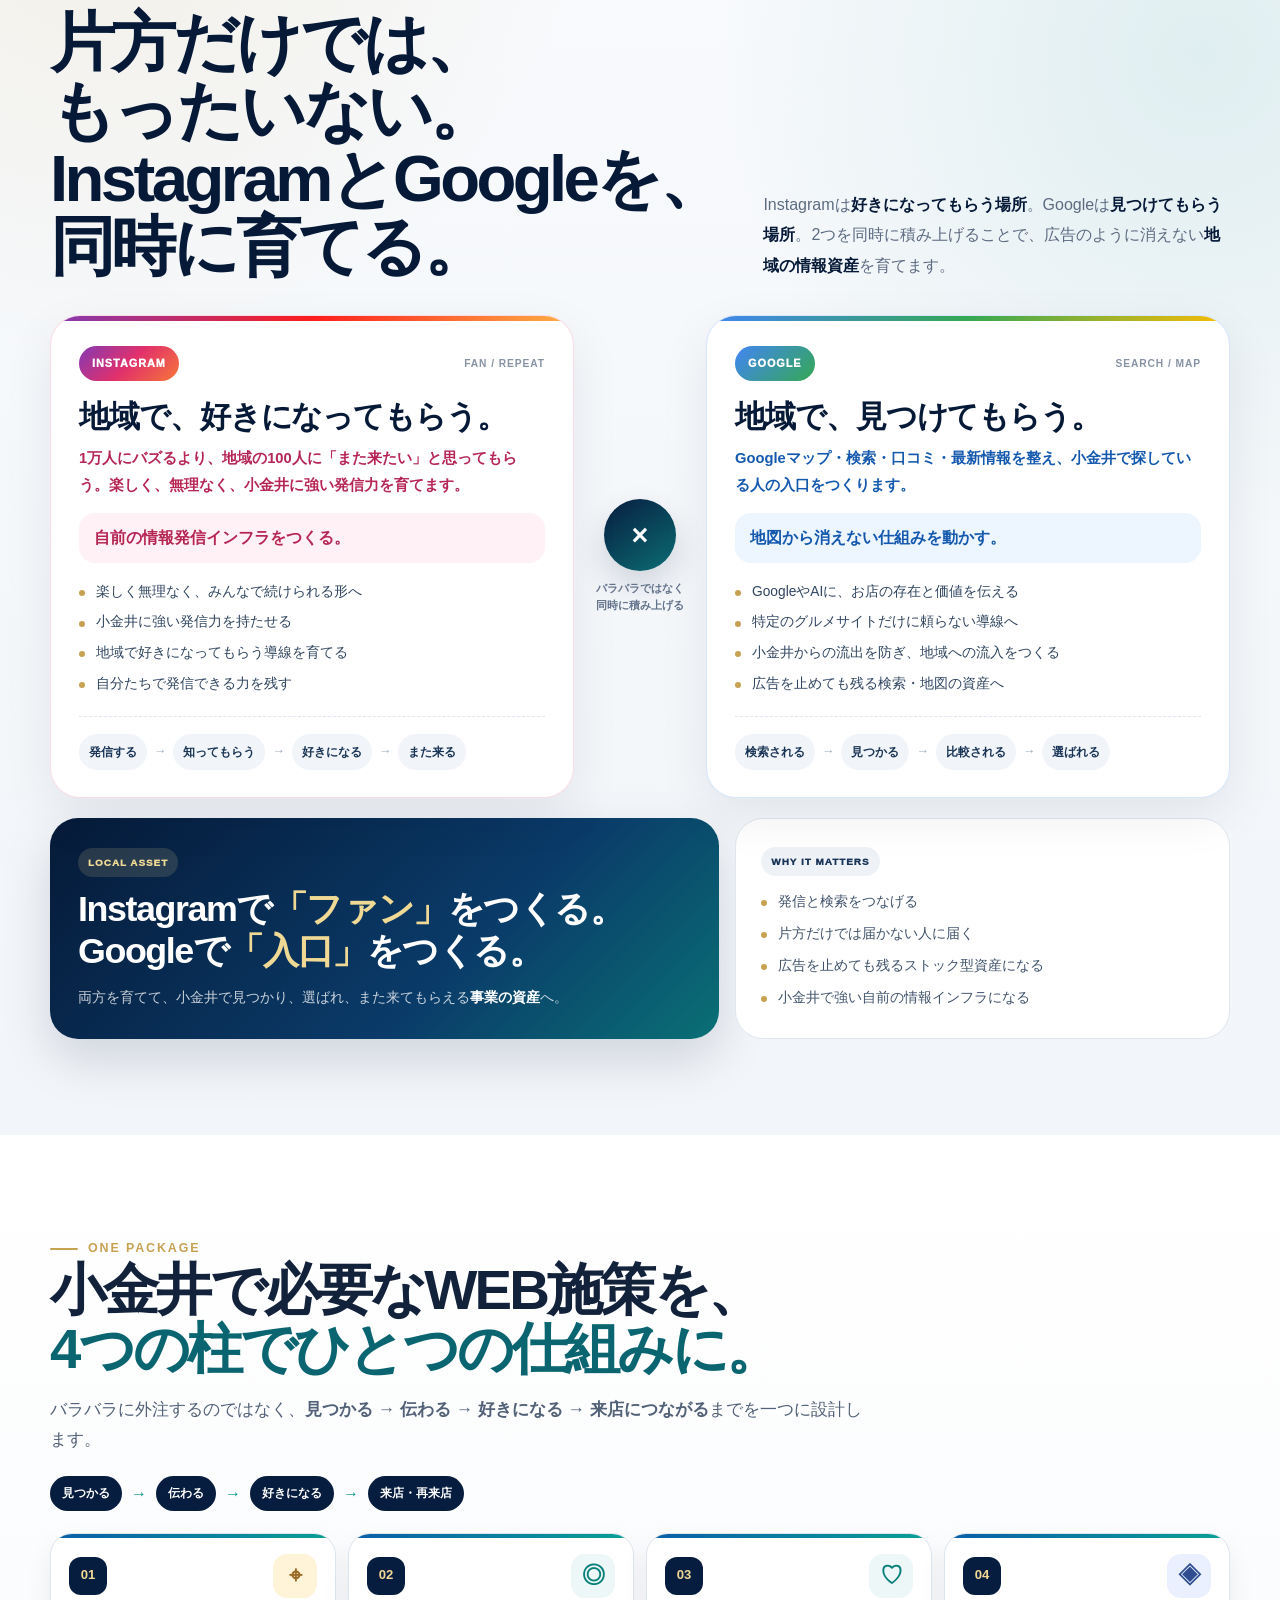
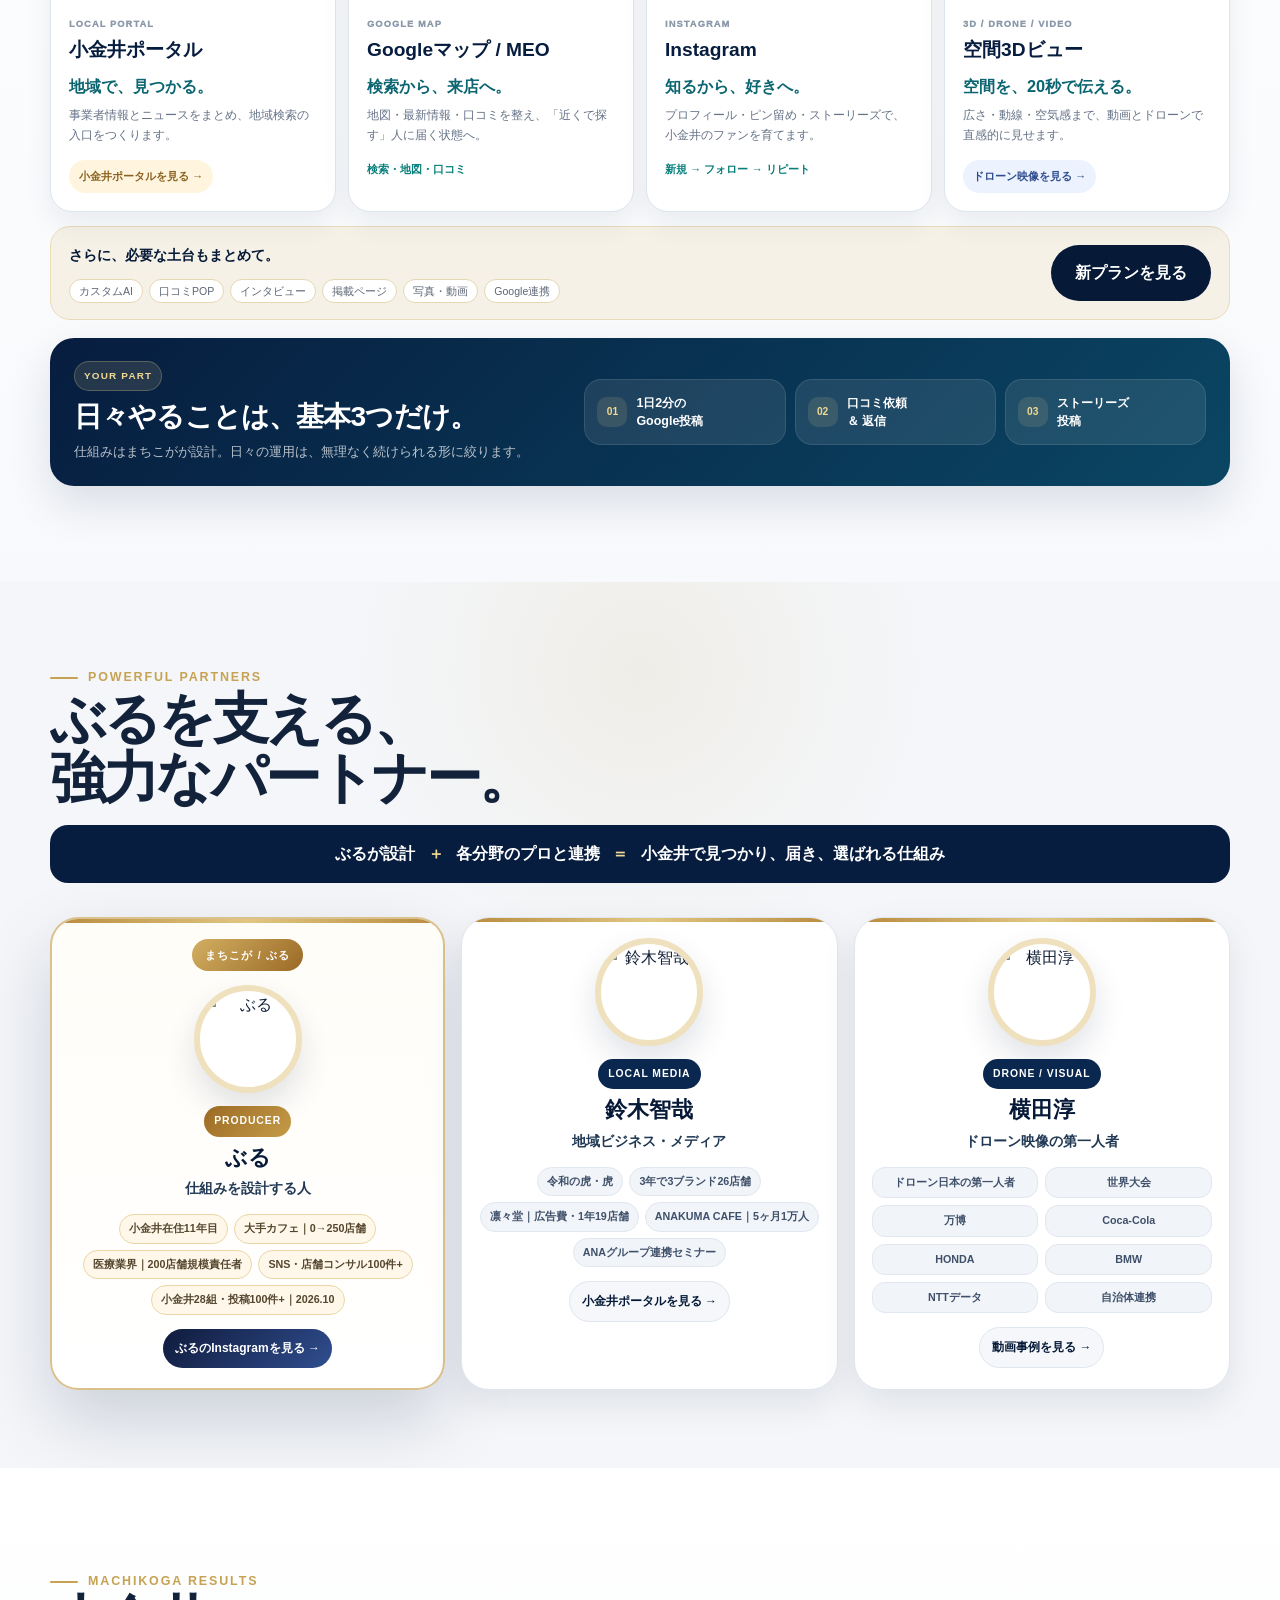
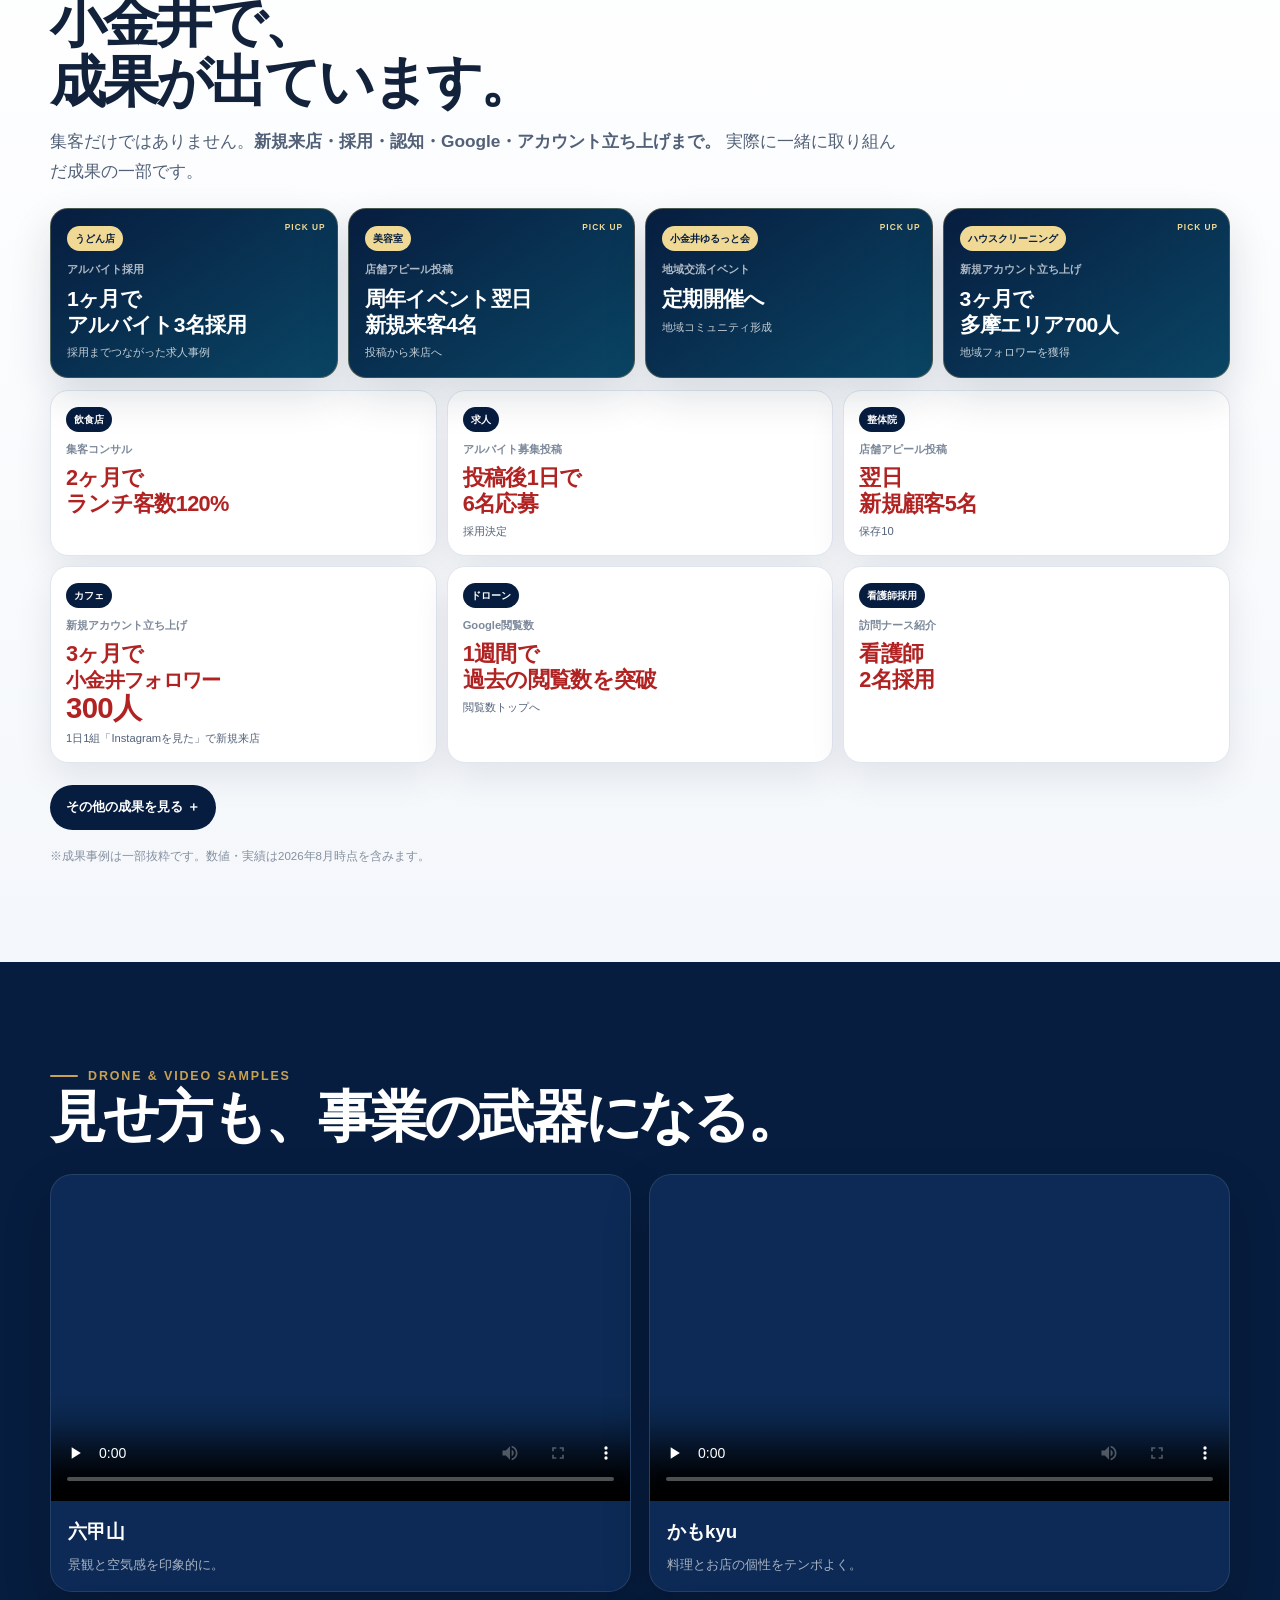
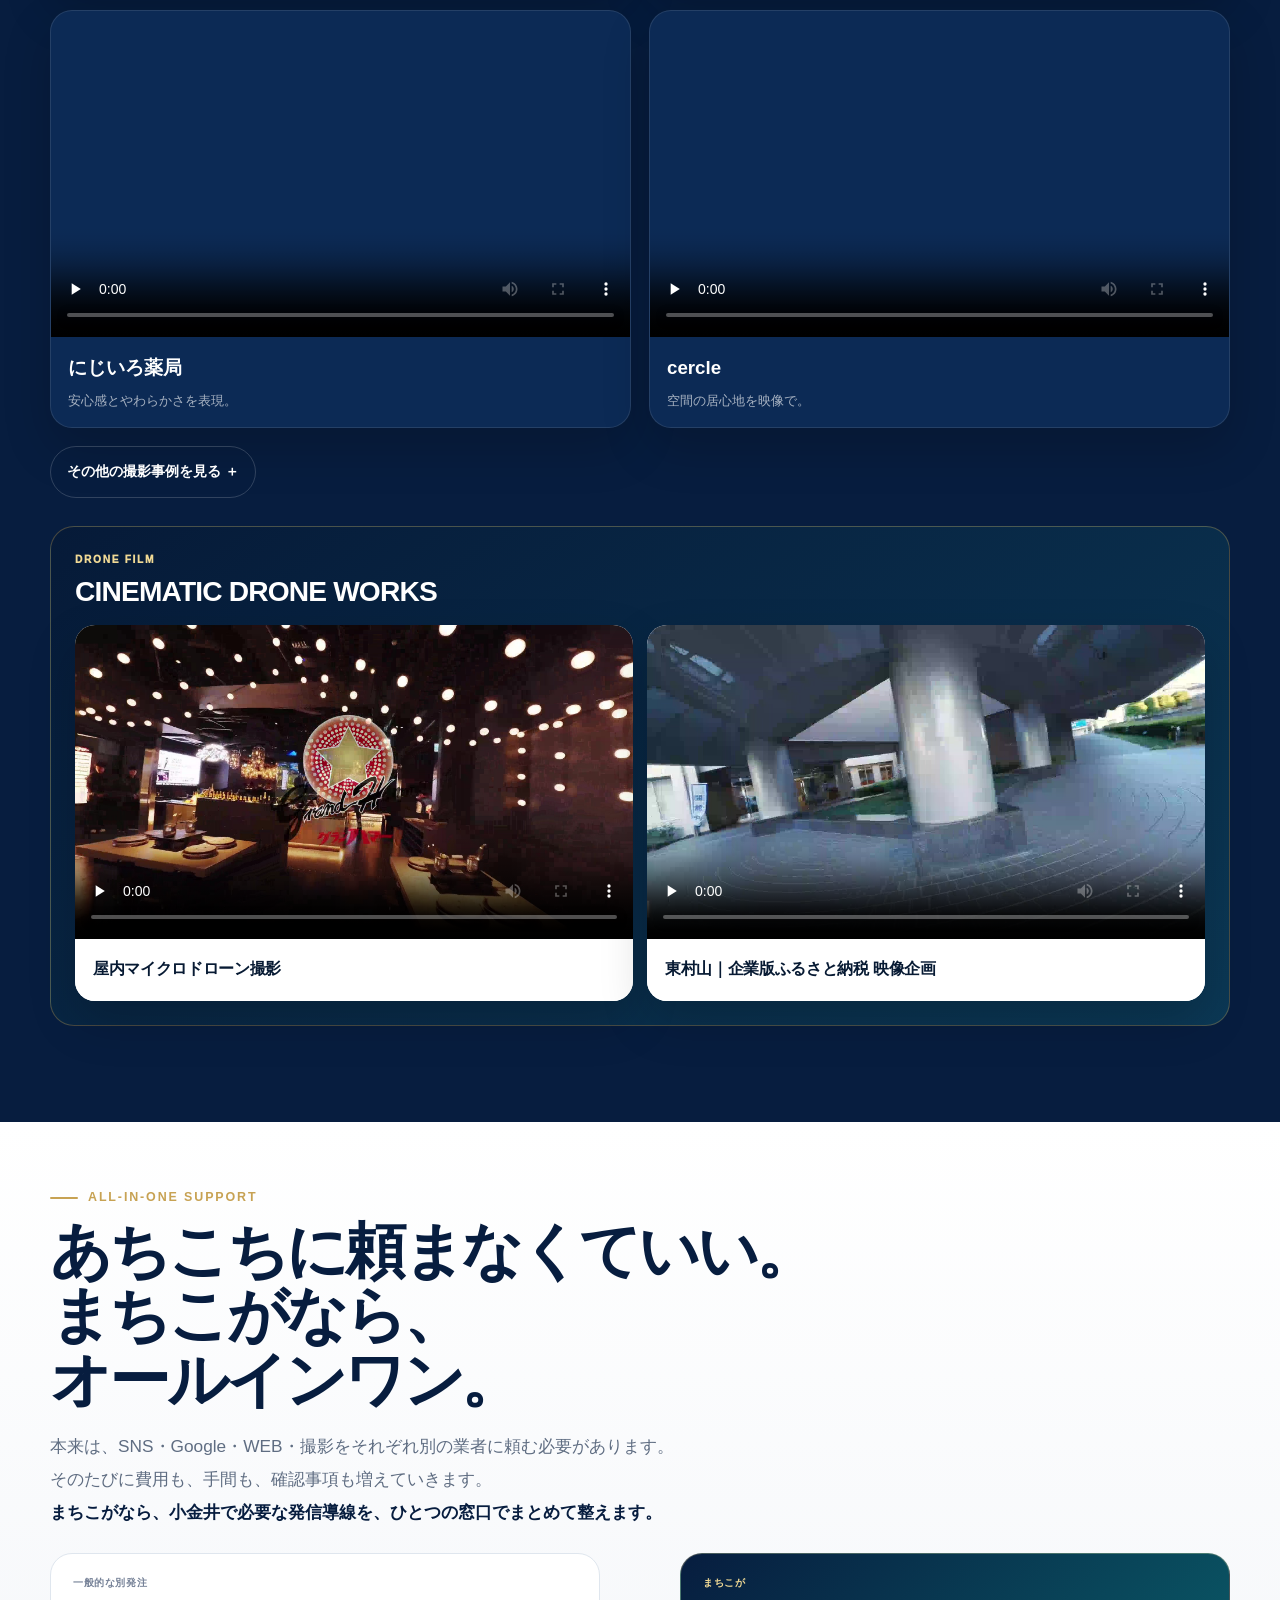
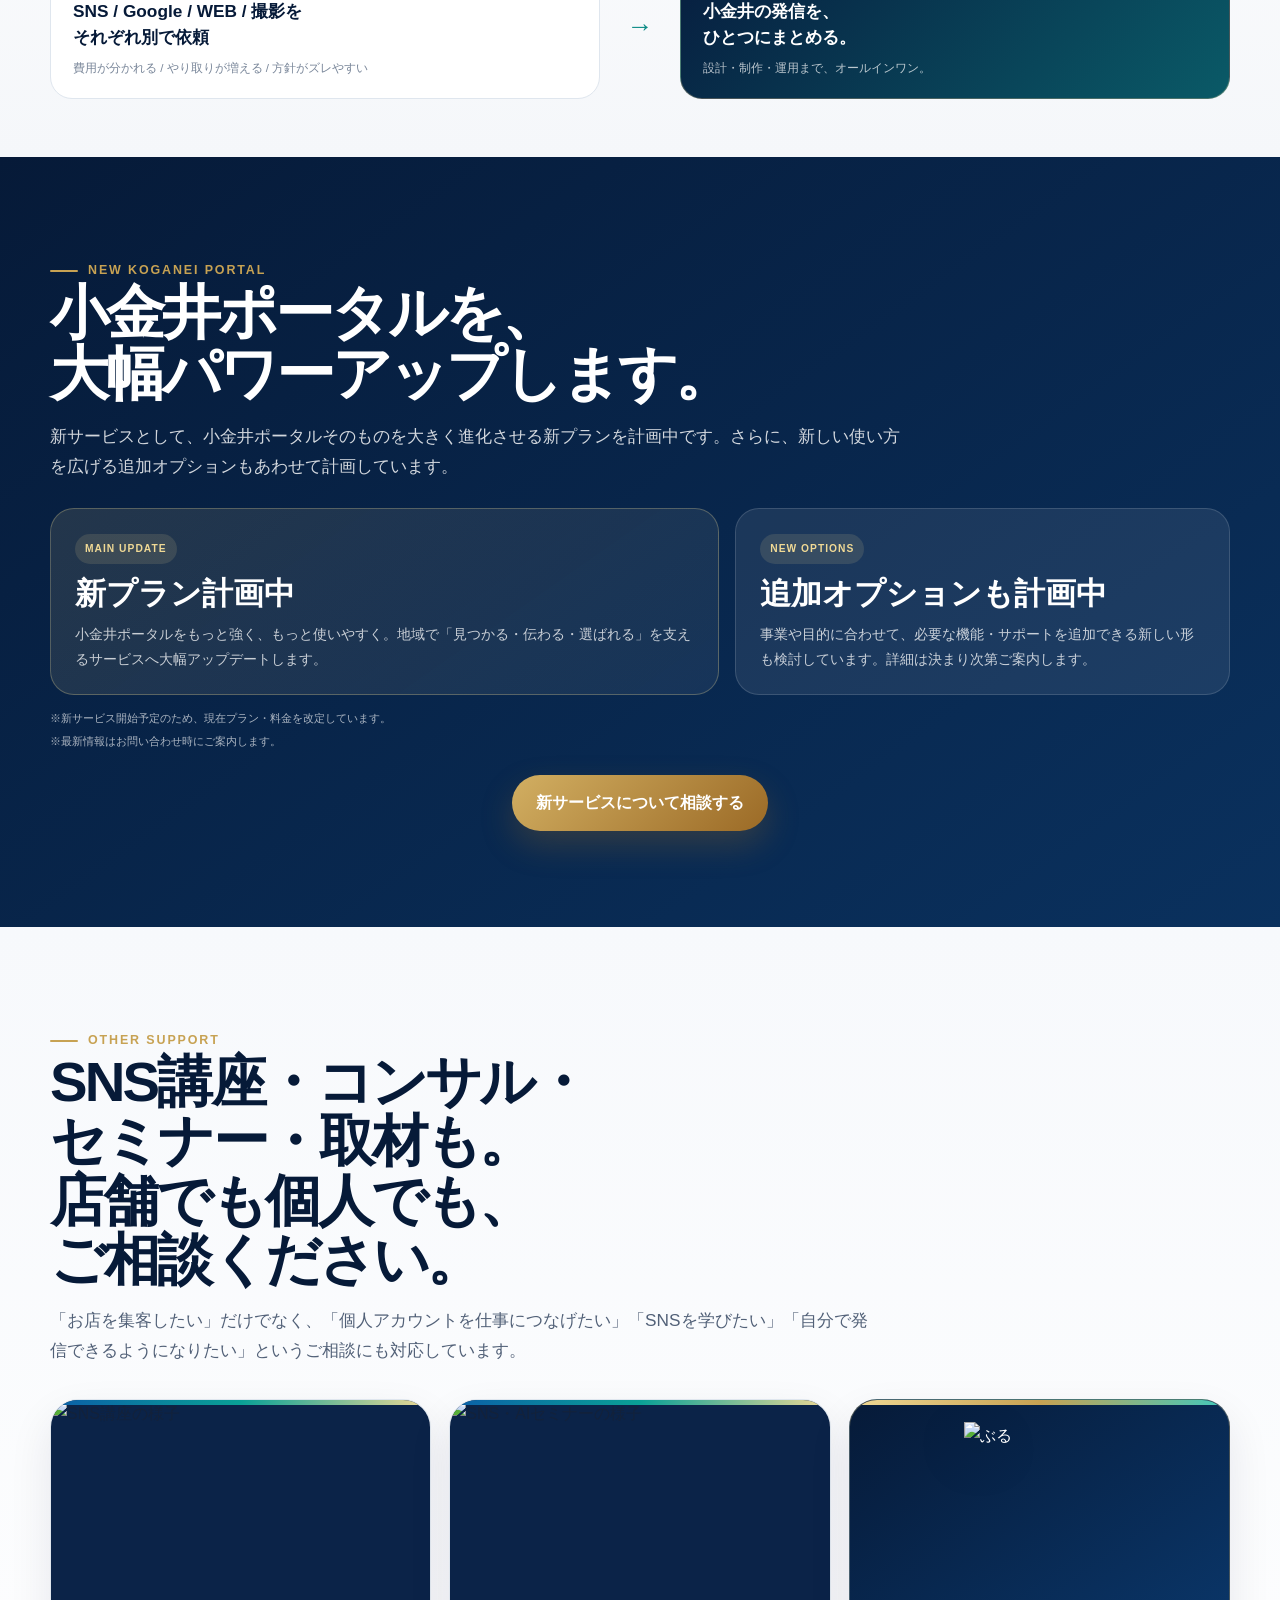
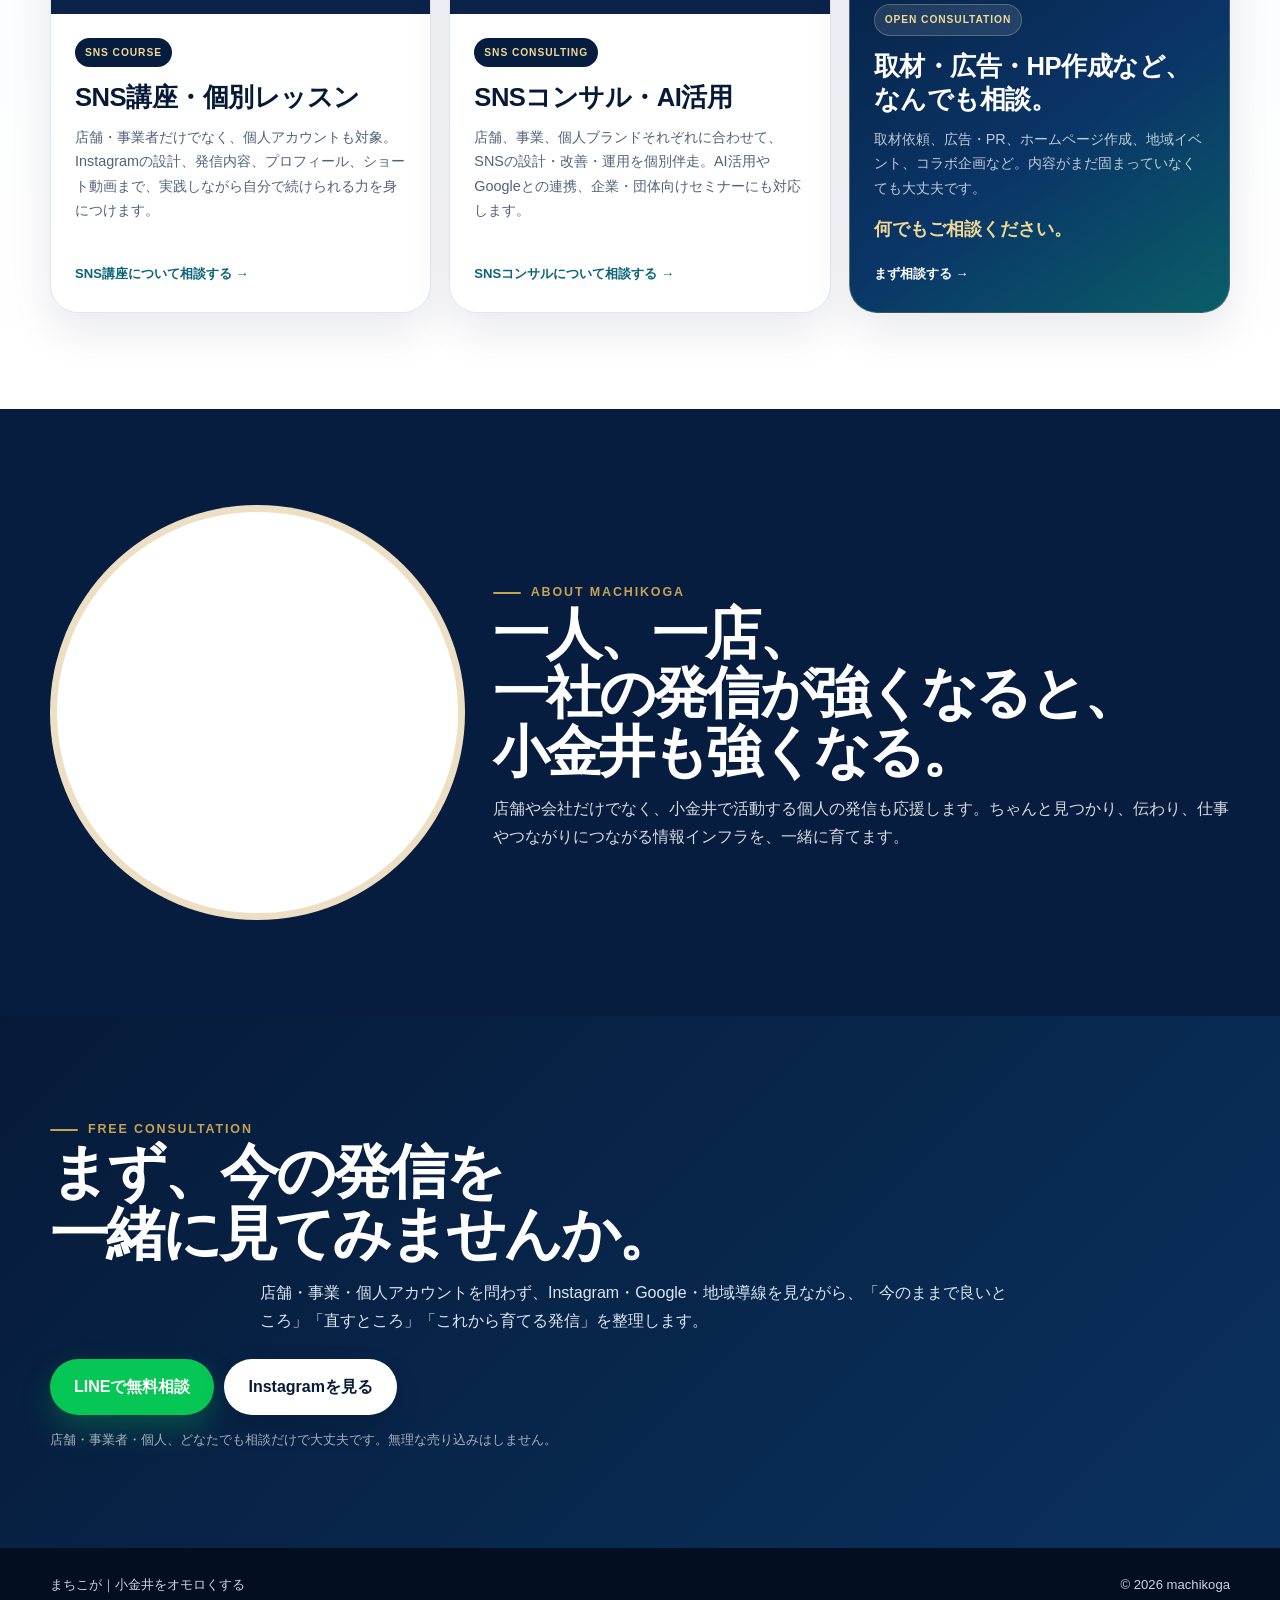
==== commit e82f9e2e: "Refresh generated site [skip ci]" ====
--- a/public/index.html
+++ b/public/index.html
@@ -2469,6 +2469,10 @@
 
 
 
+
+
+
+
 <style id="reach-v70-style">
 /* V71 SIMPLE REACH DESIGN */
 .reach-v71{background:#fff!important;padding:82px 0!important}
@@ -2535,9 +2539,9 @@
 .stock-v73-stock strong{margin-top:auto!important;padding-top:22px!important;color:#a56f0a!important;font-size:1.18rem!important}
 .stock-v73-arrow{text-align:center!important;font-size:3.2rem!important;font-weight:900!important;color:#f0d995!important}
 
-.stock-v73-infra{margin-top:24px!important;padding:26px!important;border-radius:26px!important;background:rgba(255,255,255,.09)!important;border:1px solid rgba(255,255,255,.16)!important;text-align:center!important}
-.stock-v73-infra span{display:block!important;color:#f0d995!important;font-size:.7rem!important;font-weight:900!important;letter-spacing:.14em!important}
-.stock-v73-infra h3{margin:7px 0 0!important;color:#fff!important;font-size:clamp(1.8rem,3.4vw,3.1rem)!important;line-height:1.15!important}
+.stock-v73-infra{margin-top:24px!important;padding:26px!important;border-radius:26px!important;background:#fff8e8!important;border:1px solid #efd89d!important;text-align:center!important;box-shadow:0 14px 30px rgba(188,130,19,.10)!important}
+.stock-v73-infra span{display:block!important;color:#a56f0a!important;font-size:.7rem!important;font-weight:900!important;letter-spacing:.14em!important}
+.stock-v73-infra h3{margin:7px 0 0!important;color:#071d3f!important;font-size:clamp(1.8rem,3.4vw,3.1rem)!important;line-height:1.15!important}
 
 .stock-v73-ai{margin-top:20px!important;padding:32px 28px!important;border-radius:28px!important;background:#fff8e8!important;border:1px solid #efd89d!important;text-align:center!important;color:#071d3f!important}
 .stock-v73-ai>span{display:block!important;color:#a56f0a!important;font-size:.72rem!important;font-weight:900!important;letter-spacing:.14em!important}
@@ -2569,6 +2573,9 @@
   <a href="#pricing"><span>05</span><b>料金</b></a>
   <a class="mobile-menu-cta" href="#contact"><b>無料相談する</b><i>→</i></a>
 </aside>
+
+
+
 
 
 
@@ -2822,6 +2829,7 @@
     </div>
   </div>
 </section>
+
 
 
 
@@ -3268,6 +3276,9 @@
 
 
 
+
+
+
 <script id="mobileMenuScript">
 (() => {
   const button = document.getElementById('menuToggle');
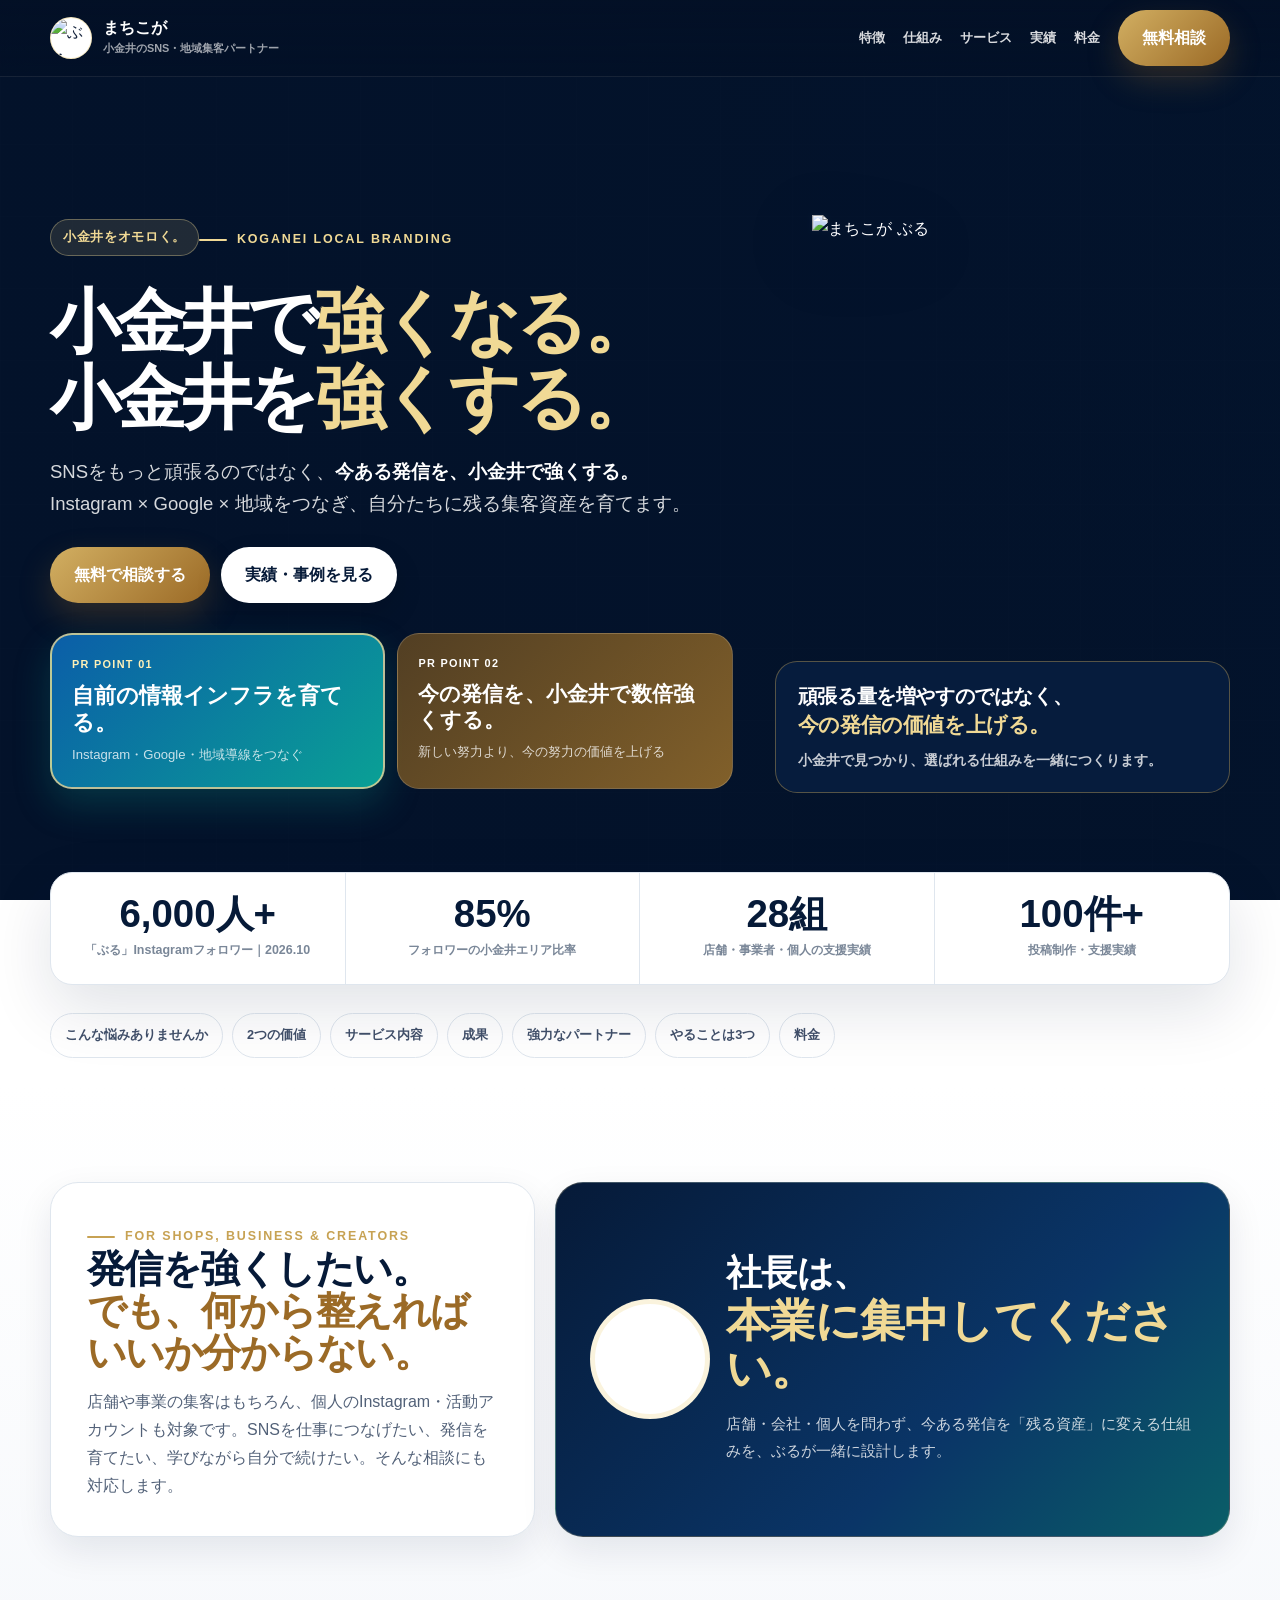
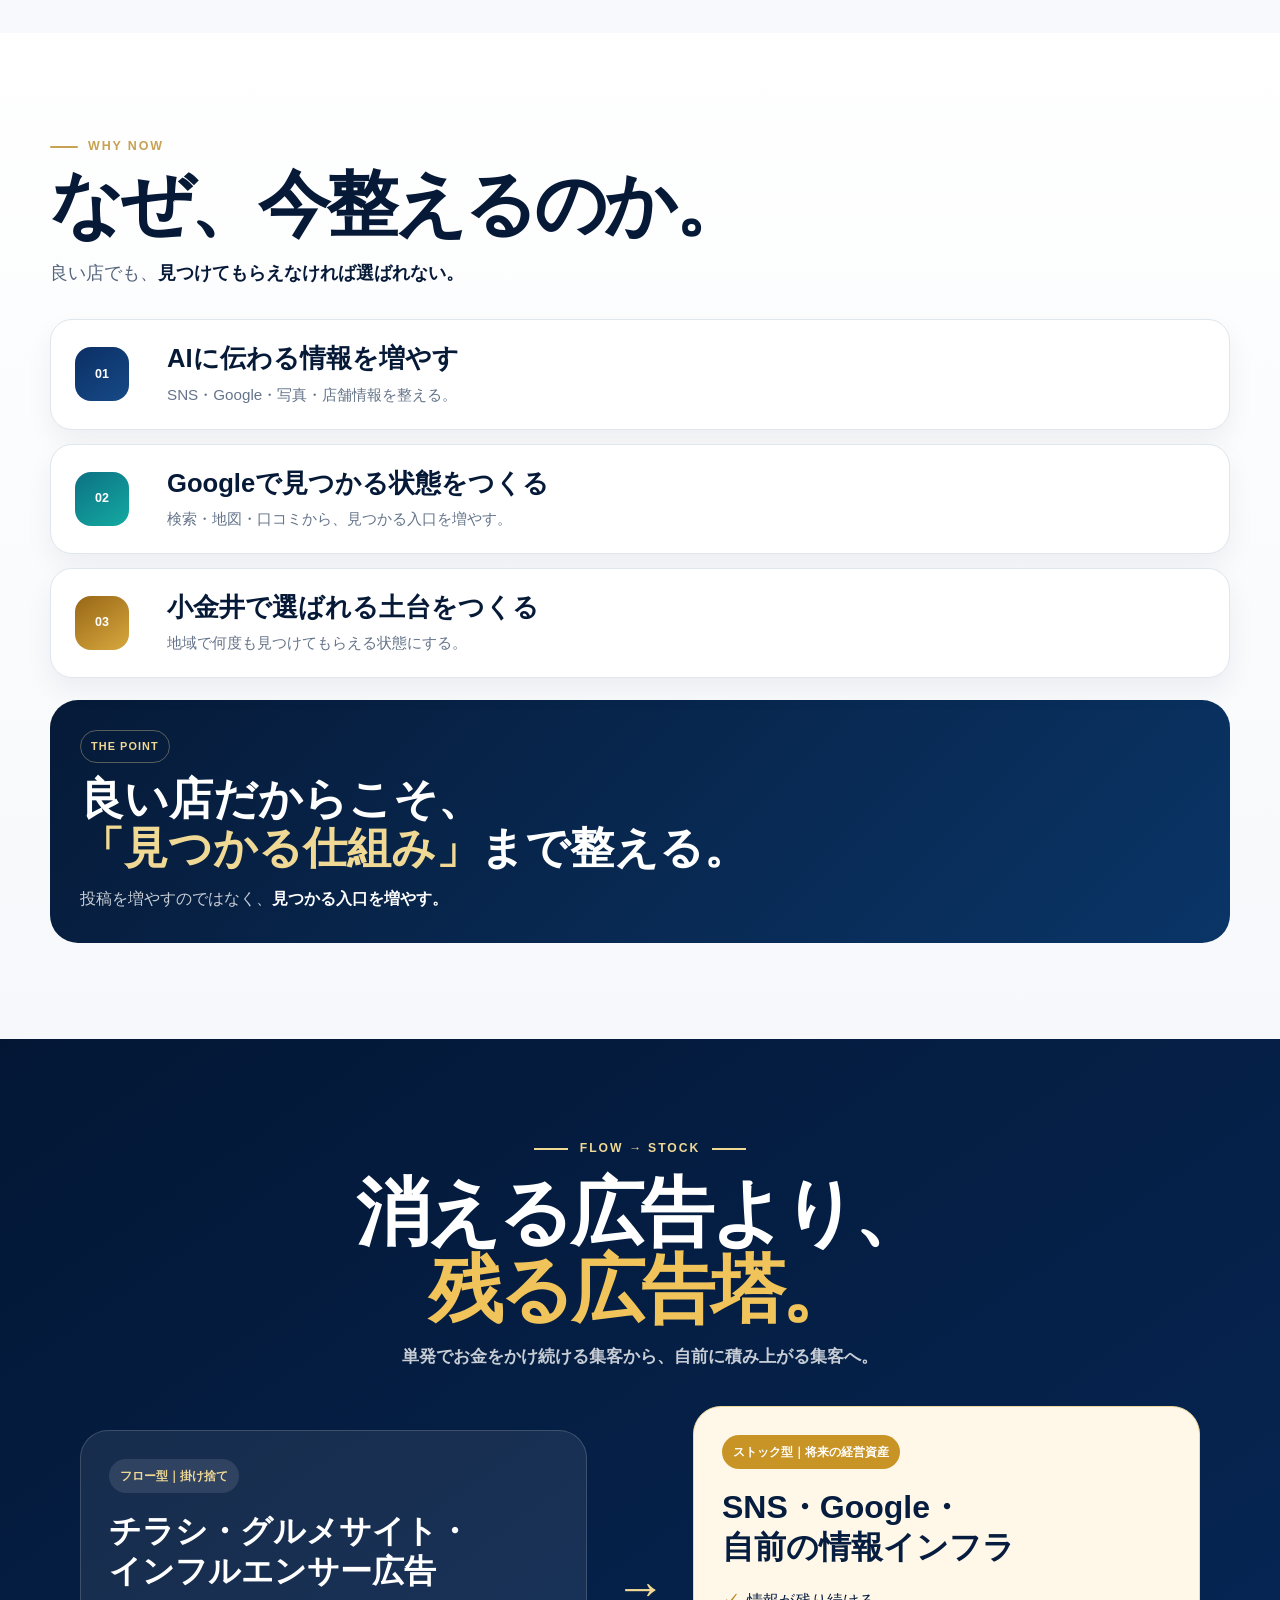
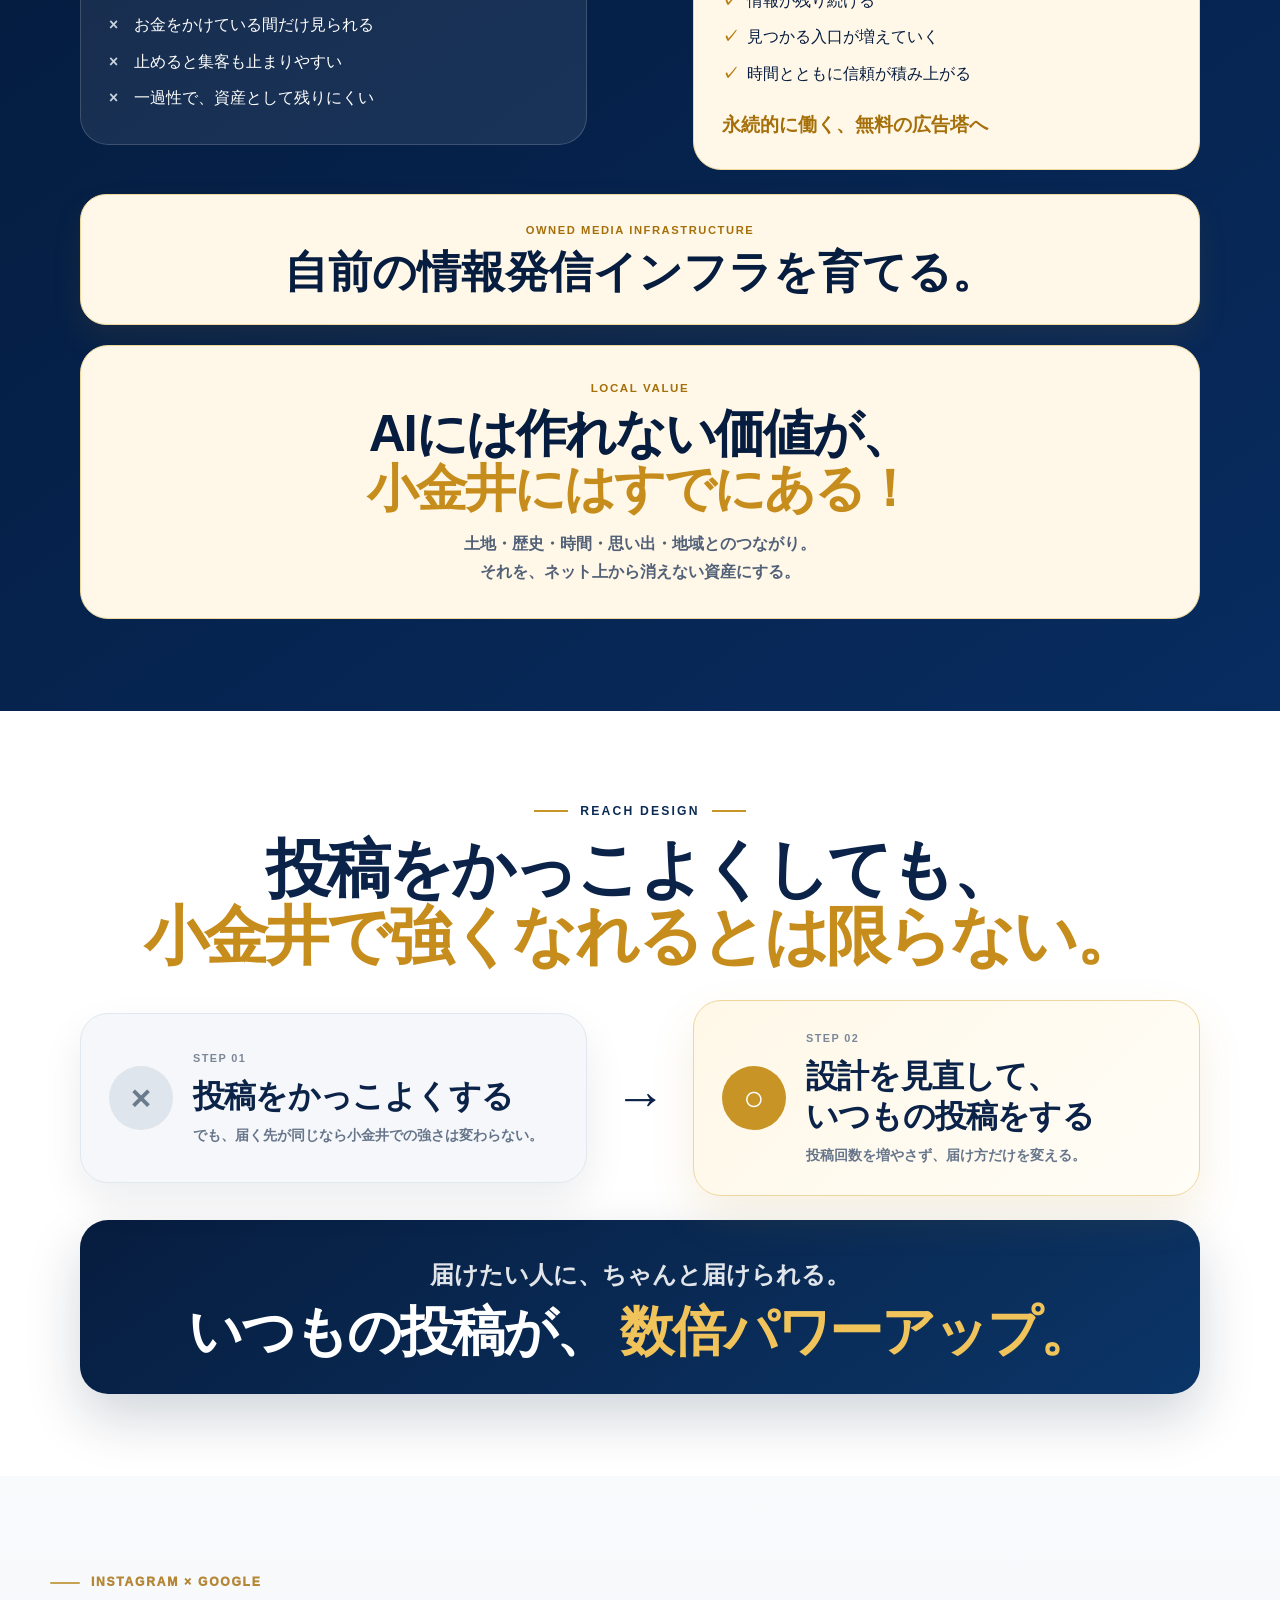
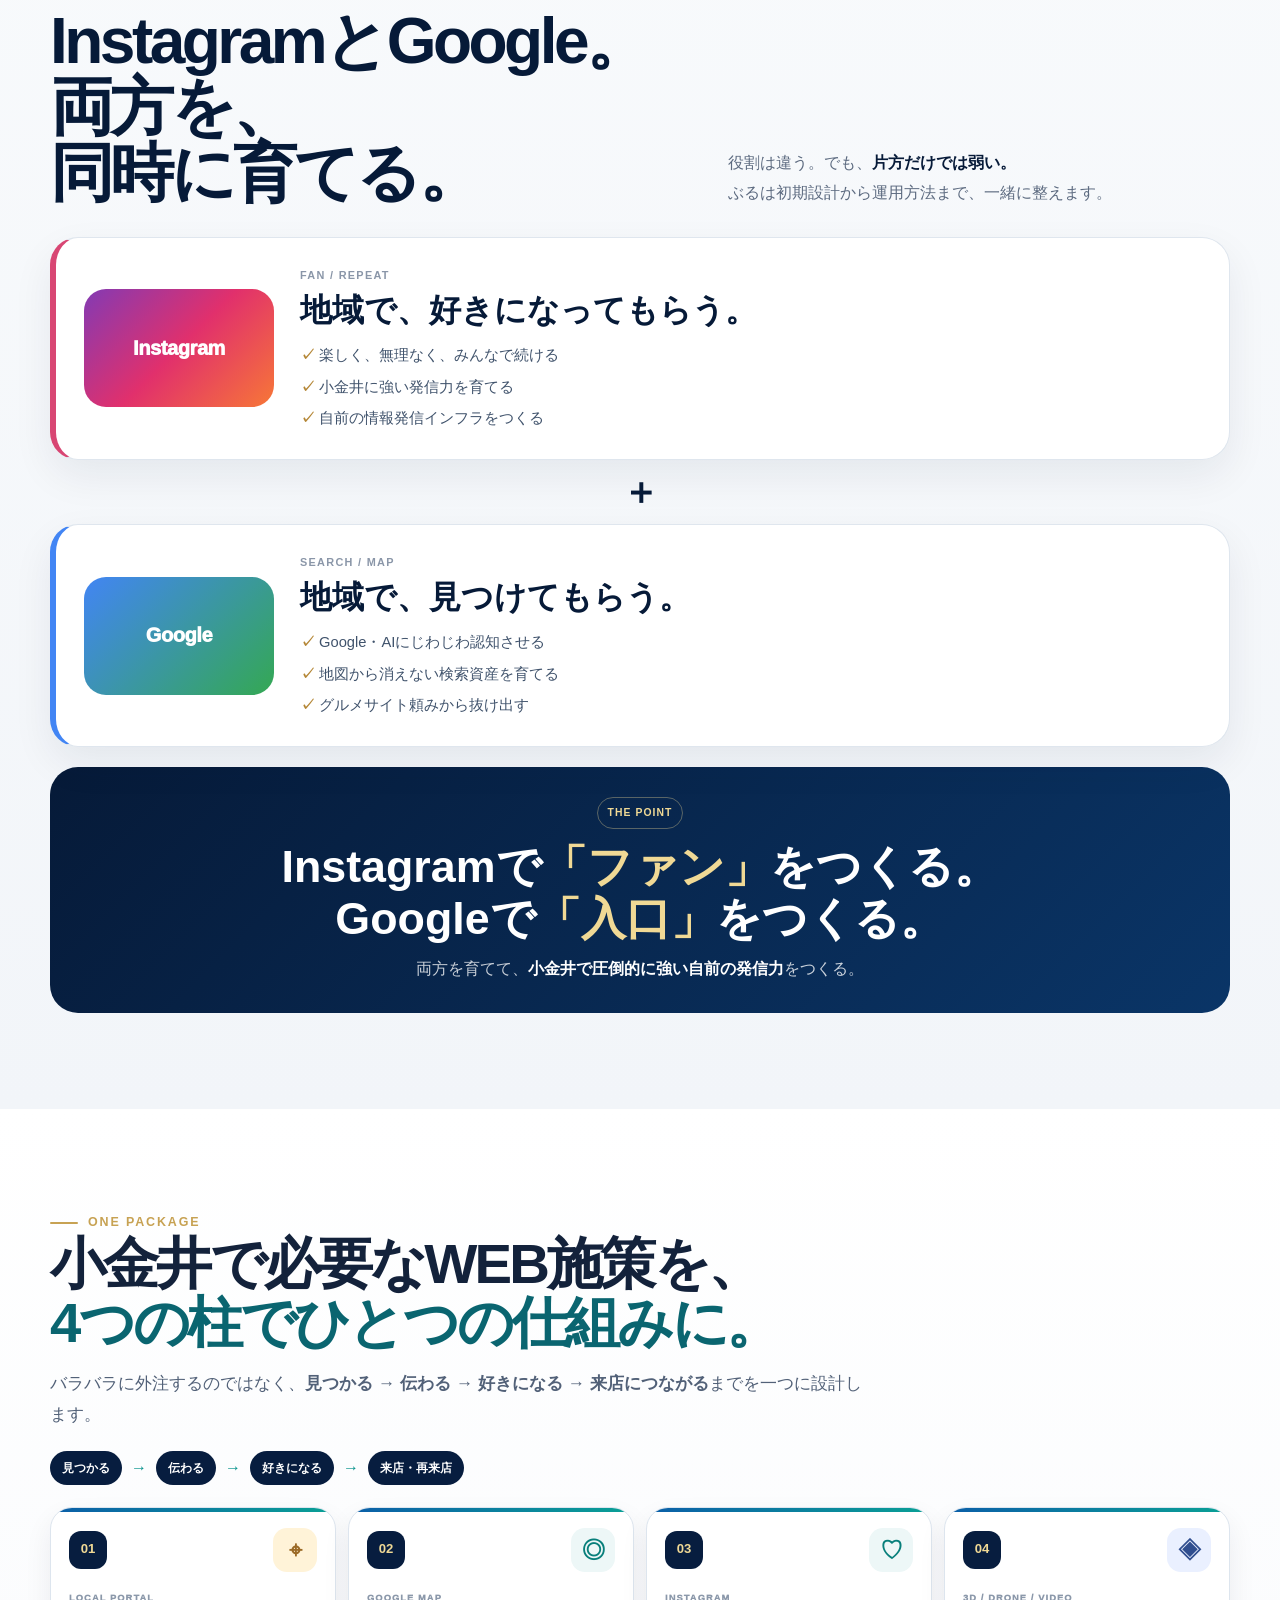
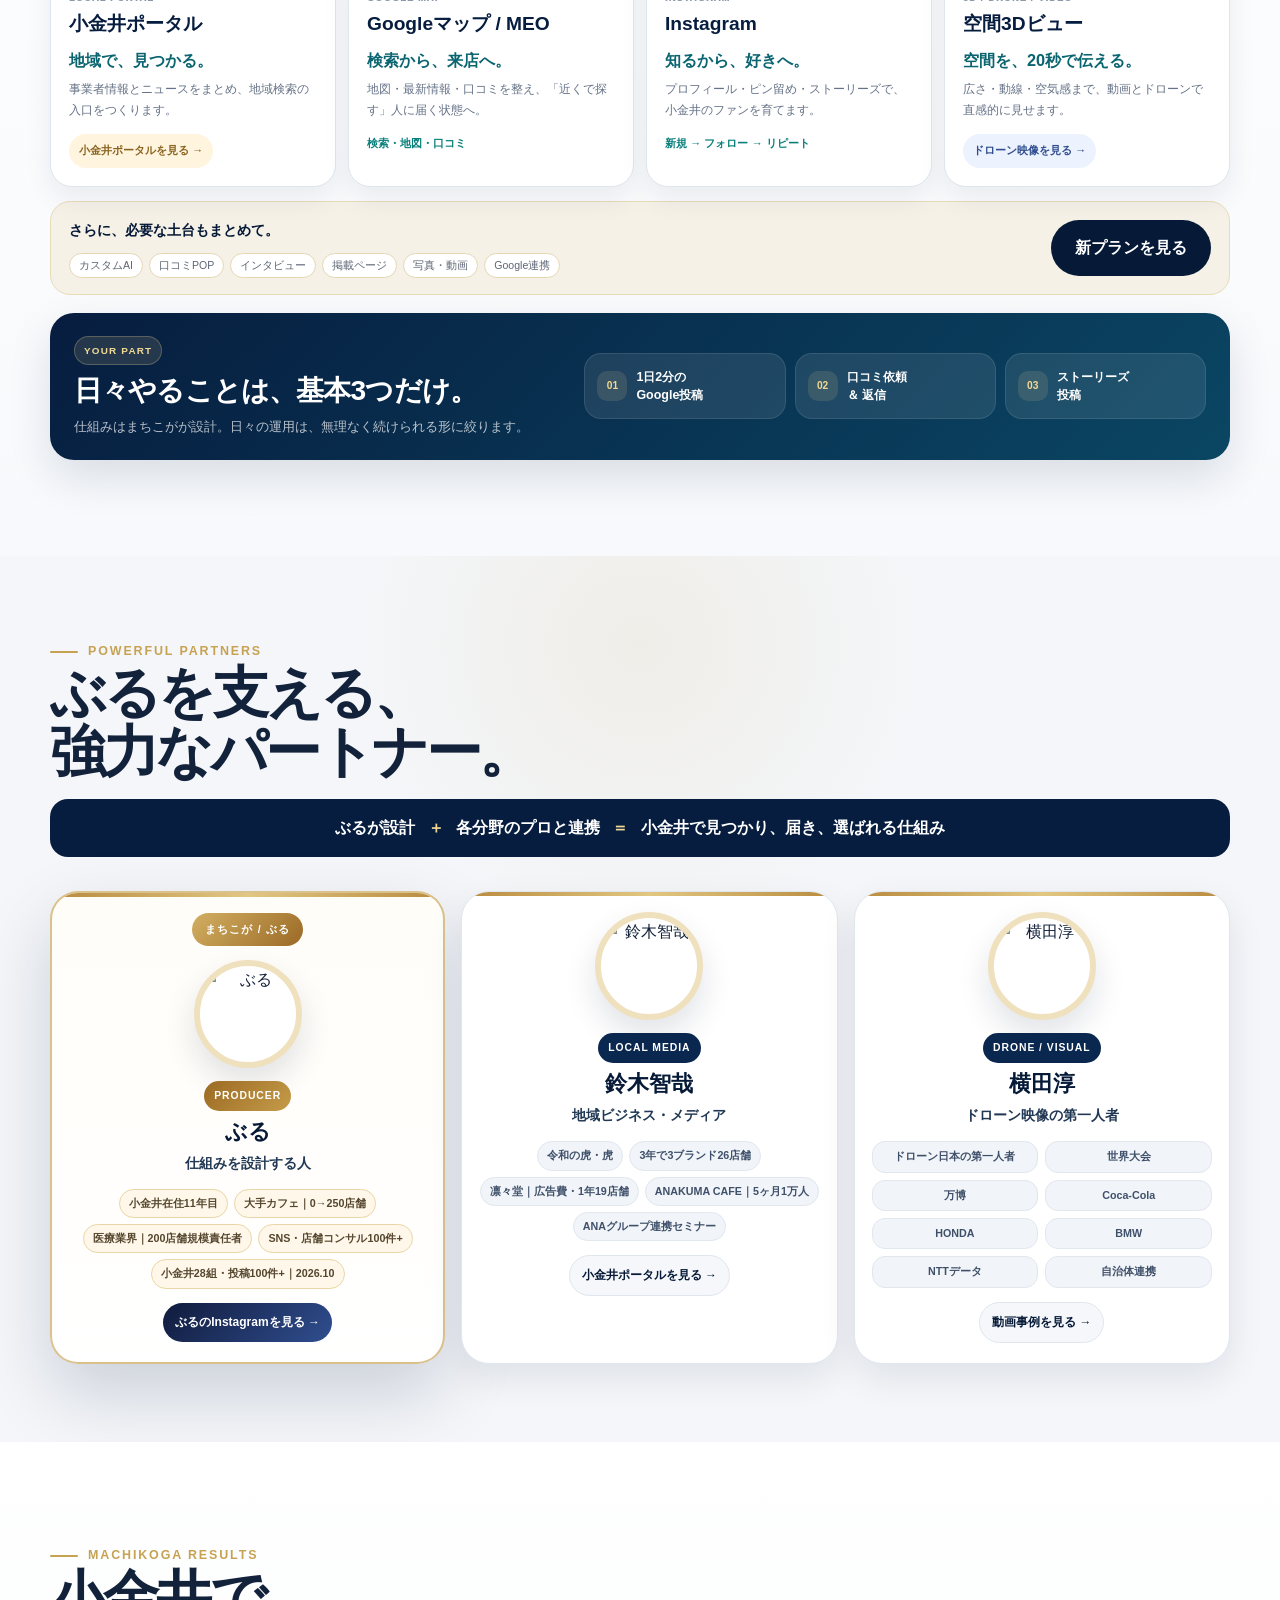
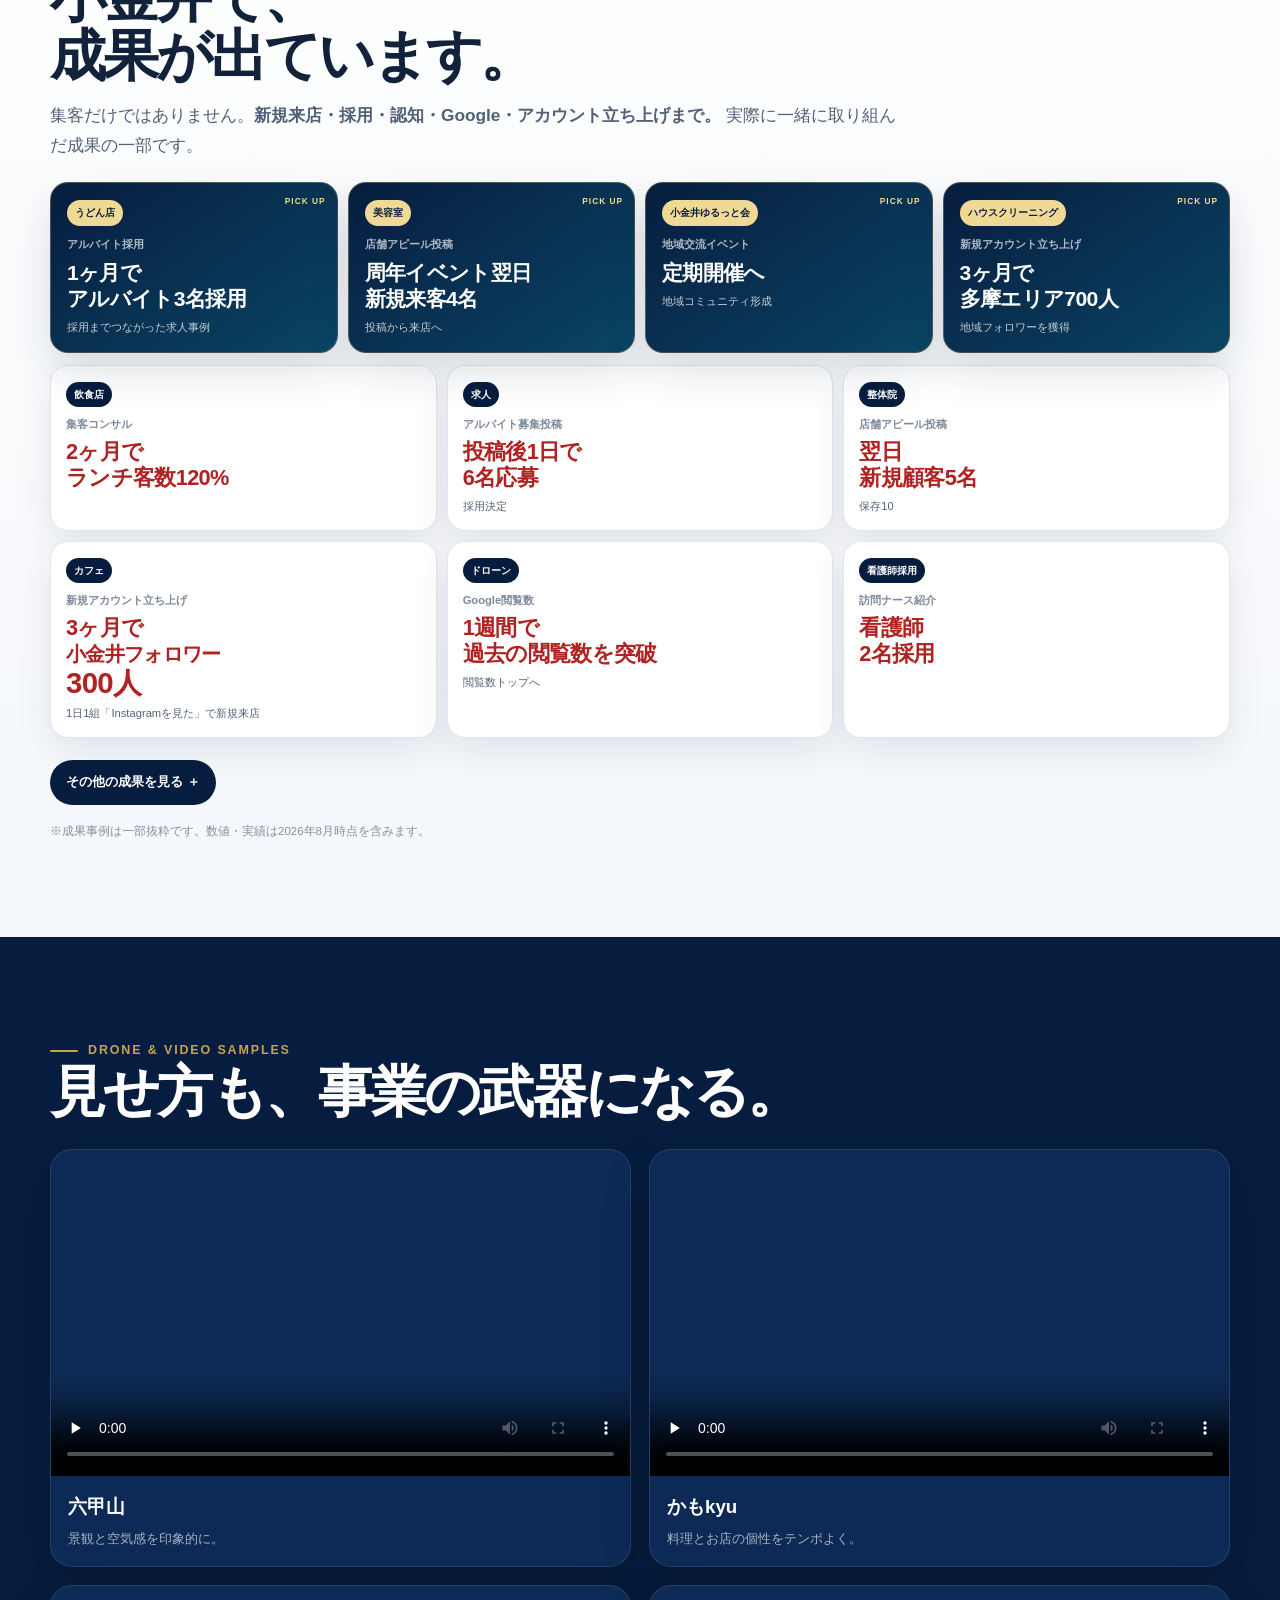
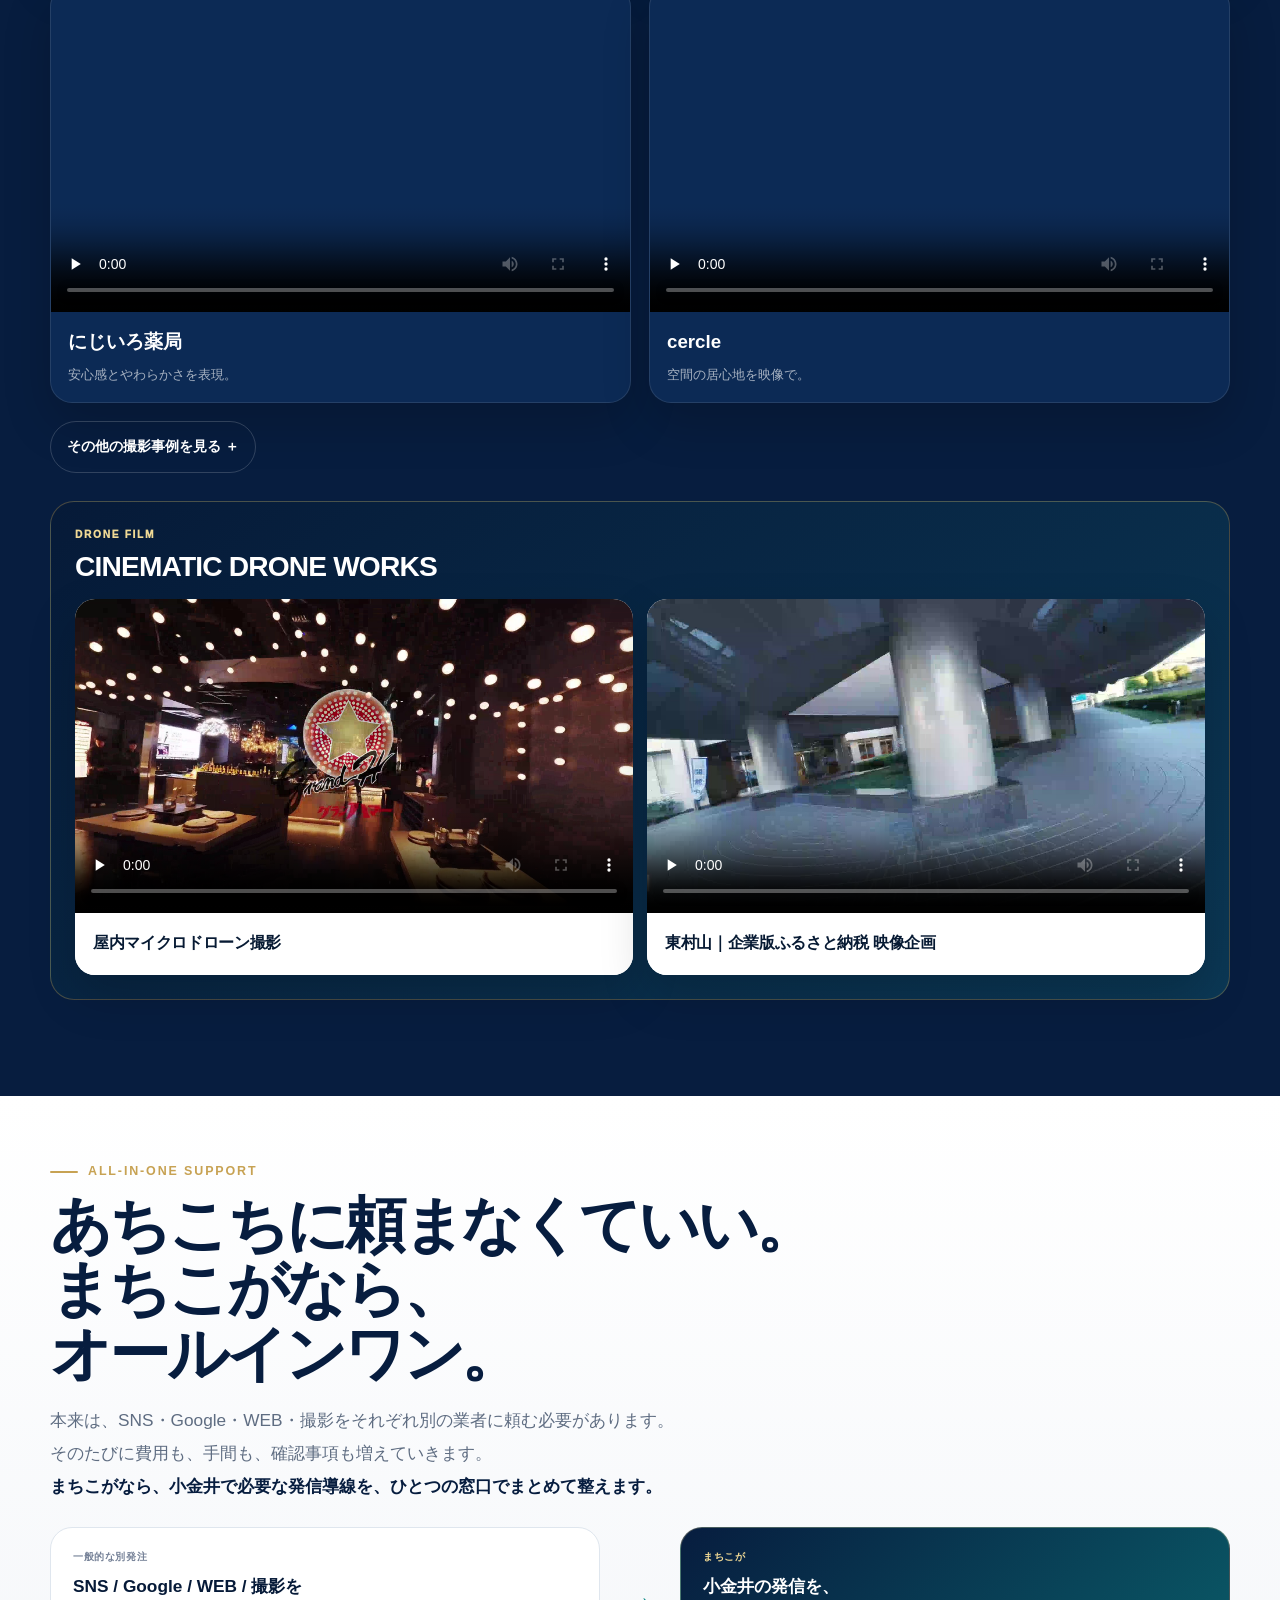
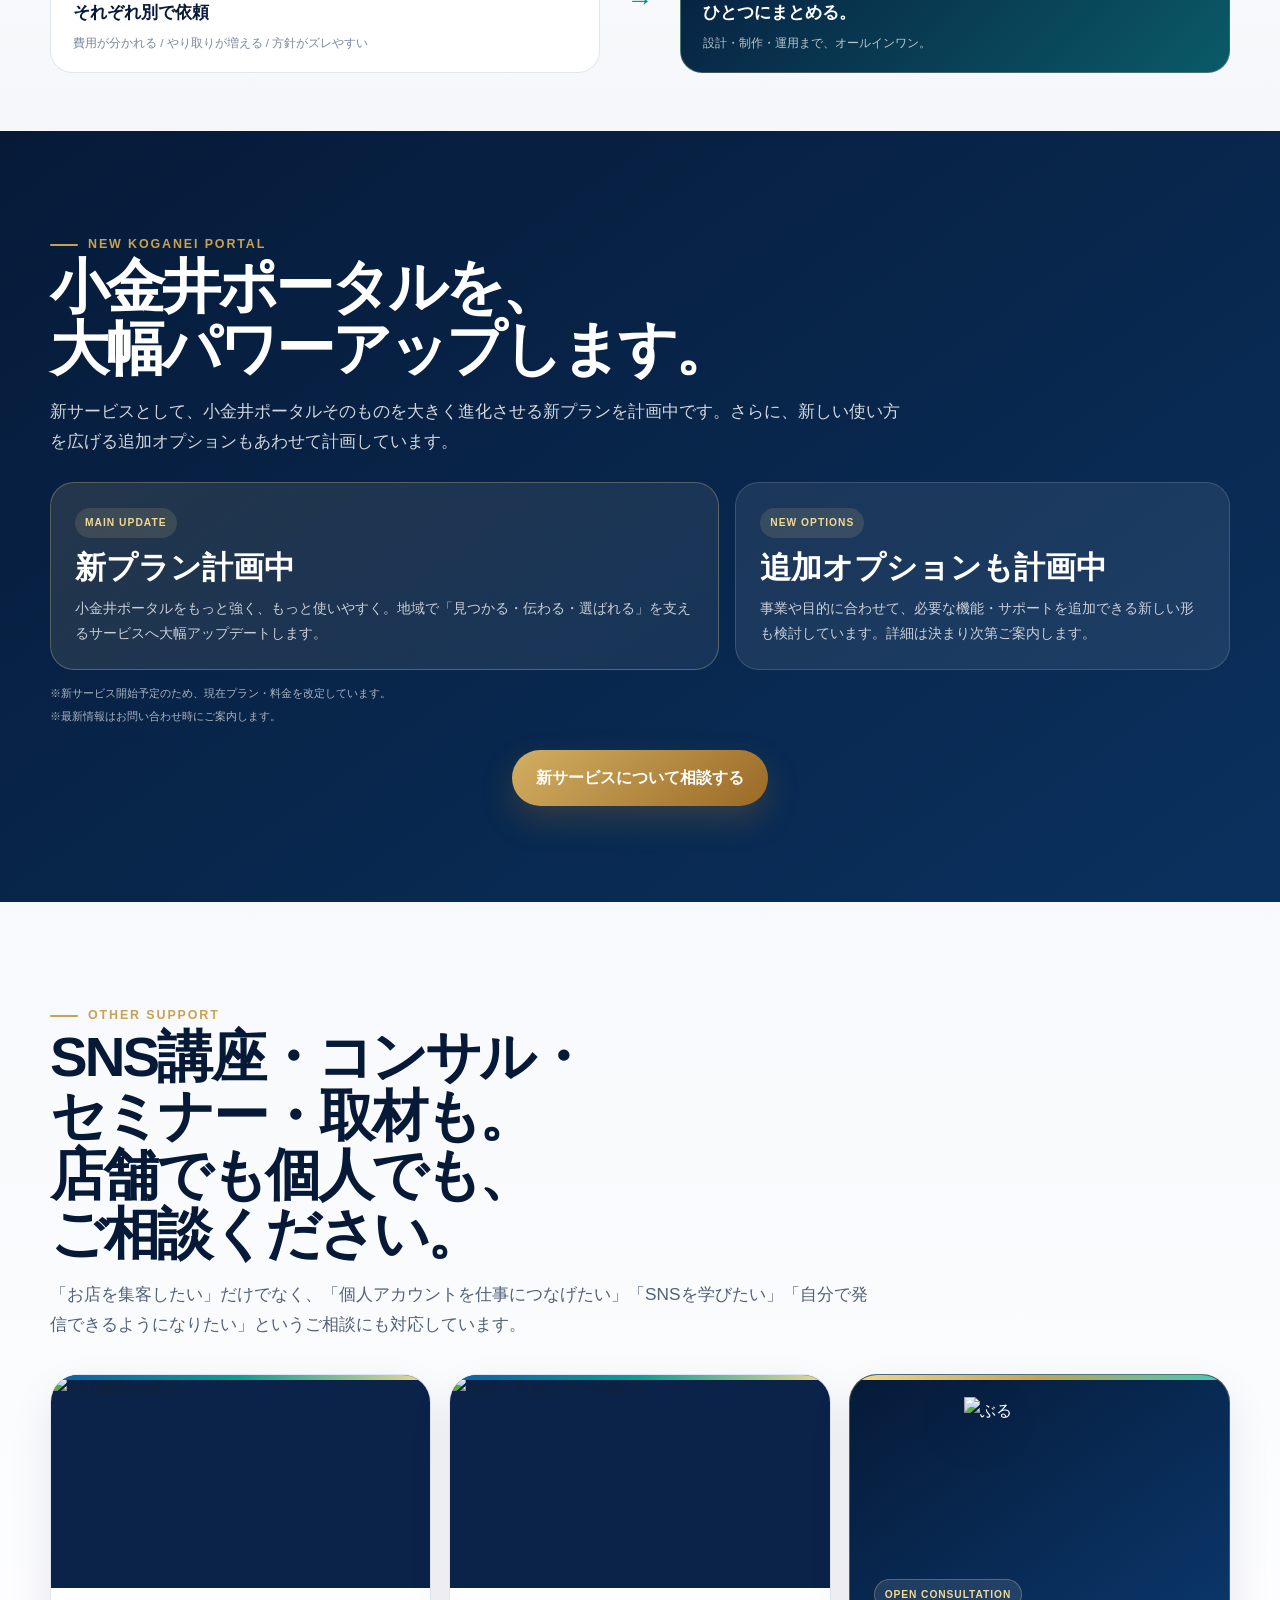
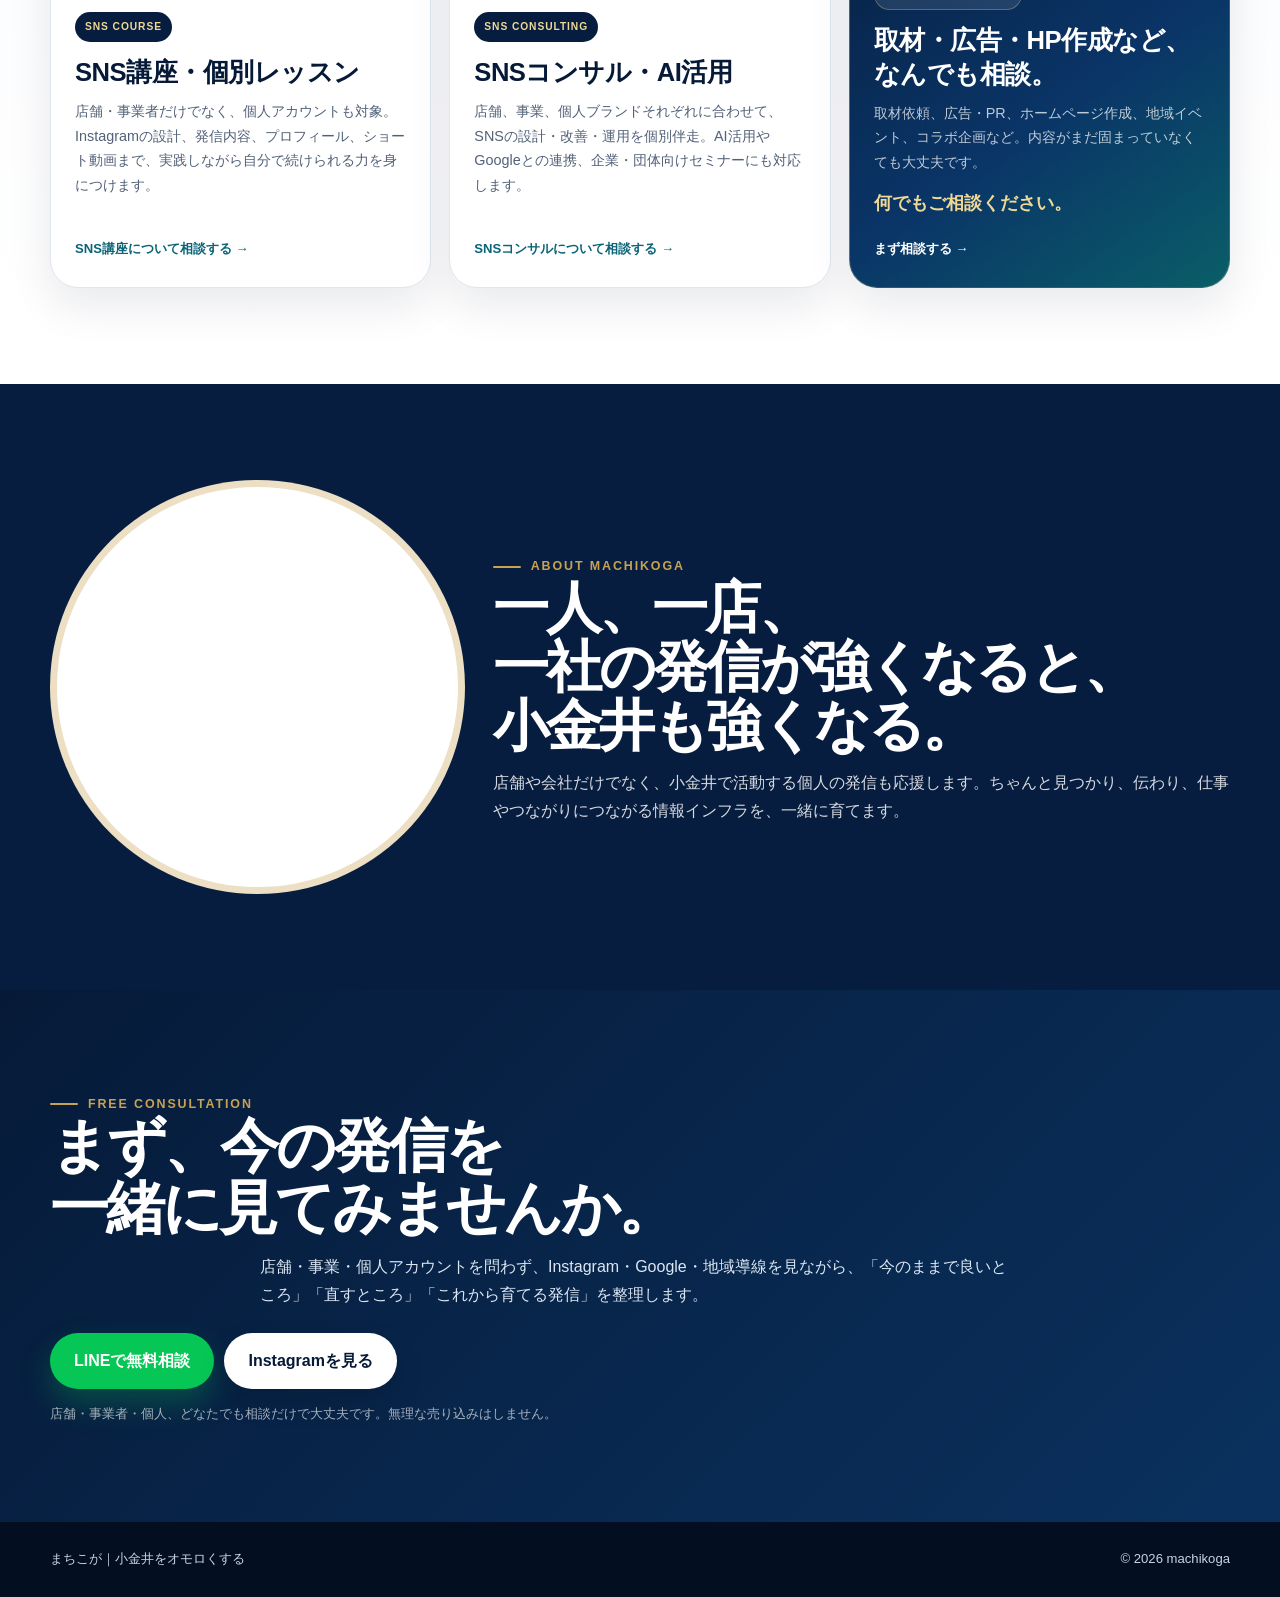
==== commit bf26579a: "Refresh generated site [skip ci]" ====
--- a/public/index.html
+++ b/public/index.html
@@ -1489,20 +1489,31 @@
 }
 
 
-/* V68 DUAL PLATFORM */
-.dual-platform-section{background:radial-gradient(circle at 8% 0%,rgba(199,162,83,.12),transparent 28%),radial-gradient(circle at 94% 14%,rgba(12,139,134,.10),transparent 30%),linear-gradient(180deg,#f8fafc,#f2f5f9);overflow:hidden}
-.dual-platform-inner{min-width:0}
+/* V74 DUAL PLATFORM SIMPLE */
+.dual-platform-section{background:linear-gradient(180deg,#f8fafc,#f2f5f9);overflow:hidden}
 .dual-platform-kicker{display:flex;align-items:center;gap:11px;color:#b48635;font-size:.76rem;font-weight:950;letter-spacing:.14em;margin-bottom:16px}.dual-platform-kicker:before{content:"";width:30px;height:2px;background:#c7a253;border-radius:99px}
-.dual-platform-head{display:grid;grid-template-columns:minmax(0,1.18fr) minmax(0,.82fr);gap:42px;align-items:end;margin-bottom:34px}.dual-platform-head>*{min-width:0}.dual-platform-head h2{color:var(--navy);font-size:clamp(2.8rem,5.1vw,5rem);line-height:1.04;letter-spacing:-.055em;word-break:keep-all;overflow-wrap:normal}.dual-platform-head p{color:#5d6b80;font-size:1rem;line-height:1.9}.dual-platform-head p strong{color:var(--navy)}
-.dual-platform-main{display:grid;grid-template-columns:minmax(0,1fr) 96px minmax(0,1fr);gap:18px;align-items:stretch}.platform-card{min-width:0;padding:30px 28px 27px;border-radius:30px;background:#fff;box-shadow:0 18px 50px rgba(5,25,57,.08);position:relative;overflow:hidden}.platform-instagram{border:1px solid rgba(220,72,115,.18)}.platform-google{border:1px solid rgba(66,133,244,.20)}.platform-card:before{content:"";position:absolute;inset:0 0 auto;height:5px}.platform-instagram:before{background:linear-gradient(90deg,#833ab4,#fd1d1d,#fcb045)}.platform-google:before{background:linear-gradient(90deg,#4285f4,#34a853,#fbbc05)}
-.platform-top{display:flex;align-items:center;justify-content:space-between;gap:12px;flex-wrap:wrap}.platform-badge{display:inline-flex;padding:8px 13px;border-radius:999px;color:#fff;font-size:.68rem;font-weight:950;letter-spacing:.09em}.platform-instagram .platform-badge{background:linear-gradient(135deg,#833ab4,#e1306c,#f77737)}.platform-google .platform-badge{background:linear-gradient(135deg,#4285f4,#34a853)}.platform-mini{color:#8793a5;font-size:.64rem;font-weight:900;letter-spacing:.09em}
-.platform-card h3{margin-top:18px;color:var(--navy);font-size:clamp(1.65rem,2.4vw,2.35rem);line-height:1.15;letter-spacing:-.035em}.platform-sub{margin-top:11px;color:#617087;font-size:.92rem;line-height:1.78}.platform-highlight{margin-top:15px;padding:13px 15px;border-radius:16px;font-weight:950;line-height:1.5}.platform-instagram .platform-highlight{background:#fff1f5;color:#b52655}.platform-google .platform-highlight{background:#edf5ff;color:#1459ad}
-.platform-card ul{margin:18px 0 0;padding:0;list-style:none;display:grid;gap:8px}.platform-card li{position:relative;padding-left:17px;color:#304560;font-size:.86rem;line-height:1.65}.platform-card li:before{content:"";position:absolute;left:0;top:.68em;width:6px;height:6px;border-radius:50%;background:#c7a253}
-.platform-flow{display:flex;align-items:center;flex-wrap:wrap;gap:7px;margin-top:20px;padding-top:17px;border-top:1px dashed #dfe6ee}.platform-flow span{padding:8px 10px;border-radius:999px;background:#f1f4f8;color:#193456;font-size:.72rem;font-weight:900}.platform-flow b{color:#9aabbd;font-size:.78rem}
-.platform-cross{display:flex;flex-direction:column;align-items:center;justify-content:center;gap:9px;text-align:center;color:var(--navy)}.platform-cross div{display:grid;place-items:center;width:72px;height:72px;border-radius:50%;background:linear-gradient(145deg,#071d3f,#0c6d75);color:#fff;font-size:1.8rem;font-weight:900;box-shadow:0 14px 32px rgba(5,25,57,.16)}.platform-cross span{font-size:.68rem;line-height:1.55;font-weight:900;color:#63738b}
-.dual-platform-summary{display:grid;grid-template-columns:minmax(0,1.15fr) minmax(0,.85fr);gap:16px;margin-top:20px}.dual-platform-summary>*{min-width:0}.dual-summary-main{padding:29px 28px;border-radius:28px;background:linear-gradient(135deg,#061a38,#0a3b69 62%,#0a7075);color:#fff;box-shadow:0 20px 50px rgba(5,25,57,.15)}.dual-summary-main>span,.dual-summary-side>span{display:inline-flex;padding:6px 10px;border-radius:999px;font-size:.62rem;font-weight:950;letter-spacing:.1em}.dual-summary-main>span{background:rgba(240,217,149,.14);color:#f0d995}.dual-summary-main h3{margin-top:11px;font-size:clamp(1.8rem,2.8vw,2.8rem);line-height:1.18;letter-spacing:-.04em}.dual-summary-main h3 em{font-style:normal;color:#f0d995}.dual-summary-main p{margin-top:12px;color:rgba(255,255,255,.78);font-size:.9rem;line-height:1.75}.dual-summary-main p strong{color:#fff}.dual-summary-side{padding:27px 25px;border-radius:28px;background:#fff;border:1px solid #dfe6ee}.dual-summary-side>span{background:#eef2f7;color:#193456}.dual-summary-side ul{list-style:none;margin:15px 0 0;padding:0;display:grid;gap:10px}.dual-summary-side li{position:relative;padding-left:17px;color:#40536c;font-size:.86rem;line-height:1.6}.dual-summary-side li:before{content:"";position:absolute;left:0;top:.68em;width:6px;height:6px;border-radius:50%;background:#c7a253}
-@media(max-width:1050px){.dual-platform-head{grid-template-columns:1fr}.dual-platform-main{grid-template-columns:1fr}.platform-cross{flex-direction:row}.platform-cross span{text-align:left}.dual-platform-summary{grid-template-columns:1fr}}
-@media(max-width:780px){.dual-platform-section{padding:64px 0}.dual-platform-head{gap:18px;margin-bottom:25px}.dual-platform-head h2{font-size:clamp(2rem,9vw,2.65rem);line-height:1.1;letter-spacing:-.045em;word-break:normal;overflow-wrap:anywhere}.dual-platform-head h2 br{display:none}.dual-platform-head p{font-size:.94rem;line-height:1.82}.dual-platform-main{gap:15px}.platform-card{padding:24px 20px;border-radius:24px}.platform-card h3{font-size:1.72rem}.platform-sub{font-size:.9rem}.platform-highlight{font-size:.93rem}.platform-card li{font-size:.84rem}.platform-cross{justify-content:flex-start;padding:2px 4px}.platform-cross div{width:54px;height:54px;font-size:1.35rem}.platform-cross span{font-size:.68rem}.dual-platform-summary{gap:14px}.dual-summary-main,.dual-summary-side{padding:23px 20px;border-radius:23px}.dual-summary-main h3{font-size:1.65rem}.platform-flow{gap:6px}.platform-flow span{font-size:.68rem;padding:7px 9px}}
+.dual-simple-head{display:grid;grid-template-columns:1.12fr .88fr;gap:40px;align-items:end;margin-bottom:30px}
+.dual-simple-head h2{color:var(--navy);font-size:clamp(2.8rem,5vw,4.9rem);line-height:1.03;letter-spacing:-.055em}
+.dual-simple-head p{color:#5d6b80;font-size:1rem;line-height:1.85}.dual-simple-head p strong{color:var(--navy)}
+.dual-simple-stack{display:grid;gap:14px}
+.dual-simple-card{display:grid;grid-template-columns:190px 1fr;gap:26px;align-items:center;padding:28px;border-radius:28px;background:#fff;box-shadow:0 16px 40px rgba(5,25,57,.07);border:1px solid #dfe6ee}
+.dual-simple-instagram{border-left:6px solid #d84673}.dual-simple-google{border-left:6px solid #4285f4}
+.dual-simple-icon{height:118px;border-radius:22px;display:grid;place-items:center;color:#fff;font-size:1.25rem;font-weight:950;letter-spacing:-.02em}
+.dual-simple-instagram .dual-simple-icon{background:linear-gradient(135deg,#833ab4,#e1306c,#f77737)}
+.dual-simple-google .dual-simple-icon{background:linear-gradient(135deg,#4285f4,#34a853)}
+.dual-simple-copy>span{display:block;color:#8a96a8;font-size:.68rem;font-weight:900;letter-spacing:.12em}
+.dual-simple-copy h3{margin:7px 0 0;color:var(--navy);font-size:clamp(1.65rem,2.5vw,2.35rem);line-height:1.15}
+.dual-simple-copy ul{margin:15px 0 0;padding:0;list-style:none;display:grid;gap:8px}
+.dual-simple-copy li{position:relative;padding-left:19px;color:#40536c;font-size:.92rem;line-height:1.6}
+.dual-simple-copy li:before{content:"✓";position:absolute;left:0;top:0;color:#b48635;font-weight:900}
+.dual-simple-plus{text-align:center;color:var(--navy);font-size:2.3rem;font-weight:900;line-height:1}
+.dual-simple-result{margin-top:20px;padding:30px;border-radius:28px;background:linear-gradient(135deg,#061a38,#0a3567);color:#fff;text-align:center}
+.dual-simple-result>span{display:inline-flex;padding:6px 10px;border-radius:999px;border:1px solid rgba(240,217,149,.35);color:#f0d995;font-size:.65rem;font-weight:900;letter-spacing:.1em}
+.dual-simple-result h3{margin:12px 0 0;color:#fff;font-size:clamp(1.9rem,3.5vw,3.2rem);line-height:1.15}
+.dual-simple-result h3 strong{color:#f0d995}
+.dual-simple-result p{margin:11px 0 0;color:rgba(255,255,255,.78);font-size:1rem}.dual-simple-result p b{color:#fff}
+@media(max-width:900px){.dual-simple-head{grid-template-columns:1fr}.dual-simple-card{grid-template-columns:1fr}.dual-simple-icon{height:84px}}
+@media(max-width:780px){.dual-platform-section{padding:64px 0}.dual-simple-head{gap:16px;margin-bottom:24px}.dual-simple-head h2{font-size:clamp(2rem,9vw,2.8rem);line-height:1.08}.dual-simple-head h2 br{display:none}.dual-simple-head p{font-size:.94rem}.dual-simple-card{padding:22px 18px;border-radius:24px;gap:18px}.dual-simple-copy h3{font-size:1.7rem}.dual-simple-result{padding:24px 18px}.dual-simple-result h3{font-size:1.7rem}}
 
 
 /* V68 FINAL STRUCTURE + MENU */
@@ -2442,6 +2453,10 @@
 }
 
 </style>
+
+
+
+
 
 
 
@@ -2573,6 +2588,9 @@
   <a href="#pricing"><span>05</span><b>料金</b></a>
   <a class="mobile-menu-cta" href="#contact"><b>無料相談する</b><i>→</i></a>
 </aside>
+
+
+
 
 
 
@@ -2845,38 +2863,48 @@
 
 
 
+
 <section class="section dual-platform-section" id="dual-platform"><div class="container dual-platform-inner">
   <div class="dual-platform-kicker">INSTAGRAM × GOOGLE</div>
-  <div class="dual-platform-head">
-    <h2>片方だけでは、もったいない。<br>InstagramとGoogleを、同時に育てる。</h2>
-    <p>Instagramは<strong>好きになってもらう場所</strong>。Googleは<strong>見つけてもらう場所</strong>。2つを同時に積み上げることで、広告のように消えない<strong>地域の情報資産</strong>を育てます。</p>
+  <div class="dual-platform-head dual-simple-head">
+    <h2>InstagramとGoogle。<br>両方を、同時に育てる。</h2>
+    <p>役割は違う。でも、<strong>片方だけでは弱い。</strong><br>ぶるは初期設計から運用方法まで、一緒に整えます。</p>
   </div>
 
-  <div class="dual-platform-main">
-    <article class="platform-card platform-instagram">
-      <div class="platform-top"><span class="platform-badge">INSTAGRAM</span><span class="platform-mini">FAN / REPEAT</span></div>
-      <h3>地域で、好きになってもらう。</h3>
-      <p class="platform-sub">1万人にバズるより、地域の100人に「また来たい」と思ってもらう。楽しく、無理なく、小金井に強い発信力を育てます。</p>
-      <div class="platform-highlight">自前の情報発信インフラをつくる。</div>
-      <ul><li>楽しく無理なく、みんなで続けられる形へ</li><li>小金井に強い発信力を持たせる</li><li>地域で好きになってもらう導線を育てる</li><li>自分たちで発信できる力を残す</li></ul>
-      <div class="platform-flow"><span>発信する</span><b>→</b><span>知ってもらう</span><b>→</b><span>好きになる</span><b>→</b><span>また来る</span></div>
+  <div class="dual-simple-stack">
+    <article class="dual-simple-card dual-simple-instagram">
+      <div class="dual-simple-icon">Instagram</div>
+      <div class="dual-simple-copy">
+        <span>FAN / REPEAT</span>
+        <h3>地域で、好きになってもらう。</h3>
+        <ul>
+          <li>楽しく、無理なく、みんなで続ける</li>
+          <li>小金井に強い発信力を育てる</li>
+          <li>自前の情報発信インフラをつくる</li>
+        </ul>
+      </div>
     </article>
 
-    <div class="platform-cross"><div>×</div><span>バラバラではなく<br>同時に積み上げる</span></div>
-
-    <article class="platform-card platform-google">
-      <div class="platform-top"><span class="platform-badge">GOOGLE</span><span class="platform-mini">SEARCH / MAP</span></div>
-      <h3>地域で、見つけてもらう。</h3>
-      <p class="platform-sub">Googleマップ・検索・口コミ・最新情報を整え、小金井で探している人の入口をつくります。</p>
-      <div class="platform-highlight">地図から消えない仕組みを動かす。</div>
-      <ul><li>GoogleやAIに、お店の存在と価値を伝える</li><li>特定のグルメサイトだけに頼らない導線へ</li><li>小金井からの流出を防ぎ、地域への流入をつくる</li><li>広告を止めても残る検索・地図の資産へ</li></ul>
-      <div class="platform-flow"><span>検索される</span><b>→</b><span>見つかる</span><b>→</b><span>比較される</span><b>→</b><span>選ばれる</span></div>
+    <div class="dual-simple-plus">＋</div>
+
+    <article class="dual-simple-card dual-simple-google">
+      <div class="dual-simple-icon">Google</div>
+      <div class="dual-simple-copy">
+        <span>SEARCH / MAP</span>
+        <h3>地域で、見つけてもらう。</h3>
+        <ul>
+          <li>Google・AIにじわじわ認知させる</li>
+          <li>地図から消えない検索資産を育てる</li>
+          <li>グルメサイト頼みから抜け出す</li>
+        </ul>
+      </div>
     </article>
   </div>
 
-  <div class="dual-platform-summary">
-    <div class="dual-summary-main"><span>LOCAL ASSET</span><h3>Instagramで<em>「ファン」</em>をつくる。<br>Googleで<em>「入口」</em>をつくる。</h3><p>両方を育てて、小金井で見つかり、選ばれ、また来てもらえる<strong>事業の資産</strong>へ。</p></div>
-    <div class="dual-summary-side"><span>WHY IT MATTERS</span><ul><li>発信と検索をつなげる</li><li>片方だけでは届かない人に届く</li><li>広告を止めても残るストック型資産になる</li><li>小金井で強い自前の情報インフラになる</li></ul></div>
+  <div class="dual-simple-result">
+    <span>THE POINT</span>
+    <h3>Instagramで<strong>「ファン」</strong>をつくる。<br>Googleで<strong>「入口」</strong>をつくる。</h3>
+    <p>両方を育てて、<b>小金井で圧倒的に強い自前の発信力</b>をつくる。</p>
   </div>
 </div></section>
 <section class="section services services-visual" id="services"><div class="container">
@@ -3279,6 +3307,9 @@
 
 
 
+
+
+
 <script id="mobileMenuScript">
 (() => {
   const button = document.getElementById('menuToggle');
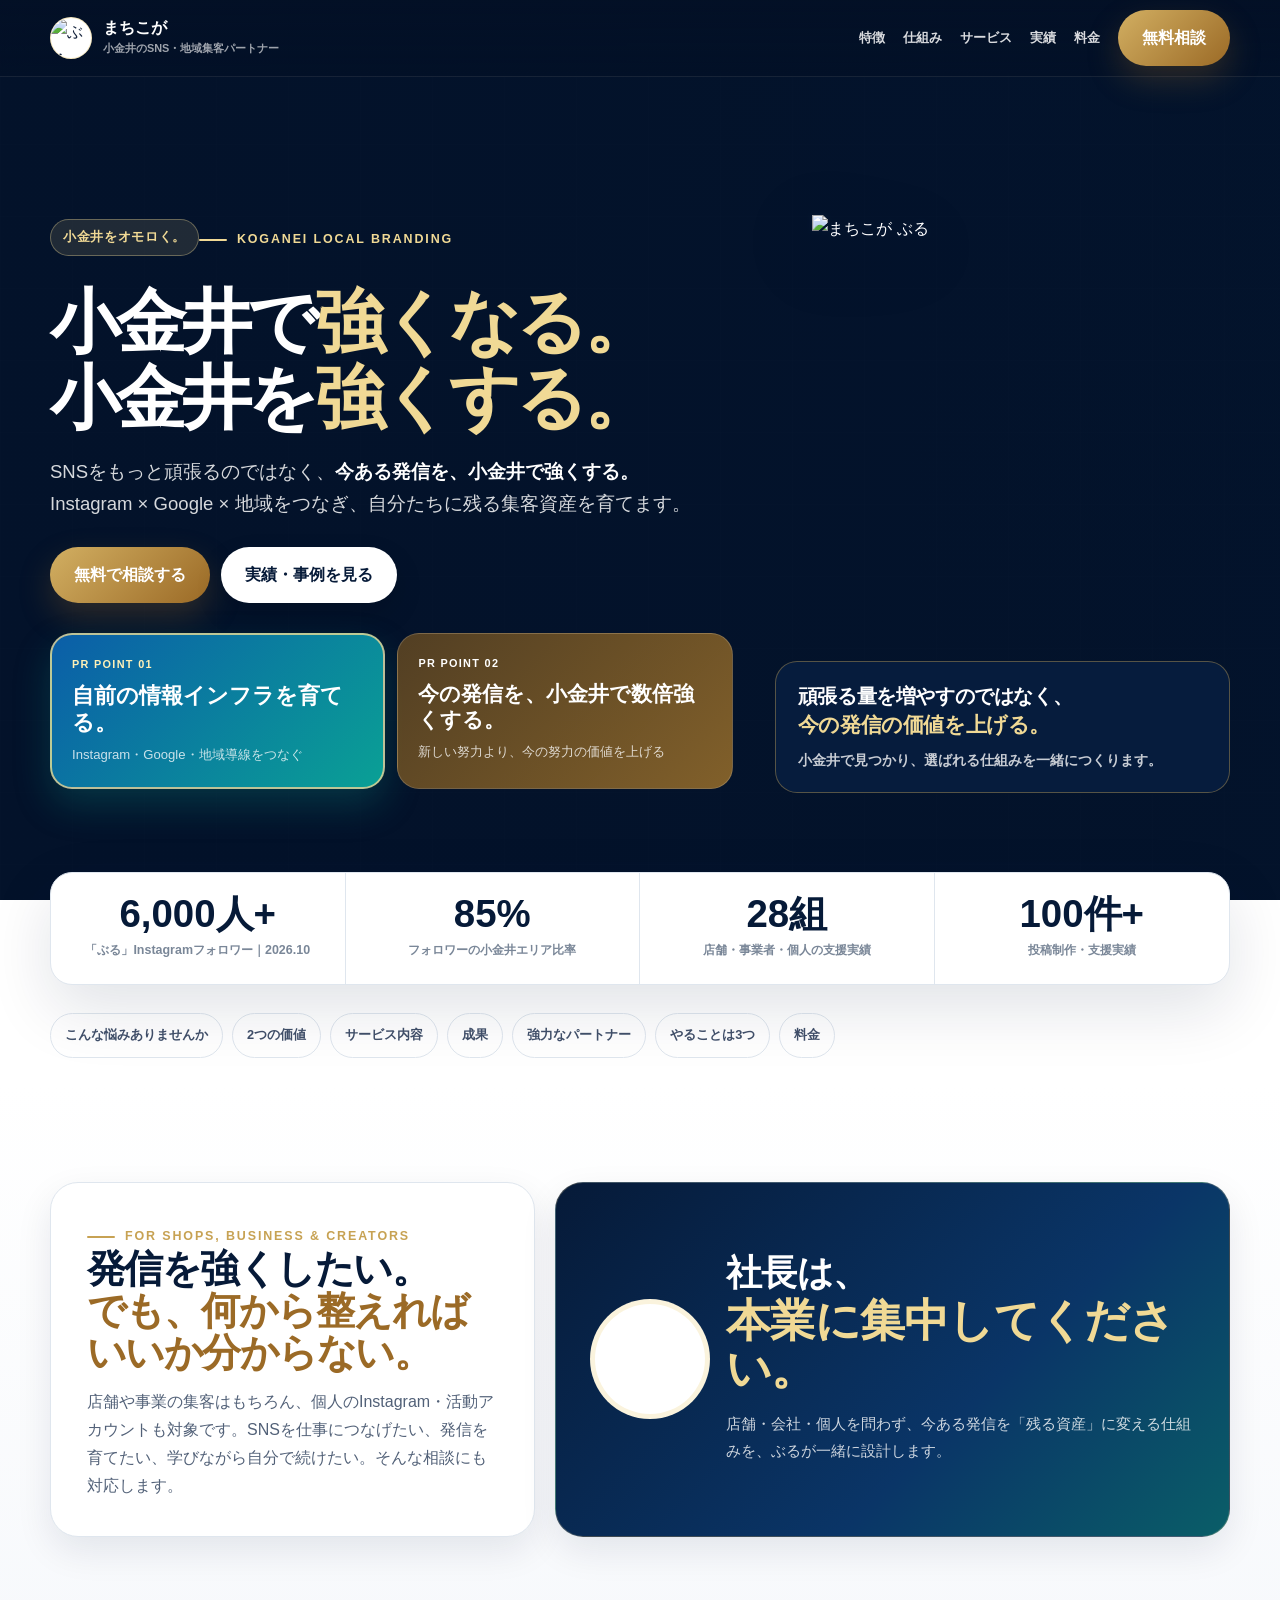
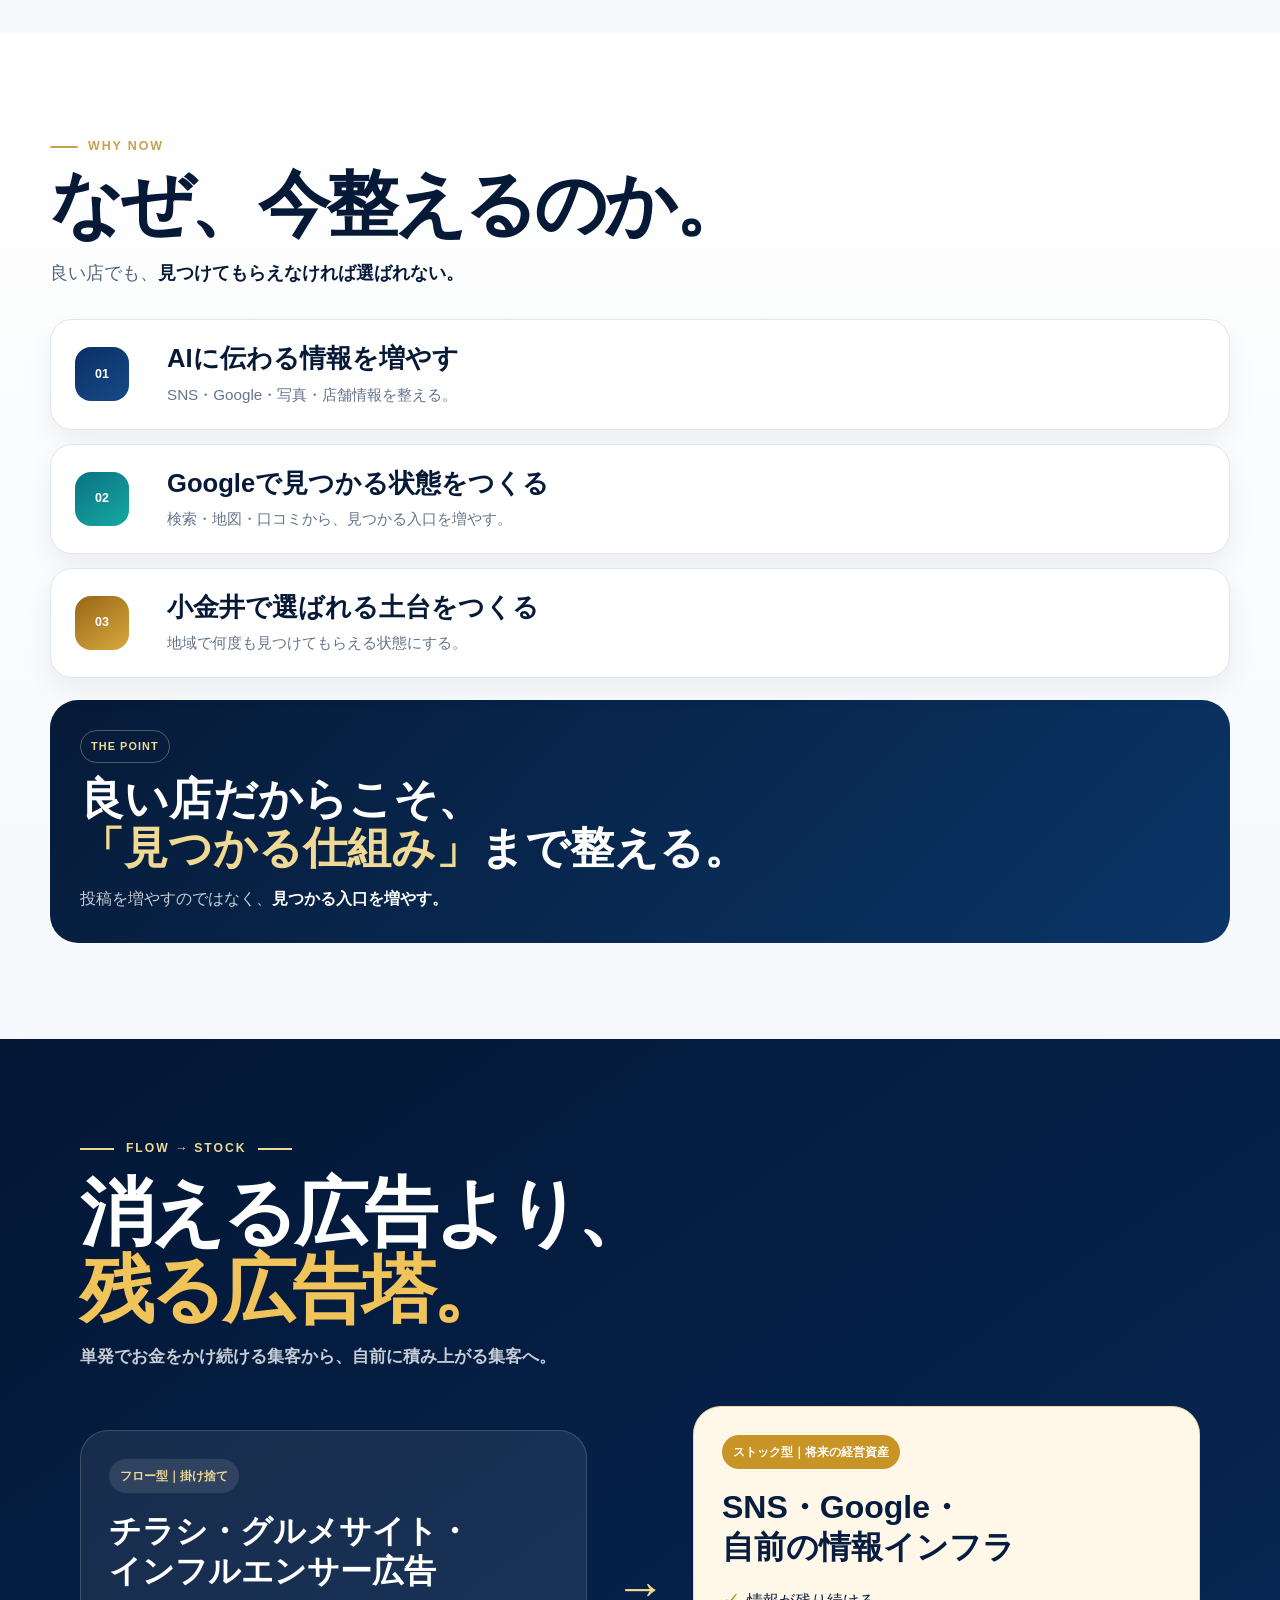
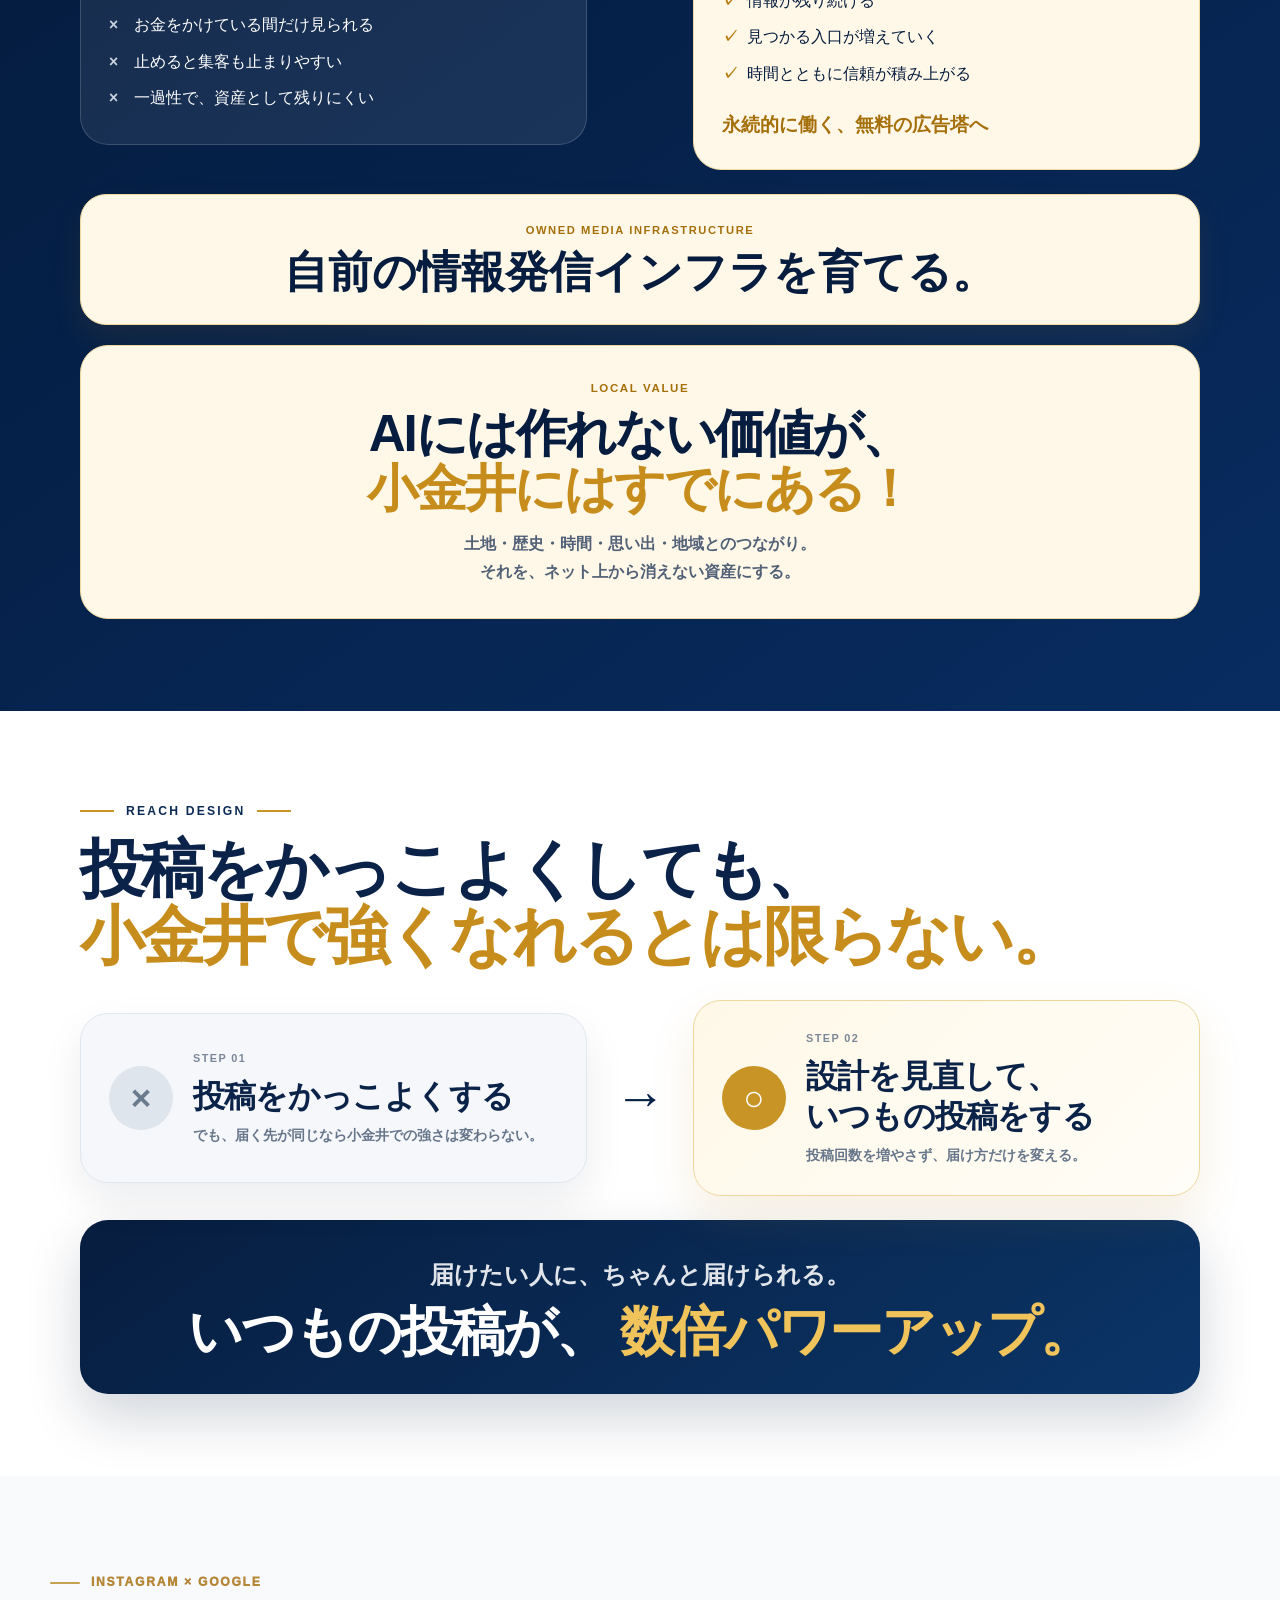
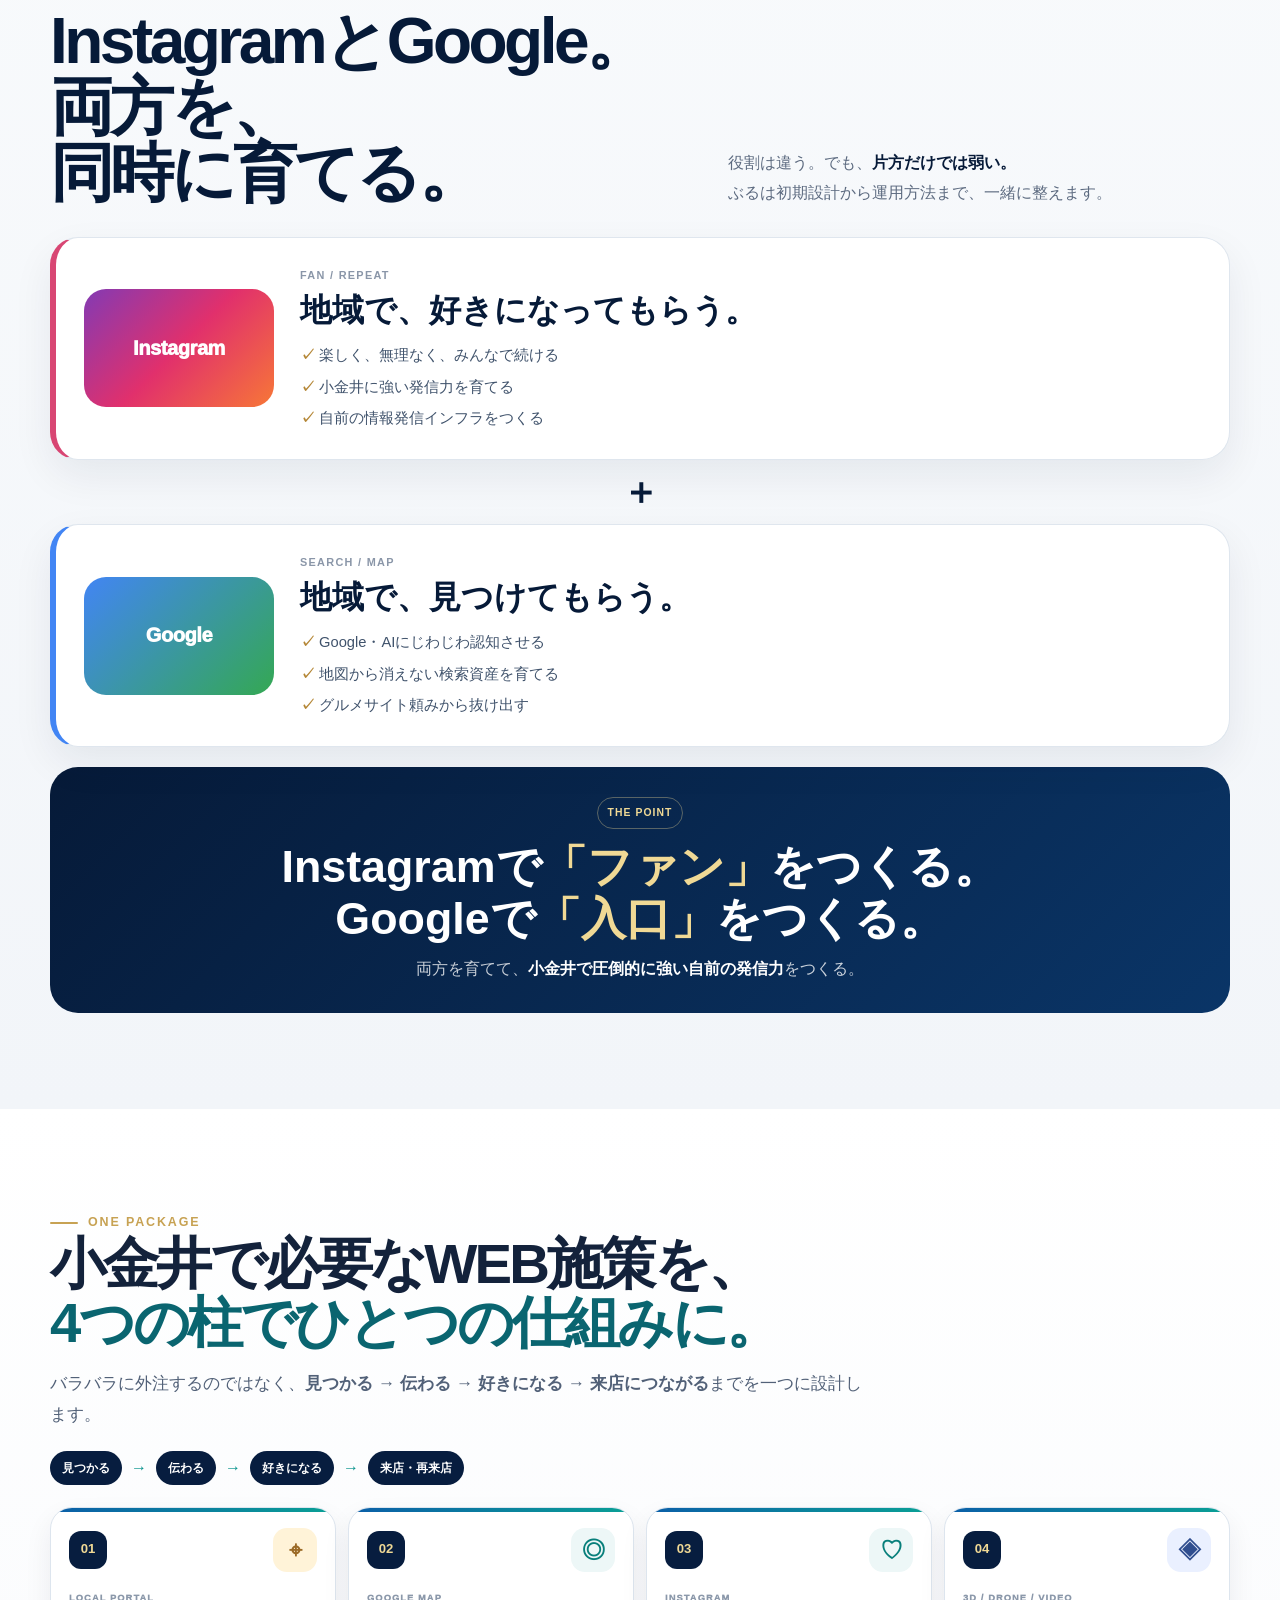
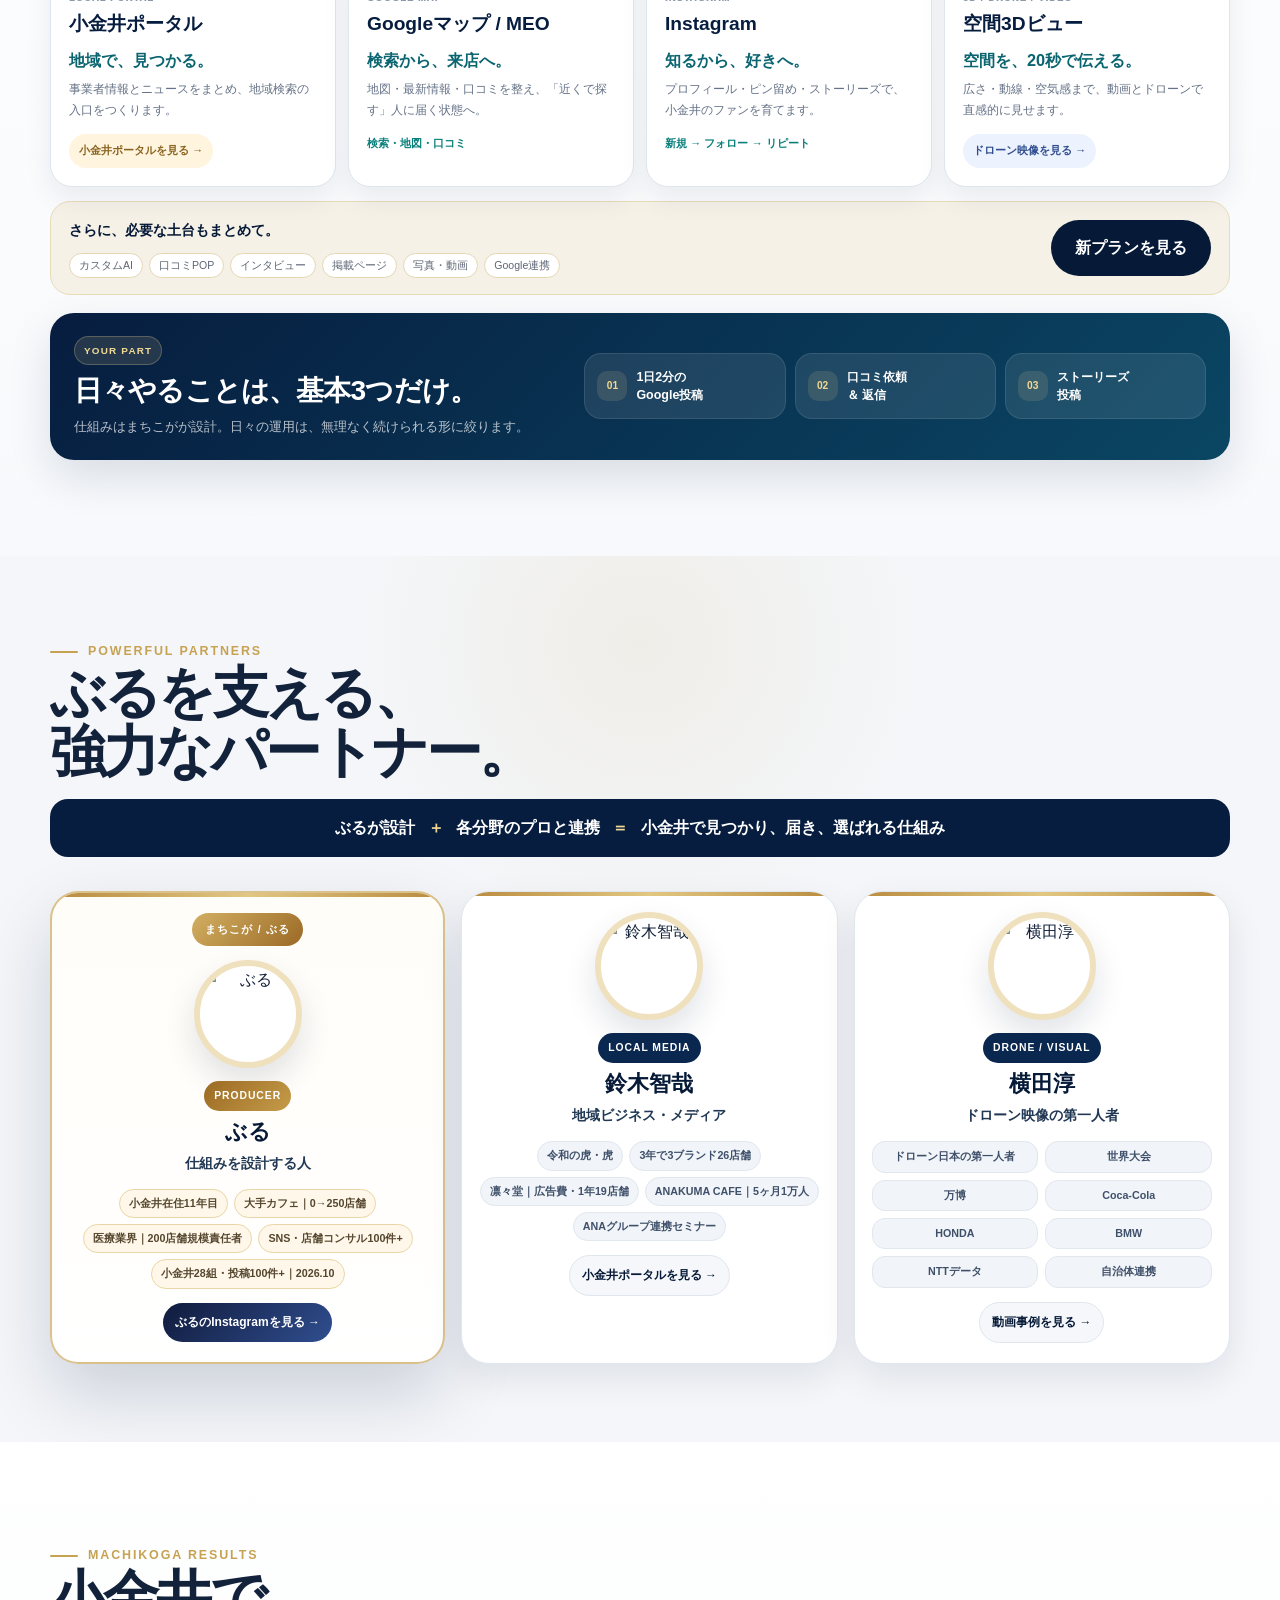
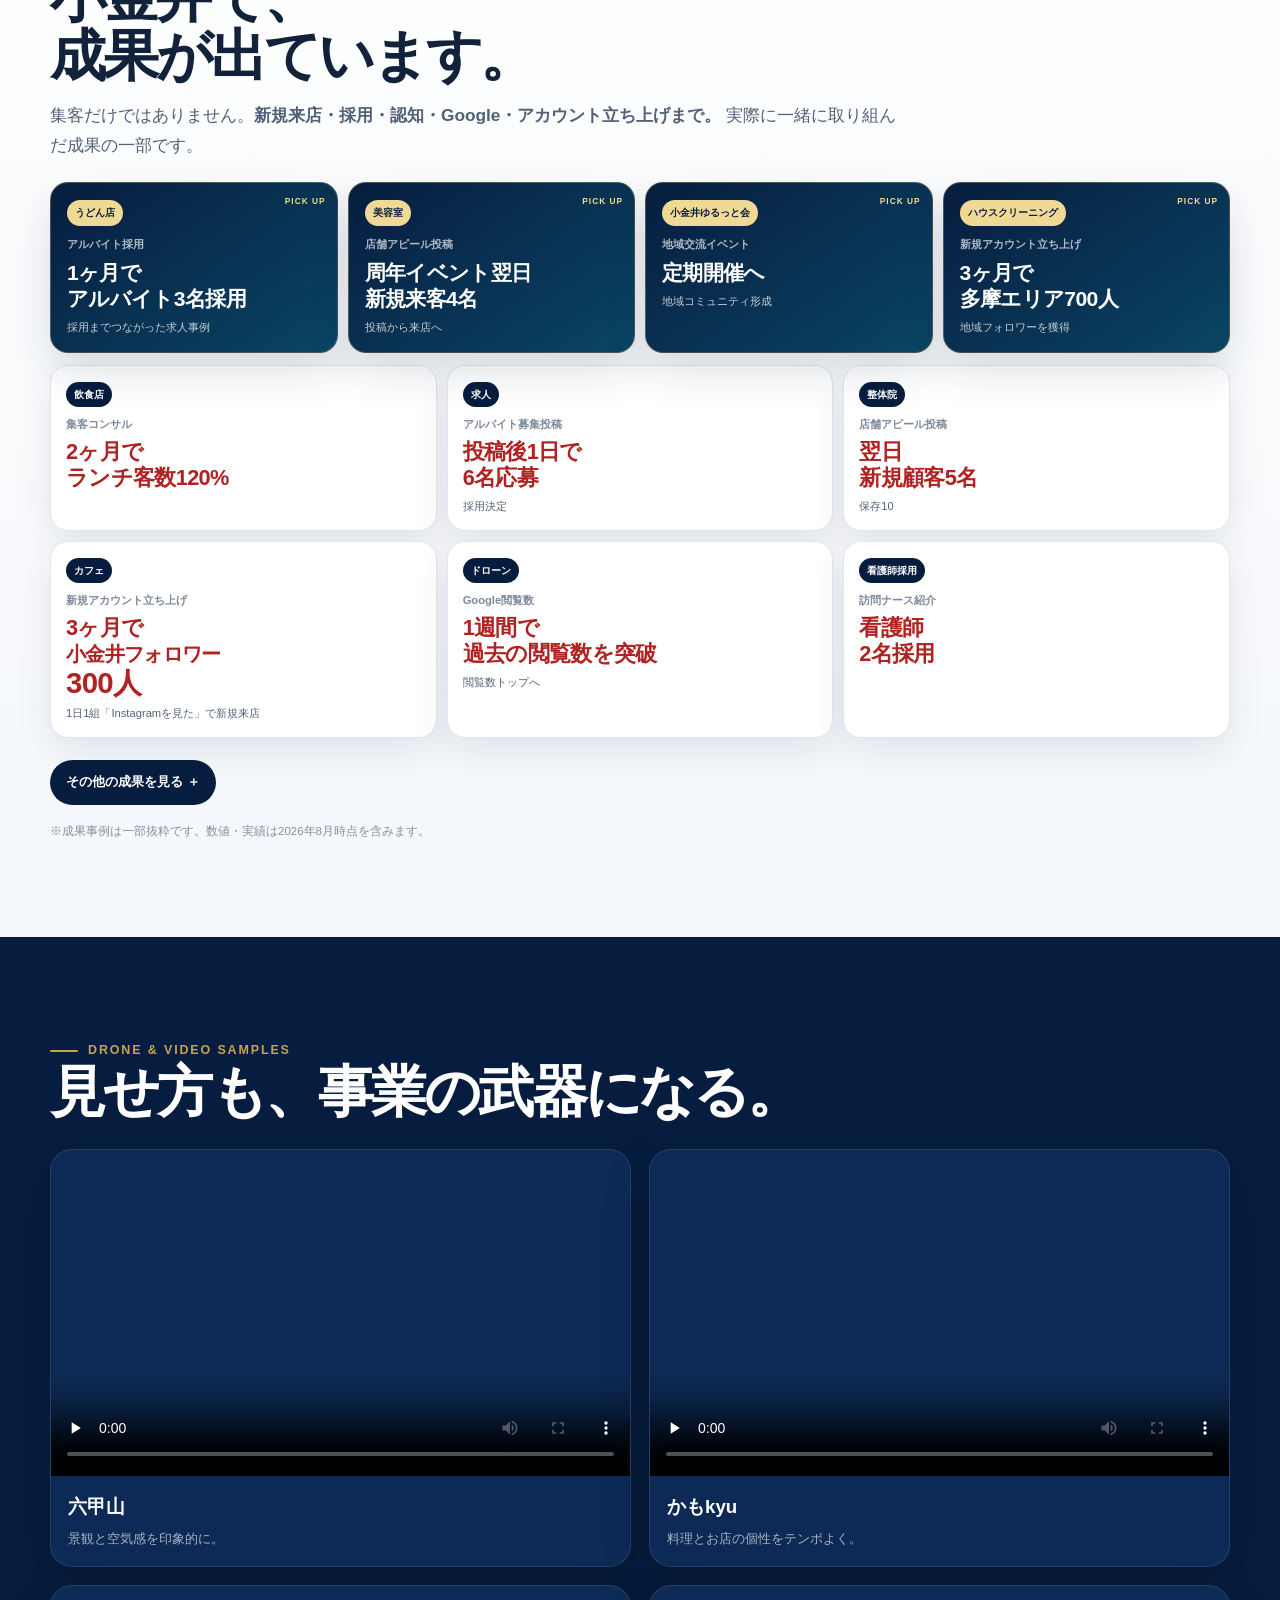
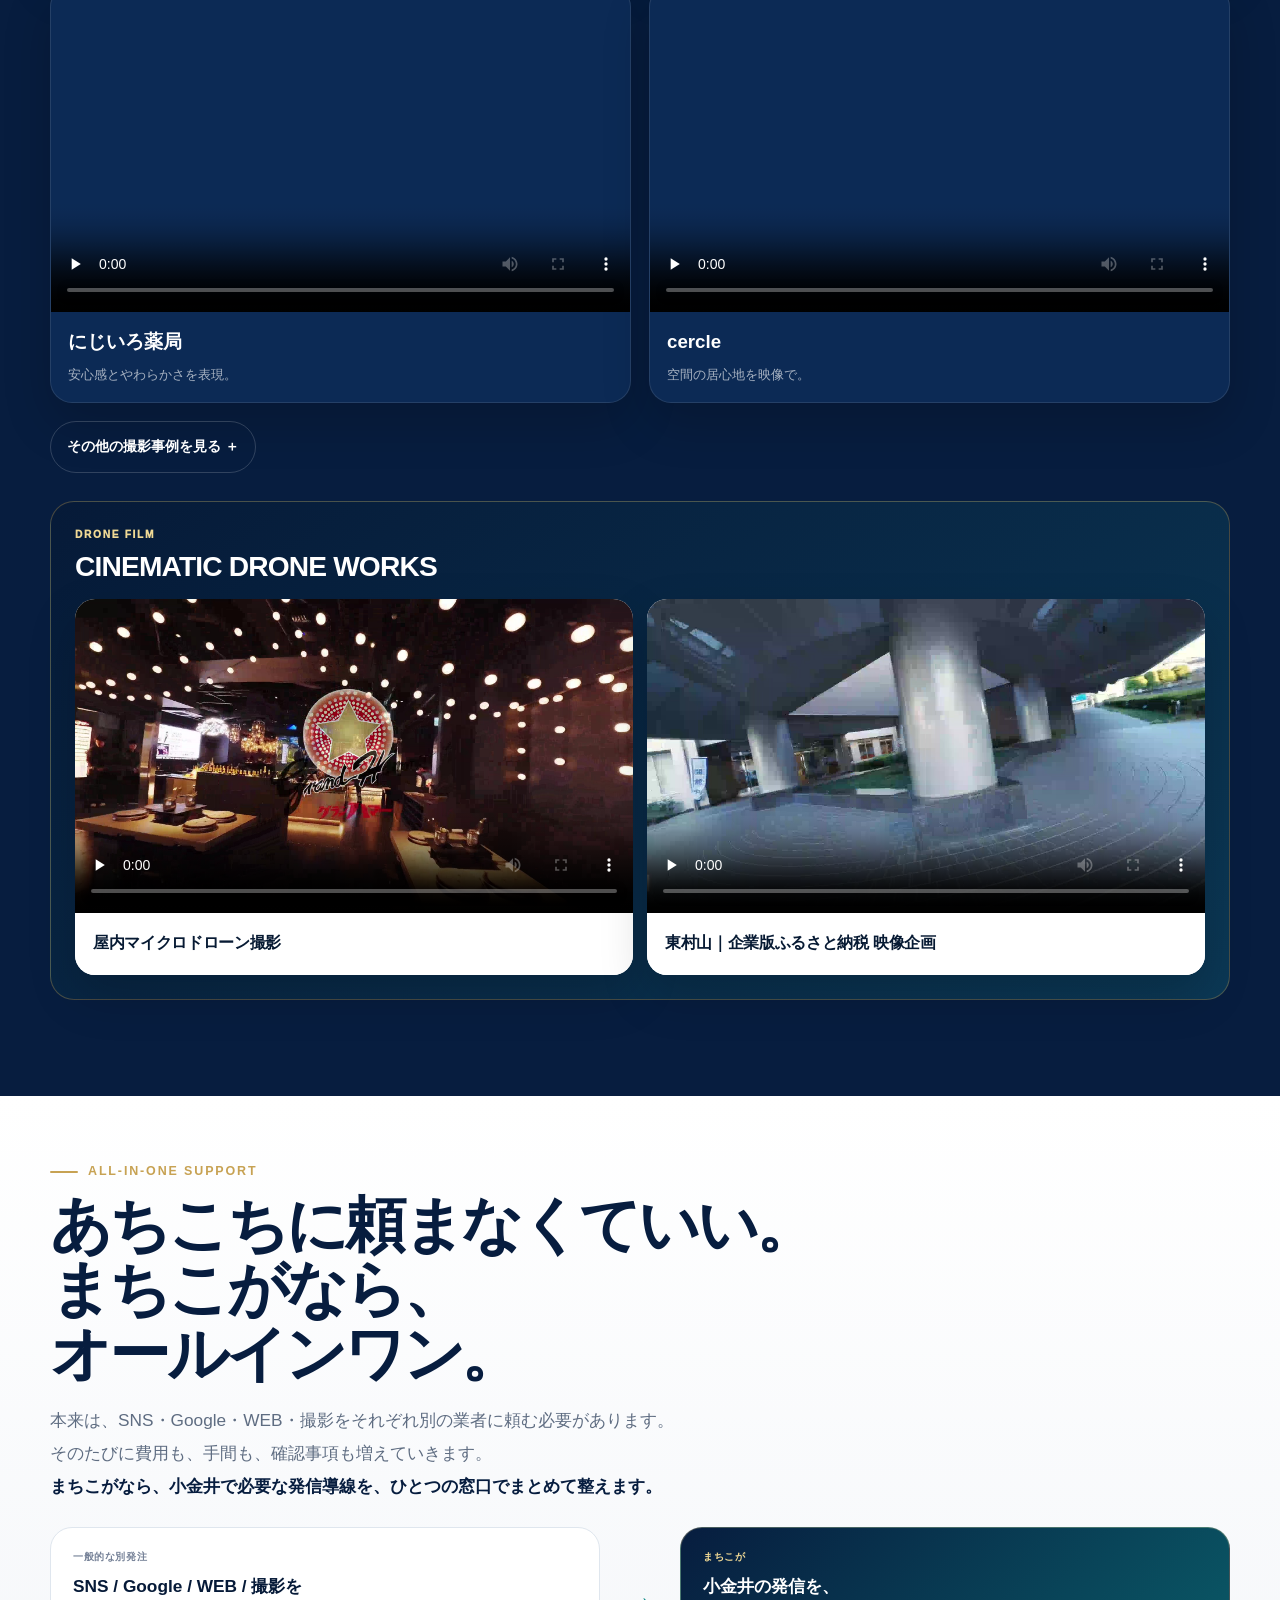
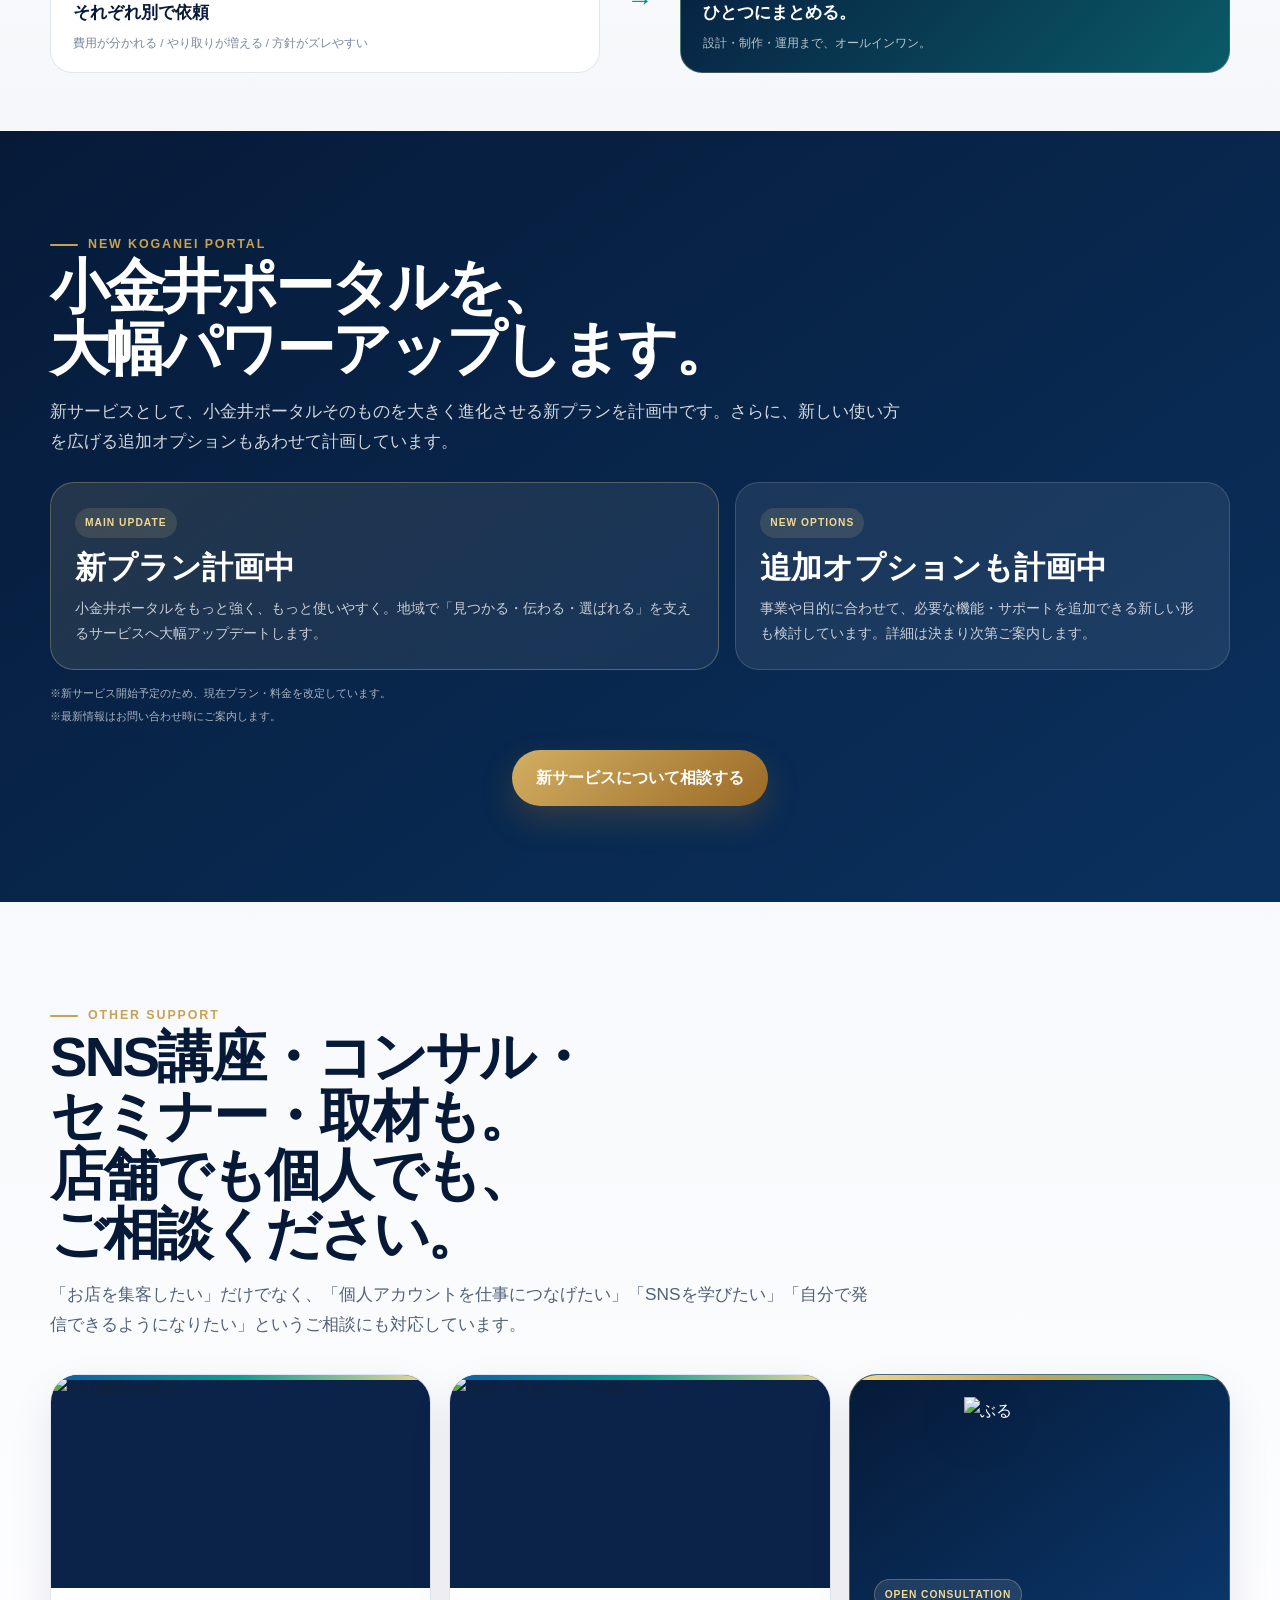
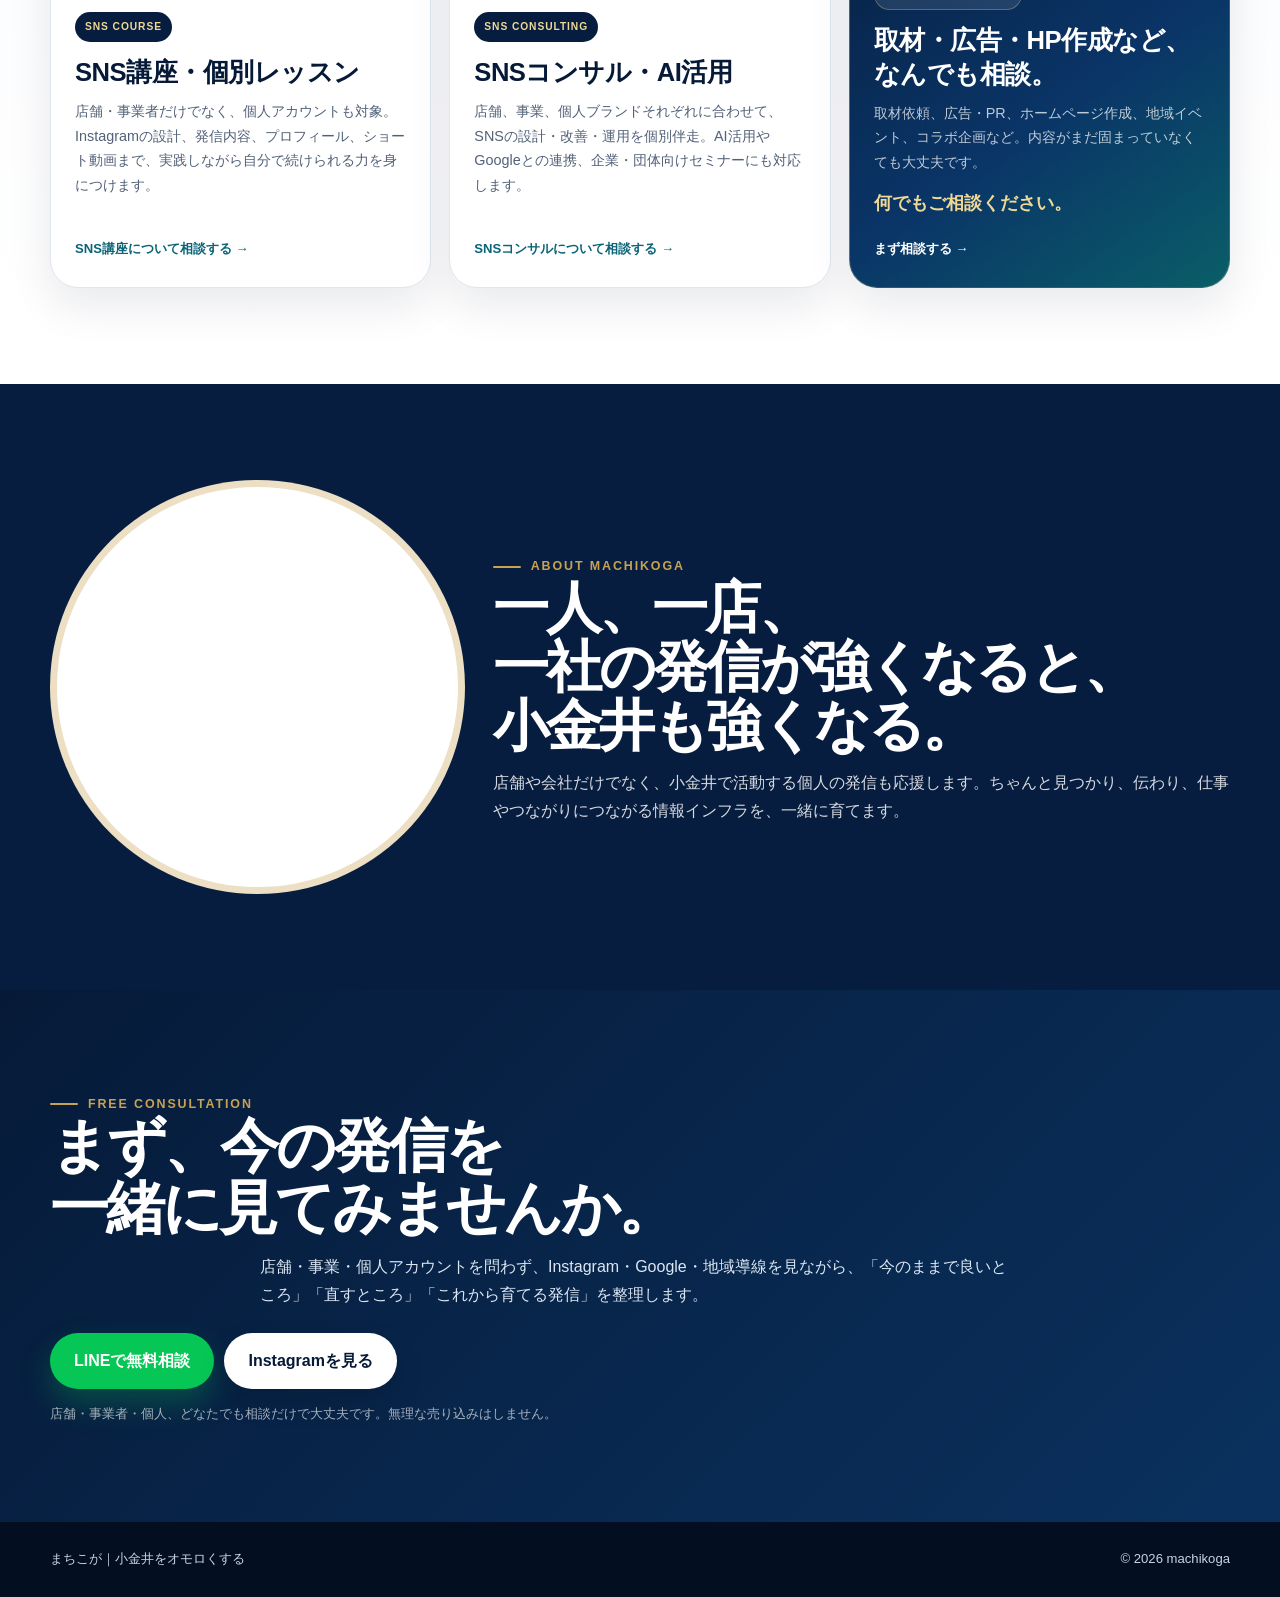
==== commit cfeaab0e: "Refresh generated site [skip ci]" ====
--- a/public/index.html
+++ b/public/index.html
@@ -2488,11 +2488,15 @@
 
 
 
+
+
+
+
 <style id="reach-v70-style">
 /* V71 SIMPLE REACH DESIGN */
 .reach-v71{background:#fff!important;padding:82px 0!important}
 .reach-v71 .container{max-width:1120px!important}
-.reach-v71-head{text-align:center!important;margin-bottom:30px!important}
+.reach-v71-head{text-align:left!important;margin-bottom:30px!important}
 .reach-v71-kicker{display:inline-flex!important;align-items:center!important;gap:12px!important;color:#0b2b55!important;font-size:.76rem!important;font-weight:900!important;letter-spacing:.18em!important}
 .reach-v71-kicker:before,.reach-v71-kicker:after{content:""!important;width:34px!important;height:2px!important;background:#c99426!important}
 .reach-v71-head h2{margin:14px 0 0!important;color:#0b2348!important;font-size:clamp(2.4rem,5vw,4.8rem)!important;line-height:1.05!important;letter-spacing:-.05em!important}
@@ -2532,7 +2536,7 @@
 <style id="stock-ai-simple-style">
 .stock-v73{padding:92px 0!important;background:linear-gradient(145deg,#031735,#082c60)!important;color:#fff!important}
 .stock-v73 .container{max-width:1120px!important}
-.stock-v73-head{text-align:center!important}
+.stock-v73-head{text-align:left!important}
 .stock-v73-kicker{display:inline-flex!important;align-items:center!important;gap:12px!important;color:#f0d995!important;font-size:.76rem!important;font-weight:900!important;letter-spacing:.16em!important}
 .stock-v73-kicker:before,.stock-v73-kicker:after{content:""!important;width:34px!important;height:2px!important;background:#f0d995!important}
 .stock-v73-head h2{margin:16px 0 0!important;color:#fff!important;font-size:clamp(2.8rem,5.8vw,5.4rem)!important;line-height:1.03!important;letter-spacing:-.055em!important}
@@ -2588,6 +2592,9 @@
   <a href="#pricing"><span>05</span><b>料金</b></a>
   <a class="mobile-menu-cta" href="#contact"><b>無料相談する</b><i>→</i></a>
 </aside>
+
+
+
 
 
 
@@ -2847,6 +2854,7 @@
     </div>
   </div>
 </section>
+
 
 
 
@@ -3310,6 +3318,9 @@
 
 
 
+
+
+
 <script id="mobileMenuScript">
 (() => {
   const button = document.getElementById('menuToggle');
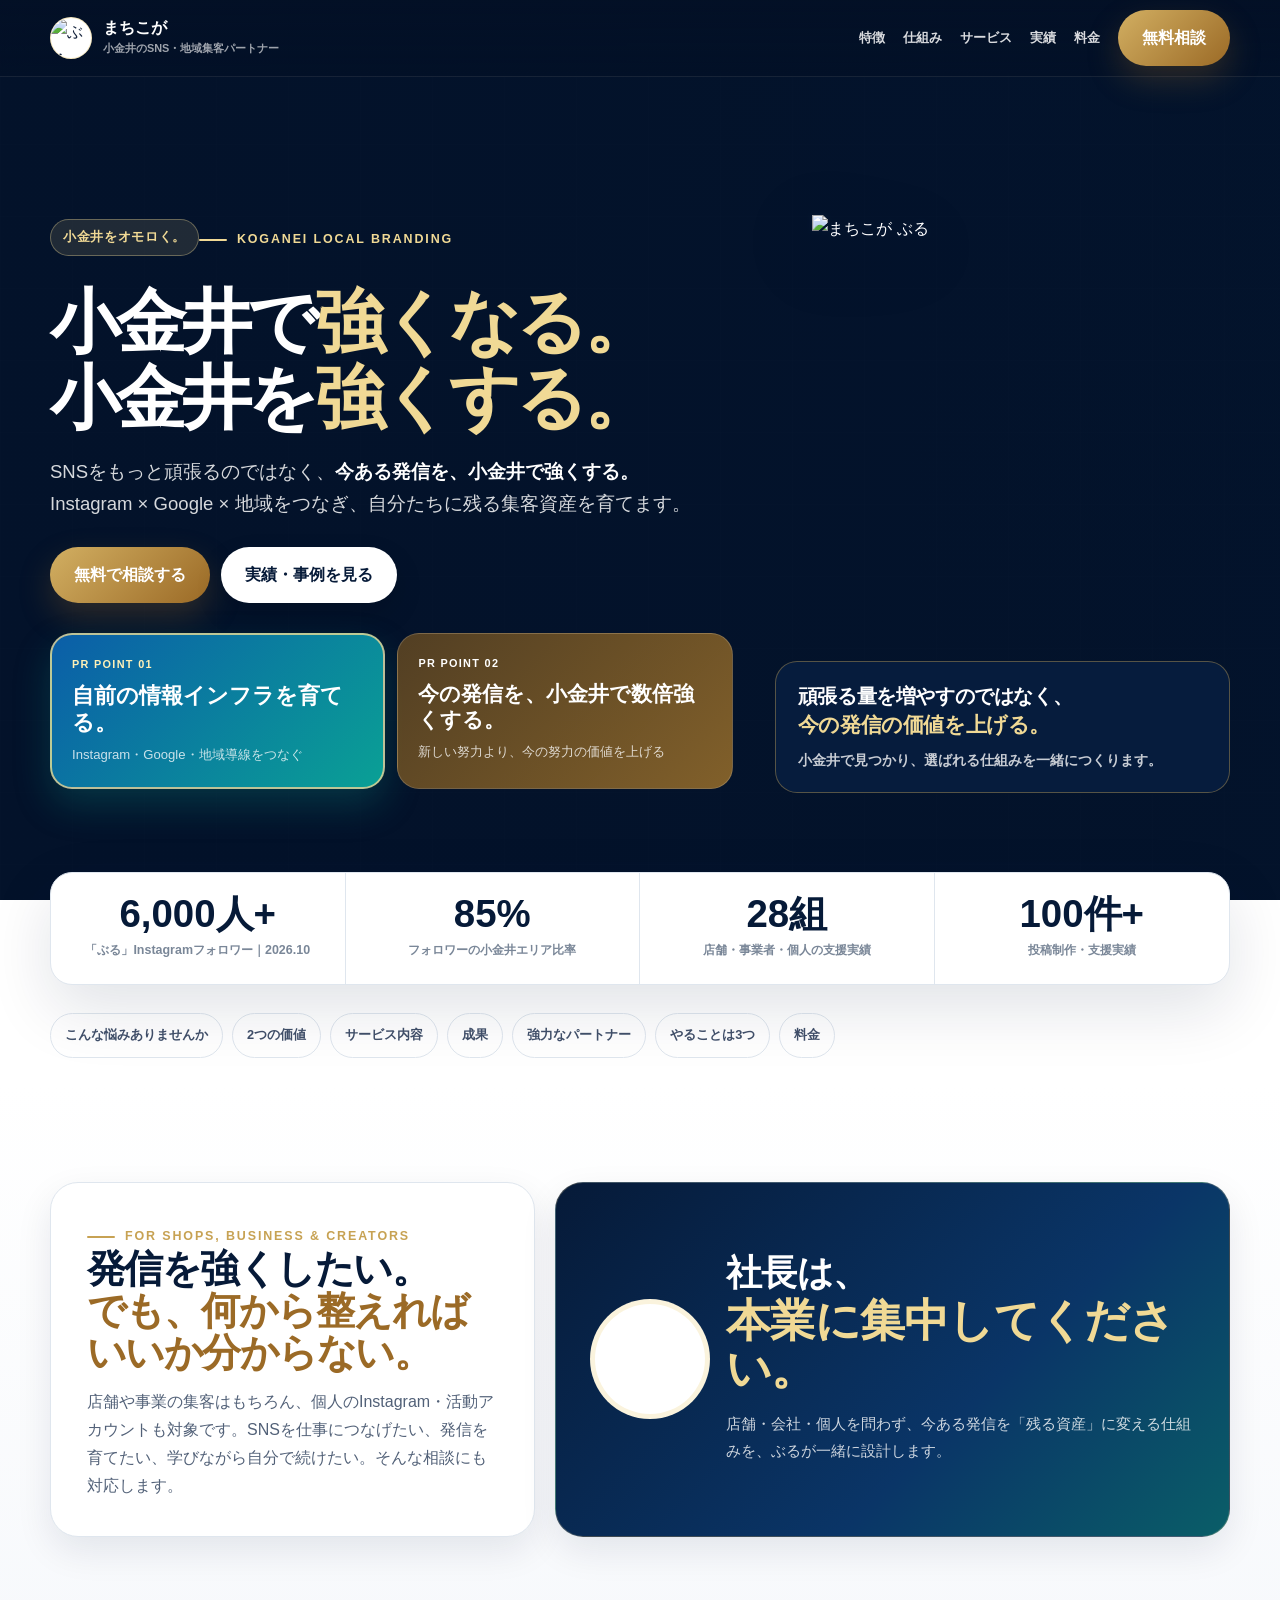
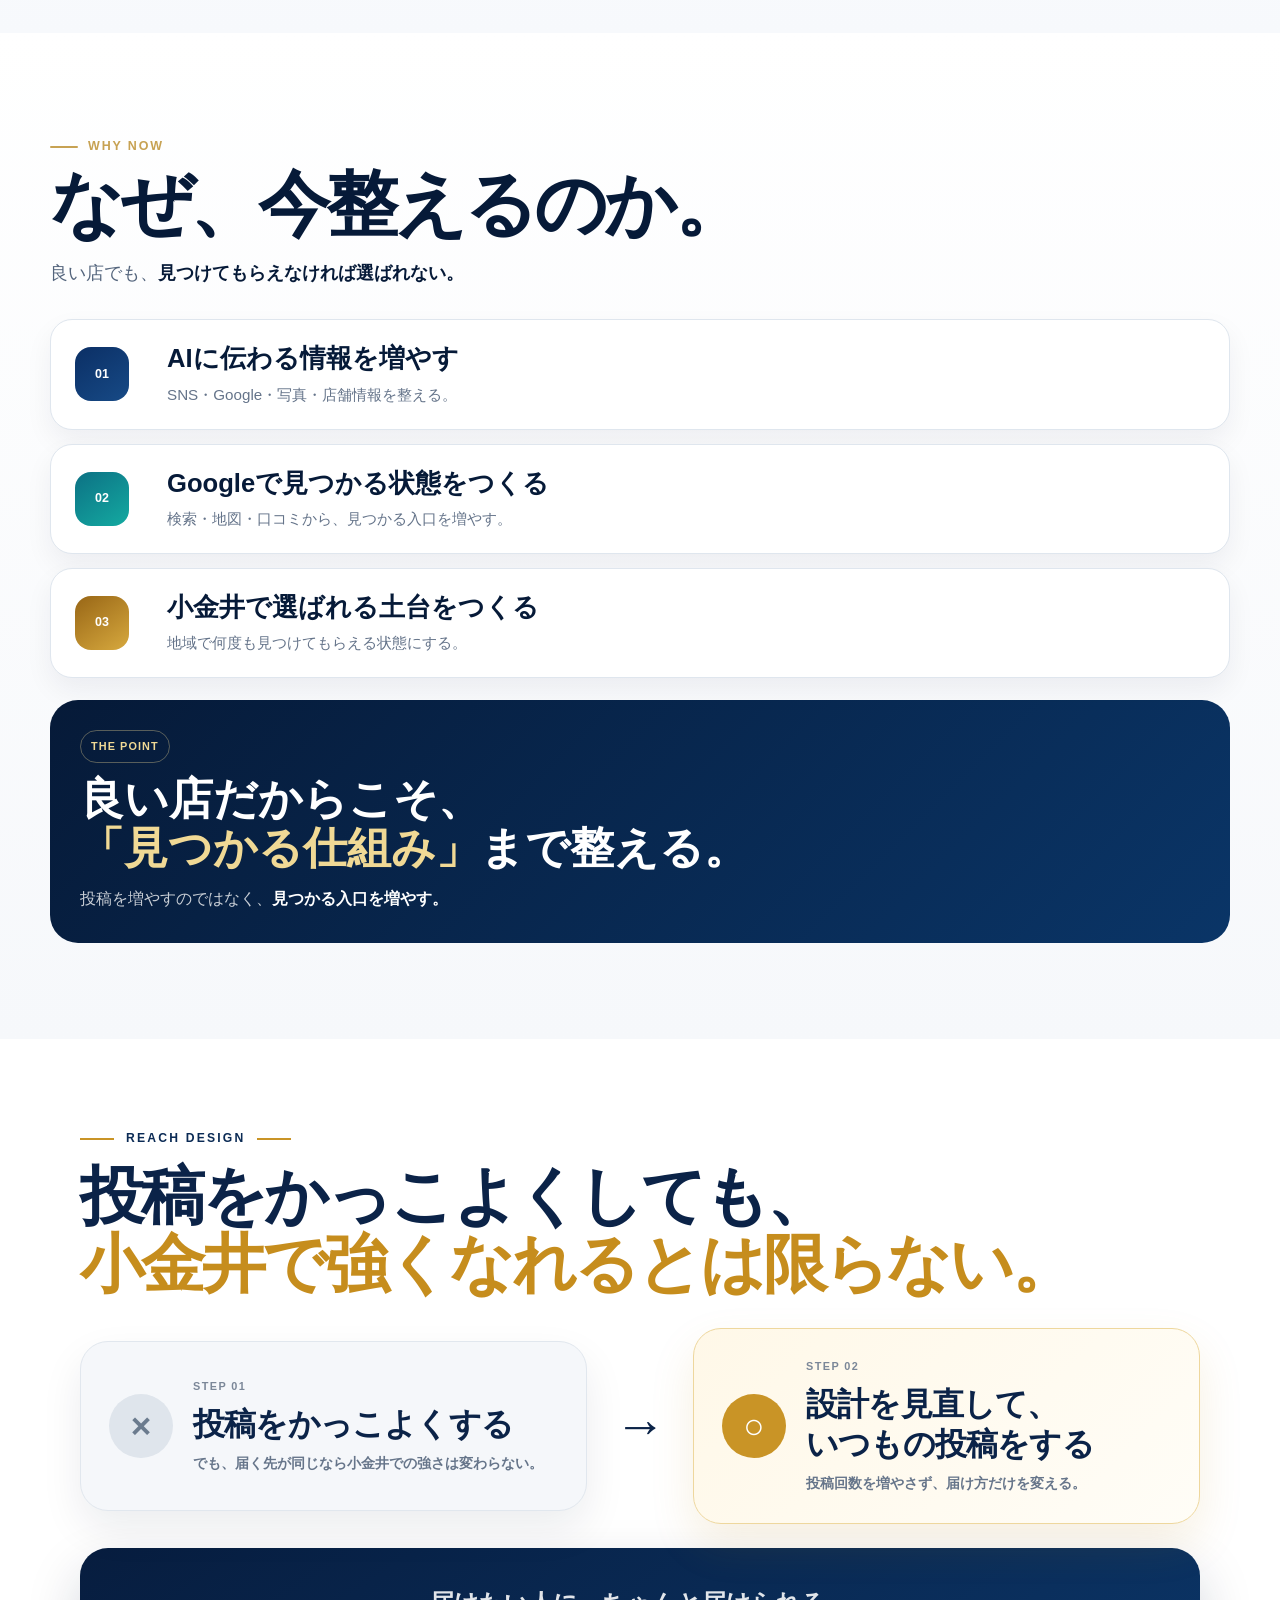
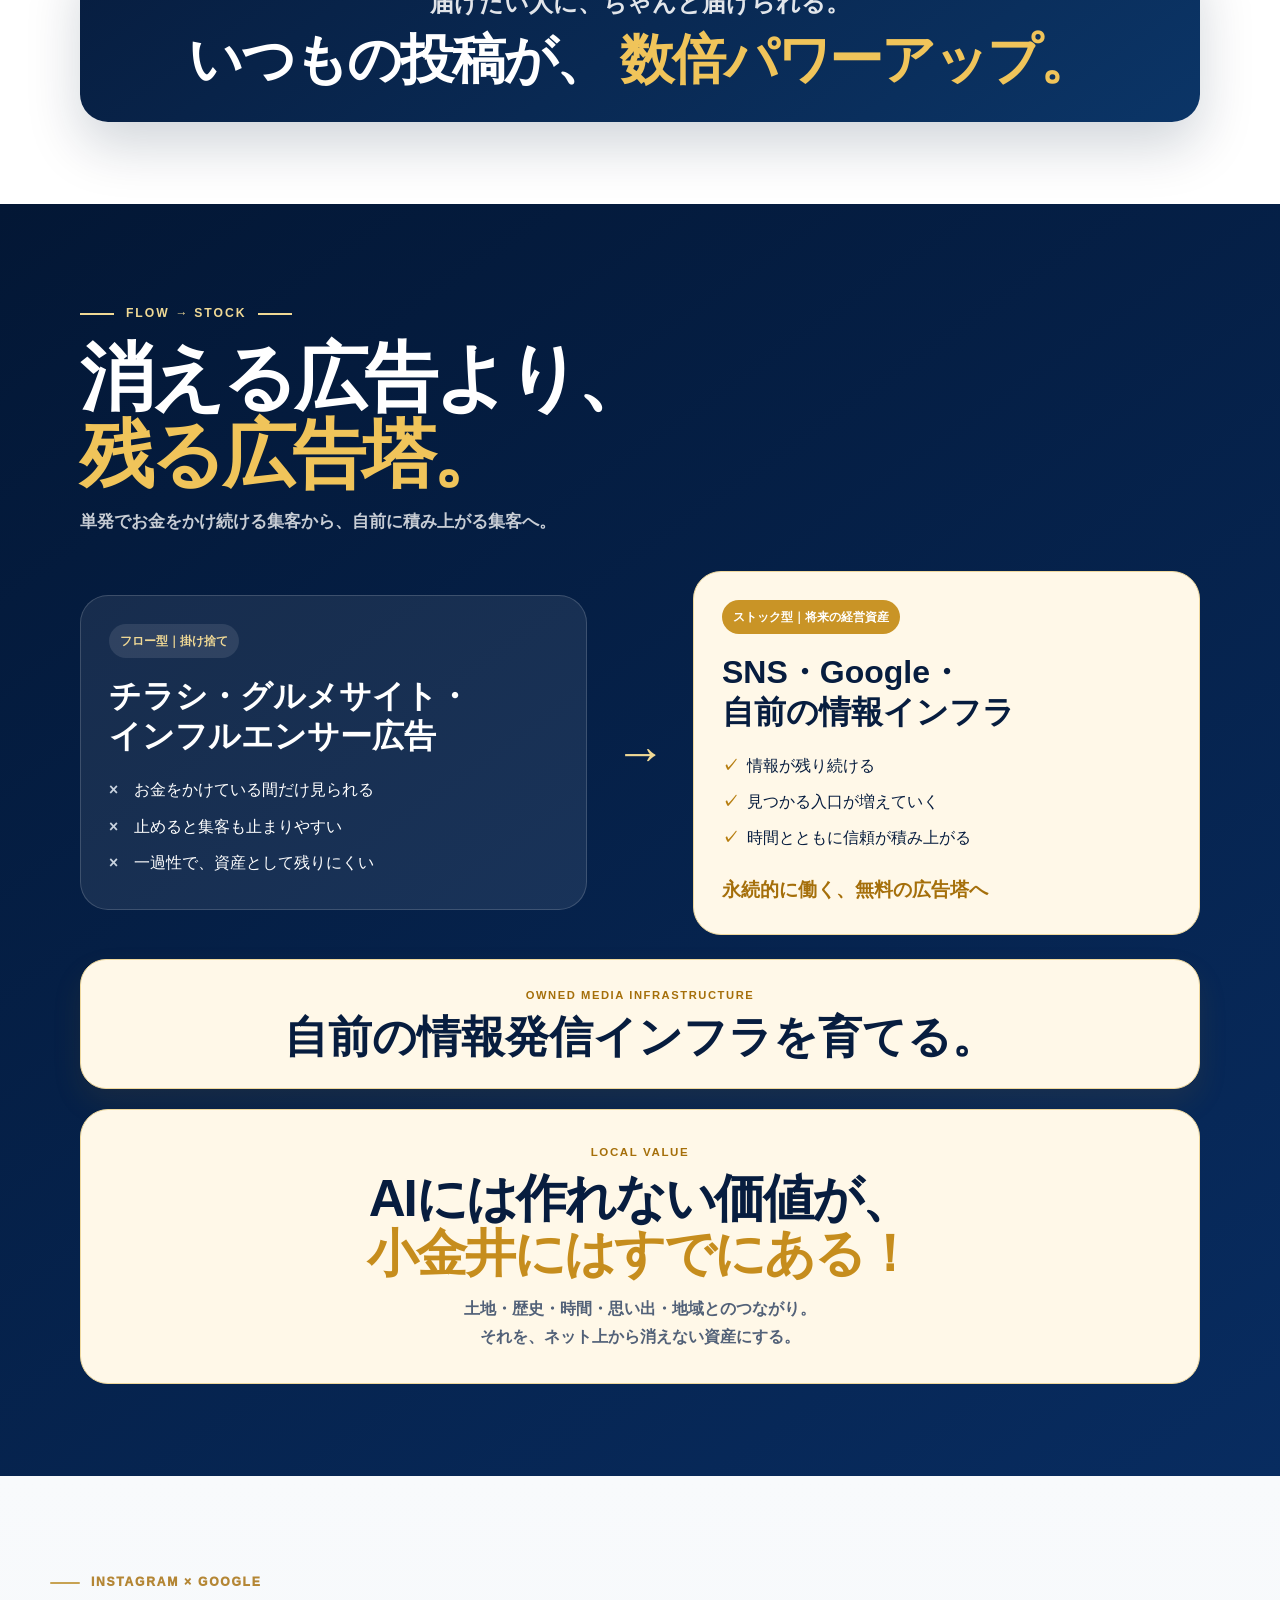
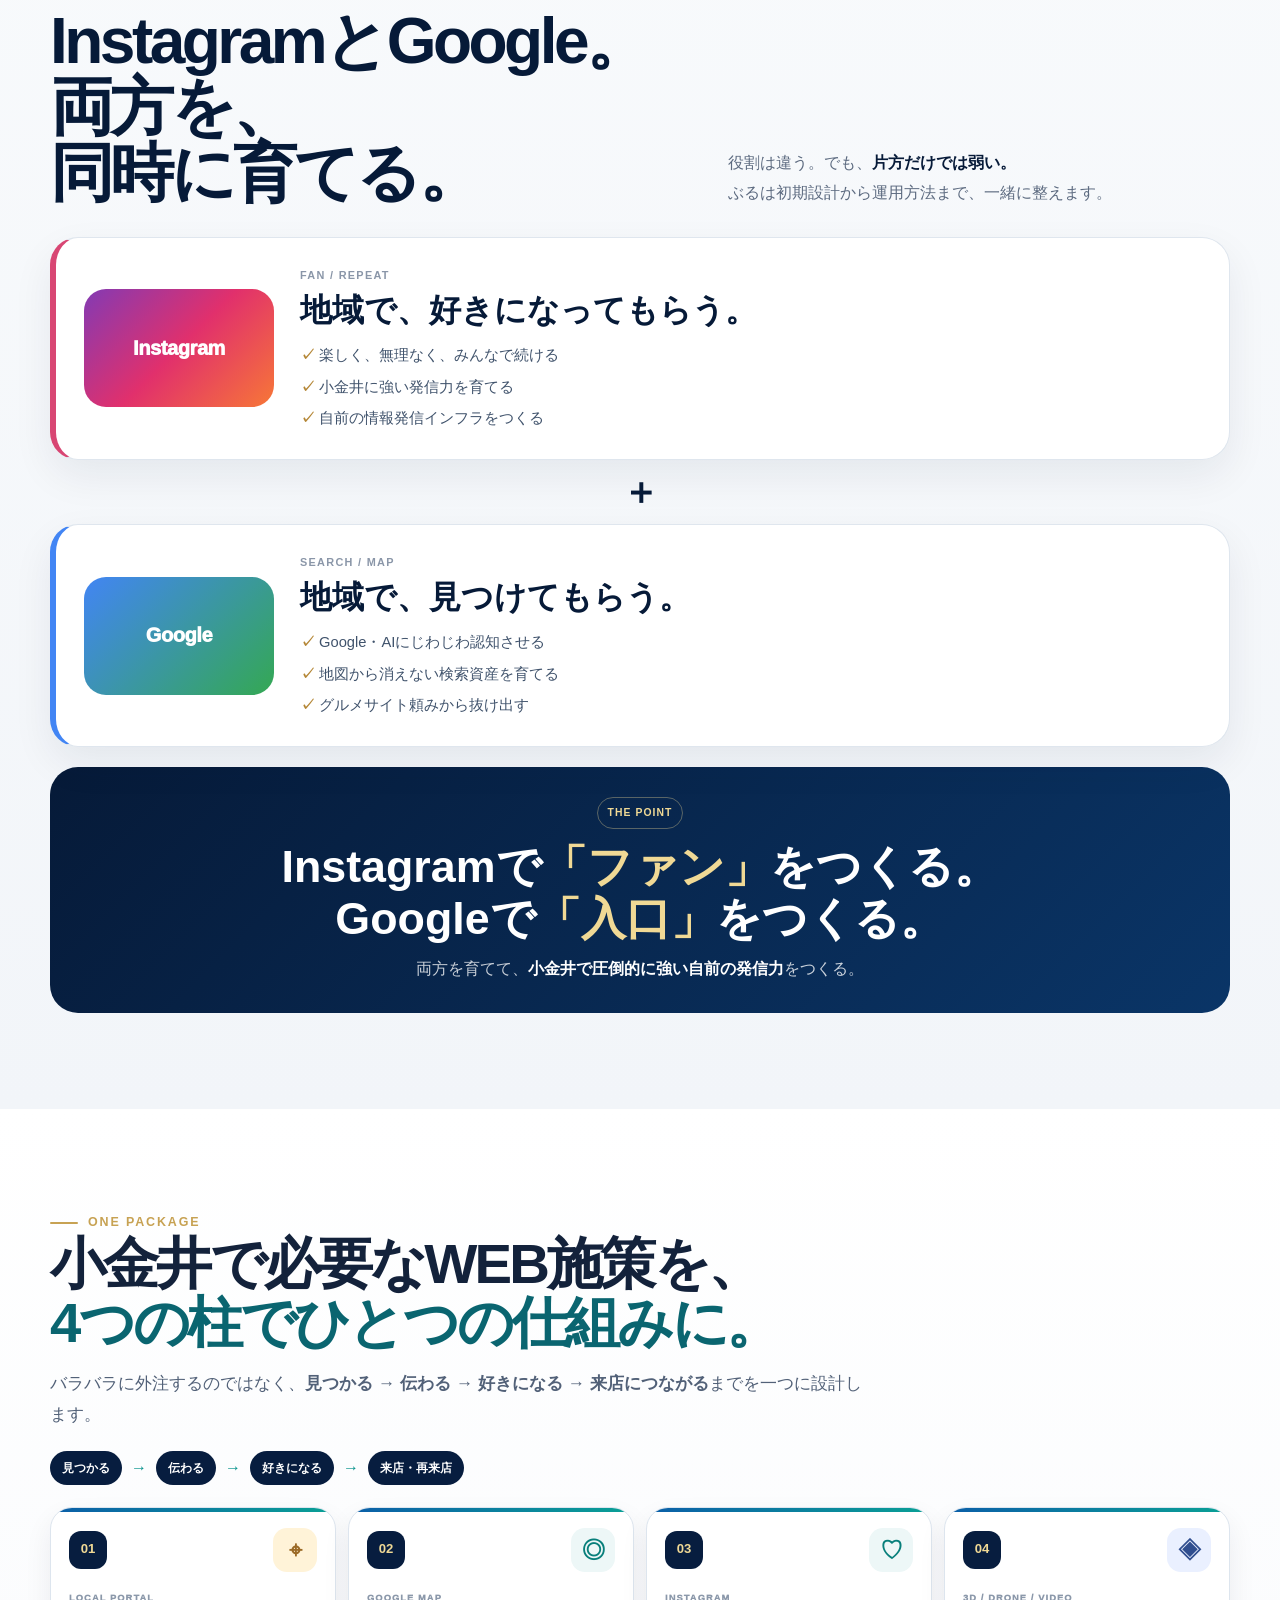
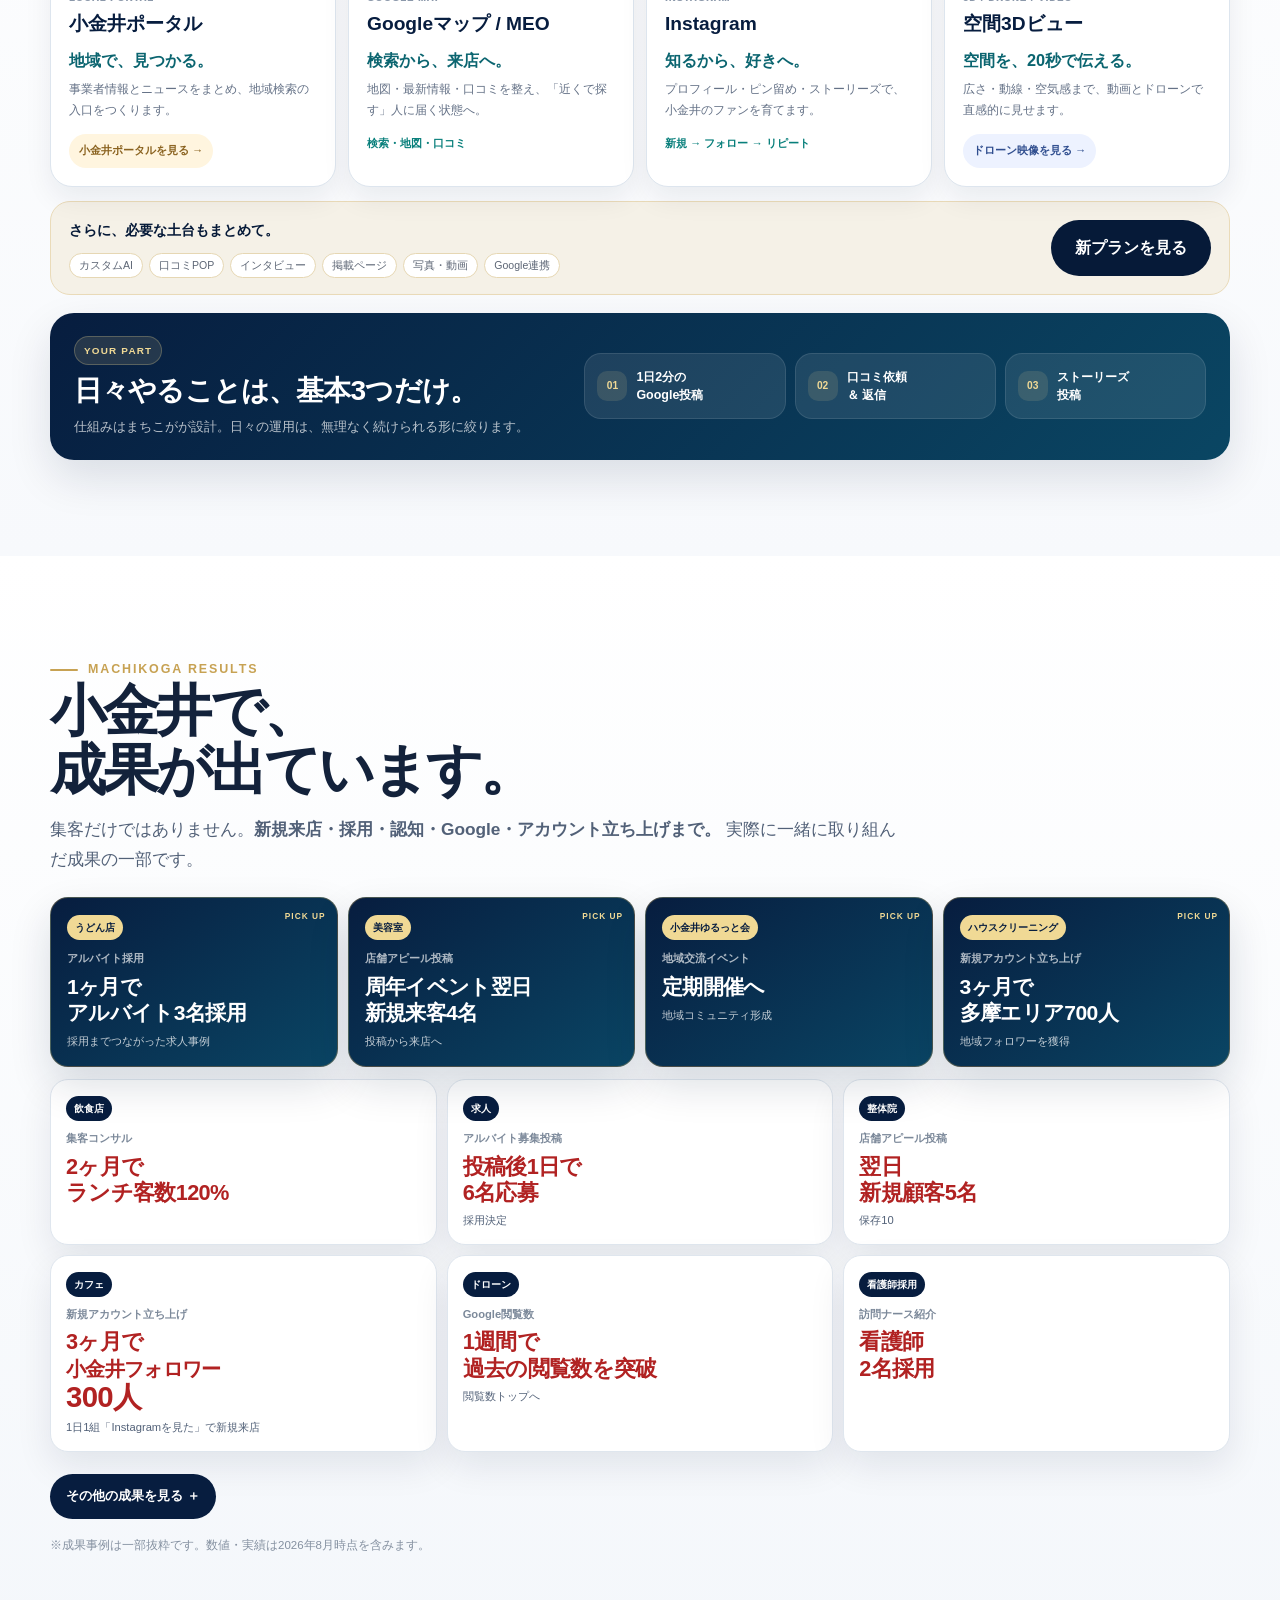
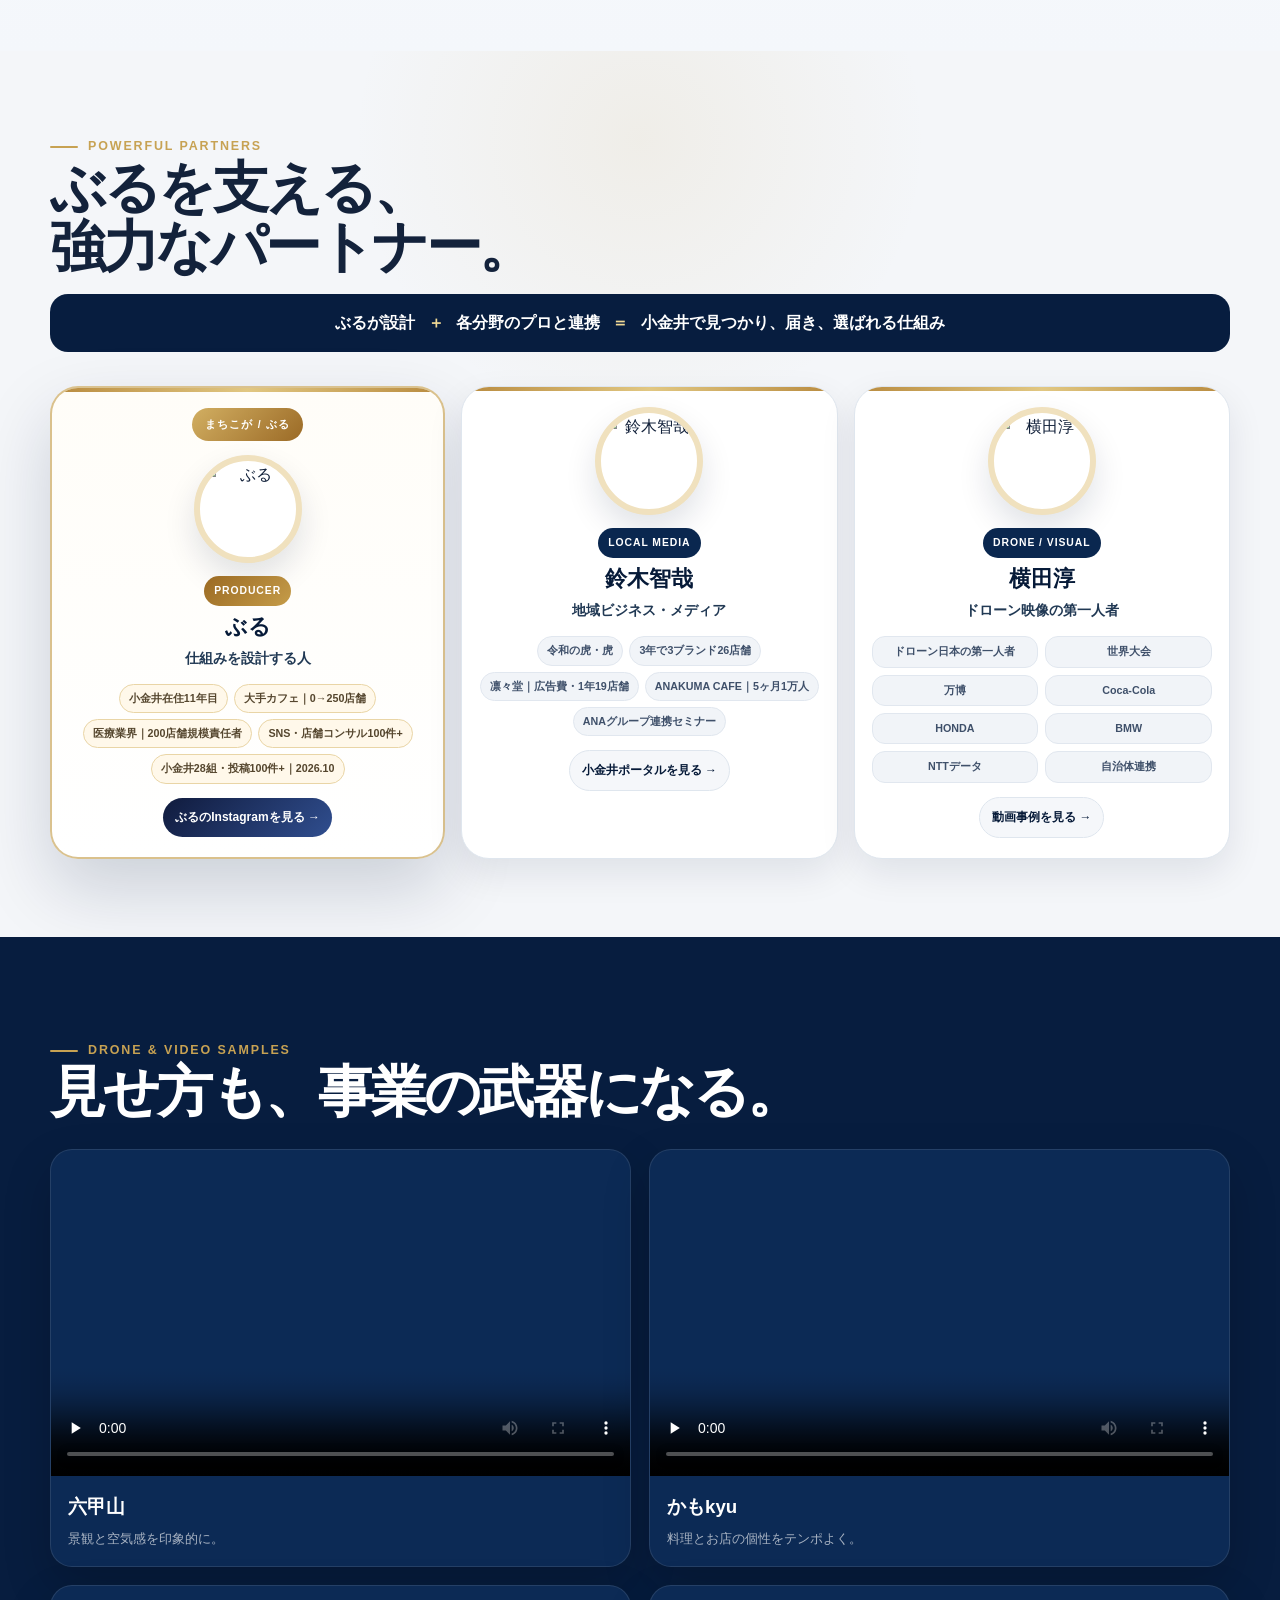
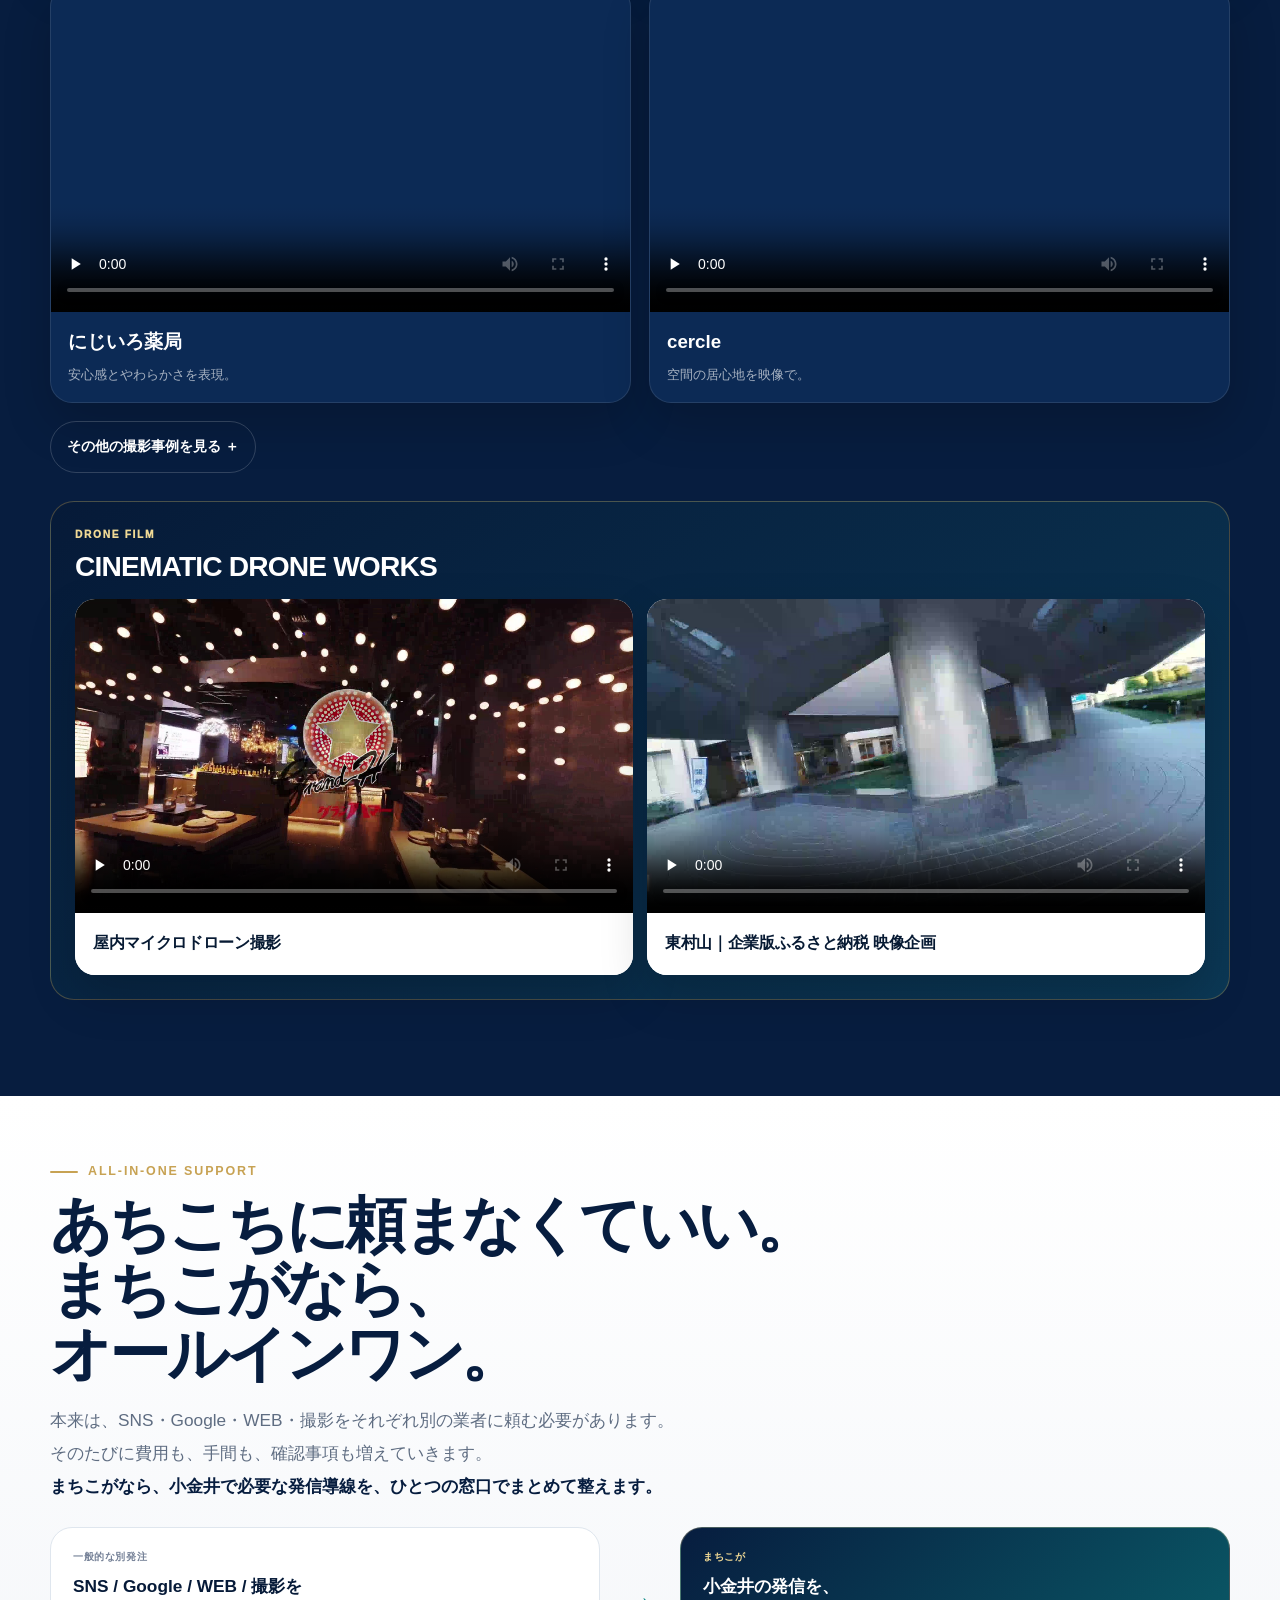
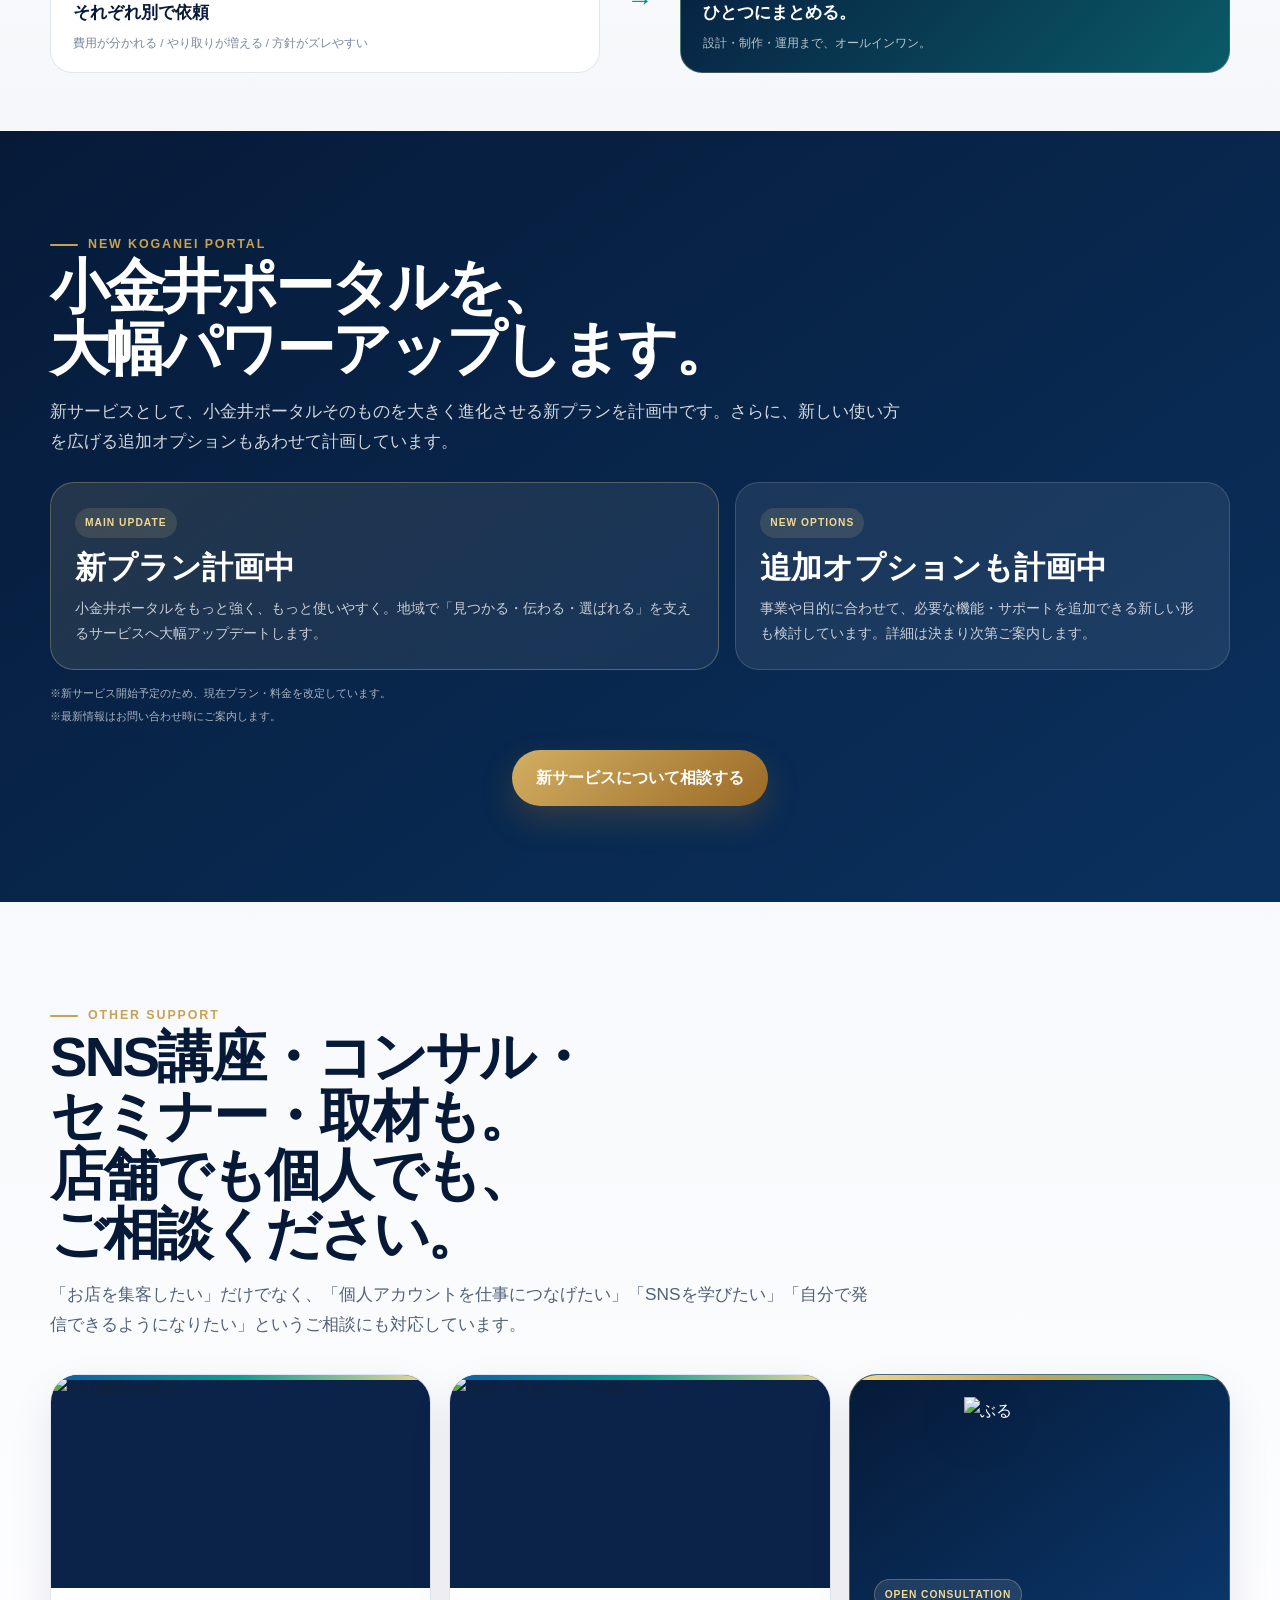
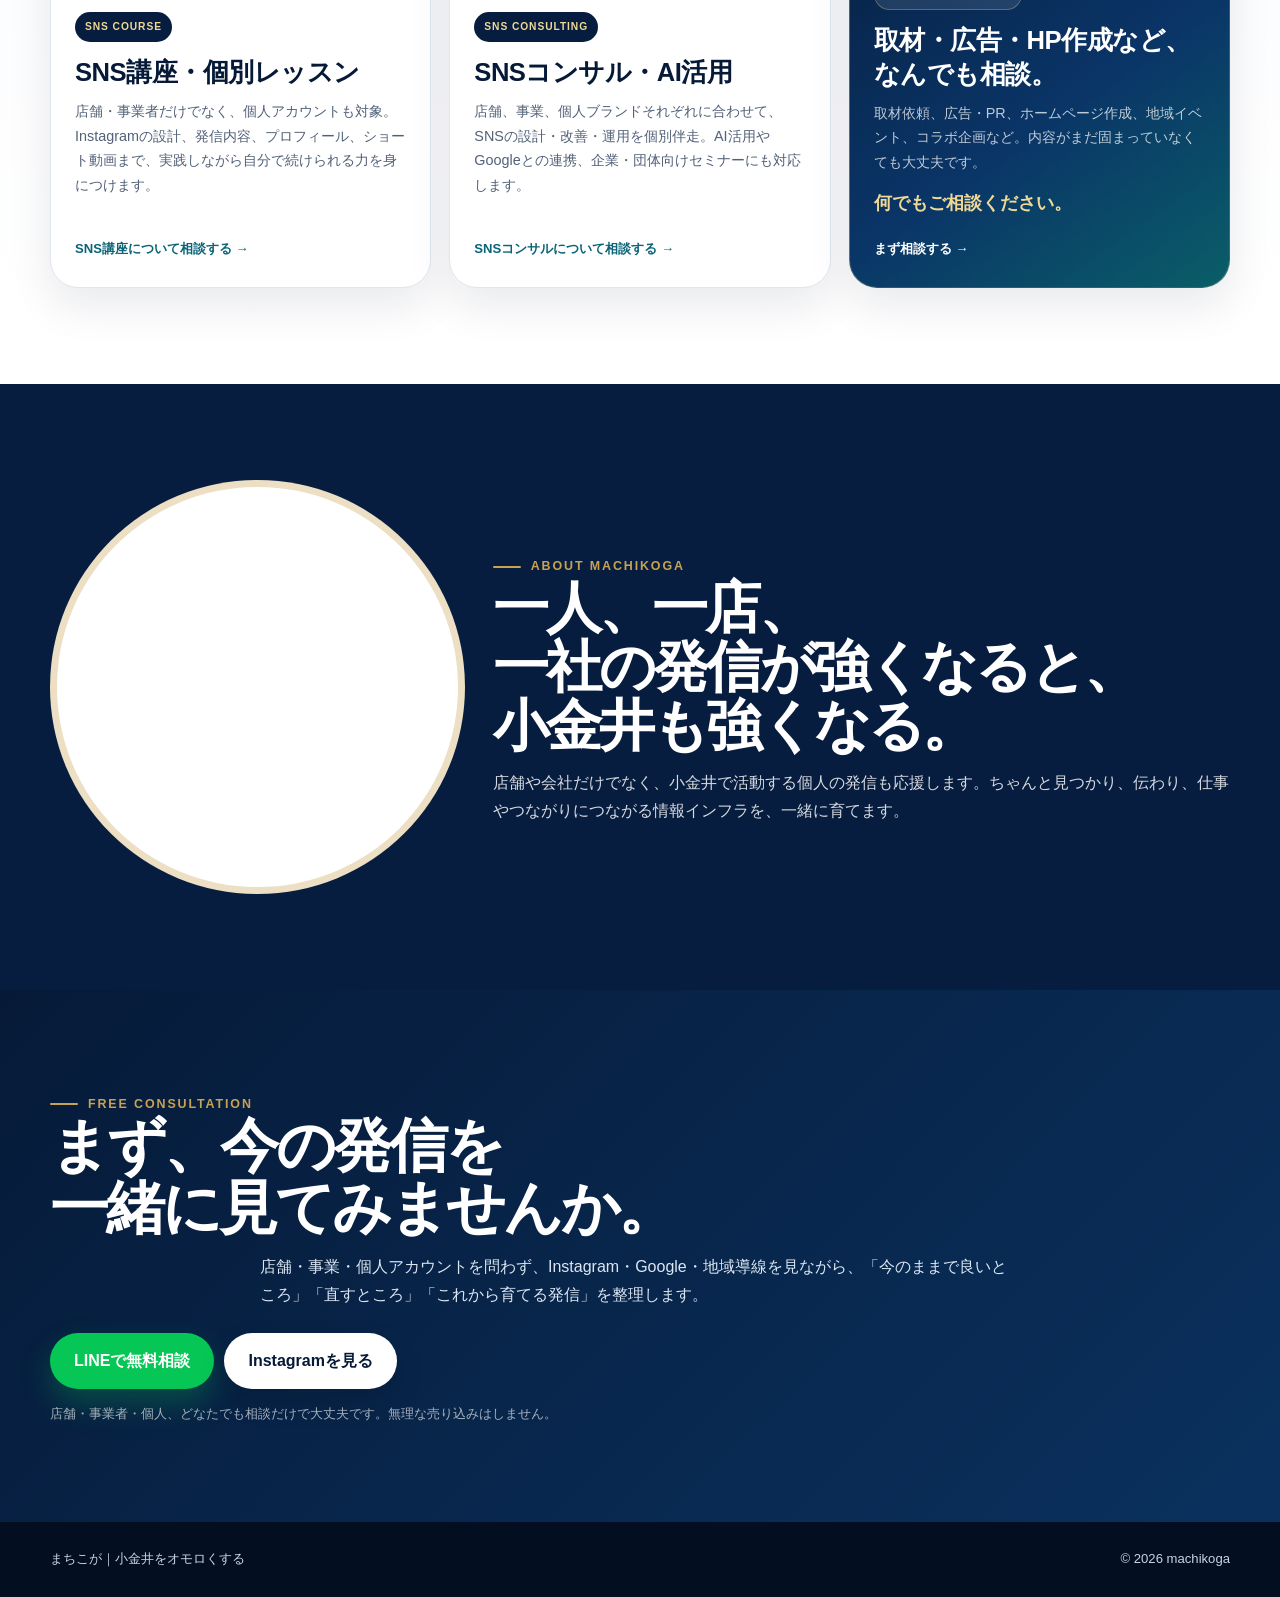
==== commit 93d9aa6d: "Refresh generated site [skip ci]" ====
--- a/public/index.html
+++ b/public/index.html
@@ -2492,6 +2492,10 @@
 
 
 
+
+
+
+
 <style id="reach-v70-style">
 /* V71 SIMPLE REACH DESIGN */
 .reach-v71{background:#fff!important;padding:82px 0!important}
@@ -2722,6 +2726,9 @@
 
 
 
+
+
+
 <main>
 <section class="hero" id="top"><div class="hero-media" id="heroSlides"></div><div class="hero-overlay"></div><div class="hero-grid"></div><div class="container hero-in"><div class="hero-copy"><div class="hero-motto">小金井をオモロく。</div><span class="kicker">KOGANEI LOCAL BRANDING</span><h1><span class="hero-line">小金井で<em>強くなる。</em></span><span class="hero-line">小金井を<em>強くする。</em></span></h1><p class="lead">SNSをもっと頑張るのではなく、<strong>今ある発信を、小金井で強くする。</strong><br>Instagram × Google × 地域をつなぎ、自分たちに残る集客資産を育てます。</p><div class="hero-actions"><a class="btn gold" href="#contact">無料で相談する</a><a class="btn white" href="#samples">実績・事例を見る</a></div><div class="hero-pr"><div class="pr-card one"><div class="label">PR POINT 01</div><strong>自前の情報インフラを育てる。</strong><span>Instagram・Google・地域導線をつなぐ</span></div><div class="pr-card two"><div class="label">PR POINT 02</div><strong>今の発信を、小金井で数倍強くする。</strong><span>新しい努力より、今の努力の価値を上げる</span></div></div></div><aside class="hero-side"><img class="hero-buru" src="assets/buru-hero-navy.webp?v=20260910-final" alt="まちこが ぶる"><div class="hero-bubble"><p class="hero-bubble-main">頑張る量を増やすのではなく、<br><span>今の発信の価値を上げる。</span></p><p class="hero-bubble-sub">小金井で見つかり、選ばれる仕組みを一緒につくります。</p></div></aside></div></section>
 <div class="proof-wrap"><div class="container"><div class="proof">
@@ -2744,6 +2751,41 @@
 </div>
 <div class="why-simple-conclusion"><span>THE POINT</span><h3>良い店だからこそ、<br><em>「見つかる仕組み」</em>まで整える。</h3><p>投稿を増やすのではなく、<strong>見つかる入口を増やす。</strong></p></div>
 </div></section>
+<section class="section reach-design reach-v71" id="reach-design">
+  <div class="container">
+    <div class="reach-v71-head">
+      <span class="reach-v71-kicker">REACH DESIGN</span>
+      <h2>投稿をかっこよくしても、<br><em>小金井で強くなれるとは限らない。</em></h2>
+    </div>
+
+    <div class="reach-v71-choice">
+      <article class="reach-v71-card reach-v71-ng">
+        <span class="reach-v71-mark">×</span>
+        <div>
+          <small>STEP 01</small>
+          <h3>投稿をかっこよくする</h3>
+          <p class="reach-v71-card-note">でも、届く先が同じなら小金井での強さは変わらない。</p>
+        </div>
+      </article>
+
+      <div class="reach-v71-arrow">→</div>
+
+      <article class="reach-v71-card reach-v71-ok">
+        <span class="reach-v71-mark">○</span>
+        <div>
+          <small>STEP 02</small>
+          <h3>設計を見直して、<br>いつもの投稿をする</h3>
+          <p class="reach-v71-card-note">投稿回数を増やさず、届け方だけを変える。</p>
+        </div>
+      </article>
+    </div>
+
+    <div class="reach-v71-result">
+      <p>届けたい人に、ちゃんと届けられる。</p>
+      <strong><span>いつもの投稿が、</span><em>数倍パワーアップ。</em></strong>
+    </div>
+  </div>
+</section>
 <section class="section stock-ai-simple stock-v73" id="ai">
   <div class="container">
     <div class="stock-v73-head">
@@ -2790,70 +2832,6 @@
   </div>
 </section>
 
-
-
-
-
-
-
-
-
-
-
-
-
-
-
-
-
-
-
-
-
-
-
-
-
-
-
-
-
-
-<section class="section reach-design reach-v71" id="reach-design">
-  <div class="container">
-    <div class="reach-v71-head">
-      <span class="reach-v71-kicker">REACH DESIGN</span>
-      <h2>投稿をかっこよくしても、<br><em>小金井で強くなれるとは限らない。</em></h2>
-    </div>
-
-    <div class="reach-v71-choice">
-      <article class="reach-v71-card reach-v71-ng">
-        <span class="reach-v71-mark">×</span>
-        <div>
-          <small>STEP 01</small>
-          <h3>投稿をかっこよくする</h3>
-          <p class="reach-v71-card-note">でも、届く先が同じなら小金井での強さは変わらない。</p>
-        </div>
-      </article>
-
-      <div class="reach-v71-arrow">→</div>
-
-      <article class="reach-v71-card reach-v71-ok">
-        <span class="reach-v71-mark">○</span>
-        <div>
-          <small>STEP 02</small>
-          <h3>設計を見直して、<br>いつもの投稿をする</h3>
-          <p class="reach-v71-card-note">投稿回数を増やさず、届け方だけを変える。</p>
-        </div>
-      </article>
-    </div>
-
-    <div class="reach-v71-result">
-      <p>届けたい人に、ちゃんと届けられる。</p>
-      <strong><span>いつもの投稿が、</span><em>数倍パワーアップ。</em></strong>
-    </div>
-  </div>
-</section>
 
 
 
@@ -2985,13 +2963,6 @@
     </div>
   </div>
 </div></section>
-<section class="section tools compact-partners" id="tools"><div class="container"><span class="kicker">POWERFUL PARTNERS</span><h2>ぶるを支える、<br>強力なパートナー。</h2><div class="partner-intro">ぶるが設計 <b>＋</b> 各分野のプロと連携 <b>＝</b> 小金井で見つかり、届き、選ばれる仕組み</div>
-<div class="trio-stage compact-stage">
-<article class="trio-person compact-person buru-center"><div class="main-badge">まちこが / ぶる</div><div class="trio-photo"><img src="assets/buru-v67.webp" alt="ぶる"></div><div class="trio-role">PRODUCER</div><h3>ぶる</h3><strong>仕組みを設計する人</strong><div class="authority-mini main"><span>小金井在住11年目</span><span>大手カフェ｜0→250店舗</span><span>医療業界｜200店舗規模責任者</span><span>SNS・店舗コンサル100件+</span><span>小金井28組・投稿100件+｜2026.10</span></div><a class="trio-cta buru-instagram" href="https://www.instagram.com/machikoga/" target="_blank" rel="noopener">ぶるのInstagramを見る →</a></article>
-<article class="trio-person compact-person suzuki"><div class="trio-photo"><img src="assets/partners/suzuki.webp?v=20260910-8" alt="鈴木智哉"></div><div class="trio-role">LOCAL MEDIA</div><h3>鈴木智哉</h3><strong>地域ビジネス・メディア</strong><div class="authority-mini"><span>令和の虎・虎</span><span>3年で3ブランド26店舗</span><span>凛々堂｜広告費・1年19店舗</span><span>ANAKUMA CAFE｜5ヶ月1万人</span><span>ANAグループ連携セミナー</span></div><a class="trio-cta" href="https://machi-aka.cc-corp.co.jp/koganei/" target="_blank" rel="noopener">小金井ポータルを見る →</a></article>
-<article class="trio-person compact-person yokota"><div class="trio-photo"><img src="assets/partners/yokota.webp" alt="横田淳"></div><div class="trio-role">DRONE / VISUAL</div><h3>横田淳</h3><strong>ドローン映像の第一人者</strong><div class="authority-mini authority-yokota"><span>ドローン日本の第一人者</span><span>世界大会</span><span>万博</span><span>Coca-Cola</span><span>HONDA</span><span>BMW</span><span>NTTデータ</span><span>自治体連携</span></div><a class="trio-cta" href="#samples">動画事例を見る →</a></article>
-</div></div></section>
-
 <section class="section results machikoga-results" id="results"><div class="container">
   <span class="kicker">MACHIKOGA RESULTS</span>
   <h2>小金井で、<br>成果が出ています。</h2>
@@ -3044,6 +3015,12 @@
 
   <p class="results-note">※成果事例は一部抜粋です。数値・実績は2026年8月時点を含みます。</p>
 </div></section>
+<section class="section tools compact-partners" id="tools"><div class="container"><span class="kicker">POWERFUL PARTNERS</span><h2>ぶるを支える、<br>強力なパートナー。</h2><div class="partner-intro">ぶるが設計 <b>＋</b> 各分野のプロと連携 <b>＝</b> 小金井で見つかり、届き、選ばれる仕組み</div>
+<div class="trio-stage compact-stage">
+<article class="trio-person compact-person buru-center"><div class="main-badge">まちこが / ぶる</div><div class="trio-photo"><img src="assets/buru-v67.webp" alt="ぶる"></div><div class="trio-role">PRODUCER</div><h3>ぶる</h3><strong>仕組みを設計する人</strong><div class="authority-mini main"><span>小金井在住11年目</span><span>大手カフェ｜0→250店舗</span><span>医療業界｜200店舗規模責任者</span><span>SNS・店舗コンサル100件+</span><span>小金井28組・投稿100件+｜2026.10</span></div><a class="trio-cta buru-instagram" href="https://www.instagram.com/machikoga/" target="_blank" rel="noopener">ぶるのInstagramを見る →</a></article>
+<article class="trio-person compact-person suzuki"><div class="trio-photo"><img src="assets/partners/suzuki.webp?v=20260910-8" alt="鈴木智哉"></div><div class="trio-role">LOCAL MEDIA</div><h3>鈴木智哉</h3><strong>地域ビジネス・メディア</strong><div class="authority-mini"><span>令和の虎・虎</span><span>3年で3ブランド26店舗</span><span>凛々堂｜広告費・1年19店舗</span><span>ANAKUMA CAFE｜5ヶ月1万人</span><span>ANAグループ連携セミナー</span></div><a class="trio-cta" href="https://machi-aka.cc-corp.co.jp/koganei/" target="_blank" rel="noopener">小金井ポータルを見る →</a></article>
+<article class="trio-person compact-person yokota"><div class="trio-photo"><img src="assets/partners/yokota.webp" alt="横田淳"></div><div class="trio-role">DRONE / VISUAL</div><h3>横田淳</h3><strong>ドローン映像の第一人者</strong><div class="authority-mini authority-yokota"><span>ドローン日本の第一人者</span><span>世界大会</span><span>万博</span><span>Coca-Cola</span><span>HONDA</span><span>BMW</span><span>NTTデータ</span><span>自治体連携</span></div><a class="trio-cta" href="#samples">動画事例を見る →</a></article>
+</div></div></section>
 <section class="section samples" id="samples"><div class="container"><span class="kicker">DRONE & VIDEO SAMPLES</span><h2>見せ方も、事業の武器になる。</h2>
 <div class="sample-grid"><article class="video-card"><video controls playsinline preload="none" poster="posters/rokko-v47.jpg"><source src="videos/rokko-v47.mp4" type="video/mp4"></video><div class="video-body"><h3>六甲山</h3><p>景観と空気感を印象的に。</p></div></article><article class="video-card"><video controls playsinline preload="none" poster="posters/kamokyu-v47.jpg"><source src="videos/kamokyu-v47.mp4" type="video/mp4"></video><div class="video-body"><h3>かもkyu</h3><p>料理とお店の個性をテンポよく。</p></div></article><article class="video-card"><video controls playsinline preload="none" poster="posters/nijiiro-v47.jpg"><source src="videos/nijiiro-v47.mp4" type="video/mp4"></video><div class="video-body"><h3>にじいろ薬局</h3><p>安心感とやわらかさを表現。</p></div></article><article class="video-card"><video controls playsinline preload="none" poster="posters/cercle-v47.jpg"><source src="videos/cercle-v47.mp4" type="video/mp4"></video><div class="video-body"><h3>cercle</h3><p>空間の居心地を映像で。</p></div></article></div><details class="more"><summary>その他の撮影事例を見る ＋</summary><div class="more-grid"><article class="video-card"><video controls playsinline preload="none" poster="posters/sukkiri-v50.jpg"><source src="videos/sukkiri-v50.mp4" type="video/mp4"></video><div class="video-body"><h3>スッキリ</h3></div></article><article class="video-card"><video controls playsinline preload="none" poster="posters/massugu-v50.jpg"><source src="videos/massugu-v50.mp4" type="video/mp4"></video><div class="video-body"><h3>まっすぐ整体</h3></div></article><article class="video-card"><video controls playsinline preload="none" poster="posters/zendokai-v50.jpg"><source src="videos/zendokai-v50.mp4" type="video/mp4"></video><div class="video-body"><h3>禅道会空手</h3></div></article><article class="video-card"><video controls playsinline preload="none" poster="posters/tekkaba-v50.jpg"><source src="videos/tekkaba-v50.mp4" type="video/mp4"></video><div class="video-body"><h3>てっかば</h3></div></article><article class="video-card"><video controls playsinline preload="none" poster="posters/agreco-v50.jpg"><source src="videos/agreco-v50.mp4" type="video/mp4"></video><div class="video-body"><h3>アグレコ</h3></div></article></div></details>
 
@@ -3321,6 +3298,9 @@
 
 
 
+
+
+
 <script id="mobileMenuScript">
 (() => {
   const button = document.getElementById('menuToggle');
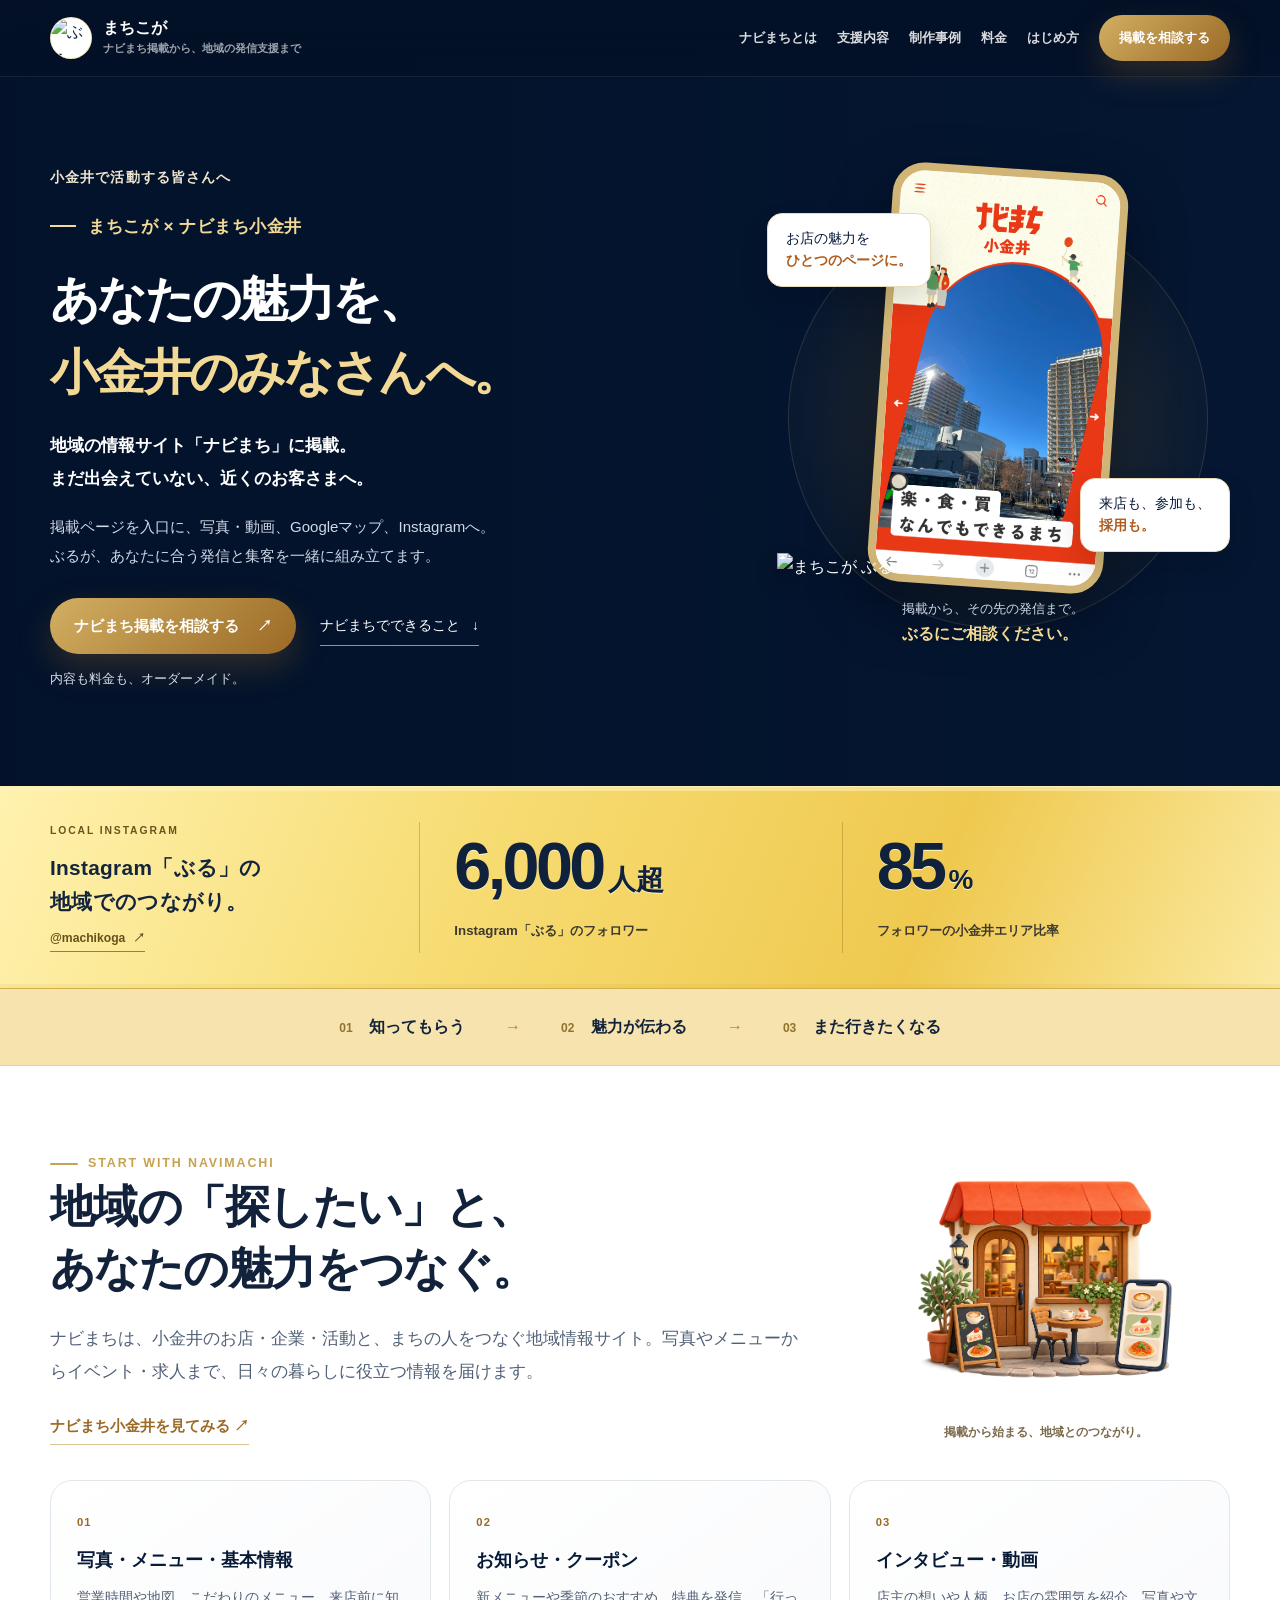
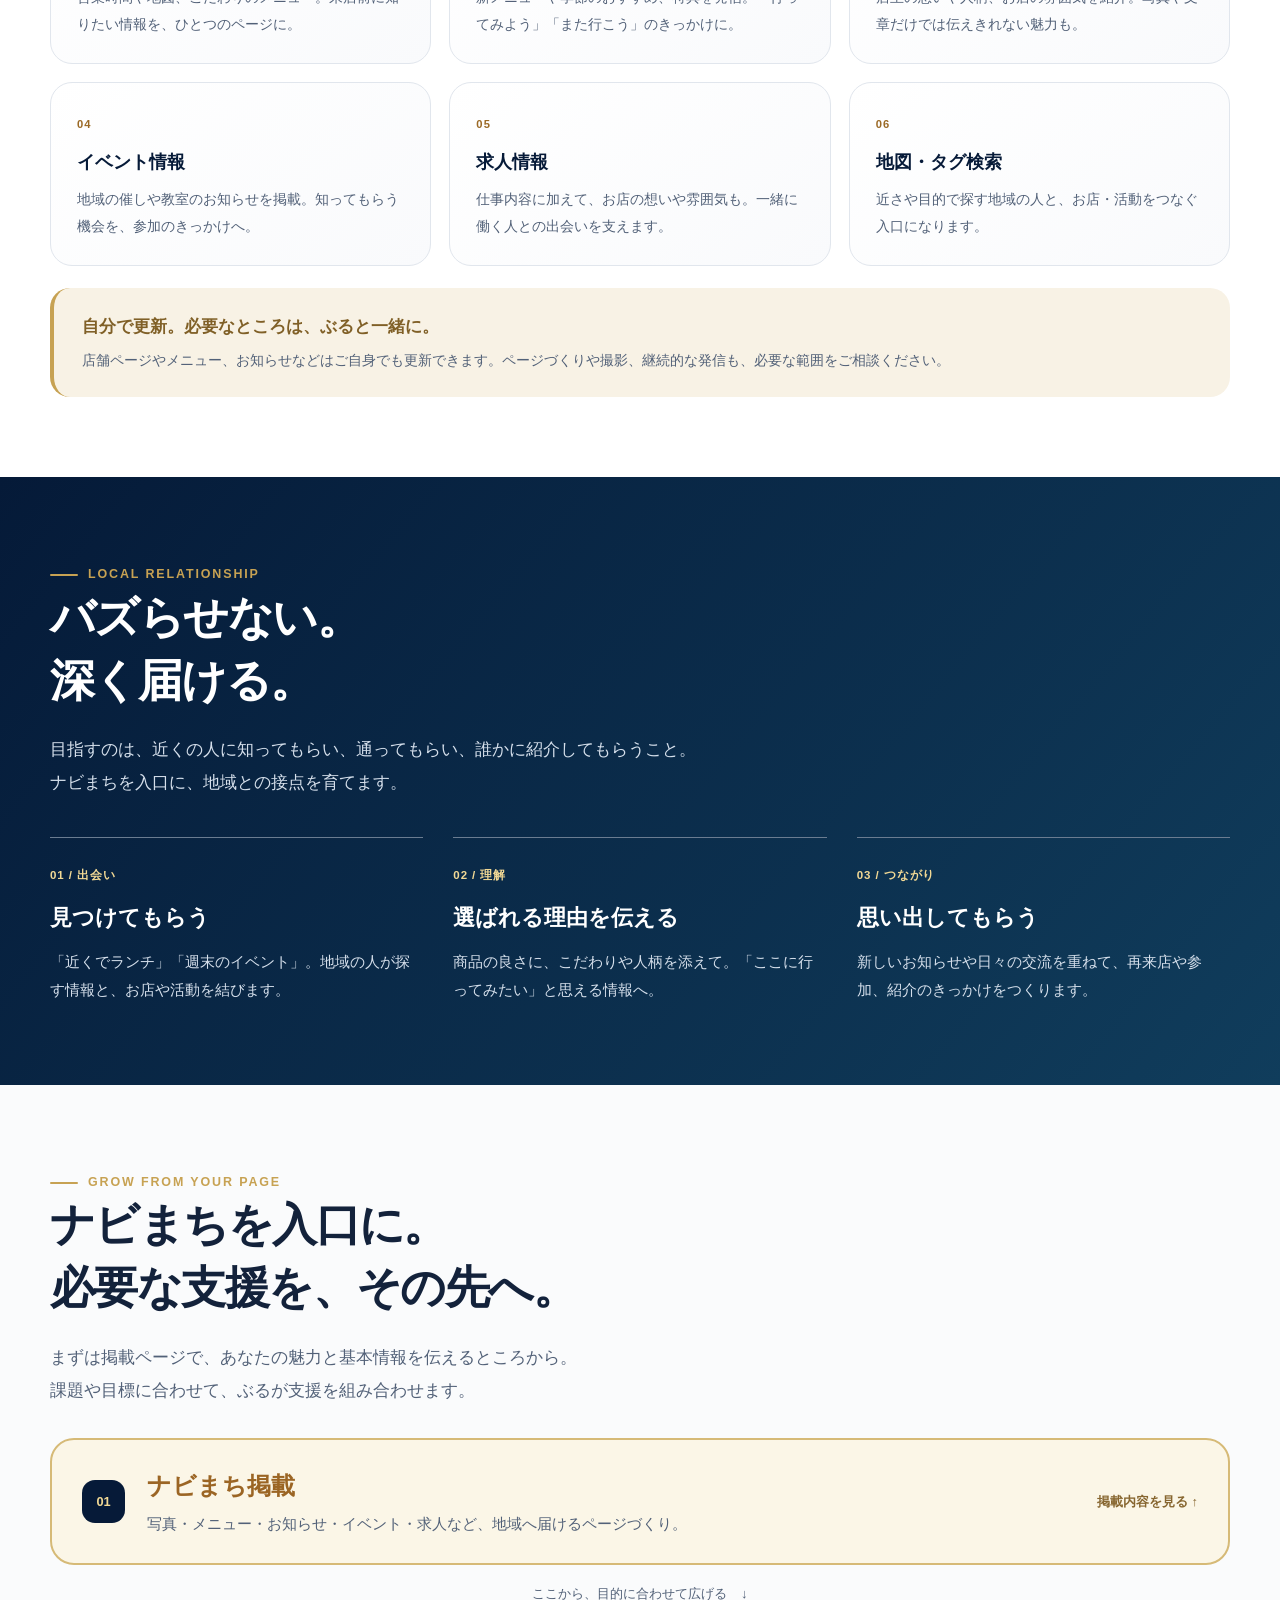
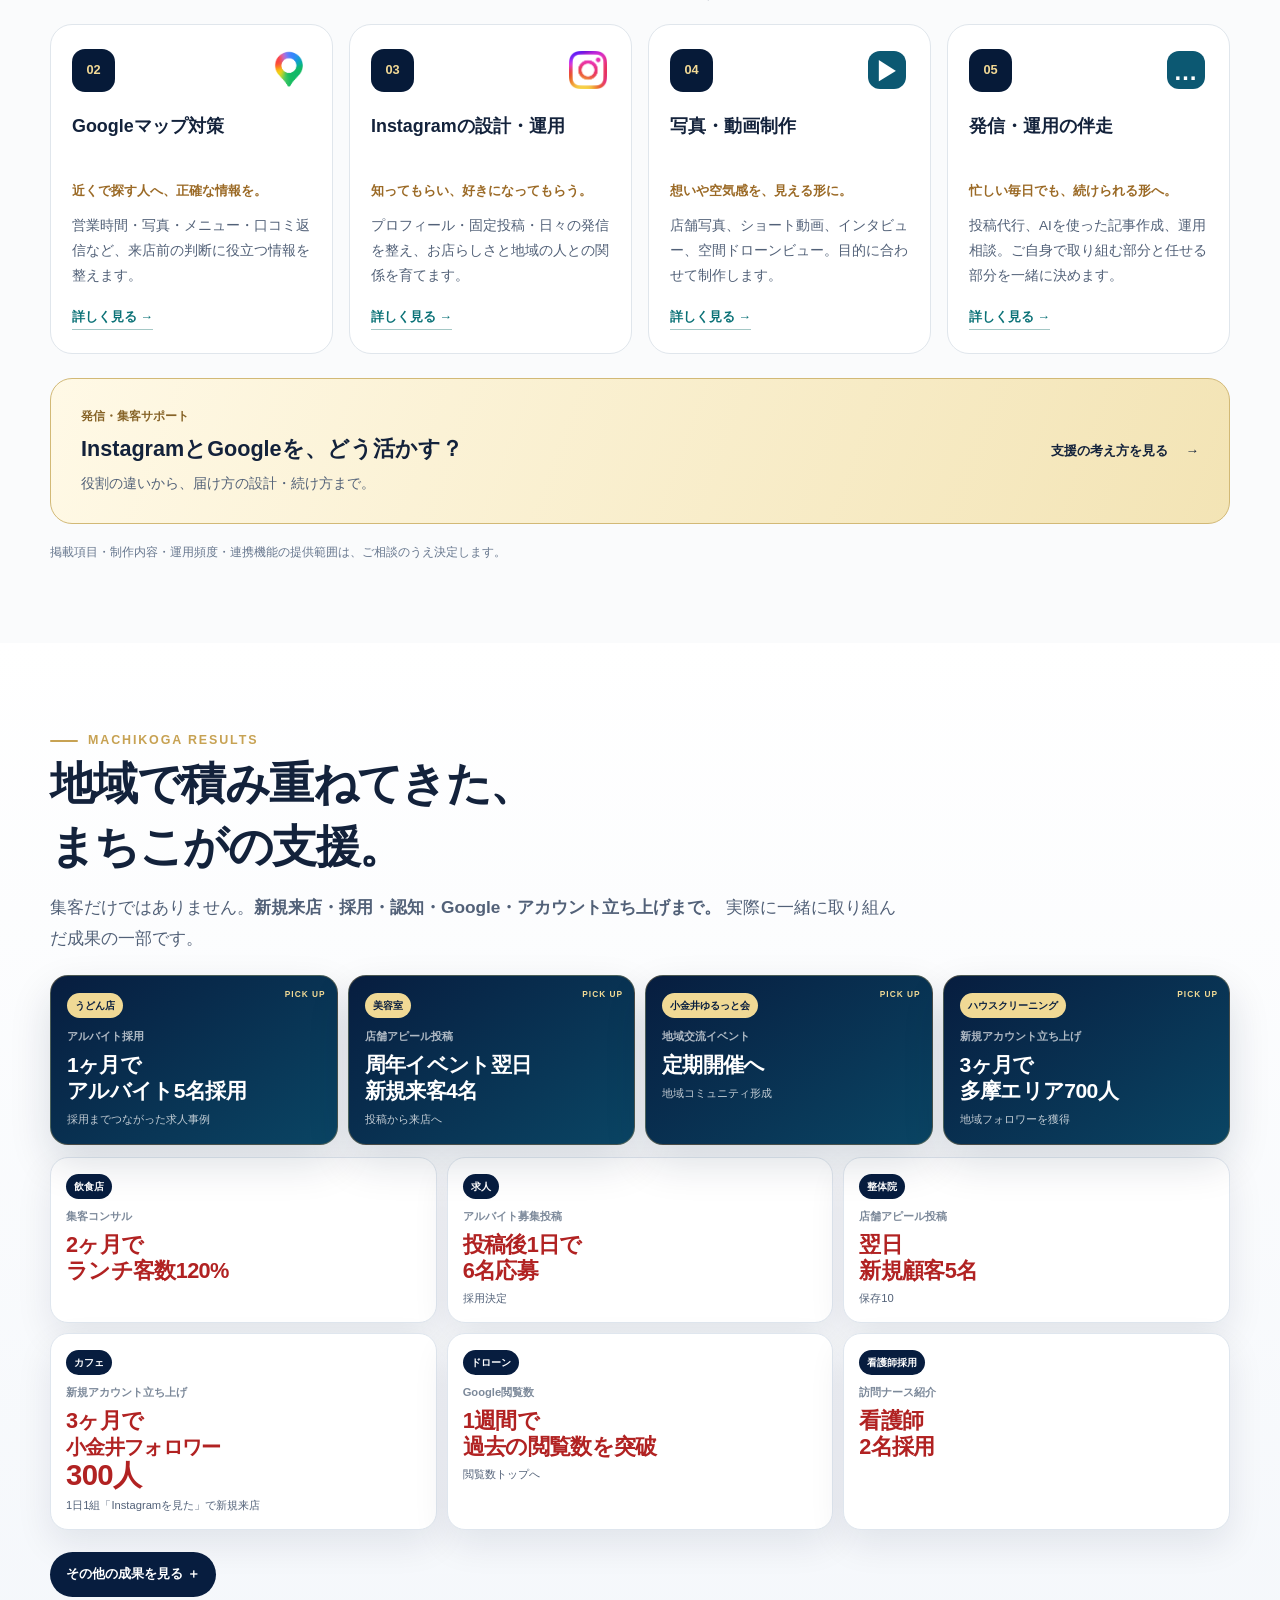
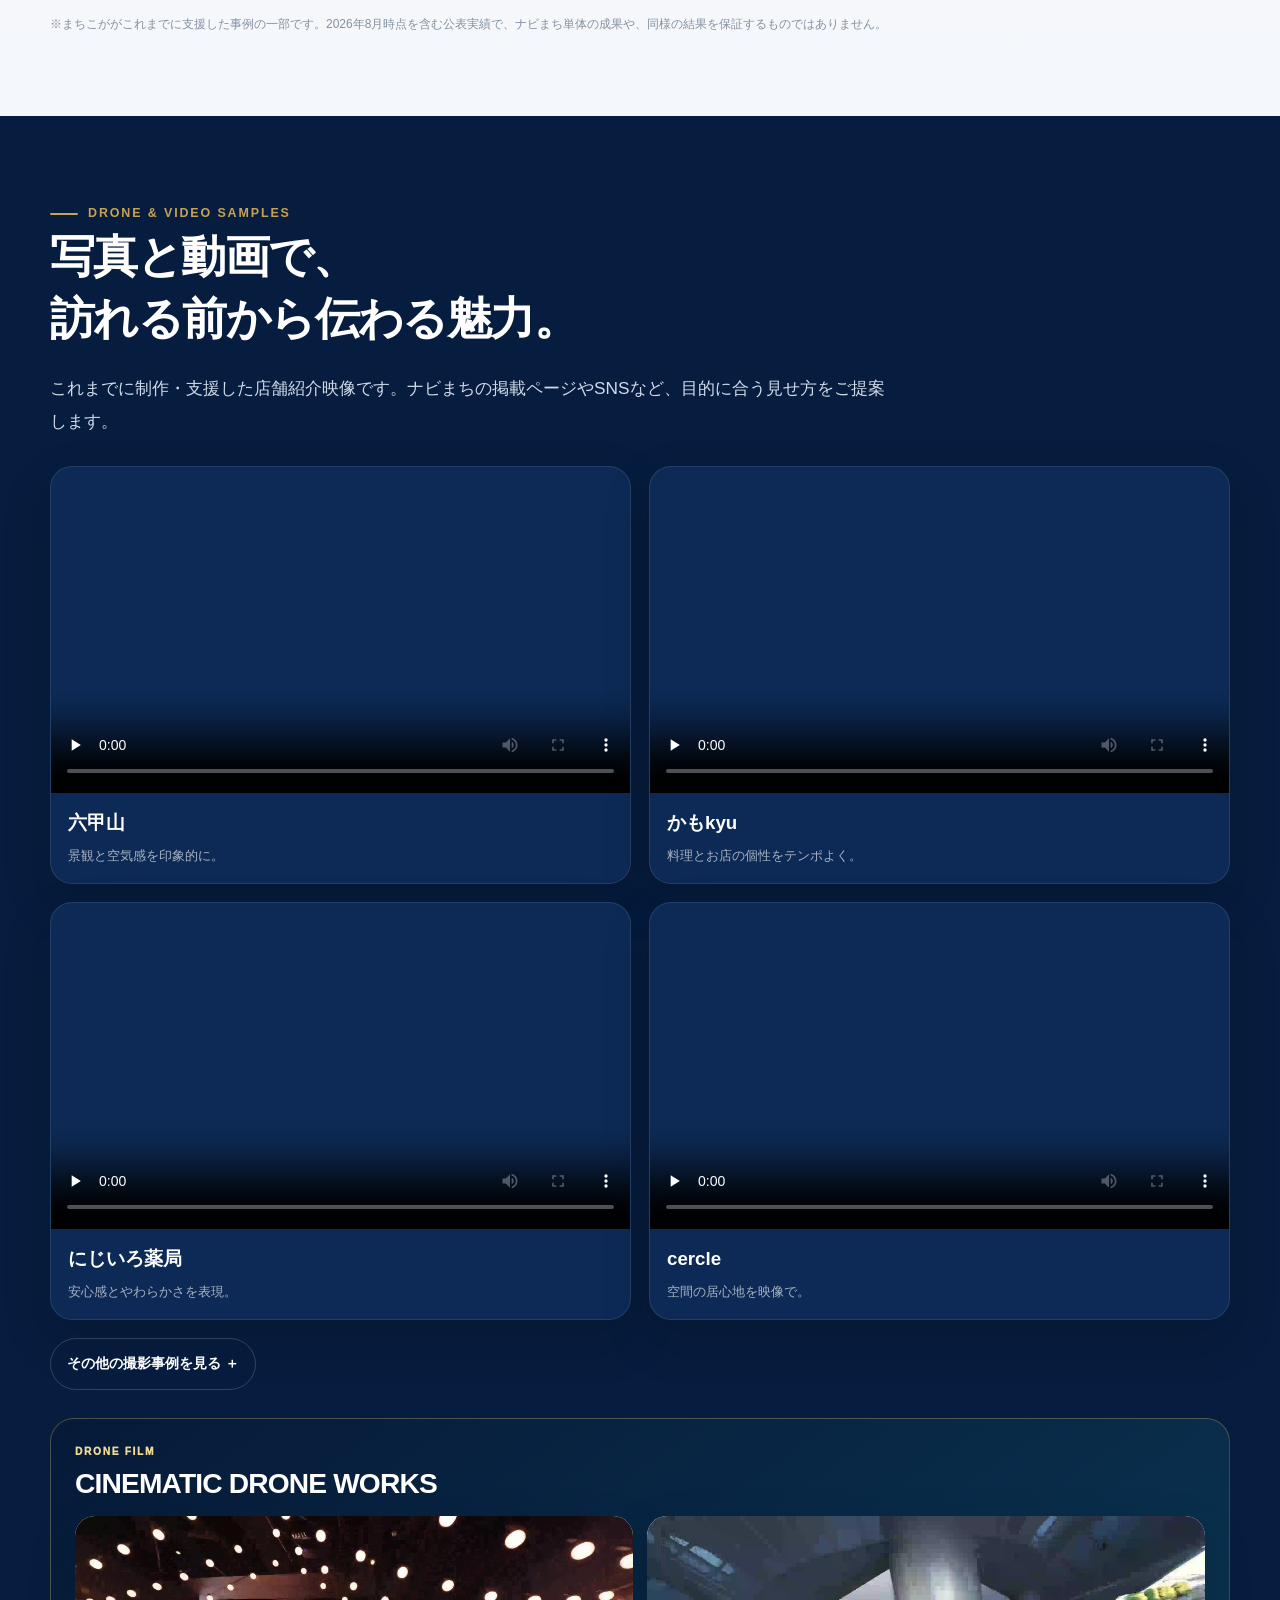
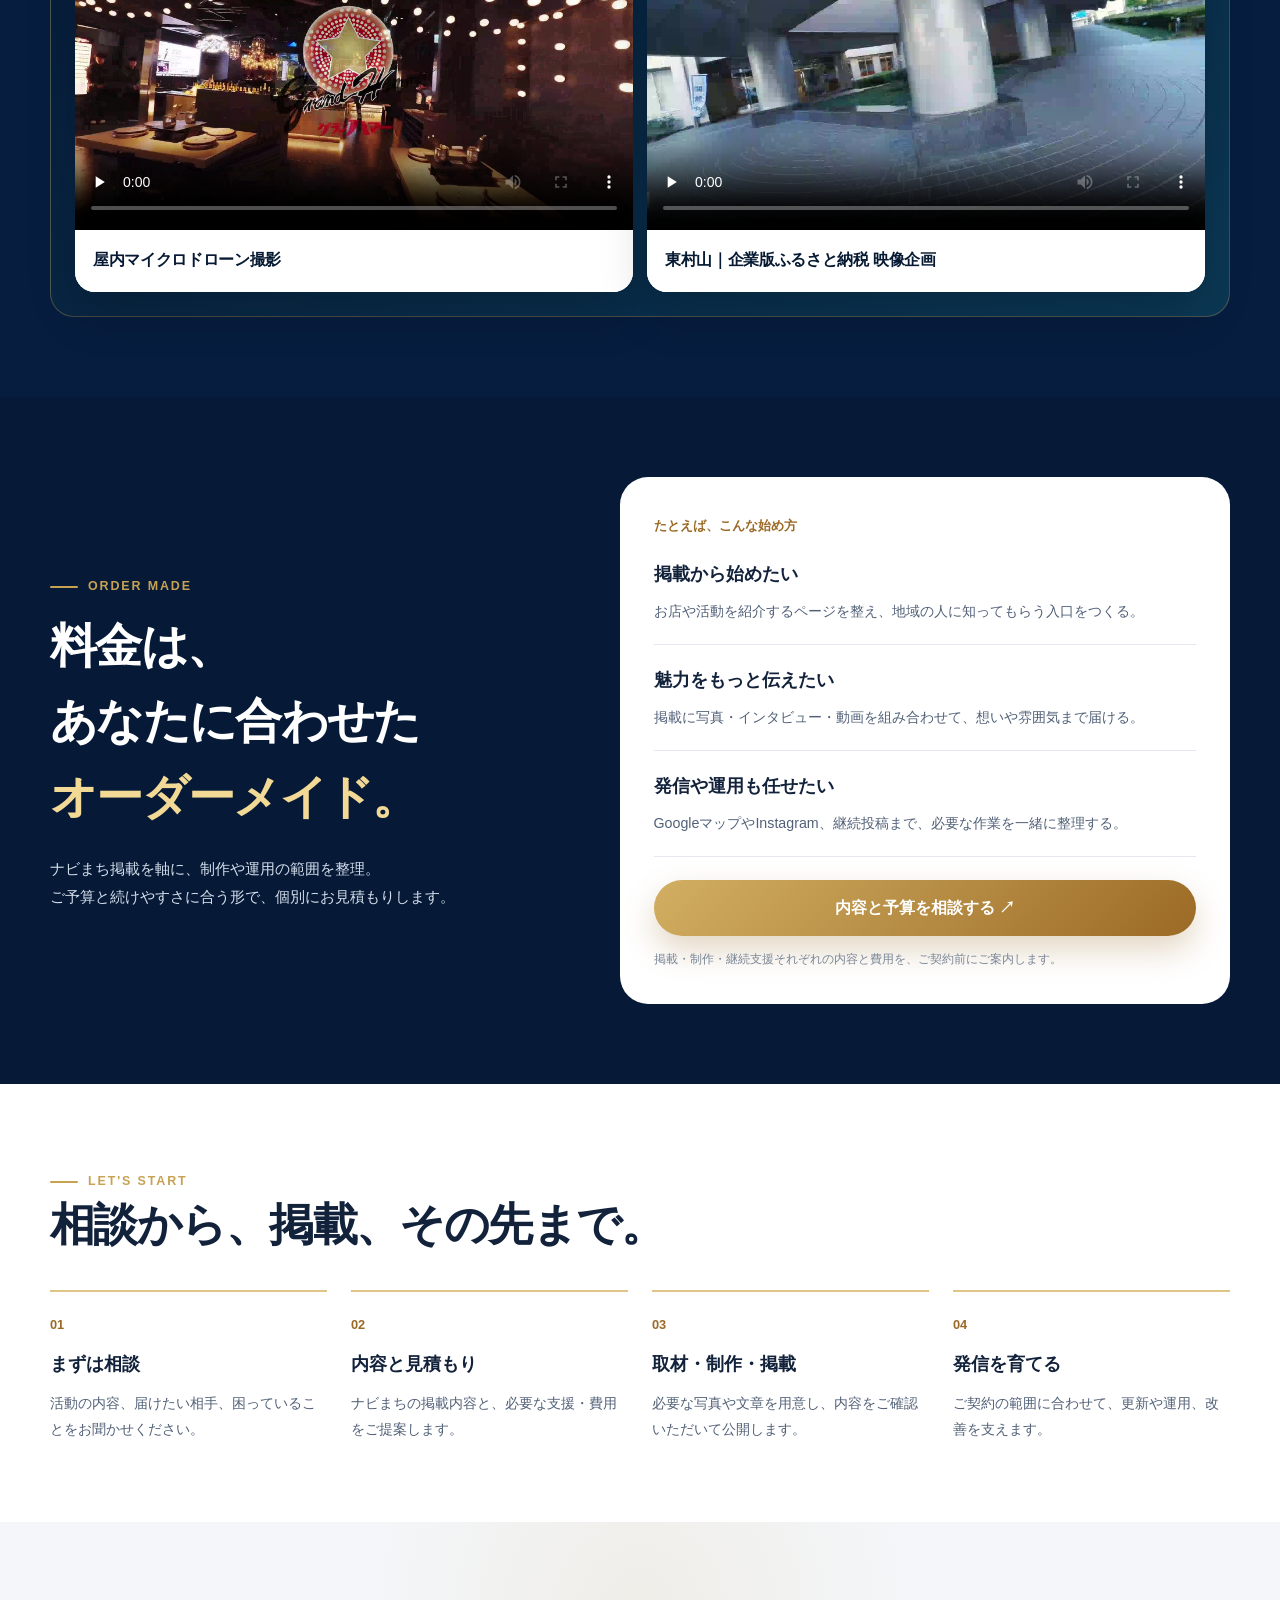
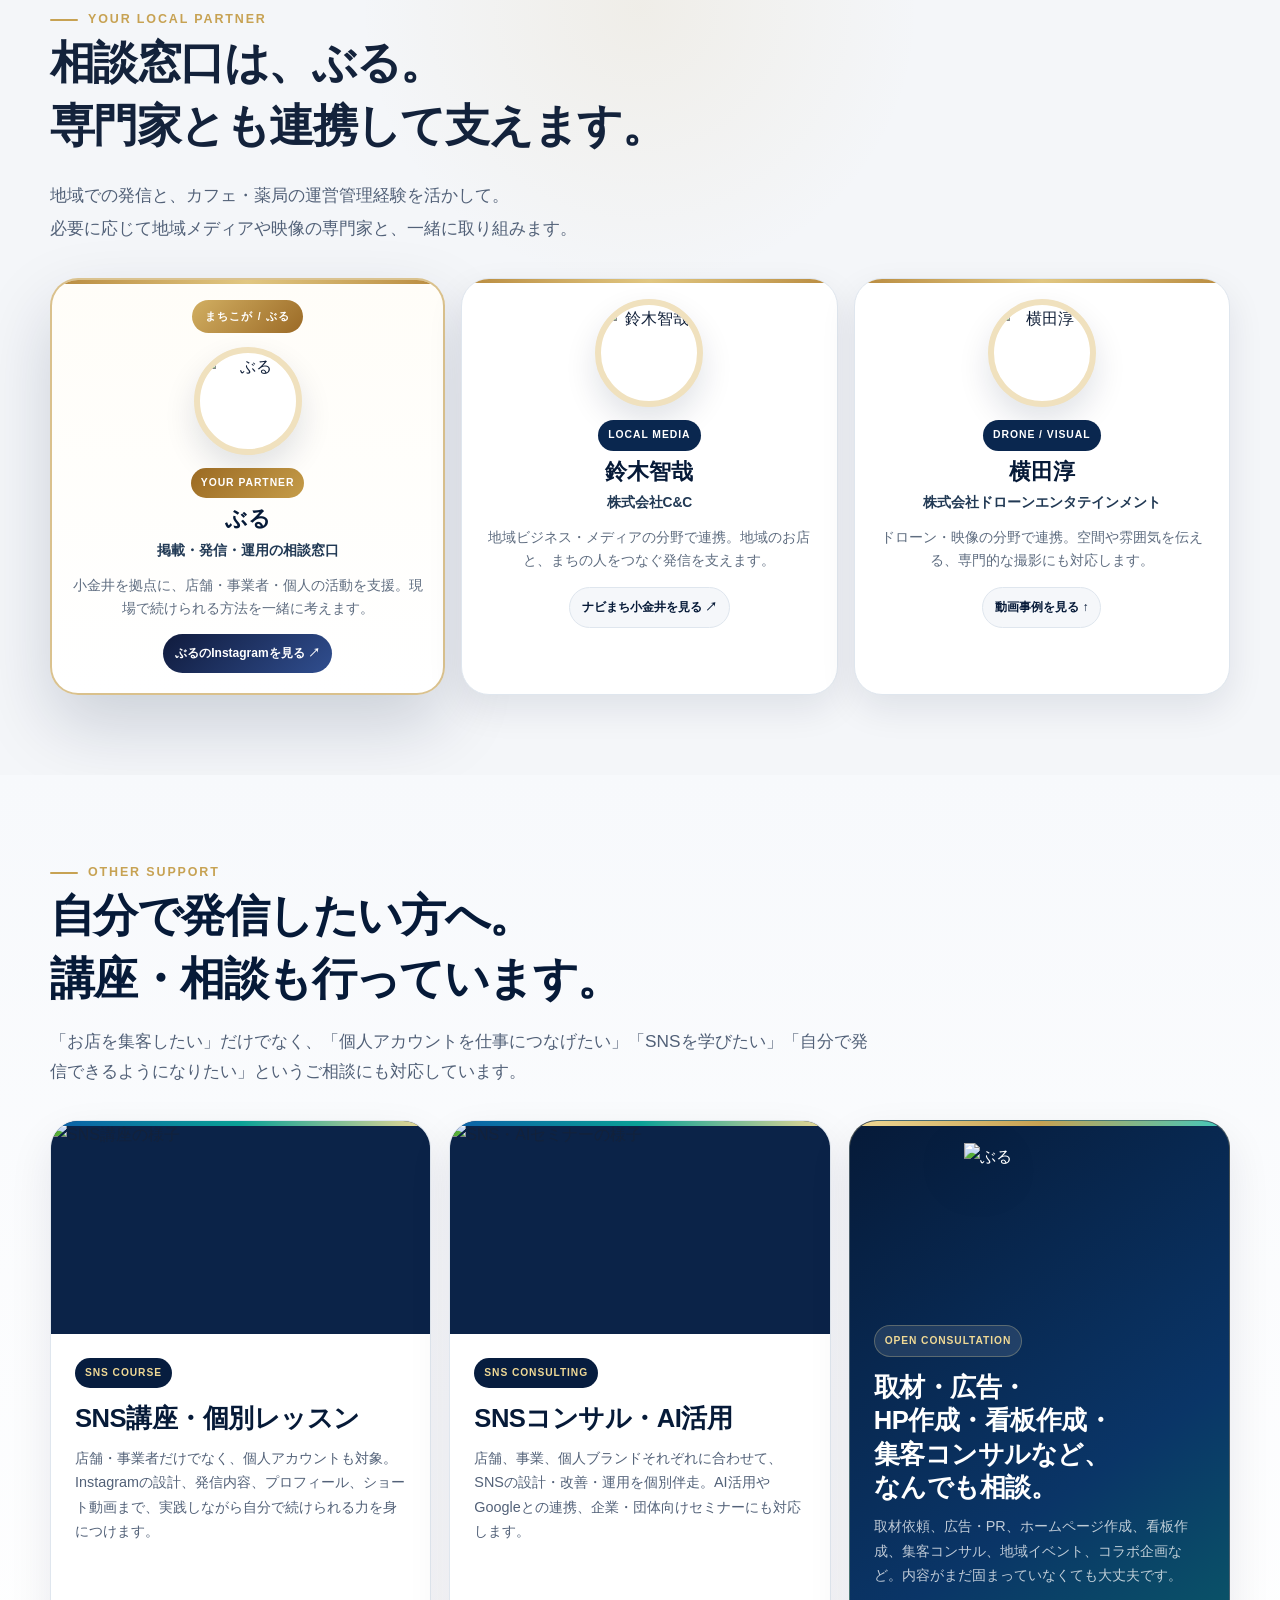
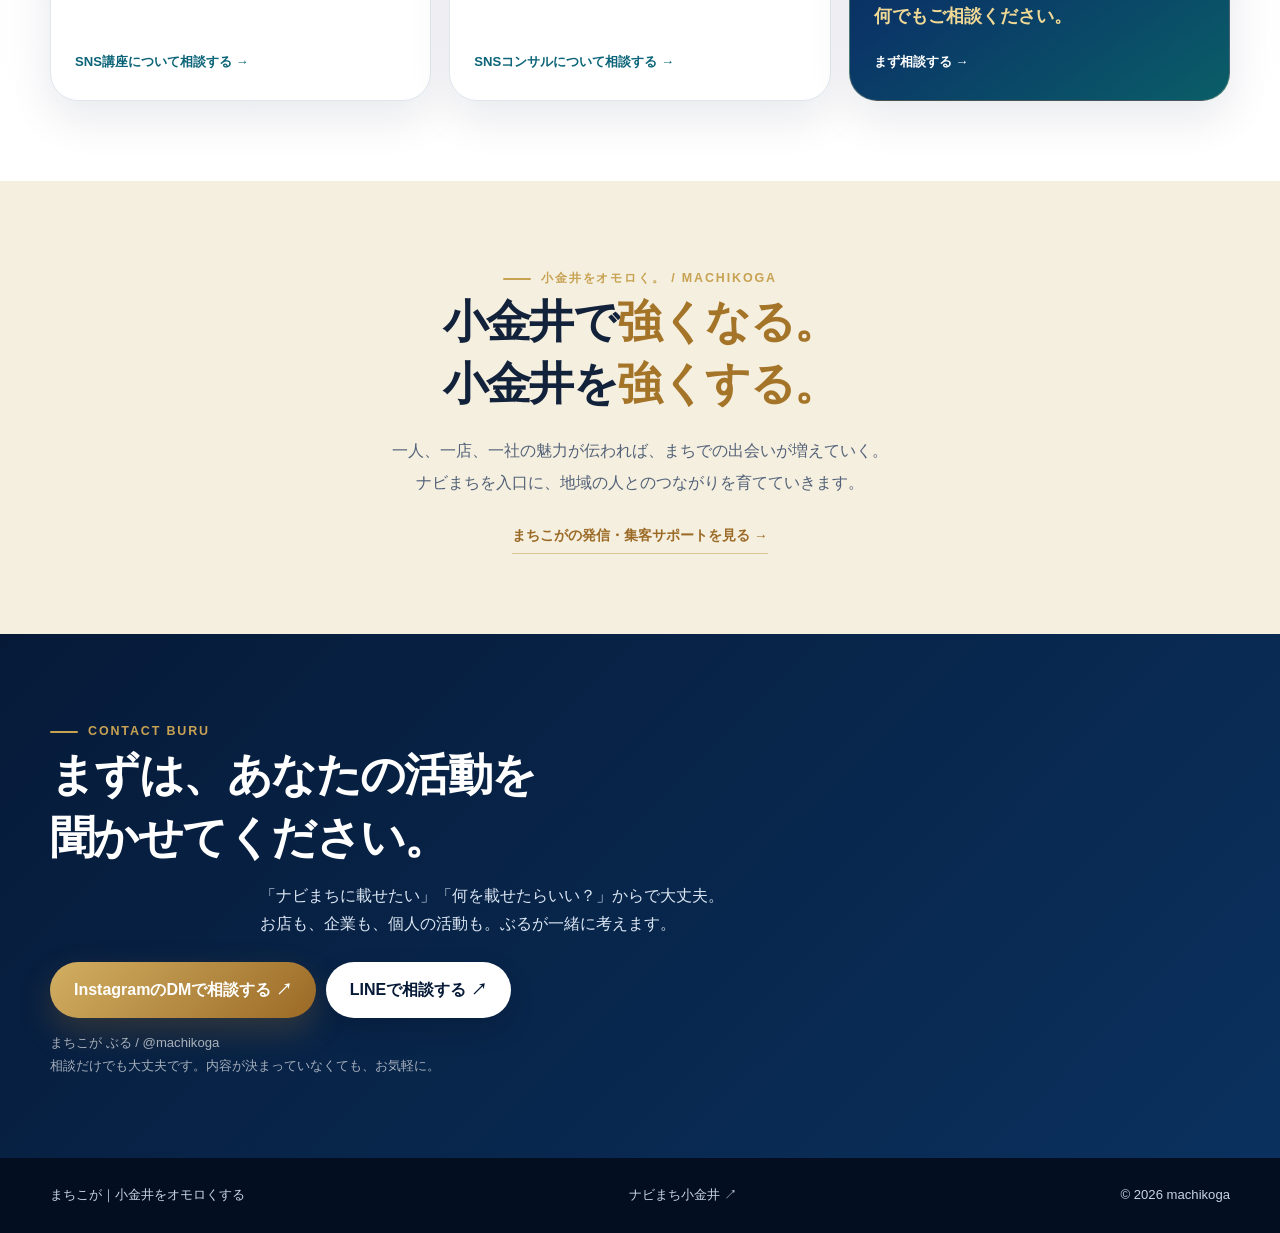
==== commit b61ca7b7: "Publish approved Navimachi homepage and preserve source during deployment" ====
--- a/public/index.html
+++ b/public/index.html
@@ -1,14 +1,14 @@
 <!DOCTYPE html>
-<!-- MACHIKOGA V68: clean production rebuild 2026-09-10 -->
-<html lang="ja">
-<head>
-<meta charset="utf-8">
-<meta name="viewport" content="width=device-width,initial-scale=1,viewport-fit=cover">
-<title>まちこが｜小金井で強くなる。小金井を強くする。</title>
-<meta name="machikoga-version" content="V68">
-<meta name="description" content="小金井の店舗・事業者・個人アカウント向け。Instagram・Google・地域発信をつなぎ、SNSコンサル・講座・運用支援で、今ある発信を地域で届く資産へ育てます。">
-<link rel="icon" type="image/webp" href="assets/buru-v67.webp">
-<style>
+<!-- MACHIKOGA NAVIMACHI 2026-10-30 | existing production assets retained -->
+<html lang="ja"><head><meta charset="utf-8"><meta name="viewport" content="width=device-width,initial-scale=1,viewport-fit=cover">
+<title>まちこが｜ナビまち小金井への掲載・地域の発信サポート</title>
+<meta name="machikoga-version" content="NAVIMACHI-20261030">
+<meta name="description" content="小金井で活動する皆さんへ。ナビまち小金井への掲載を入口に、写真・動画、Googleマップ、Instagram、発信・運用をぶるがサポート。内容も料金もオーダーメイドでご提案します。">
+<link rel="canonical" href="https://machikoga-e8fc9.web.app/">
+<meta property="og:type" content="website"><meta property="og:title" content="あなたの魅力を、小金井のみなさんへ。｜まちこが">
+<meta property="og:description" content="ナビまち掲載から、地域の発信支援まで。まちこが ぶるが、あなたに合うサービスをご提案します。">
+<meta property="og:url" content="https://machikoga-e8fc9.web.app/">
+<link rel="icon" type="image/webp" href="assets/buru-v67.webp"><style>
 :root{--navy:#061a38;--navy2:#0a2b58;--navy3:#0f457f;--gold:#c7a253;--gold2:#f0d995;--teal:#0c8b86;--ink:#13223b;--text:#526178;--muted:#7a8798;--line:#dfe6ee;--soft:#f5f7fa;--white:#fff;--green:#06c755;--shadow:0 24px 64px rgba(5,25,57,.12);--shadow2:0 14px 36px rgba(5,25,57,.09);--r:28px;--max:1180px}
 *{box-sizing:border-box}html{scroll-behavior:smooth}body{margin:0;background:#fff;color:var(--ink);font-family:-apple-system,BlinkMacSystemFont,"Hiragino Sans","Yu Gothic","Noto Sans JP",Meiryo,sans-serif;line-height:1.75;-webkit-font-smoothing:antialiased}a{text-decoration:none;color:inherit}img,video{display:block;max-width:100%}h1,h2,h3,p{margin:0}.container{width:min(var(--max),calc(100% - 36px));margin:auto}.section{padding:96px 0;position:relative;overflow:hidden}.kicker{display:inline-flex;align-items:center;gap:10px;color:var(--gold);font-size:.78rem;font-weight:900;letter-spacing:.15em;text-transform:uppercase}.kicker:before{content:"";width:28px;height:2px;background:currentColor;border-radius:99px}h2{font-size:clamp(2.15rem,4.4vw,4.4rem);line-height:1.05;letter-spacing:-.05em;text-wrap:balance}.lead{font-size:clamp(1rem,1.35vw,1.16rem);color:var(--text);text-wrap:pretty}.card{background:#fff;border:1px solid var(--line);border-radius:var(--r);box-shadow:var(--shadow2)}.btn{display:inline-flex;align-items:center;justify-content:center;min-height:56px;padding:0 24px;border-radius:999px;font-weight:900;transition:.2s ease;white-space:nowrap}.btn:hover{transform:translateY(-2px)}.btn.gold{background:linear-gradient(135deg,#d2af62,#9b6a26);color:#fff;box-shadow:0 14px 32px rgba(155,106,38,.28)}.btn.white{background:#fff;color:var(--navy);box-shadow:0 12px 28px rgba(0,0,0,.13)}.btn.navy{background:var(--navy);color:#fff}.btn.line{background:var(--green);color:#fff;box-shadow:0 14px 30px rgba(6,199,85,.26)}.btn.ghost{background:transparent;color:var(--navy);border:1px solid rgba(6,26,56,.14)}
 .header{position:fixed;inset:0 0 auto;z-index:100;background:linear-gradient(180deg,rgba(3,16,38,.94),rgba(3,16,38,.68));backdrop-filter:blur(14px);border-bottom:1px solid rgba(255,255,255,.08)}.header-in{height:76px;display:flex;align-items:center;justify-content:space-between;gap:18px}.brand{display:flex;align-items:center;gap:11px}.brand img{width:42px;height:42px;border-radius:50%;background:#fff;border:1px solid rgba(240,217,149,.6);object-fit:cover}.brand strong{display:block;color:#fff;font-size:1.03rem;line-height:1.1}.brand small{display:block;color:rgba(255,255,255,.62);font-size:.68rem;font-weight:700;margin-top:3px}.nav{display:flex;align-items:center;gap:18px}.nav a:not(.btn){font-size:.82rem;font-weight:800;color:rgba(255,255,255,.85)}.nav a:not(.btn):hover{color:#fff}
@@ -2452,51 +2452,8 @@
   }
 }
 
-</style>
-
-
-
-
-
-
-
-
-
-
-
-
-
-
-
-
-
-
-
-
-
-
-
-
-
-
-
-
-
-
-
-
-
-
-
-
-
-
-
-
-
-
-
-<style id="reach-v70-style">
+
+
 /* V71 SIMPLE REACH DESIGN */
 .reach-v71{background:#fff!important;padding:82px 0!important}
 .reach-v71 .container{max-width:1120px!important}
@@ -2535,9 +2492,8 @@
   .reach-v71-result strong span,.reach-v71-result strong em{display:block!important;width:100%!important}
   .reach-v71-result strong em{margin-top:4px!important}
 }
-</style>
-
-<style id="stock-ai-simple-style">
+
+
 .stock-v73{padding:92px 0!important;background:linear-gradient(145deg,#031735,#082c60)!important;color:#fff!important}
 .stock-v73 .container{max-width:1120px!important}
 .stock-v73-head{text-align:left!important}
@@ -2582,397 +2538,28 @@
   .stock-v73-head h2{font-size:clamp(2.2rem,11vw,3.4rem)!important}
   .stock-v73-card,.stock-v73-infra,.stock-v73-ai{padding:22px 18px!important}
 }
-</style>
-</head>
-<body>
-<header class="header"><div class="container header-in"><a class="brand" href="#top"><img src="assets/buru-v67.webp" alt="ぶる"><div><strong>まちこが</strong><small>小金井のSNS・地域集客パートナー</small></div></a><nav class="nav" aria-label="メインメニュー"><a href="#why">特徴</a><a href="#infra">仕組み</a><a href="#services">サービス</a><a href="#results">実績</a><a href="#pricing">料金</a><a class="btn gold" href="#contact">無料相談</a></nav><button class="menu-toggle" id="menuToggle" type="button" aria-label="メニューを開く" aria-controls="mobileMenu" aria-expanded="false"><span></span><span></span><span></span></button></div></header>
+</style><link rel="stylesheet" href="navimachi-20261030.css">
+</head><body class="navimachi-renewal">
+<header class="header"><div class="container header-in"><a class="brand" href="#top"><img src="assets/buru-v67.webp" alt="ぶる"><div><strong>まちこが</strong><small>ナビまち掲載から、地域の発信支援まで</small></div></a><nav class="nav" aria-label="メインメニュー"><a href="#navimachi">ナビまちとは</a><a href="#services">支援内容</a><a href="#samples">制作事例</a><a href="#pricing">料金</a><a href="#flow">はじめ方</a><a class="btn gold" href="#contact">掲載を相談する</a></nav><button class="menu-toggle" id="menuToggle" type="button" aria-label="メニューを開く" aria-controls="mobileMenu" aria-expanded="false"><span></span><span></span><span></span></button></div></header>
 <div class="menu-backdrop" id="menuBackdrop" aria-hidden="true"></div>
-<aside class="mobile-menu-panel" id="mobileMenu" aria-hidden="true" aria-label="スマホメニュー">
-  <div class="mobile-menu-label">MENU</div>
-  <a href="#why"><span>01</span><b>特徴</b></a>
-  <a href="#infra"><span>02</span><b>仕組み</b></a>
-  <a href="#services"><span>03</span><b>サービス</b></a>
-  <a href="#results"><span>04</span><b>実績</b></a>
-  <a href="#pricing"><span>05</span><b>料金</b></a>
-  <a class="mobile-menu-cta" href="#contact"><b>無料相談する</b><i>→</i></a>
-</aside>
-
-
-
-
-
-
-
-
-
-
-
-
-
-
-
-
-
-
-
-
-
-
-
-
-
-
-
-
-
-
-
-
-
-
-
-
-
-
-
-
-
-
-
-
-
-
-
-
-
-
-
-
-
-
-
-
-
-
-
-
-
-
-
-
-
-
-
-
-
-
-
-
-
-
-
-
-
-
-
-
-
-
-
-
-
-
-
-
-
-
-
-
-
-
-
-
-
-
-
-
-
-
-
-
-
-
-
-
-
-
-
-
-
-
-
-
-
-
-
-
-
-
-
-
-
-
-
-
-
-
-
-
-
+<aside class="mobile-menu-panel" id="mobileMenu" aria-hidden="true" aria-label="スマホメニュー"><div class="mobile-menu-label">MENU</div><a href="#navimachi"><span>01</span><b>ナビまちとは</b></a><a href="#services"><span>02</span><b>支援内容</b></a><a href="#samples"><span>03</span><b>制作事例</b></a><a href="#pricing"><span>04</span><b>料金</b></a><a href="#flow"><span>05</span><b>はじめ方</b></a><a class="mobile-menu-cta" href="#contact"><b>掲載を相談する</b><i>→</i></a></aside>
 <main>
-<section class="hero" id="top"><div class="hero-media" id="heroSlides"></div><div class="hero-overlay"></div><div class="hero-grid"></div><div class="container hero-in"><div class="hero-copy"><div class="hero-motto">小金井をオモロく。</div><span class="kicker">KOGANEI LOCAL BRANDING</span><h1><span class="hero-line">小金井で<em>強くなる。</em></span><span class="hero-line">小金井を<em>強くする。</em></span></h1><p class="lead">SNSをもっと頑張るのではなく、<strong>今ある発信を、小金井で強くする。</strong><br>Instagram × Google × 地域をつなぎ、自分たちに残る集客資産を育てます。</p><div class="hero-actions"><a class="btn gold" href="#contact">無料で相談する</a><a class="btn white" href="#samples">実績・事例を見る</a></div><div class="hero-pr"><div class="pr-card one"><div class="label">PR POINT 01</div><strong>自前の情報インフラを育てる。</strong><span>Instagram・Google・地域導線をつなぐ</span></div><div class="pr-card two"><div class="label">PR POINT 02</div><strong>今の発信を、小金井で数倍強くする。</strong><span>新しい努力より、今の努力の価値を上げる</span></div></div></div><aside class="hero-side"><img class="hero-buru" src="assets/buru-hero-navy.webp?v=20260910-final" alt="まちこが ぶる"><div class="hero-bubble"><p class="hero-bubble-main">頑張る量を増やすのではなく、<br><span>今の発信の価値を上げる。</span></p><p class="hero-bubble-sub">小金井で見つかり、選ばれる仕組みを一緒につくります。</p></div></aside></div></section>
-<div class="proof-wrap"><div class="container"><div class="proof">
-<div class="proof-item"><strong>6,000人+</strong><span>「ぶる」Instagramフォロワー｜2026.10</span></div>
-<div class="proof-item"><strong>85%</strong><span>フォロワーの小金井エリア比率</span></div>
-<div class="proof-item"><strong>28組</strong><span>店舗・事業者・個人の支援実績</span></div>
-<div class="proof-item"><strong>100件+</strong><span>投稿制作・支援実績</span></div>
-</div></div></div>
-<div class="quick"><div class="container quick-in"><a href="#empathy">こんな悩みありませんか</a><a href="#infra">2つの価値</a><a href="#services">サービス内容</a><a href="#results">成果</a><a href="#tools">強力なパートナー</a><a href="#easy">やることは3つ</a><a href="#pricing">料金</a></div></div>
-<section class="section empathy" id="empathy"><div class="container empathy-grid">
-<article class="card empathy-card"><span class="kicker">FOR SHOPS, BUSINESS & CREATORS</span><h3>発信を強くしたい。<br><span class="gold">でも、何から整えればいいか分からない。</span></h3><p>店舗や事業の集客はもちろん、個人のInstagram・活動アカウントも対象です。SNSを仕事につなげたい、発信を育てたい、学びながら自分で続けたい。そんな相談にも対応します。</p></article>
-<aside class="buru-tip buru-tip-final"><img src="assets/buru-v67.webp" alt="ぶる"><div><strong class="focus-message"><span>社長は、</span><em>本業に集中してください。</em></strong><p>店舗・会社・個人を問わず、今ある発信を「残る資産」に変える仕組みを、ぶるが一緒に設計します。</p></div></aside>
-</div></section>
-<section class="section why why-simple" id="why"><div class="container">
-<div class="why-simple-head"><span class="kicker">WHY NOW</span><h2>なぜ、今整えるのか。</h2><p>良い店でも、<strong>見つけてもらえなければ選ばれない。</strong></p></div>
-<div class="why-simple-list">
-  <article><span class="why-simple-no">01</span><div><h3>AIに伝わる情報を増やす</h3><p>SNS・Google・写真・店舗情報を整える。</p></div></article>
-  <article><span class="why-simple-no">02</span><div><h3>Googleで見つかる状態をつくる</h3><p>検索・地図・口コミから、見つかる入口を増やす。</p></div></article>
-  <article><span class="why-simple-no">03</span><div><h3>小金井で選ばれる土台をつくる</h3><p>地域で何度も見つけてもらえる状態にする。</p></div></article>
-</div>
-<div class="why-simple-conclusion"><span>THE POINT</span><h3>良い店だからこそ、<br><em>「見つかる仕組み」</em>まで整える。</h3><p>投稿を増やすのではなく、<strong>見つかる入口を増やす。</strong></p></div>
-</div></section>
-<section class="section reach-design reach-v71" id="reach-design">
-  <div class="container">
-    <div class="reach-v71-head">
-      <span class="reach-v71-kicker">REACH DESIGN</span>
-      <h2>投稿をかっこよくしても、<br><em>小金井で強くなれるとは限らない。</em></h2>
-    </div>
-
-    <div class="reach-v71-choice">
-      <article class="reach-v71-card reach-v71-ng">
-        <span class="reach-v71-mark">×</span>
-        <div>
-          <small>STEP 01</small>
-          <h3>投稿をかっこよくする</h3>
-          <p class="reach-v71-card-note">でも、届く先が同じなら小金井での強さは変わらない。</p>
-        </div>
-      </article>
-
-      <div class="reach-v71-arrow">→</div>
-
-      <article class="reach-v71-card reach-v71-ok">
-        <span class="reach-v71-mark">○</span>
-        <div>
-          <small>STEP 02</small>
-          <h3>設計を見直して、<br>いつもの投稿をする</h3>
-          <p class="reach-v71-card-note">投稿回数を増やさず、届け方だけを変える。</p>
-        </div>
-      </article>
-    </div>
-
-    <div class="reach-v71-result">
-      <p>届けたい人に、ちゃんと届けられる。</p>
-      <strong><span>いつもの投稿が、</span><em>数倍パワーアップ。</em></strong>
-    </div>
-  </div>
-</section>
-<section class="section stock-ai-simple stock-v73" id="ai">
-  <div class="container">
-    <div class="stock-v73-head">
-      <span class="stock-v73-kicker">FLOW → STOCK</span>
-      <h2>消える広告より、<br><em>残る広告塔。</em></h2>
-      <p>単発でお金をかけ続ける集客から、自前に積み上がる集客へ。</p>
-    </div>
-
-    <div class="stock-v73-compare">
-      <article class="stock-v73-card stock-v73-flow">
-        <div class="stock-v73-label">フロー型｜掛け捨て</div>
-        <h3>チラシ・グルメサイト・<br>インフルエンサー広告</h3>
-        <ul>
-          <li>お金をかけている間だけ見られる</li>
-          <li>止めると集客も止まりやすい</li>
-          <li>一過性で、資産として残りにくい</li>
-        </ul>
-      </article>
-
-      <div class="stock-v73-arrow">→</div>
-
-      <article class="stock-v73-card stock-v73-stock">
-        <div class="stock-v73-label">ストック型｜将来の経営資産</div>
-        <h3>SNS・Google・<br>自前の情報インフラ</h3>
-        <ul>
-          <li>情報が残り続ける</li>
-          <li>見つかる入口が増えていく</li>
-          <li>時間とともに信頼が積み上がる</li>
-        </ul>
-        <strong>永続的に働く、無料の広告塔へ</strong>
-      </article>
-    </div>
-
-    <div class="stock-v73-infra">
-      <span>OWNED MEDIA INFRASTRUCTURE</span>
-      <h3>自前の情報発信インフラを育てる。</h3>
-    </div>
-
-    <div class="stock-v73-ai">
-      <span>LOCAL VALUE</span>
-      <h3>AIには作れない価値が、<br><em>小金井にはすでにある！</em></h3>
-      <p>土地・歴史・時間・思い出・地域とのつながり。<br>それを、ネット上から消えない資産にする。</p>
-    </div>
-  </div>
-</section>
-
-
-
-
-
-
-
-
-
-
-
-
-
-
-
-
-
-
-
-<section class="section dual-platform-section" id="dual-platform"><div class="container dual-platform-inner">
-  <div class="dual-platform-kicker">INSTAGRAM × GOOGLE</div>
-  <div class="dual-platform-head dual-simple-head">
-    <h2>InstagramとGoogle。<br>両方を、同時に育てる。</h2>
-    <p>役割は違う。でも、<strong>片方だけでは弱い。</strong><br>ぶるは初期設計から運用方法まで、一緒に整えます。</p>
-  </div>
-
-  <div class="dual-simple-stack">
-    <article class="dual-simple-card dual-simple-instagram">
-      <div class="dual-simple-icon">Instagram</div>
-      <div class="dual-simple-copy">
-        <span>FAN / REPEAT</span>
-        <h3>地域で、好きになってもらう。</h3>
-        <ul>
-          <li>楽しく、無理なく、みんなで続ける</li>
-          <li>小金井に強い発信力を育てる</li>
-          <li>自前の情報発信インフラをつくる</li>
-        </ul>
-      </div>
-    </article>
-
-    <div class="dual-simple-plus">＋</div>
-
-    <article class="dual-simple-card dual-simple-google">
-      <div class="dual-simple-icon">Google</div>
-      <div class="dual-simple-copy">
-        <span>SEARCH / MAP</span>
-        <h3>地域で、見つけてもらう。</h3>
-        <ul>
-          <li>Google・AIにじわじわ認知させる</li>
-          <li>地図から消えない検索資産を育てる</li>
-          <li>グルメサイト頼みから抜け出す</li>
-        </ul>
-      </div>
-    </article>
-  </div>
-
-  <div class="dual-simple-result">
-    <span>THE POINT</span>
-    <h3>Instagramで<strong>「ファン」</strong>をつくる。<br>Googleで<strong>「入口」</strong>をつくる。</h3>
-    <p>両方を育てて、<b>小金井で圧倒的に強い自前の発信力</b>をつくる。</p>
-  </div>
-</div></section>
-<section class="section services services-visual" id="services"><div class="container">
-  <span class="kicker">ONE PACKAGE</span>
-  <h2>小金井で必要なWEB施策を、<br><span>4つの柱でひとつの仕組みに。</span></h2>
-  <p class="lead service-intro">バラバラに外注するのではなく、<strong>見つかる → 伝わる → 好きになる → 来店につながる</strong>までを一つに設計します。</p>
-
-  <div class="service-flow">
-    <span>見つかる</span><i>→</i><span>伝わる</span><i>→</i><span>好きになる</span><i>→</i><span>来店・再来店</span>
-  </div>
-
-  <div class="offer-grid offer-grid-visual">
-    <a class="offer-card offer-card-link portal-card" href="https://machi-aka.cc-corp.co.jp/koganei/" target="_blank" rel="noopener">
-      <div class="offer-top"><span class="offer-no">01</span><span class="offer-icon" aria-hidden="true">⌖</span></div>
-      <span class="offer-eyebrow">LOCAL PORTAL</span>
-      <h3>小金井ポータル</h3>
-      <strong class="offer-catch">地域で、見つかる。</strong>
-      <p>事業者情報とニュースをまとめ、地域検索の入口をつくります。</p>
-      <span class="offer-link-label">小金井ポータルを見る →</span>
-    </a>
-
-    <article class="offer-card">
-      <div class="offer-top"><span class="offer-no">02</span><span class="offer-icon" aria-hidden="true">◎</span></div>
-      <span class="offer-eyebrow">GOOGLE MAP</span>
-      <h3>Googleマップ / MEO</h3>
-      <strong class="offer-catch">検索から、来店へ。</strong>
-      <p>地図・最新情報・口コミを整え、「近くで探す」人に届く状態へ。</p>
-      <span class="offer-tag">検索・地図・口コミ</span>
-    </article>
-
-    <article class="offer-card">
-      <div class="offer-top"><span class="offer-no">03</span><span class="offer-icon" aria-hidden="true">♡</span></div>
-      <span class="offer-eyebrow">INSTAGRAM</span>
-      <h3>Instagram</h3>
-      <strong class="offer-catch">知るから、好きへ。</strong>
-      <p>プロフィール・ピン留め・ストーリーズで、小金井のファンを育てます。</p>
-      <span class="offer-tag">新規 → フォロー → リピート</span>
-    </article>
-
-    <a class="offer-card offer-card-link view3d-card" href="#samples">
-      <div class="offer-top"><span class="offer-no">04</span><span class="offer-icon" aria-hidden="true">◈</span></div>
-      <span class="offer-eyebrow">3D / DRONE / VIDEO</span>
-      <h3>空間3Dビュー</h3>
-      <strong class="offer-catch">空間を、20秒で伝える。</strong>
-      <p>広さ・動線・空気感まで、動画とドローンで直感的に見せます。</p>
-      <span class="offer-link-label">ドローン映像を見る →</span>
-    </a>
-  </div>
-
-  <div class="included-strip included-strip-visual">
-    <div>
-      <strong>さらに、必要な土台もまとめて。</strong>
-      <div class="included-chips">
-        <span>カスタムAI</span><span>口コミPOP</span><span>インタビュー</span><span>掲載ページ</span><span>写真・動画</span><span>Google連携</span>
-      </div>
-    </div>
-    <a class="btn navy" href="#pricing">新プランを見る</a>
-  </div>
-
-  <div class="client-role-strip">
-    <div class="client-role-copy">
-      <span>YOUR PART</span>
-      <h3>日々やることは、基本3つだけ。</h3>
-      <p>仕組みはまちこがが設計。日々の運用は、無理なく続けられる形に絞ります。</p>
-    </div>
-    <div class="client-role-pills">
-      <div><b>01</b><span>1日2分の<br>Google投稿</span></div>
-      <div><b>02</b><span>口コミ依頼<br>＆ 返信</span></div>
-      <div><b>03</b><span>ストーリーズ<br>投稿</span></div>
-    </div>
-  </div>
-</div></section>
+<section class="nm-hero" id="top"><div class="hero-media" id="heroSlides" aria-hidden="true"></div><div class="nm-hero-shade"></div><div class="container nm-hero-inner"><div class="nm-hero-copy"><p class="nm-eyebrow">小金井で活動する皆さんへ</p><div class="nm-label">まちこが × ナビまち小金井</div><h1>あなたの魅力を、<br><em>小金井のみなさんへ。</em></h1><p class="nm-hero-lead">地域の情報サイト「ナビまち」に掲載。<br>まだ出会えていない、近くのお客さまへ。</p><p class="nm-hero-sub">掲載ページを入口に、写真・動画、Googleマップ、Instagramへ。<br class="nm-desktop">ぶるが、あなたに合う発信と集客を一緒に組み立てます。</p><div class="nm-actions"><a class="btn gold" href="#contact">ナビまち掲載を相談する <span aria-hidden="true">↗</span></a><a class="nm-text-link" href="#navimachi">ナビまちでできること <span aria-hidden="true">↓</span></a></div><p class="nm-custom-note">内容も料金も、オーダーメイド。</p></div><div class="nm-hero-visual"><div class="nm-orbit"></div><div class="nm-phone"><img src="assets/navimachi/phone-source.png" alt="ナビまち小金井のトップ画面。小金井の風景と地域情報を紹介。" width="1290" height="2796" fetchpriority="high"></div><span class="nm-callout nm-callout-one">お店の魅力を<br><b>ひとつのページに。</b></span><span class="nm-callout nm-callout-two">来店も、参加も、<br><b>採用も。</b></span><div class="nm-buru-note"><img src="assets/buru-hero-transparent.webp" alt="まちこが ぶる" width="130" height="145"><p>掲載から、その先の発信まで。<br><strong>ぶるにご相談ください。</strong></p></div></div></div></section>
+<section class="nm-instagram-proof" id="instagram-results" aria-labelledby="instagram-results-title"><div class="container nm-instagram-proof-inner"><div class="nm-proof-title"><p class="nm-proof-eyebrow">LOCAL INSTAGRAM</p><h2 id="instagram-results-title">Instagram「ぶる」の<br>地域でのつながり。</h2><a href="https://www.instagram.com/machikoga/" target="_blank" rel="noopener">@machikoga <span aria-hidden="true">↗</span></a></div><div class="nm-proof-stat"><p class="nm-proof-value">6,000<span>人超</span></p><p class="nm-proof-caption">Instagram「ぶる」のフォロワー</p></div><div class="nm-proof-stat"><p class="nm-proof-value">85<span>%</span></p><p class="nm-proof-caption">フォロワーの小金井エリア比率</p></div></div></section>
+<div class="nm-journey"><div class="container"><span><b>01</b> 知ってもらう</span><i aria-hidden="true">→</i><span><b>02</b> 魅力が伝わる</span><i aria-hidden="true">→</i><span><b>03</b> また行きたくなる</span></div></div>
+<section class="section nm-intro" id="navimachi"><div class="container"><div class="nm-intro-heading"><div><span class="kicker">START WITH NAVIMACHI</span><h2>地域の「探したい」と、<br>あなたの魅力をつなぐ。</h2><p class="lead nm-section-lead">ナビまちは、小金井のお店・企業・活動と、まちの人をつなぐ地域情報サイト。写真やメニューからイベント・求人まで、日々の暮らしに役立つ情報を届けます。</p><a class="nm-inline-link" href="https://machiaka.com/koganei" target="_blank" rel="noopener">ナビまち小金井を見てみる ↗</a></div><figure class="nm-shop"><img src="assets/navimachi/shop.png" alt="お店と掲載ページを表すイラスト" width="400" height="400" loading="lazy"><figcaption>掲載から始まる、地域とのつながり。</figcaption></figure></div><div class="nm-features"><article class="nm-feature"><span>01</span><h3>写真・メニュー・基本情報</h3><p>営業時間や地図、こだわりのメニュー。来店前に知りたい情報を、ひとつのページに。</p></article><article class="nm-feature"><span>02</span><h3>お知らせ・クーポン</h3><p>新メニューや季節のおすすめ、特典を発信。「行ってみよう」「また行こう」のきっかけに。</p></article><article class="nm-feature"><span>03</span><h3>インタビュー・動画</h3><p>店主の想いや人柄、お店の雰囲気を紹介。写真や文章だけでは伝えきれない魅力も。</p></article><article class="nm-feature"><span>04</span><h3>イベント情報</h3><p>地域の催しや教室のお知らせを掲載。知ってもらう機会を、参加のきっかけへ。</p></article><article class="nm-feature"><span>05</span><h3>求人情報</h3><p>仕事内容に加えて、お店の想いや雰囲気も。一緒に働く人との出会いを支えます。</p></article><article class="nm-feature"><span>06</span><h3>地図・タグ検索</h3><p>近さや目的で探す地域の人と、お店・活動をつなぐ入口になります。</p></article></div><div class="nm-update"><strong>自分で更新。必要なところは、ぶると一緒に。</strong><p>店舗ページやメニュー、お知らせなどはご自身でも更新できます。ページづくりや撮影、継続的な発信も、必要な範囲をご相談ください。</p></div></div></section>
+<section class="section nm-story" id="why"><div class="container"><span class="kicker">LOCAL RELATIONSHIP</span><h2>バズらせない。<br>深く届ける。</h2><p class="lead nm-section-lead">目指すのは、近くの人に知ってもらい、通ってもらい、誰かに紹介してもらうこと。<br>ナビまちを入口に、地域との接点を育てます。</p><div class="nm-story-grid"><article><span>01 / 出会い</span><h3>見つけてもらう</h3><p>「近くでランチ」「週末のイベント」。地域の人が探す情報と、お店や活動を結びます。</p></article><article><span>02 / 理解</span><h3>選ばれる理由を伝える</h3><p>商品の良さに、こだわりや人柄を添えて。「ここに行ってみたい」と思える情報へ。</p></article><article><span>03 / つながり</span><h3>思い出してもらう</h3><p>新しいお知らせや日々の交流を重ねて、再来店や参加、紹介のきっかけをつくります。</p></article></div></div></section>
+<section class="section nm-services" id="services"><div class="container"><span class="kicker">GROW FROM YOUR PAGE</span><h2>ナビまちを入口に。<br>必要な支援を、その先へ。</h2><p class="lead nm-section-lead">まずは掲載ページで、あなたの魅力と基本情報を伝えるところから。<br>課題や目標に合わせて、ぶるが支援を組み合わせます。</p><div class="nm-service-base"><span class="nm-number">01</span><div><strong>ナビまち掲載</strong><p>写真・メニュー・お知らせ・イベント・求人など、地域へ届けるページづくり。</p></div><a href="#navimachi">掲載内容を見る ↑</a></div><p class="nm-service-arrow">ここから、目的に合わせて広げる <span aria-hidden="true">↓</span></p><div class="nm-supports"><article class="nm-support"><div class="nm-support-top"><span class="nm-number">02</span><div class="nm-icon"><img src="assets/navimachi/google-maps-pin.webp" alt="" loading="lazy"></div></div><h3>Googleマップ対策</h3><strong>近くで探す人へ、正確な情報を。</strong><p>営業時間・写真・メニュー・口コミ返信など、来店前の判断に役立つ情報を整えます。</p><a class="nm-support-link" href="support.html#google">詳しく見る →</a></article><article class="nm-support"><div class="nm-support-top"><span class="nm-number">03</span><div class="nm-icon"><img src="assets/navimachi/instagram.png" alt="" loading="lazy"></div></div><h3>Instagramの設計・運用</h3><strong>知ってもらい、好きになってもらう。</strong><p>プロフィール・固定投稿・日々の発信を整え、お店らしさと地域の人との関係を育てます。</p><a class="nm-support-link" href="support.html#instagram">詳しく見る →</a></article><article class="nm-support"><div class="nm-support-top"><span class="nm-number">04</span><div class="nm-icon"><span aria-hidden="true">▶</span></div></div><h3>写真・動画制作</h3><strong>想いや空気感を、見える形に。</strong><p>店舗写真、ショート動画、インタビュー、空間ドローンビュー。目的に合わせて制作します。</p><a class="nm-support-link" href="support.html#visual">詳しく見る →</a></article><article class="nm-support"><div class="nm-support-top"><span class="nm-number">05</span><div class="nm-icon"><span aria-hidden="true">…</span></div></div><h3>発信・運用の伴走</h3><strong>忙しい毎日でも、続けられる形へ。</strong><p>投稿代行、AIを使った記事作成、運用相談。ご自身で取り組む部分と任せる部分を一緒に決めます。</p><a class="nm-support-link" href="support.html#operation">詳しく見る →</a></article></div><a class="nm-support-guide" href="support.html"><span><small>発信・集客サポート</small><strong>InstagramとGoogleを、どう活かす？</strong><span>役割の違いから、届け方の設計・続け方まで。</span></span><b>支援の考え方を見る <i aria-hidden="true">→</i></b></a><p class="nm-fineprint">掲載項目・制作内容・運用頻度・連携機能の提供範囲は、ご相談のうえ決定します。</p></div></section>
 <section class="section results machikoga-results" id="results"><div class="container">
   <span class="kicker">MACHIKOGA RESULTS</span>
-  <h2>小金井で、<br>成果が出ています。</h2>
+  <h2>地域で積み重ねてきた、<br>まちこがの支援。</h2>
   <p class="lead results-lead">集客だけではありません。<strong>新規来店・採用・認知・Google・アカウント立ち上げまで。</strong> 実際に一緒に取り組んだ成果の一部です。</p>
 
   <div class="results-featured">
     <article class="result-impact result-featured">
       <span class="result-type">うどん店</span>
       <small>アルバイト採用</small>
-      <strong>1ヶ月で<br>アルバイト3名採用</strong>
+      <strong>1ヶ月で<br>アルバイト5名採用</strong>
       <p>採用までつながった求人事例</p>
     </article>
     <article class="result-impact result-featured">
@@ -3013,16 +2600,10 @@
     </div>
   </details>
 
-  <p class="results-note">※成果事例は一部抜粋です。数値・実績は2026年8月時点を含みます。</p>
+  <p class="results-note">※まちこががこれまでに支援した事例の一部です。2026年8月時点を含む公表実績で、ナビまち単体の成果や、同様の結果を保証するものではありません。</p>
 </div></section>
-<section class="section tools compact-partners" id="tools"><div class="container"><span class="kicker">POWERFUL PARTNERS</span><h2>ぶるを支える、<br>強力なパートナー。</h2><div class="partner-intro">ぶるが設計 <b>＋</b> 各分野のプロと連携 <b>＝</b> 小金井で見つかり、届き、選ばれる仕組み</div>
-<div class="trio-stage compact-stage">
-<article class="trio-person compact-person buru-center"><div class="main-badge">まちこが / ぶる</div><div class="trio-photo"><img src="assets/buru-v67.webp" alt="ぶる"></div><div class="trio-role">PRODUCER</div><h3>ぶる</h3><strong>仕組みを設計する人</strong><div class="authority-mini main"><span>小金井在住11年目</span><span>大手カフェ｜0→250店舗</span><span>医療業界｜200店舗規模責任者</span><span>SNS・店舗コンサル100件+</span><span>小金井28組・投稿100件+｜2026.10</span></div><a class="trio-cta buru-instagram" href="https://www.instagram.com/machikoga/" target="_blank" rel="noopener">ぶるのInstagramを見る →</a></article>
-<article class="trio-person compact-person suzuki"><div class="trio-photo"><img src="assets/partners/suzuki.webp?v=20260910-8" alt="鈴木智哉"></div><div class="trio-role">LOCAL MEDIA</div><h3>鈴木智哉</h3><strong>地域ビジネス・メディア</strong><div class="authority-mini"><span>令和の虎・虎</span><span>3年で3ブランド26店舗</span><span>凛々堂｜広告費・1年19店舗</span><span>ANAKUMA CAFE｜5ヶ月1万人</span><span>ANAグループ連携セミナー</span></div><a class="trio-cta" href="https://machi-aka.cc-corp.co.jp/koganei/" target="_blank" rel="noopener">小金井ポータルを見る →</a></article>
-<article class="trio-person compact-person yokota"><div class="trio-photo"><img src="assets/partners/yokota.webp" alt="横田淳"></div><div class="trio-role">DRONE / VISUAL</div><h3>横田淳</h3><strong>ドローン映像の第一人者</strong><div class="authority-mini authority-yokota"><span>ドローン日本の第一人者</span><span>世界大会</span><span>万博</span><span>Coca-Cola</span><span>HONDA</span><span>BMW</span><span>NTTデータ</span><span>自治体連携</span></div><a class="trio-cta" href="#samples">動画事例を見る →</a></article>
-</div></div></section>
-<section class="section samples" id="samples"><div class="container"><span class="kicker">DRONE & VIDEO SAMPLES</span><h2>見せ方も、事業の武器になる。</h2>
-<div class="sample-grid"><article class="video-card"><video controls playsinline preload="none" poster="posters/rokko-v47.jpg"><source src="videos/rokko-v47.mp4" type="video/mp4"></video><div class="video-body"><h3>六甲山</h3><p>景観と空気感を印象的に。</p></div></article><article class="video-card"><video controls playsinline preload="none" poster="posters/kamokyu-v47.jpg"><source src="videos/kamokyu-v47.mp4" type="video/mp4"></video><div class="video-body"><h3>かもkyu</h3><p>料理とお店の個性をテンポよく。</p></div></article><article class="video-card"><video controls playsinline preload="none" poster="posters/nijiiro-v47.jpg"><source src="videos/nijiiro-v47.mp4" type="video/mp4"></video><div class="video-body"><h3>にじいろ薬局</h3><p>安心感とやわらかさを表現。</p></div></article><article class="video-card"><video controls playsinline preload="none" poster="posters/cercle-v47.jpg"><source src="videos/cercle-v47.mp4" type="video/mp4"></video><div class="video-body"><h3>cercle</h3><p>空間の居心地を映像で。</p></div></article></div><details class="more"><summary>その他の撮影事例を見る ＋</summary><div class="more-grid"><article class="video-card"><video controls playsinline preload="none" poster="posters/sukkiri-v50.jpg"><source src="videos/sukkiri-v50.mp4" type="video/mp4"></video><div class="video-body"><h3>スッキリ</h3></div></article><article class="video-card"><video controls playsinline preload="none" poster="posters/massugu-v50.jpg"><source src="videos/massugu-v50.mp4" type="video/mp4"></video><div class="video-body"><h3>まっすぐ整体</h3></div></article><article class="video-card"><video controls playsinline preload="none" poster="posters/zendokai-v50.jpg"><source src="videos/zendokai-v50.mp4" type="video/mp4"></video><div class="video-body"><h3>禅道会空手</h3></div></article><article class="video-card"><video controls playsinline preload="none" poster="posters/tekkaba-v50.jpg"><source src="videos/tekkaba-v50.mp4" type="video/mp4"></video><div class="video-body"><h3>てっかば</h3></div></article><article class="video-card"><video controls playsinline preload="none" poster="posters/agreco-v50.jpg"><source src="videos/agreco-v50.mp4" type="video/mp4"></video><div class="video-body"><h3>アグレコ</h3></div></article></div></details>
+<section class="section samples" id="samples"><div class="container"><span class="kicker">DRONE & VIDEO SAMPLES</span><h2>写真と動画で、<br>訪れる前から伝わる魅力。</h2>
+<p class="lead nm-section-lead">これまでに制作・支援した店舗紹介映像です。ナビまちの掲載ページやSNSなど、目的に合う見せ方をご提案します。</p><div class="sample-grid"><article class="video-card"><video controls playsinline preload="none" poster="posters/rokko-v47.jpg"><source src="videos/rokko-v47.mp4" type="video/mp4"></video><div class="video-body"><h3>六甲山</h3><p>景観と空気感を印象的に。</p></div></article><article class="video-card"><video controls playsinline preload="none" poster="posters/kamokyu-v47.jpg"><source src="videos/kamokyu-v47.mp4" type="video/mp4"></video><div class="video-body"><h3>かもkyu</h3><p>料理とお店の個性をテンポよく。</p></div></article><article class="video-card"><video controls playsinline preload="none" poster="posters/nijiiro-v47.jpg"><source src="videos/nijiiro-v47.mp4" type="video/mp4"></video><div class="video-body"><h3>にじいろ薬局</h3><p>安心感とやわらかさを表現。</p></div></article><article class="video-card"><video controls playsinline preload="none" poster="posters/cercle-v47.jpg"><source src="videos/cercle-v47.mp4" type="video/mp4"></video><div class="video-body"><h3>cercle</h3><p>空間の居心地を映像で。</p></div></article></div><details class="more"><summary>その他の撮影事例を見る ＋</summary><div class="more-grid"><article class="video-card"><video controls playsinline preload="none" poster="posters/sukkiri-v50.jpg"><source src="videos/sukkiri-v50.mp4" type="video/mp4"></video><div class="video-body"><h3>スッキリ</h3></div></article><article class="video-card"><video controls playsinline preload="none" poster="posters/massugu-v50.jpg"><source src="videos/massugu-v50.mp4" type="video/mp4"></video><div class="video-body"><h3>まっすぐ整体</h3></div></article><article class="video-card"><video controls playsinline preload="none" poster="posters/zendokai-v50.jpg"><source src="videos/zendokai-v50.mp4" type="video/mp4"></video><div class="video-body"><h3>禅道会空手</h3></div></article><article class="video-card"><video controls playsinline preload="none" poster="posters/tekkaba-v50.jpg"><source src="videos/tekkaba-v50.mp4" type="video/mp4"></video><div class="video-body"><h3>てっかば</h3></div></article><article class="video-card"><video controls playsinline preload="none" poster="posters/agreco-v50.jpg"><source src="videos/agreco-v50.mp4" type="video/mp4"></video><div class="video-body"><h3>アグレコ</h3></div></article></div></details>
 
 <div class="external-drone-samples">
   <div class="external-drone-head">
@@ -3049,58 +2630,14 @@
   </div>
 </div>
 </div></section>
-
-
-
-<section class="section compare compare-compact compare-allinone" id="compare"><div class="container">
-  <span class="kicker">ALL-IN-ONE SUPPORT</span>
-  <h2>あちこちに頼まなくていい。<br>まちこがなら、オールインワン。</h2>
-  <p class="lead compare-lead">本来は、SNS・Google・WEB・撮影をそれぞれ別の業者に頼む必要があります。<br>そのたびに費用も、手間も、確認事項も増えていきます。<br><strong>まちこがなら、小金井で必要な発信導線を、ひとつの窓口でまとめて整えます。</strong></p>
-
-  <div class="compare-compact-row compare-allinone-row">
-    <div class="compare-mini compare-mini-market">
-      <span>一般的な別発注</span>
-      <strong>SNS / Google / WEB / 撮影を<br>それぞれ別で依頼</strong>
-      <small>費用が分かれる / やり取りが増える / 方針がズレやすい</small>
-    </div>
-
-    <div class="compare-arrow">→</div>
-
-    <div class="compare-mini compare-mini-machikoga">
-      <span>まちこが</span>
-      <strong>小金井の発信を、<br>ひとつにまとめる。</strong>
-      <small>設計・制作・運用まで、オールインワン。</small>
-    </div>
-  </div>
-</div></section>
-<section class="section pricing pricing-final pricing-new-plan" id="pricing"><div class="container">
-<span class="kicker">NEW KOGANEI PORTAL</span>
-<h2>小金井ポータルを、<br>大幅パワーアップします。</h2>
-<p class="lead pricing-lead">新サービスとして、小金井ポータルそのものを大きく進化させる新プランを計画中です。さらに、新しい使い方を広げる追加オプションもあわせて計画しています。</p>
-<div class="new-plan-grid">
-  <article class="new-plan-card new-plan-main">
-    <span>MAIN UPDATE</span>
-    <h3>新プラン計画中</h3>
-    <p>小金井ポータルをもっと強く、もっと使いやすく。地域で「見つかる・伝わる・選ばれる」を支えるサービスへ大幅アップデートします。</p>
-  </article>
-  <article class="new-plan-card new-plan-option">
-    <span>NEW OPTIONS</span>
-    <h3>追加オプションも計画中</h3>
-    <p>事業や目的に合わせて、必要な機能・サポートを追加できる新しい形も検討しています。詳細は決まり次第ご案内します。</p>
-  </article>
-</div>
-<div class="price-note price-note-final">
-  <span>※新サービス開始予定のため、現在プラン・料金を改定しています。</span>
-  <span>※最新情報はお問い合わせ時にご案内します。</span>
-</div>
-<div class="section-cta"><a class="btn gold" href="#contact">新サービスについて相談する</a></div>
-</div></section>
-<section class="section other-services" id="other-services"><div class="container"><span class="kicker">OTHER SUPPORT</span><h2>SNS講座・コンサル・セミナー・取材も。<br>店舗でも個人でも、ご相談ください。</h2><p class="lead other-services-lead">「お店を集客したい」だけでなく、「個人アカウントを仕事につなげたい」「SNSを学びたい」「自分で発信できるようになりたい」というご相談にも対応しています。</p><div class="other-service-grid"><article class="other-service-card"><div class="other-service-photo"><img src="assets/sns-course.webp" alt="SNS講座の様子"></div><div class="other-service-body"><span class="other-service-tag">SNS COURSE</span><h3>SNS講座・個別レッスン</h3><p>店舗・事業者だけでなく、個人アカウントも対象。Instagramの設計、発信内容、プロフィール、ショート動画まで、実践しながら自分で続けられる力を身につけます。</p><a class="other-service-link" href="#contact">SNS講座について相談する →</a></div></article><article class="other-service-card"><div class="other-service-photo"><img src="assets/sns-ai-seminar.webp" alt="SNS・AIセミナーの様子"></div><div class="other-service-body"><span class="other-service-tag">SNS CONSULTING</span><h3>SNSコンサル・AI活用</h3><p>店舗、事業、個人ブランドそれぞれに合わせて、SNSの設計・改善・運用を個別伴走。AI活用やGoogleとの連携、企業・団体向けセミナーにも対応します。</p><a class="other-service-link" href="#contact">SNSコンサルについて相談する →</a></div></article><article class="other-service-card other-service-consult"><div class="other-service-consult-visual"><img src="assets/buru-v67.webp" alt="ぶる"></div><div class="other-service-body"><span class="other-service-tag">OPEN CONSULTATION</span><h3>取材・広告・HP作成など、なんでも相談。</h3><p>取材依頼、広告・PR、ホームページ作成、地域イベント、コラボ企画など。内容がまだ固まっていなくても大丈夫です。</p><strong class="other-service-any">何でもご相談ください。</strong><a class="other-service-link" href="#contact">まず相談する →</a></div></article></div></div></section>
-<section class="section about"><div class="container about-wrap"><article class="about-visual"><img src="assets/buru-v67.webp" alt="ぶる"></article><div class="about-copy"><span class="kicker">ABOUT MACHIKOGA</span><h2>一人、一店、一社の発信が強くなると、<br>小金井も強くなる。</h2><p>店舗や会社だけでなく、小金井で活動する個人の発信も応援します。ちゃんと見つかり、伝わり、仕事やつながりにつながる情報インフラを、一緒に育てます。</p></div></div></section>
-<section class="section cta" id="contact"><div class="container cta-in"><span class="kicker">FREE CONSULTATION</span><h2>まず、今の発信を<br>一緒に見てみませんか。</h2><p>店舗・事業・個人アカウントを問わず、Instagram・Google・地域導線を見ながら、「今のままで良いところ」「直すところ」「これから育てる発信」を整理します。</p><div class="cta-actions"><a class="btn line" href="https://lin.ee/XkEC3Il" target="_blank" rel="noopener">LINEで無料相談</a><a class="btn white" href="https://www.instagram.com/machikoga/" target="_blank" rel="noopener">Instagramを見る</a></div><small class="cta-note">店舗・事業者・個人、どなたでも相談だけで大丈夫です。無理な売り込みはしません。</small></div></section>
-</main>
-<footer><div class="container foot"><span>まちこが｜小金井をオモロくする</span><span>© 2026 machikoga</span></div></footer>
-<div class="mobile-dock"><a class="btn line" href="https://lin.ee/XkEC3Il" target="_blank" rel="noopener">LINEで相談</a><a class="btn white" href="https://www.instagram.com/machikoga/" target="_blank" rel="noopener">Instagram</a></div>
+<section class="section nm-pricing" id="pricing"><div class="container nm-price-layout"><div><span class="kicker">ORDER MADE</span><h2>料金は、<br>あなたに合わせた<br><em>オーダーメイド。</em></h2><p>ナビまち掲載を軸に、制作や運用の範囲を整理。<br>ご予算と続けやすさに合う形で、個別にお見積もりします。</p></div><div class="nm-price-card"><span>たとえば、こんな始め方</span><article><b>掲載から始めたい</b><p>お店や活動を紹介するページを整え、地域の人に知ってもらう入口をつくる。</p></article><article><b>魅力をもっと伝えたい</b><p>掲載に写真・インタビュー・動画を組み合わせて、想いや雰囲気まで届ける。</p></article><article><b>発信や運用も任せたい</b><p>GoogleマップやInstagram、継続投稿まで、必要な作業を一緒に整理する。</p></article><a class="btn gold" href="#contact">内容と予算を相談する ↗</a><small>掲載・制作・継続支援それぞれの内容と費用を、ご契約前にご案内します。</small></div></div></section>
+<section class="section nm-flow" id="flow"><div class="container"><span class="kicker">LET'S START</span><h2>相談から、掲載、その先まで。</h2><ol class="nm-flow-list"><li><span>01</span><h3>まずは相談</h3><p>活動の内容、届けたい相手、困っていることをお聞かせください。</p></li><li><span>02</span><h3>内容と見積もり</h3><p>ナビまちの掲載内容と、必要な支援・費用をご提案します。</p></li><li><span>03</span><h3>取材・制作・掲載</h3><p>必要な写真や文章を用意し、内容をご確認いただいて公開します。</p></li><li><span>04</span><h3>発信を育てる</h3><p>ご契約の範囲に合わせて、更新や運用、改善を支えます。</p></li></ol></div></section>
+<section class="section tools compact-partners" id="tools"><div class="container"><span class="kicker">YOUR LOCAL PARTNER</span><h2>相談窓口は、ぶる。<br>専門家とも連携して支えます。</h2><p class="lead nm-section-lead">地域での発信と、カフェ・薬局の運営管理経験を活かして。<br>必要に応じて地域メディアや映像の専門家と、一緒に取り組みます。</p><div class="trio-stage compact-stage"><article class="trio-person compact-person buru-center"><div class="main-badge">まちこが / ぶる</div><div class="trio-photo"><img src="assets/buru-v67.webp" alt="ぶる" loading="lazy"></div><div class="trio-role">YOUR PARTNER</div><h3>ぶる</h3><strong>掲載・発信・運用の相談窓口</strong><p class="partner-summary">小金井を拠点に、店舗・事業者・個人の活動を支援。現場で続けられる方法を一緒に考えます。</p><a class="trio-cta buru-instagram" href="https://www.instagram.com/machikoga/" target="_blank" rel="noopener">ぶるのInstagramを見る ↗</a></article><article class="trio-person compact-person suzuki"><div class="trio-photo"><img src="assets/partners/suzuki.webp" alt="鈴木智哉" loading="lazy"></div><div class="trio-role">LOCAL MEDIA</div><h3>鈴木智哉</h3><strong>株式会社C&amp;C</strong><p class="partner-summary">地域ビジネス・メディアの分野で連携。地域のお店と、まちの人をつなぐ発信を支えます。</p><a class="trio-cta" href="https://machiaka.com/koganei" target="_blank" rel="noopener">ナビまち小金井を見る ↗</a></article><article class="trio-person compact-person yokota"><div class="trio-photo"><img src="assets/partners/yokota.webp" alt="横田淳" loading="lazy"></div><div class="trio-role">DRONE / VISUAL</div><h3>横田淳</h3><strong>株式会社ドローンエンタテインメント</strong><p class="partner-summary">ドローン・映像の分野で連携。空間や雰囲気を伝える、専門的な撮影にも対応します。</p><a class="trio-cta" href="#samples">動画事例を見る ↑</a></article></div></div></section>
+<section class="section other-services" id="other-services"><div class="container"><span class="kicker">OTHER SUPPORT</span><h2>自分で発信したい方へ。<br>講座・相談も行っています。</h2><p class="lead other-services-lead">「お店を集客したい」だけでなく、「個人アカウントを仕事につなげたい」「SNSを学びたい」「自分で発信できるようになりたい」というご相談にも対応しています。</p><div class="other-service-grid"><article class="other-service-card"><div class="other-service-photo"><img src="assets/sns-course.webp" alt="SNS講座の様子"></div><div class="other-service-body"><span class="other-service-tag">SNS COURSE</span><h3>SNS講座・個別レッスン</h3><p>店舗・事業者だけでなく、個人アカウントも対象。Instagramの設計、発信内容、プロフィール、ショート動画まで、実践しながら自分で続けられる力を身につけます。</p><a class="other-service-link" href="#contact">SNS講座について相談する →</a></div></article><article class="other-service-card"><div class="other-service-photo"><img src="assets/sns-ai-seminar.webp" alt="SNS・AIセミナーの様子"></div><div class="other-service-body"><span class="other-service-tag">SNS CONSULTING</span><h3>SNSコンサル・AI活用</h3><p>店舗、事業、個人ブランドそれぞれに合わせて、SNSの設計・改善・運用を個別伴走。AI活用やGoogleとの連携、企業・団体向けセミナーにも対応します。</p><a class="other-service-link" href="#contact">SNSコンサルについて相談する →</a></div></article><article class="other-service-card other-service-consult" id="open-consultation"><div class="other-service-consult-visual"><img src="assets/buru-v67.webp" alt="ぶる"></div><div class="other-service-body"><span class="other-service-tag">OPEN CONSULTATION</span><h3>取材・広告・HP作成・看板作成・集客コンサルなど、なんでも相談。</h3><p>取材依頼、広告・PR、ホームページ作成、看板作成、集客コンサル、地域イベント、コラボ企画など。内容がまだ固まっていなくても大丈夫です。</p><strong class="other-service-any">何でもご相談ください。</strong><a class="other-service-link" href="#contact">まず相談する →</a></div></article></div></div></section>
+<section class="section nm-about" id="our-mission"><div class="container"><span class="kicker">小金井をオモロく。 / MACHIKOGA</span><h2>小金井で<em>強くなる。</em><br>小金井を<em>強くする。</em></h2><p>一人、一店、一社の魅力が伝われば、まちでの出会いが増えていく。<br>ナビまちを入口に、地域の人とのつながりを育てていきます。</p><a class="nm-inline-link" href="support.html">まちこがの発信・集客サポートを見る →</a></div></section>
+<section class="section cta" id="contact"><div class="container cta-in"><span class="kicker">CONTACT BURU</span><h2>まずは、あなたの活動を<br>聞かせてください。</h2><p>「ナビまちに載せたい」「何を載せたらいい？」からで大丈夫。<br>お店も、企業も、個人の活動も。ぶるが一緒に考えます。</p><div class="cta-actions"><a class="btn gold" href="https://www.instagram.com/machikoga/" target="_blank" rel="noopener">InstagramのDMで相談する ↗</a><a class="btn white" href="https://lin.ee/XkEC3Il" target="_blank" rel="noopener">LINEで相談する ↗</a></div><small class="cta-note">まちこが ぶる / @machikoga<br>相談だけでも大丈夫です。内容が決まっていなくても、お気軽に。</small></div></section>
+</main><footer><div class="container foot"><span>まちこが｜小金井をオモロくする</span><a href="https://machiaka.com/koganei" target="_blank" rel="noopener">ナビまち小金井 ↗</a><span>© 2026 machikoga</span></div></footer>
+<div class="mobile-dock"><a class="btn gold" href="#contact">掲載を相談する</a><a class="btn white" href="https://machiaka.com/koganei" target="_blank" rel="noopener">ナビまちを見る ↗</a></div>
 <script>
 const heroVideos=[
   {src:'videos/rokko-v47.mp4',poster:'posters/rokko-v47.jpg'},
@@ -3123,7 +2660,7 @@
 }
 const playlist=shuffle(heroVideos);
 const root=document.getElementById('heroSlides');
-if(root){
+if(root && !window.matchMedia('(prefers-reduced-motion: reduce)').matches && !navigator.connection?.saveData){
   const first=playlist[0];
   root.style.backgroundImage="url('"+first.poster+"')";
   root.style.backgroundSize='cover';
@@ -3168,139 +2705,6 @@
 }
 
 </script>
-
-
-
-
-
-
-
-
-
-
-
-
-
-
-
-
-
-
-
-
-
-
-
-
-
-
-
-
-
-
-
-
-
-
-
-
-
-
-
-
-
-
-
-
-
-
-
-
-
-
-
-
-
-
-
-
-
-
-
-
-
-
-
-
-
-
-
-
-
-
-
-
-
-
-
-
-
-
-
-
-
-
-
-
-
-
-
-
-
-
-
-
-
-
-
-
-
-
-
-
-
-
-
-
-
-
-
-
-
-
-
-
-
-
-
-
-
-
-
-
-
-
-
-
-
-
-
-
-
-
-
-
-
 <script id="mobileMenuScript">
 (() => {
   const button = document.getElementById('menuToggle');
@@ -3319,7 +2723,4 @@
   panel.querySelectorAll('a').forEach(a => a.addEventListener('click', () => setOpen(false)));
   document.addEventListener('keydown', e => { if (e.key === 'Escape') setOpen(false); });
 })();
-</script>
-
-</body>
-</html>+</script></body></html>
--- a/public/navimachi-20261030.css
+++ b/public/navimachi-20261030.css
@@ -0,0 +1,60 @@
+/* Navimachi-first story. Preserve the existing navy/gold identity and portfolio. */
+.navimachi-renewal{--orange:#ed3b14;--cream:#fbf6e7;--gold2:#f2d995}
+.navimachi-renewal h2{font-size:clamp(1.9rem,3.5vw,3rem);line-height:1.4;letter-spacing:-.035em}
+.navimachi-renewal .section{padding:80px 0}
+.navimachi-renewal .header .nav{gap:20px}.navimachi-renewal .nav .btn{min-height:46px;font-size:.82rem;padding:0 20px}
+.nm-section-lead{max-width:850px;margin-top:22px;line-height:1.9}
+.nm-hero{background:#061a38;color:white;position:relative;padding-top:76px;overflow:hidden}
+.nm-hero .hero-media{opacity:.38;background:url('posters/kamokyu-v47.jpg') center/cover}
+.nm-hero-shade{position:absolute;inset:0;background:linear-gradient(90deg,rgba(3,18,42,.94),rgba(3,18,42,.76) 55%,rgba(3,18,42,.46))}
+.nm-hero-inner{position:relative;display:grid;grid-template-columns:1.25fr .85fr;gap:35px;align-items:center;min-height:710px;padding:64px 0 70px}
+.nm-eyebrow{font-size:.86rem;font-weight:800;letter-spacing:.08em;color:#eee5cf;margin-bottom:18px}
+.nm-label{color:var(--gold2);font-weight:800;letter-spacing:.03em;font-size:1.08rem;display:inline-flex;gap:12px;align-items:center}.nm-label:before{content:'';width:26px;height:2px;background:var(--gold2)}
+.nm-hero h1{font-size:clamp(2rem,3.8vw,3.2rem);line-height:1.5;letter-spacing:-.055em;margin:22px 0 20px;font-weight:900}.nm-hero h1 em{font-style:normal;color:var(--gold2);white-space:nowrap}
+.nm-hero-lead{font-size:1.08rem;font-weight:800;line-height:1.95}.nm-hero-sub{margin-top:17px;color:#d0d9e8;font-size:.94rem;line-height:1.9}
+.nm-actions{display:flex;gap:24px;align-items:center;flex-wrap:wrap;margin-top:28px}.nm-actions .btn{gap:18px;font-size:.94rem;padding:0 24px}.nm-text-link{font-size:.85rem;border-bottom:1px solid #8794aa;padding:7px 0;display:flex;gap:12px}.nm-text-link:hover{color:var(--gold2)}
+.nm-custom-note{color:#d6deea;font-size:.79rem;margin-top:14px}
+.nm-hero-visual{position:relative;min-height:530px;display:flex;align-items:flex-start;justify-content:center;padding-top:5px}
+.nm-orbit{position:absolute;width:420px;height:420px;border-radius:50%;top:45px;background:radial-gradient(circle,rgba(238,185,87,.2),rgba(238,185,87,.03) 68%);border:1px solid rgba(234,203,136,.15)}
+.nm-phone{width:236px;height:420px;background:var(--cream);border:8px solid #d0b576;border-radius:32px;overflow:hidden;box-shadow:0 25px 60px #0006;transform:rotate(4deg);position:relative}
+.nm-phone img{display:block;width:100%;height:auto;max-width:none;transform:translateY(-11.7%)}
+.nm-callout{position:absolute;background:#fff;color:var(--navy);border:1px solid #e8dbb9;padding:14px 18px;border-radius:15px;line-height:1.6;font-size:.86rem;box-shadow:0 15px 30px #0002}.nm-callout b{color:#af5c1f}.nm-callout-one{left:0;top:50px}.nm-callout-two{right:0;top:315px}
+.nm-buru-note{position:absolute;bottom:0;left:10px;right:-5px;display:flex;align-items:center;gap:5px}.nm-buru-note img{width:120px;height:140px;object-fit:contain;filter:drop-shadow(0 10px 10px #0005)}.nm-buru-note p{font-size:.8rem;color:#ced9e8}.nm-buru-note strong{color:var(--gold2);font-size:1rem}
+.nm-journey{background:#f6e3ad;border-bottom:1px solid #e7d19d}.nm-journey .container{display:flex;justify-content:center;align-items:center;gap:40px;min-height:76px}.nm-journey span{font-weight:900;font-size:1rem}.nm-journey b{color:#92722f;font-size:.75rem;margin-right:12px}.nm-journey i{font-style:normal;color:#a48544}
+.nm-intro-heading{display:grid;grid-template-columns:1.35fr .65fr;gap:50px;align-items:center}.nm-shop{margin:0;text-align:center}.nm-shop img{width:265px;height:265px;object-fit:contain;margin:auto}.nm-shop figcaption{font-size:.78rem;font-weight:700;color:#7c6b4d;margin-top:10px}
+.nm-inline-link{display:inline-block;color:#9b6a26;border-bottom:1px solid #d9c594;font-size:.94rem;font-weight:800;padding:5px 0;margin-top:20px}
+.nm-features{display:grid;grid-template-columns:repeat(3,1fr);gap:18px;margin-top:35px}.nm-feature{border:1px solid #e1e6ed;border-radius:22px;padding:26px;background:linear-gradient(145deg,#fff,#f9fafc)}.nm-feature>span{font-size:.7rem;color:#9b6a26;font-weight:900;letter-spacing:.1em}.nm-feature h3{font-size:1.12rem;color:var(--navy);margin-top:12px;line-height:1.5}.nm-feature p{font-size:.9rem;line-height:1.85;color:var(--text);margin-top:10px}
+.nm-update{margin-top:22px;padding:24px 28px;border-radius:20px;border-left:4px solid #c7a253;background:#f8f2e5}.nm-update strong{color:#806027;font-size:1.05rem}.nm-update p{color:var(--text);font-size:.9rem;margin-top:6px}
+.nm-story{background:linear-gradient(130deg,#051a38,#103d5c);color:#fff}.nm-story .lead{color:#d5dfeb}.nm-story-grid{display:grid;grid-template-columns:repeat(3,1fr);gap:30px;margin-top:38px}.nm-story-grid article{border-top:1px solid #6a7c91;padding-top:22px}.nm-story-grid span{font-size:.72rem;font-weight:800;color:var(--gold2);letter-spacing:.08em}.nm-story-grid h3{font-size:1.4rem;margin-top:10px}.nm-story-grid p{font-size:.91rem;color:#d5dfeb;margin-top:12px;line-height:1.9}
+.nm-services{background:#fafbfc}.nm-service-base{display:flex;align-items:center;gap:22px;margin-top:32px;padding:25px 30px;background:var(--cream);border:2px solid #d6ba77;border-radius:24px}.nm-number{font-weight:900;font-size:.8rem;width:43px;height:43px;flex:0 0 43px;border-radius:13px;background:var(--navy);color:var(--gold2);display:grid;place-items:center}.nm-service-base strong{font-size:1.5rem;color:#9b6524}.nm-service-base p{color:var(--text);font-size:.91rem;margin-top:5px}.nm-service-base a{margin-left:auto;white-space:nowrap;font-size:.8rem;font-weight:800;color:#876630}.nm-service-arrow{text-align:center;font-size:.82rem;color:#526178;margin:18px 0}.nm-service-arrow span{margin-left:10px}
+.nm-supports{display:grid;grid-template-columns:repeat(4,1fr);gap:16px}.nm-support{padding:23px 21px;background:#fff;border:1px solid #e0e6ec;border-radius:22px}.nm-support-top{display:flex;justify-content:space-between;align-items:center;margin-bottom:20px}.nm-icon{width:45px;height:45px;display:grid;place-items:center}.nm-icon img{max-width:38px;max-height:42px}.nm-icon span{display:grid;place-items:center;width:38px;height:38px;background:#0c5872;color:white;font-size:1.5rem;border-radius:12px;font-weight:900}.nm-support h3{font-size:1.12rem;line-height:1.55;min-height:3.1em}.nm-support strong{display:block;font-size:.83rem;color:#9b6a26;margin-top:12px;line-height:1.7}.nm-support p{color:var(--text);font-size:.85rem;margin-top:10px;line-height:1.85}.nm-fineprint{font-size:.75rem;color:#67778e;margin-top:18px}
+.nm-pricing{background:#061a38;color:white}.nm-price-layout{display:grid;grid-template-columns:.9fr 1.1fr;gap:70px;align-items:center}.nm-pricing h2{font-size:clamp(2rem,3.7vw,3.3rem);line-height:1.6;margin-top:10px}.nm-pricing h2 em{font-style:normal;color:var(--gold2)}.nm-pricing .nm-price-layout>div>p{color:#d5dfeb;font-size:.94rem;line-height:1.9;margin-top:20px}.nm-price-card{background:#fff;border-radius:28px;padding:34px;color:var(--ink)}.nm-price-card>span{font-size:.8rem;color:#9b6a26;font-weight:900}.nm-price-card article{padding:20px 0;border-bottom:1px solid #e5e9ef}.nm-price-card b{font-size:1.1rem}.nm-price-card p{color:var(--text);font-size:.89rem;line-height:1.85;margin-top:8px}.nm-price-card .btn{margin-top:23px;width:100%}.nm-price-card small{display:block;color:var(--muted);font-size:.72rem;line-height:1.8;margin-top:13px}
+.nm-flow-list{list-style:none;padding:0;display:grid;grid-template-columns:repeat(4,1fr);gap:24px;margin:34px 0 0}.nm-flow-list li{border-top:2px solid #dfc687;padding-top:18px}.nm-flow-list span{color:#9b6a26;font-size:.8rem;font-weight:900}.nm-flow-list h3{font-size:1.15rem;margin-top:10px}.nm-flow-list p{font-size:.89rem;color:var(--text);line-height:1.85;margin-top:10px}
+.nm-about{background:#f5efdf;text-align:center}.nm-about p{margin-top:20px;line-height:2;color:var(--text)}
+.navimachi-renewal .results-note{line-height:1.9;font-size:.75rem}.navimachi-renewal .samples .lead{color:#d0dbea}.navimachi-renewal .other-services h2{font-size:clamp(1.9rem,3.5vw,3rem)}
+@media(max-width:1100px){.nm-hero-inner{grid-template-columns:1.15fr .85fr;gap:20px}.nm-hero h1{font-size:clamp(2rem,3.8vw,2.8rem)}.nm-callout-one{left:-8px}.nm-callout-two{right:-2px}.nm-supports{grid-template-columns:1fr 1fr}.nm-support h3{min-height:0}.nm-hero-visual{transform:scale(.94)}.nm-price-layout{gap:35px}.navimachi-renewal .nav{gap:12px}.navimachi-renewal .nav a:not(.btn){font-size:.76rem}}
+@media(max-width:1050px){.nm-hero{padding-top:65px}.nm-hero-inner{min-height:650px}.nm-orbit{width:330px;height:330px}.nm-callout{font-size:.78rem;padding:12px}.nm-buru-note{left:-25px;right:-10px}.nm-buru-note p{font-size:.73rem}.nm-buru-note strong{font-size:.86rem}}
+@media(max-width:780px){.navimachi-renewal .section{padding:56px 0}.navimachi-renewal .container{width:calc(100% - 40px)}.nm-hero-inner{display:flex;flex-direction:column;gap:16px;padding:36px 0 30px;min-height:0}.nm-hero-copy{width:100%}.nm-eyebrow{font-size:.74rem;margin-bottom:14px}.nm-label{font-size:.9rem}.nm-hero h1{font-size:clamp(1.65rem,6.6vw,2.9rem);line-height:1.65;margin:18px 0}.nm-hero-lead{font-size:.96rem}.nm-hero-sub{font-size:.84rem;margin-top:12px}.nm-desktop{display:none}.nm-actions{gap:16px;margin-top:23px}.nm-actions .btn{font-size:.84rem;min-height:50px}.nm-text-link{font-size:.8rem}.nm-custom-note{font-size:.72rem}.nm-hero-visual{width:100%;min-height:390px;transform:none;margin-top:6px;padding-top:5px}.nm-phone{width:180px;height:322px;border-width:6px;border-radius:26px}.nm-orbit{width:285px;height:285px;top:20px}.nm-callout{font-size:.72rem;padding:11px 13px;border-radius:12px}.nm-callout-one{left:0;top:27px}.nm-callout-two{right:0;top:235px}.nm-buru-note{bottom:-5px;left:0;right:0;justify-content:center}.nm-buru-note img{width:90px;height:104px}.nm-buru-note p{font-size:.7rem}.nm-buru-note strong{font-size:.81rem}.nm-journey .container{gap:9px;min-height:64px;justify-content:space-between}.nm-journey span{font-size:.7rem}.nm-journey b{display:block;font-size:.6rem;margin:0}.nm-journey i{font-size:.7rem}.nm-intro-heading{grid-template-columns:1fr;gap:20px}.nm-shop{display:none}.nm-features{grid-template-columns:1fr 1fr;gap:12px;margin-top:28px}.nm-feature{padding:19px 17px;border-radius:18px}.nm-feature h3{font-size:.97rem;margin-top:8px}.nm-feature p{font-size:.82rem}.nm-update{padding:20px}.nm-update strong{font-size:.98rem}.nm-update p{font-size:.85rem}.nm-story-grid{grid-template-columns:1fr;gap:24px}.nm-story-grid h3{font-size:1.25rem}.nm-story-grid p{font-size:.87rem}.nm-service-base{padding:22px 20px;gap:14px;flex-wrap:wrap}.nm-service-base>div{flex:1}.nm-service-base strong{font-size:1.3rem}.nm-service-base p{font-size:.83rem}.nm-service-base a{margin-left:57px}.nm-supports{gap:12px}.nm-support{padding:19px 17px}.nm-support h3{font-size:1.02rem}.nm-support strong{font-size:.78rem}.nm-support p{font-size:.81rem}.nm-price-layout{grid-template-columns:1fr;gap:28px}.nm-price-card{padding:25px 22px}.nm-flow-list{grid-template-columns:1fr 1fr;gap:24px 20px}.nm-flow-list h3{font-size:1.05rem}.nm-flow-list p{font-size:.84rem}.nm-about p{font-size:.9rem}.cta-actions .btn{font-size:.83rem}.navimachi-renewal .mobile-dock{gap:8px}.nm-section-lead{font-size:.94rem}}
+@media(max-width:390px){.navimachi-renewal .container{width:calc(100% - 32px)}.nm-features,.nm-supports{grid-template-columns:1fr}.nm-feature p,.nm-support p{font-size:.88rem}.nm-callout{font-size:.68rem;padding:10px}.nm-actions{gap:9px}.nm-actions .btn{width:100%;font-size:.88rem}.nm-text-link{margin:auto}.nm-journey .container{gap:5px}.nm-journey span{font-size:.67rem}.nm-hero h1{letter-spacing:-.07em}.nm-flow-list{grid-template-columns:1fr}.nm-pricing h2{font-size:1.9rem}}
+@media(prefers-reduced-motion:reduce){html{scroll-behavior:auto}.navimachi-renewal *{transition:none!important}}
+
+/* Instagram audience: immediately after the hero, distinct from Navimachi usage. */
+.nm-instagram-proof{position:relative;color:#13243d;background:linear-gradient(112deg,#fff2af 0%,#f7dc73 37%,#efc94f 72%,#fbe9a0 100%);border-top:1px solid #ffeeb2;border-bottom:1px solid #d3b04b;box-shadow:inset 0 4px 0 #fff5c480,inset 0 -4px 0 #bd92221a}
+.nm-instagram-proof-inner{display:grid;grid-template-columns:.95fr 1.1fr 1.1fr;align-items:center;column-gap:34px;padding-top:35px;padding-bottom:35px}
+.nm-proof-eyebrow{font-size:.65rem;font-weight:900;letter-spacing:.18em;color:#6b541d;margin-bottom:10px}
+.navimachi-renewal .nm-instagram-proof h2{font-size:1.3rem;font-weight:900;line-height:1.65;letter-spacing:.015em;color:#13243d}
+.nm-proof-title a{display:inline-flex;gap:8px;align-items:center;color:#65501c;font-size:.76rem;font-weight:700;border-bottom:1px solid #9f7d31;margin-top:9px;padding-bottom:2px}
+.nm-proof-stat{border-left:1px solid #84641855;padding:5px 0 10px 34px}
+.nm-proof-value{font-size:clamp(3rem,5.2vw,4.6rem);font-weight:900;letter-spacing:-.055em;line-height:1.2;color:#10213c;text-shadow:0 1px 0 #fff6c6;font-variant-numeric:tabular-nums;white-space:nowrap}
+.nm-proof-value span{font-size:.42em;letter-spacing:0;margin-left:5px}
+.nm-proof-caption{font-size:.83rem;color:#3d3b30;font-weight:800;line-height:1.8;margin-top:12px}
+
+@media(max-width:1050px){.nm-instagram-proof-inner{column-gap:22px}.nm-proof-stat{padding-left:22px}.navimachi-renewal .nm-instagram-proof h2{font-size:1.08rem}.nm-proof-caption{font-size:.73rem}}
+@media(max-width:780px){.nm-instagram-proof-inner{grid-template-columns:1fr 1fr;column-gap:16px;padding-top:27px;padding-bottom:22px}.nm-proof-title{grid-column:1/-1;text-align:center;margin-bottom:24px}.nm-proof-eyebrow{font-size:.6rem;margin-bottom:7px}.navimachi-renewal .nm-instagram-proof h2{font-size:1.2rem;line-height:1.55}.nm-proof-title h2 br{display:none}.nm-proof-title a{margin-top:6px;font-size:.73rem}.nm-proof-stat{padding:0 4px;text-align:center;border:0}.nm-proof-stat+.nm-proof-stat{border-left:1px solid #84641855}.nm-proof-value{font-size:clamp(2.5rem,10.8vw,3.8rem)}.nm-proof-caption{font-size:.7rem;margin-top:8px;line-height:1.7}}
+@media(max-width:390px){.navimachi-renewal .nm-instagram-proof h2{font-size:1.1rem}.nm-proof-title h2 br{display:block}.nm-proof-value{font-size:2.55rem}.nm-proof-caption{font-size:.66rem}.nm-instagram-proof-inner{column-gap:10px}}
+
+#open-consultation{scroll-margin-top:96px}
+
+/* A short bridge from Navimachi to the support detail page. */
+.nm-support-link{display:inline-block;margin-top:18px;color:#0b7277;border-bottom:1px solid #a5c8c6;font-size:.8rem;font-weight:800}.nm-support-guide{display:flex;align-items:center;justify-content:space-between;gap:25px;margin-top:24px;padding:27px 30px;border:1px solid #d2b976;border-radius:22px;background:linear-gradient(110deg,#fff9e6,#f3e4b5)}.nm-support-guide small{display:block;color:#866327;font-size:.72rem;font-weight:800}.nm-support-guide strong{display:block;font-size:1.35rem;margin-top:5px;line-height:1.6}.nm-support-guide>span>span{display:block;font-size:.85rem;color:#526178;margin-top:6px}.nm-support-guide>b{font-size:.84rem;white-space:nowrap}.nm-support-guide i{font-style:normal;margin-left:14px}.nm-support-guide:hover{border-color:#a47b25;background:#f5e7bc}.nm-about h2 em{font-style:normal;color:#a47428}.nm-about .nm-inline-link{font-size:.85rem}.nm-support-link:focus-visible,.nm-support-guide:focus-visible{outline:3px solid #b78a2a;outline-offset:5px}
+@media(max-width:780px){.nm-support-guide{flex-direction:column;align-items:flex-start;padding:23px;gap:17px}.nm-support-guide strong{font-size:1.16rem}.nm-support-guide>span>span{font-size:.8rem}.nm-support-guide>b{font-size:.78rem}.nm-support-link{font-size:.77rem}.nm-about .nm-inline-link{font-size:.76rem}}
